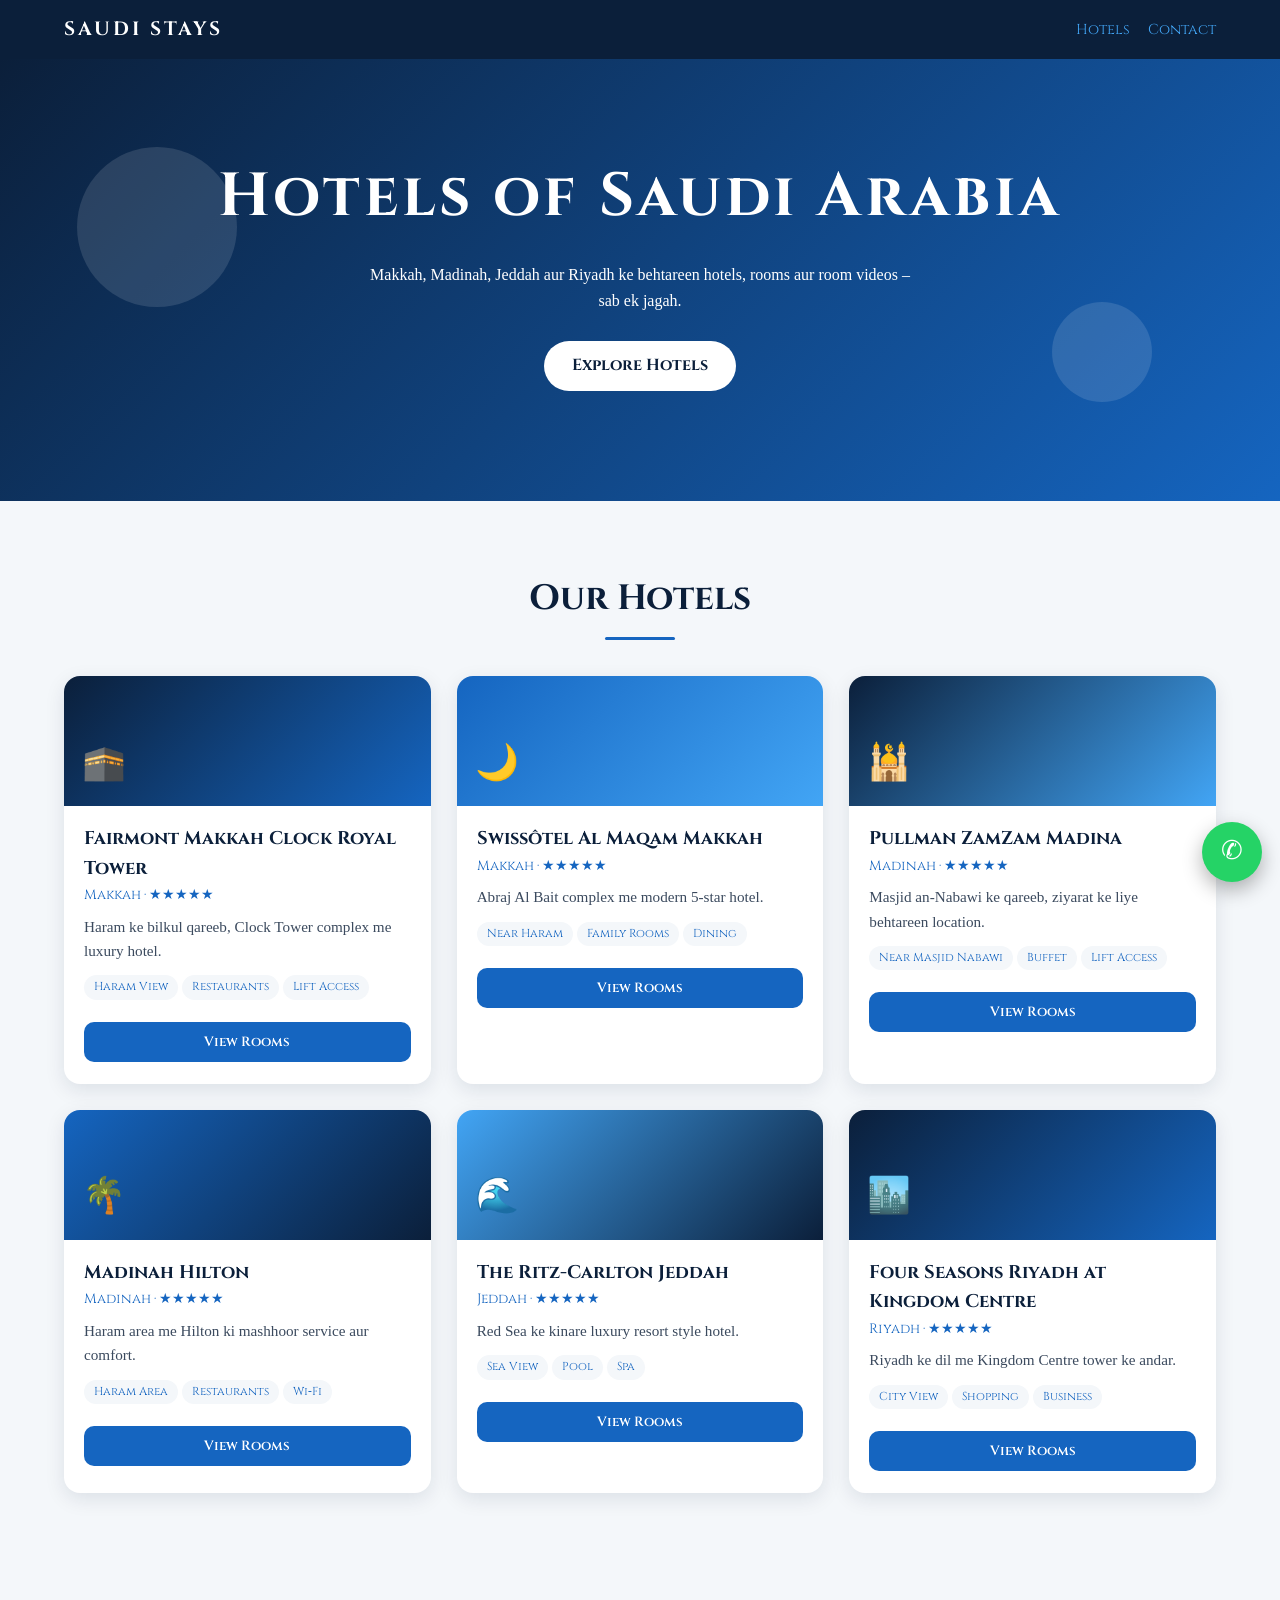
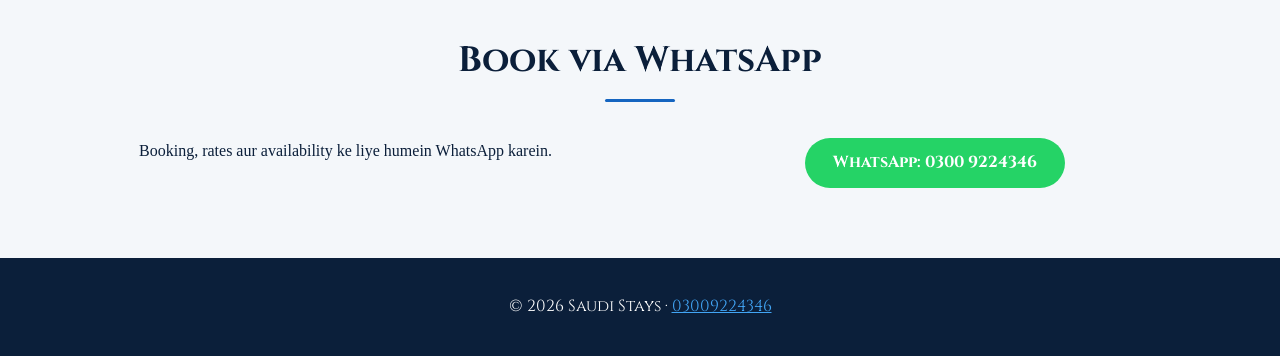
==== index.html @ c97dbdf0 "Add files via upload" ====
<!DOCTYPE html>
<html lang="en">
<head>
<meta charset="UTF-8">
<meta name="viewport" content="width=device-width, initial-scale=1, viewport-fit=cover">
<link rel="stylesheet" href="hotel-style.css">
<link href="https://fonts.googleapis.com/css2?family=Cinzel:wght@400;600;700&display=swap" rel="stylesheet">
<title>Saudi Stays – Hotels in Saudi Arabia</title>
<style>
    :root{--navy:#0B1F3A;--ocean:#1565C0;--sky:#42A5F5;--white:#FFFFFF;--gray:#F4F7FA;--text:#0B1F3A;--card:#FFFFFF;box-sizing:border-box;padding-top:env(safe-area-inset-top,0px);padding-bottom:env(safe-area-inset-bottom,0px)}
    *{box-sizing:border-box;margin:0}
   
    </style>
    </head>
    <body>
    <header><b>SAUDI STAYS</b><nav><a href="#hotels">Hotels</a><a href="#contact">Contact</a></nav></header>
    
    <div class="hero">
      <div class="orb o1"></div><div class="orb o2"></div>
      <h1>Hotels of Saudi Arabia</h1>
      <p>Makkah, Madinah, Jeddah aur Riyadh ke behtareen hotels, rooms aur room videos – sab ek jagah.</p>
      <a class="btn" href="#hotels">Explore Hotels</a>
    </div>
    
    <section id="hotels">
      <h2>Our Hotels</h2>
      <div class="grid row-3" id="hotelGrid"></div>
    </section>
    
    <section id="contact" style="background:var(--white) text-1">
      <h2 >Book via WhatsApp</h2>
      <div class="grid row-2">
        <div class="grid-item reveal" style="text-align:center"><p style="font-family:Georgia,serif">Booking, rates aur availability ke liye humein WhatsApp karein.</p></div>
        <div class="grid-item reveal" style="text-align:center"><a class="btn" style="animation:none;background:#25D366;color:#fff" href="https://wa.me/923009224346" target="_blank" rel="noopener">WhatsApp: 0300 9224346</a></div>
      </div>
    </section>
    
    <footer>© 2026 Saudi Stays · <a href="https://wa.me/923009224346" target="_blank" rel="noopener">03009224346</a></footer>
    <a class="fab" href="https://wa.me/923009224346?text=Assalam%20o%20Alaikum%2C%20hotel%20booking%20ke%20baray%20me%20maloomat%20chahiye." target="_blank" rel="noopener" aria-label="WhatsApp">&#9990;</a>
    
    <script>
    // ---- Edit this list: add hotels/rooms and paste your real YouTube links in "video" ----
    var HOTELS=[
    {name:"Fairmont Makkah Clock Royal Tower",city:"Makkah",stars:5,icon:"🕋",c:"#0B1F3A,#1565C0",desc:"Haram ke bilkul qareeb, Clock Tower complex me luxury hotel.",tags:["Haram View","Restaurants","Lift Access"],rooms:[
     {n:"Deluxe Room",d:"Comfortable room, city ya Kaaba view options.",video:"https://www.youtube.com/results?search_query=Fairmont+Makkah+Clock+Royal+Tower+deluxe+room"},
     {n:"Kaaba View Suite",d:"Spacious suite, living area ke sath.",video:"https://www.youtube.com/results?search_query=Fairmont+Makkah+Clock+Royal+Tower+suite"}]},
    {name:"Swissôtel Al Maqam Makkah",city:"Makkah",stars:5,icon:"🌙",c:"#1565C0,#42A5F5",desc:"Abraj Al Bait complex me modern 5-star hotel.",tags:["Near Haram","Family Rooms","Dining"],rooms:[
     {n:"Superior Room",d:"Aaramdeh room, family ke liye munasib.",video:"https://www.youtube.com/results?search_query=Swissotel+Al+Maqam+Makkah+room"},
     {n:"Executive Suite",d:"Bara suite, extra seating space.",video:"https://www.youtube.com/results?search_query=Swissotel+Al+Maqam+Makkah+suite"}]},
    {name:"Pullman ZamZam Madina",city:"Madinah",stars:5,icon:"🕌",c:"#0B1F3A,#42A5F5",desc:"Masjid an-Nabawi ke qareeb, ziyarat ke liye behtareen location.",tags:["Near Masjid Nabawi","Buffet","Lift Access"],rooms:[
     {n:"Classic Room",d:"Saaf suthra aur sukoon wala room.",video:"https://www.youtube.com/results?search_query=Pullman+ZamZam+Madina+room"},
     {n:"Family Suite",d:"Bare groups ke liye connecting rooms.",video:"https://www.youtube.com/results?search_query=Pullman+ZamZam+Madina+suite"}]},
    {name:"Madinah Hilton",city:"Madinah",stars:5,icon:"🌴",c:"#1565C0,#0B1F3A",desc:"Haram area me Hilton ki mashhoor service aur comfort.",tags:["Haram Area","Restaurants","Wi‑Fi"],rooms:[
     {n:"King Room",d:"Bara bed, modern facilities.",video:"https://www.youtube.com/results?search_query=Madinah+Hilton+room"},
     {n:"Twin Room",d:"Do beds, dosto ya family ke liye.",video:"https://www.youtube.com/results?search_query=Madinah+Hilton+twin+room"}]},
    {name:"The Ritz-Carlton Jeddah",city:"Jeddah",stars:5,icon:"🌊",c:"#42A5F5,#0B1F3A",desc:"Red Sea ke kinare luxury resort style hotel.",tags:["Sea View","Pool","Spa"],rooms:[
     {n:"Deluxe Sea View",d:"Samandar ka khoobsurat nazara.",video:"https://www.youtube.com/results?search_query=Ritz+Carlton+Jeddah+room"},
     {n:"Premier Suite",d:"Luxury suite, private lounge.",video:"https://www.youtube.com/results?search_query=Ritz+Carlton+Jeddah+suite"}]},
    {name:"Four Seasons Riyadh at Kingdom Centre",city:"Riyadh",stars:5,icon:"🏙️",c:"#0B1F3A,#1565C0",desc:"Riyadh ke dil me Kingdom Centre tower ke andar.",tags:["City View","Shopping","Business"],rooms:[
     {n:"Deluxe City Room",d:"Shehar ke views wala modern room.",video:"https://www.youtube.com/results?search_query=Four+Seasons+Riyadh+Kingdom+Centre+room"},
     {n:"Executive Suite",d:"Business travellers ke liye suite.",video:"https://www.youtube.com/results?search_query=Four+Seasons+Riyadh+suite"}]}
    ];
    var WA="923009224346",g=document.getElementById("hotelGrid");
    HOTELS.forEach(function(h,i){
     var rooms=h.rooms.map(function(r){
      var msg=encodeURIComponent("Assalam o Alaikum, "+h.name+" ("+r.n+") ki booking ke baray me maloomat chahiye.");
      return '<div class="room"><h4>'+r.n+'</h4><p>'+r.d+'</p><div class="acts"><a class="yt" href="'+r.video+'" target="_blank" rel="noopener">▶ Room Video</a><a class="wa" href="https://wa.me/'+WA+'?text='+msg+'" target="_blank" rel="noopener">WhatsApp</a></div></div>';
     }).join("");
     var el=document.createElement("div");
     el.className="card reveal";el.style.transitionDelay=(i%3)*120+"ms";
     el.innerHTML='<div class="banner" style="background:linear-gradient(135deg,'+h.c+')">'+h.icon+'</div><div class="body"><h3>'+h.name+'</h3><div class="meta">'+h.city+' · '+"★".repeat(h.stars)+'</div><p>'+h.desc+'</p><div class="tags">'+h.tags.map(function(t){return '<span>'+t+'</span>'}).join("")+'</div><button class="toggle">View Rooms</button><div class="rooms">'+rooms+'</div></div>';
     var btn=el.querySelector(".toggle"),box=el.querySelector(".rooms");
     btn.onclick=function(){var open=box.style.maxHeight&&box.style.maxHeight!=="0px";box.style.maxHeight=open?"0px":box.scrollHeight+"px";btn.textContent=open?"View Rooms":"Hide Rooms"};
     g.appendChild(el);
    });
    var io=new IntersectionObserver(function(es){es.forEach(function(e){if(e.isIntersecting){e.target.classList.add("show");io.unobserve(e.target)}})},{threshold:.15});
    document.querySelectorAll(".reveal").forEach(function(n){io.observe(n)});
    </script>
    </body>
    </html>
---- hotel-style.css ----
html{scroll-behavior:smooth}
body{font-family:'Cinzel',Georgia,serif;background:var(--gray);color:var(--text);line-height:1.6}
header{position:sticky;top:env(safe-area-inset-top,0px);z-index:20;background:var(--navy);display:flex;justify-content:space-between;align-items:center;padding:14px 5%}
header b{color:var(--white);letter-spacing:3px;font-size:1.2rem}
header a{color:var(--sky);text-decoration:none;margin-left:18px;font-size:.9rem;transition:color .3s}
header a:hover{color:var(--white)}
.hero{background:linear-gradient(135deg,var(--navy),var(--ocean),var(--sky),var(--ocean));background-size:300% 300%;animation:flow 12s ease infinite;color:var(--white);text-align:center;padding:90px 6% 110px;position:relative;overflow:hidden}
.hero h1{font-size:clamp(2rem,6vw,3.8rem);letter-spacing:4px;animation:rise 1s both}
.hero p{margin:16px auto 28px;max-width:560px;animation:rise 1s .3s both;font-family:Georgia,serif}
.btn{display:inline-block;background:var(--white);color:var(--navy);padding:12px 28px;border-radius:40px;text-decoration:none;font-weight:700;transition:transform .3s,box-shadow .3s;animation:rise 1s .6s both}
.btn:hover{transform:translateY(-4px);box-shadow:0 10px 24px rgba(0,0,0,.3)}
.orb{position:absolute;border-radius:50%;background:rgba(255,255,255,.12);animation:float 7s ease-in-out infinite}
.o1{width:160px;height:160px;left:6%;top:20%}.o2{width:100px;height:100px;right:10%;top:55%;animation-delay:2s}
section{padding:70px 5%}
h2{text-align:center;font-size:clamp(1.5rem,4vw,2.2rem);margin-bottom:36px;color:var(--navy)}
h2::after{content:"";display:block;width:70px;height:3px;background:var(--ocean);margin:10px auto 0;border-radius:3px}
.grid{display:grid;gap:26px;grid-template-columns:1fr}
.card{background:var(--card);border-radius:16px;overflow:hidden;box-shadow:0 6px 20px rgba(11,31,58,.1);transition:transform .35s,box-shadow .35s}
.card:hover{transform:translateY(-8px);box-shadow:0 16px 34px rgba(21,101,192,.25)}
.banner{height:130px;display:flex;align-items:flex-end;padding:14px 18px;color:var(--white);font-size:2.2rem}
.body{padding:18px 20px 22px}
.body h3{font-size:1.15rem;color:var(--navy)}
.meta{color:var(--ocean);font-size:.85rem;margin:2px 0 8px}
.body p{font-family:Georgia,serif;font-size:.95rem;color:#3b4a5e}
.tags{margin:10px 0}.tags span{display:inline-block;background:var(--gray);color:var(--ocean);font-size:.72rem;padding:3px 10px;border-radius:20px;margin:0 4px 4px 0}
.toggle{width:100%;margin-top:8px;border:0;background:var(--ocean);color:var(--white);padding:11px;border-radius:10px;font-family:inherit;font-weight:600;cursor:pointer;transition:background .3s}
.toggle:hover{background:var(--navy)}
.rooms{max-height:0;overflow:hidden;transition:max-height .6s ease}
.room{border-top:1px dashed #cfd8e3;margin-top:14px;padding-top:12px;animation:rise .5s both}
.room h4{font-size:.95rem}.room p{font-size:.85rem}
.acts{display:flex;gap:8px;margin-top:8px;flex-wrap:wrap}
.acts a{font-size:.78rem;padding:7px 14px;border-radius:20px;text-decoration:none;font-weight:700;transition:transform .25s}
.acts a:hover{transform:scale(1.07)}
.yt{background:#e62117;color:#fff}.wa{background:#25D366;color:#fff}
.grid-item img{max-width:100%;height:auto;display:block;margin:0 auto}
footer{background:var(--navy);color:var(--white);text-align:center;padding:36px 5%}
footer a{color:var(--sky)}
.fab{position:fixed;right:18px;bottom:calc(18px + env(safe-area-inset-bottom,0px));width:60px;height:60px;border-radius:50%;background:#25D366;color:#fff;display:flex;align-items:center;justify-content:center;font-size:1.6rem;text-decoration:none;z-index:30;box-shadow:0 8px 20px rgba(0,0,0,.3);animation:pulse 2s infinite}
.reveal{opacity:0;transform:translateY(40px);transition:opacity .8s,transform .8s}
.reveal.show{opacity:1;transform:none}
.text-1{
    font-family: 'Times New Roman', Times, serif;
    font-size: larger;
    color: #000000;

}
@keyframes flow{50%{background-position:100% 50%}}
@keyframes rise{from{opacity:0;transform:translateY(30px)}to{opacity:1;transform:none}}
@keyframes float{50%{transform:translateY(-30px)}}
@keyframes pulse{0%{box-shadow:0 0 0 0 rgba(37,211,102,.6)}70%{box-shadow:0 0 0 18px rgba(37,211,102,0)}100%{box-shadow:0 0 0 0 rgba(37,211,102,0)}}

@media screen and (min-width: 768px) {
    .row-1 { grid-template-columns: 1fr; }
    .row-2 { grid-template-columns: 1fr 1fr; }
    .row-3 { grid-template-columns: 1fr 1fr 1fr; }
    .row-4 { grid-template-columns: 1fr 1fr 1fr 1fr; }
    .row-5 { grid-template-columns: 1fr 2fr 1fr 1fr; }
    .row-6 { grid-template-columns: 1fr 3fr 1fr; }
    .row-7 { grid-template-columns: 1fr 2fr 2fr 1fr; }
    .row-8 { grid-template-columns: 2fr 2fr; }
    .row-9 { grid-template-columns: 3fr 1fr; }
}
@media (prefers-color-scheme:dark){:root:not([data-theme="light"]){--gray:#071426;--card:#0F2A4A;--text:#E8F1FB}.body h3,h2,.room h4{color:var(--white)}.body p{color:#b6c6d9}.tags span{background:#0B1F3A}}
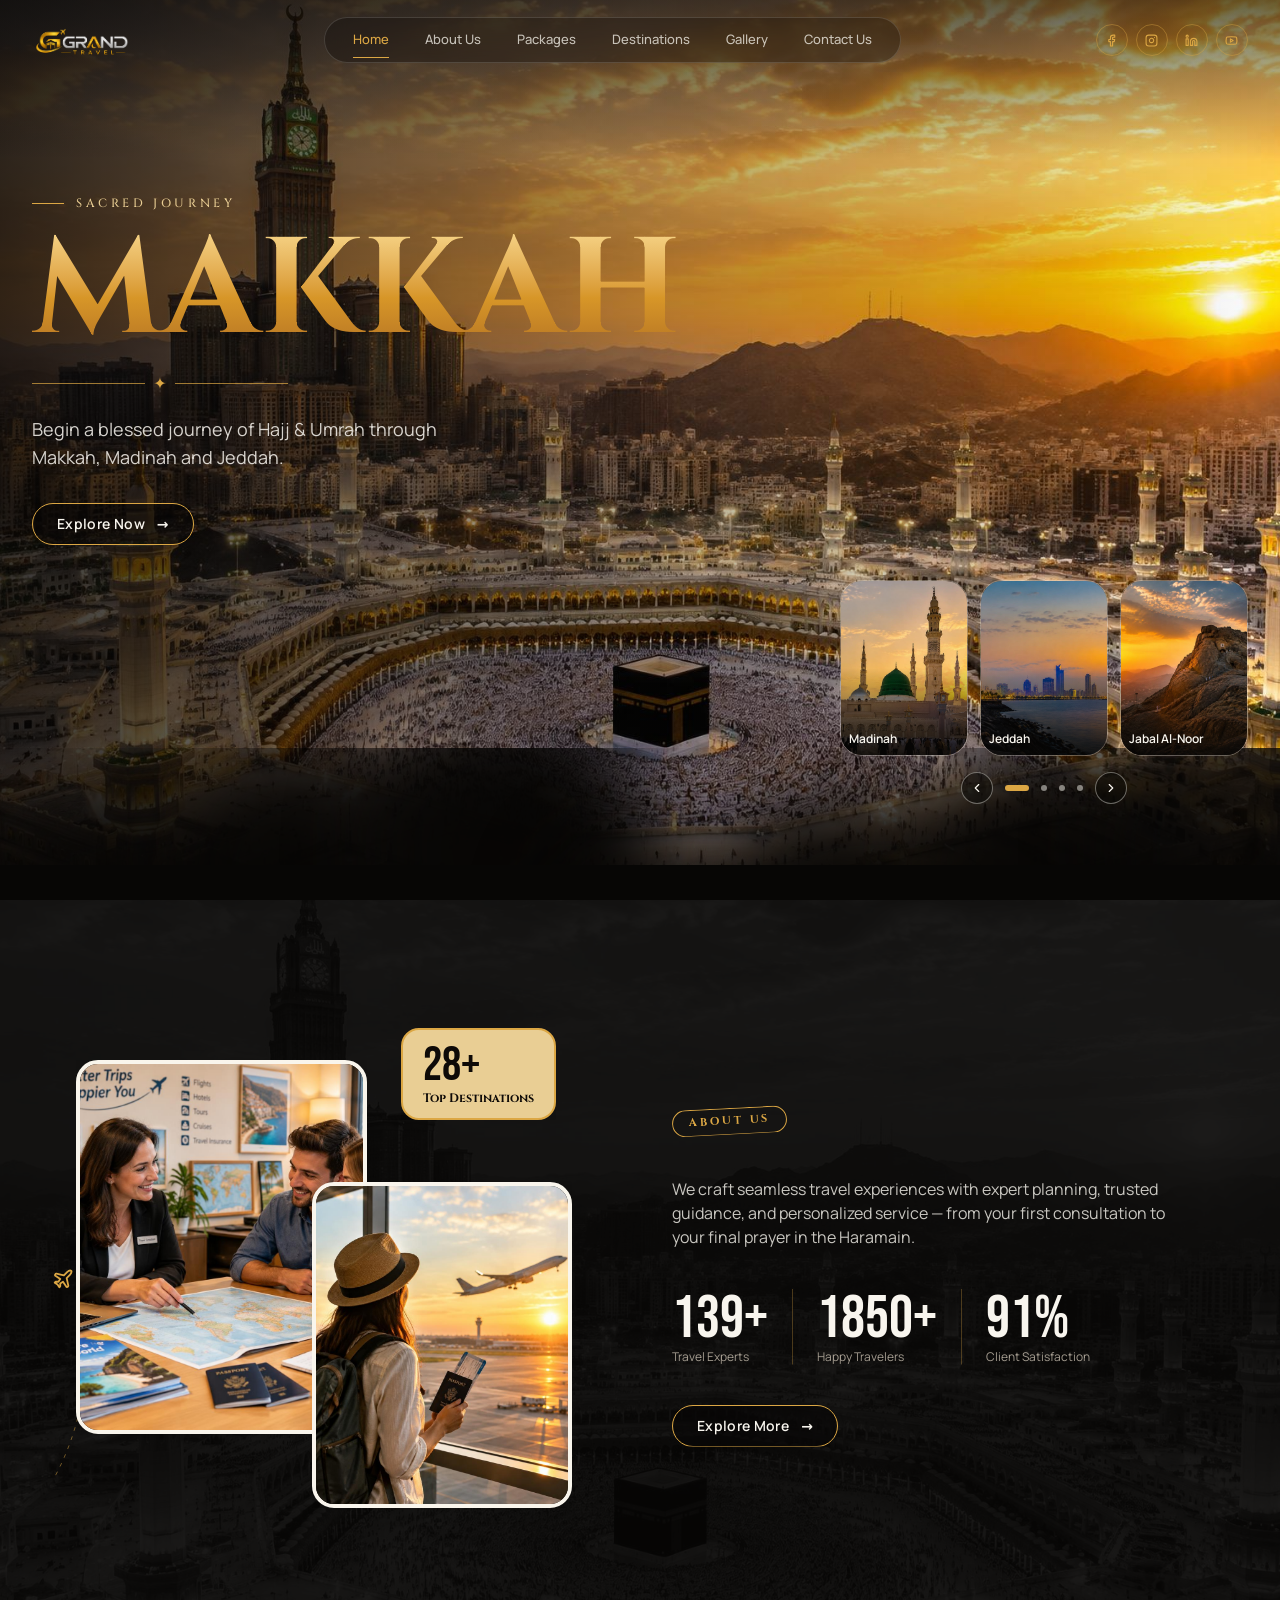
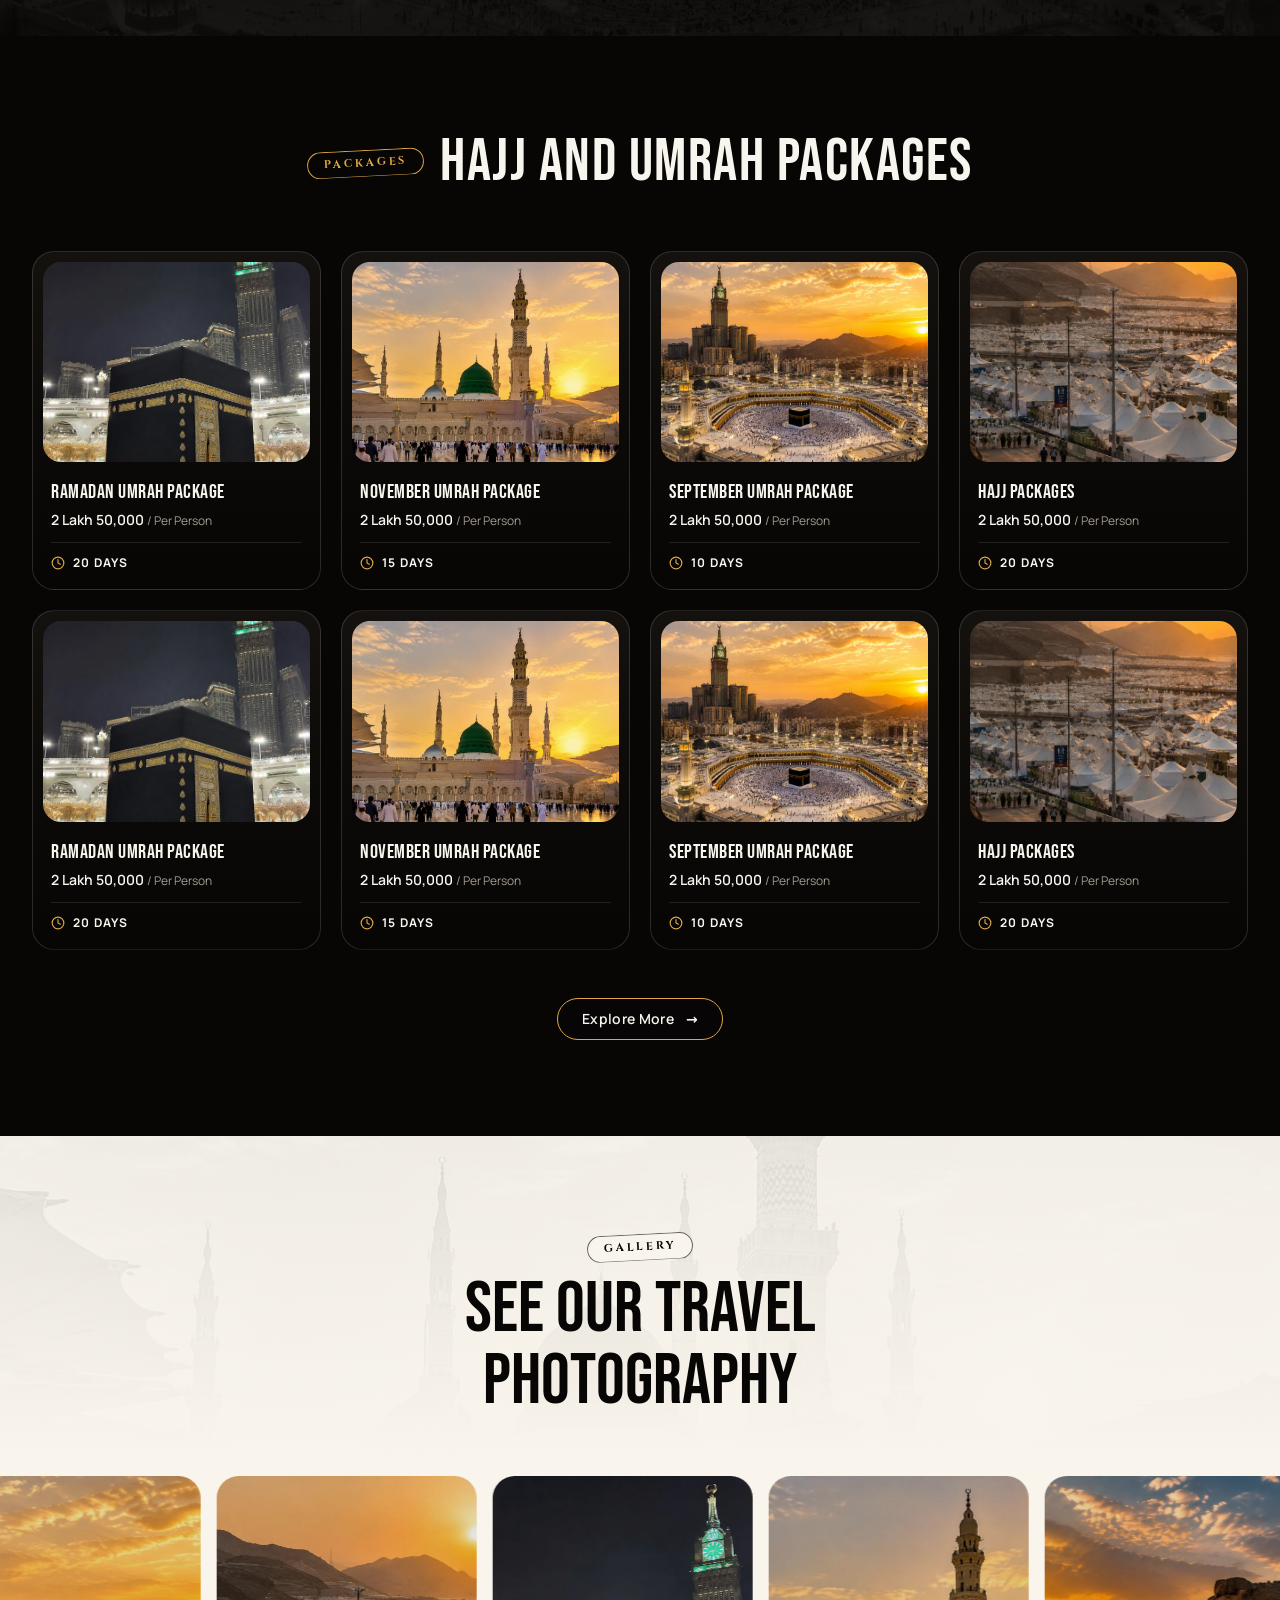
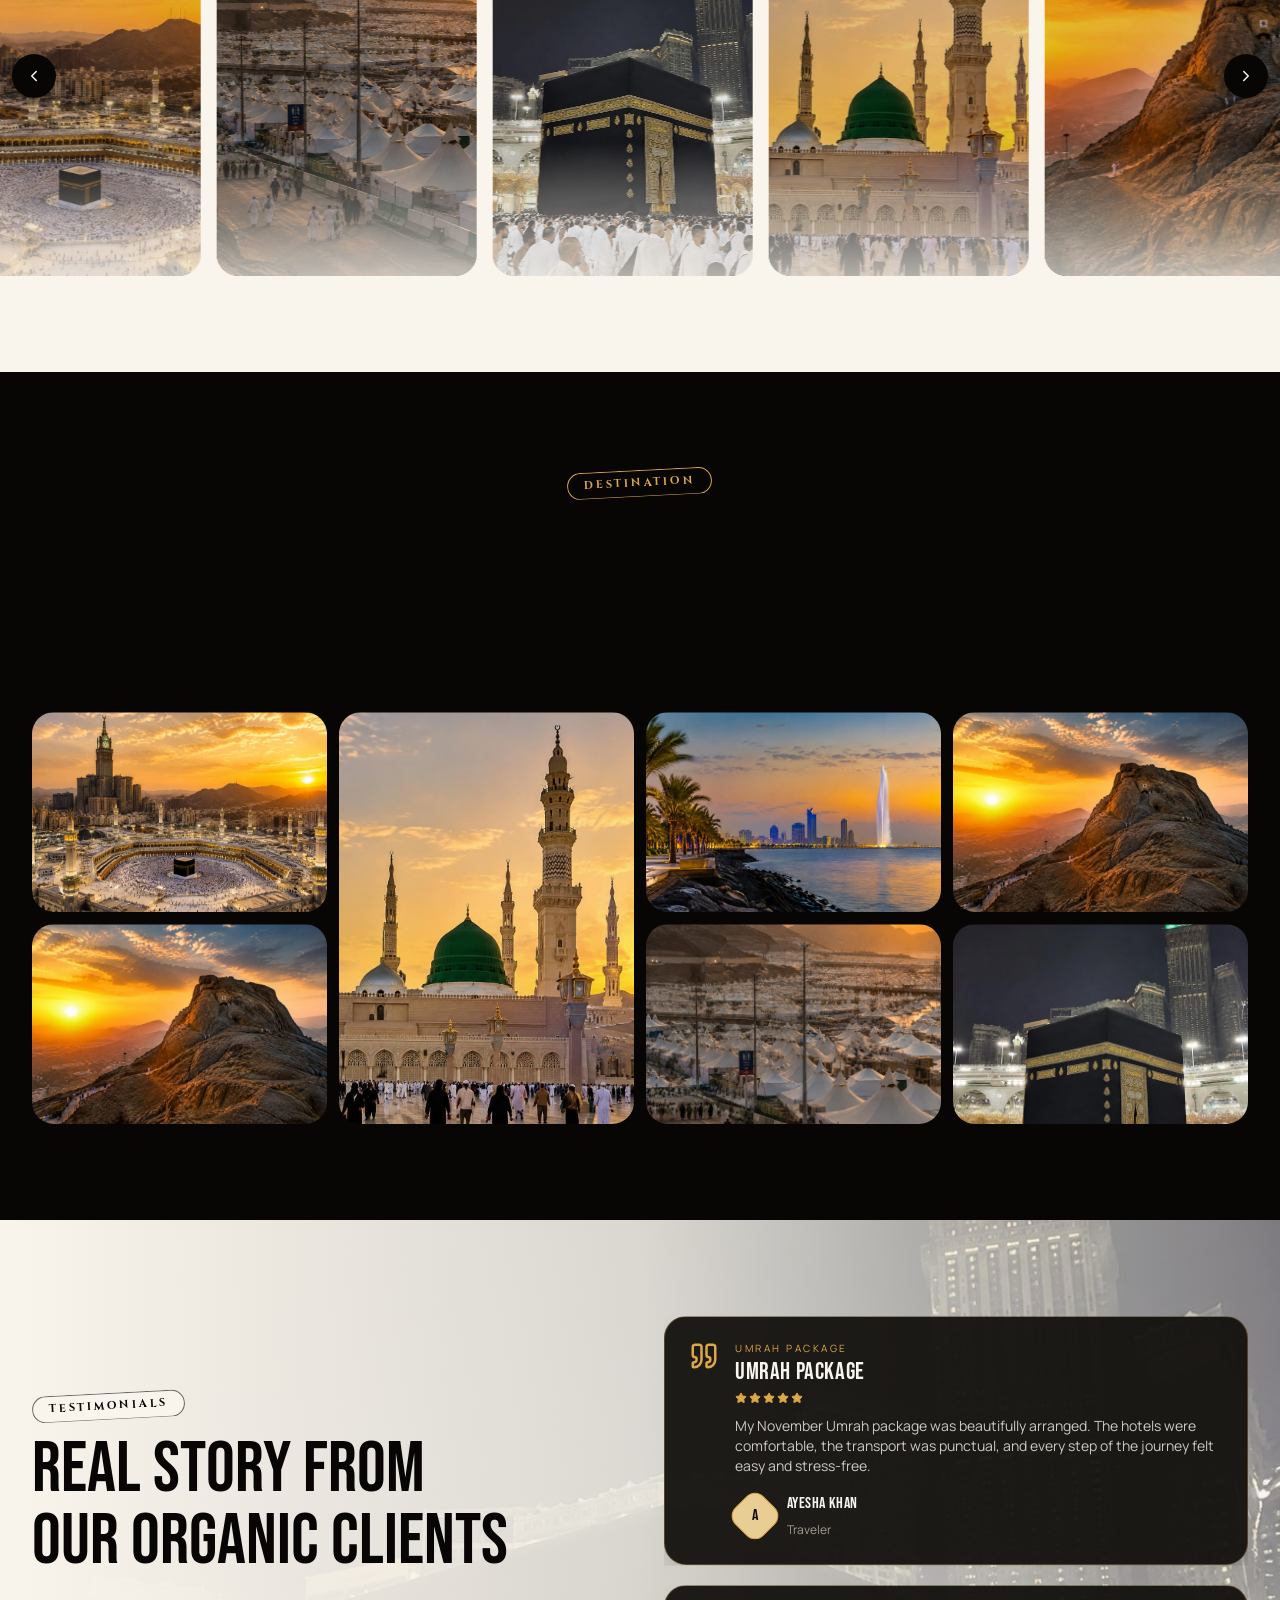
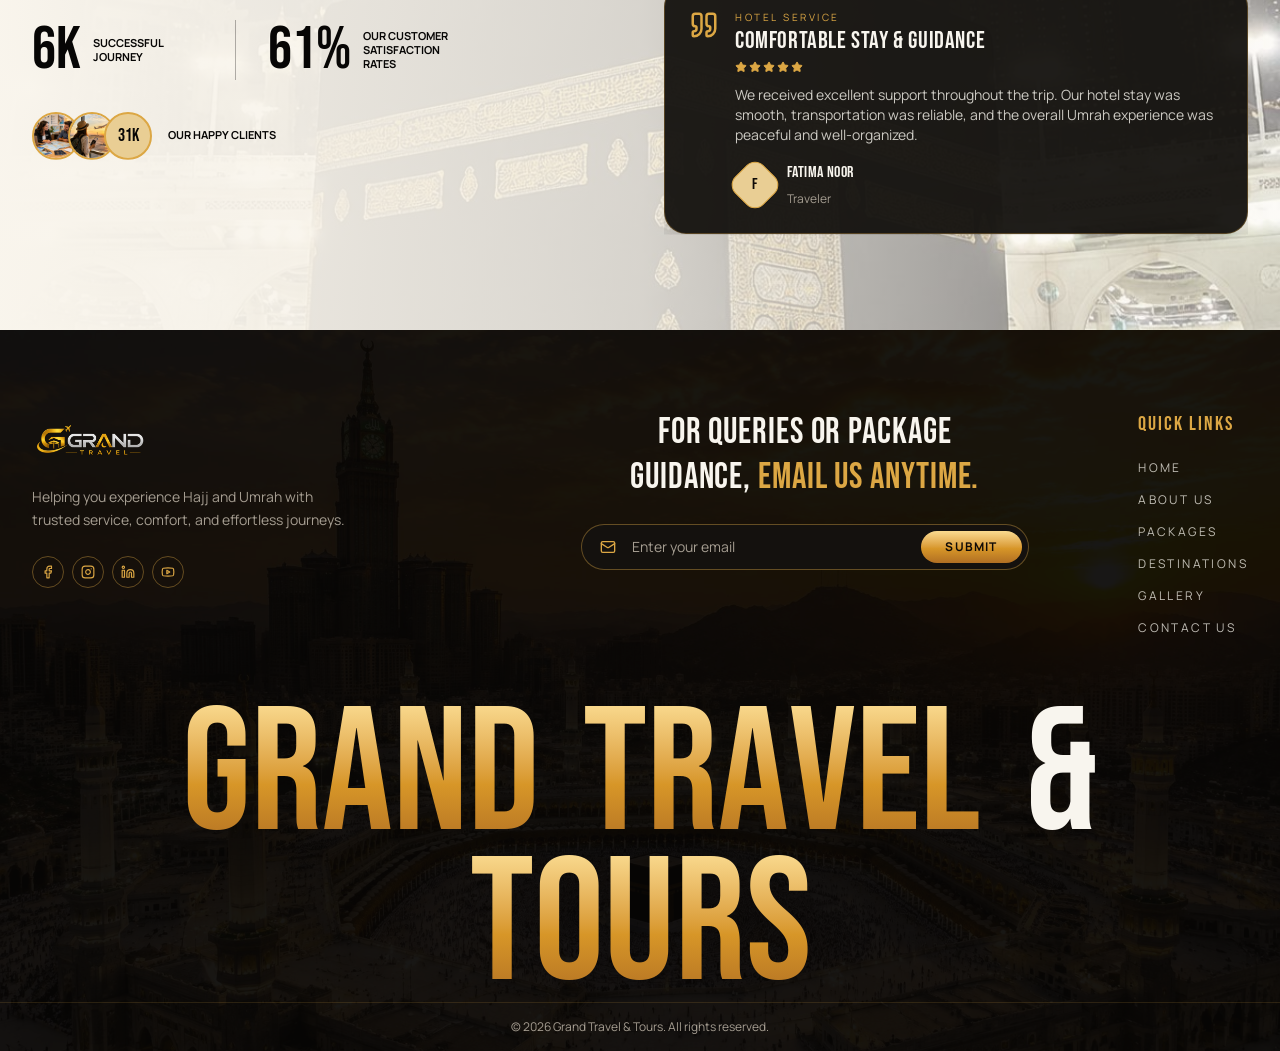
==== commit fb106848: "Update website" ====
--- a/index.html
+++ b/index.html
@@ -1,81 +1,2878 @@
-<!DOCTYPE html>
-<html lang="en">
-<head>
-<meta charset="UTF-8">
-<meta name="viewport" content="width=device-width, initial-scale=1, viewport-fit=cover">
-<link rel="stylesheet" href="hotel-style.css">
-<link href="https://fonts.googleapis.com/css2?family=Cinzel:wght@400;600;700&display=swap" rel="stylesheet">
-<title>Saudi Stays – Hotels in Saudi Arabia</title>
-<style>
-    :root{--navy:#0B1F3A;--ocean:#1565C0;--sky:#42A5F5;--white:#FFFFFF;--gray:#F4F7FA;--text:#0B1F3A;--card:#FFFFFF;box-sizing:border-box;padding-top:env(safe-area-inset-top,0px);padding-bottom:env(safe-area-inset-bottom,0px)}
-    *{box-sizing:border-box;margin:0}
-   
-    </style>
-    </head>
-    <body>
-    <header><b>SAUDI STAYS</b><nav><a href="#hotels">Hotels</a><a href="#contact">Contact</a></nav></header>
-    
-    <div class="hero">
-      <div class="orb o1"></div><div class="orb o2"></div>
-      <h1>Hotels of Saudi Arabia</h1>
-      <p>Makkah, Madinah, Jeddah aur Riyadh ke behtareen hotels, rooms aur room videos – sab ek jagah.</p>
-      <a class="btn" href="#hotels">Explore Hotels</a>
+<!doctype html>
+<html
+  lang="en"
+  class="bg-ink"
+>
+  <head>
+    <meta charset="utf-8" />
+    <meta
+      name="viewport"
+      content="width=device-width, initial-scale=1"
+    />
+    <title>Grand Travel &amp; Tours | Hajj, Umrah &amp; Premium Travel Services</title>
+    <meta
+      name="description"
+      content="Begin a blessed journey of Hajj &amp; Umrah through Makkah, Madinah and Jeddah with Grand Travel &amp; Tours."
+    />
+    <meta
+      property="og:title"
+      content="Grand Travel &amp; Tours | Hajj, Umrah &amp; Premium Travel"
+    />
+    <meta
+      property="og:description"
+      content="Premium Hajj and Umrah packages with trusted guidance and comfort."
+    />
+    <meta
+      property="og:type"
+      content="website"
+    />
+    <meta
+      name="twitter:card"
+      content="summary_large_image"
+    />
+    <meta
+      property="og:site_name"
+      content="Grand Travel & Tours"
+    />
+    <link
+      rel="icon"
+      href="./favicon.png"
+      type="image/png"
+    />
+    <link
+      rel="stylesheet"
+      href="./assets/css/fonts.css"
+    />
+    <link
+      rel="stylesheet"
+      href="./assets/css/style.css"
+    />
+    <link
+      rel="stylesheet"
+      href="./assets/css/extra.css"
+    />
+    <script>
+      document.documentElement.classList.add("js");
+    </script>
+    <script type="application/ld+json">
+      {
+        "@context": "https://schema.org",
+        "@type": "TravelAgency",
+        "name": "Grand Travel & Tours",
+        "description": "Hajj, Umrah and premium travel services."
+      }
+    </script>
+  </head>
+  <body>
+    <!-- Plain HTML + CSS + JavaScript version. Behaviour is in assets/js/main.js -->
+    <div id="root">
+      <link
+        rel="preload"
+        as="image"
+        href="./assets/images/logo.png"
+      />
+      <link
+        rel="preload"
+        as="image"
+        href="./assets/images/makkah.jpg"
+        fetchpriority="high"
+      />
+      <link
+        rel="preload"
+        as="image"
+        href="./assets/images/madinah.jpg"
+      />
+      <link
+        rel="preload"
+        as="image"
+        href="./assets/images/jeddah.jpg"
+      />
+      <link
+        rel="preload"
+        as="image"
+        href="./assets/images/jabal-noor.jpg"
+      />
+      <link
+        rel="preload"
+        as="image"
+        href="./assets/images/consult.jpg"
+      />
+      <link
+        rel="preload"
+        as="image"
+        href="./assets/images/traveler.jpg"
+      />
+      <div
+        aria-hidden="true"
+        class="fixed inset-x-0 top-0 z-[60] h-[2px] origin-left bg-gold-gradient"
+        data-progress
+      ></div>
+      <!-- HEADER AND NAVIGATION -->
+      <header
+        class="fixed inset-x-0 top-0 z-50 transition-all duration-500 py-4"
+      >
+        <div class="mx-auto flex max-w-7xl items-center justify-between gap-6 px-5 lg:px-8">
+          <a
+            aria-label="Grand Travel home"
+            class="shrink-0"
+            href="index.html"
+            data-status="active"
+            aria-current="page"
+          >
+            <img
+              src="./assets/images/logo.png"
+              alt="Grand Travel"
+              class="h-10 w-auto lg:h-12"
+            />
+          </a>
+          <nav
+            aria-label="Main"
+            class="hidden items-center gap-1 rounded-full border border-foreground/15 bg-ink/30 px-3 py-1.5 backdrop-blur-md lg:flex"
+          >
+            <div
+              class="inline-block"
+            >
+              <a
+                data-cursor="link"
+                class="group relative block px-4 py-1.5 text-[13px] font-medium text-foreground/75 transition-colors hover:text-foreground data-[status=active]:text-gold"
+                href="index.html"
+                data-status="active"
+                aria-current="page"
+              >
+                Home
+                <span
+                  class="absolute inset-x-4 -bottom-0.5 h-px origin-left scale-x-0 bg-gold transition-transform duration-500 group-hover:scale-x-100 group-data-[status=active]:scale-x-100"
+                ></span>
+              </a>
+            </div>
+            <div
+              class="inline-block"
+            >
+              <a
+                data-cursor="link"
+                class="group relative block px-4 py-1.5 text-[13px] font-medium text-foreground/75 transition-colors hover:text-foreground data-[status=active]:text-gold"
+                href="about.html"
+              >
+                About Us
+                <span
+                  class="absolute inset-x-4 -bottom-0.5 h-px origin-left scale-x-0 bg-gold transition-transform duration-500 group-hover:scale-x-100 group-data-[status=active]:scale-x-100"
+                ></span>
+              </a>
+            </div>
+            <div
+              class="inline-block"
+            >
+              <a
+                data-cursor="link"
+                class="group relative block px-4 py-1.5 text-[13px] font-medium text-foreground/75 transition-colors hover:text-foreground data-[status=active]:text-gold"
+                href="packages.html"
+              >
+                Packages
+                <span
+                  class="absolute inset-x-4 -bottom-0.5 h-px origin-left scale-x-0 bg-gold transition-transform duration-500 group-hover:scale-x-100 group-data-[status=active]:scale-x-100"
+                ></span>
+              </a>
+            </div>
+            <div
+              class="inline-block"
+            >
+              <a
+                data-cursor="link"
+                class="group relative block px-4 py-1.5 text-[13px] font-medium text-foreground/75 transition-colors hover:text-foreground data-[status=active]:text-gold"
+                href="destinations.html"
+              >
+                Destinations
+                <span
+                  class="absolute inset-x-4 -bottom-0.5 h-px origin-left scale-x-0 bg-gold transition-transform duration-500 group-hover:scale-x-100 group-data-[status=active]:scale-x-100"
+                ></span>
+              </a>
+            </div>
+            <div
+              class="inline-block"
+            >
+              <a
+                data-cursor="link"
+                class="group relative block px-4 py-1.5 text-[13px] font-medium text-foreground/75 transition-colors hover:text-foreground data-[status=active]:text-gold"
+                href="gallery.html"
+              >
+                Gallery
+                <span
+                  class="absolute inset-x-4 -bottom-0.5 h-px origin-left scale-x-0 bg-gold transition-transform duration-500 group-hover:scale-x-100 group-data-[status=active]:scale-x-100"
+                ></span>
+              </a>
+            </div>
+            <div
+              class="inline-block"
+            >
+              <a
+                data-cursor="link"
+                class="group relative block px-4 py-1.5 text-[13px] font-medium text-foreground/75 transition-colors hover:text-foreground data-[status=active]:text-gold"
+                href="contact.html"
+              >
+                Contact Us
+                <span
+                  class="absolute inset-x-4 -bottom-0.5 h-px origin-left scale-x-0 bg-gold transition-transform duration-500 group-hover:scale-x-100 group-data-[status=active]:scale-x-100"
+                ></span>
+              </a>
+            </div>
+          </nav>
+          <div class="items-center gap-2 hidden xl:flex">
+            <a
+              href="https://facebook.com"
+              target="_blank"
+              rel="noreferrer"
+              aria-label="Facebook"
+              data-cursor="link"
+              class="grid h-8 w-8 place-items-center rounded-full border border-gold/40 text-gold transition-colors hover:bg-gold hover:text-primary-foreground"
+            >
+              <svg
+                xmlns="http://www.w3.org/2000/svg"
+                width="13"
+                height="13"
+                viewBox="0 0 24 24"
+                fill="none"
+                stroke="currentColor"
+                stroke-width="2"
+                stroke-linecap="round"
+                stroke-linejoin="round"
+                class="lucide lucide-facebook"
+                aria-hidden="true"
+              >
+                <path d="M18 2h-3a5 5 0 0 0-5 5v3H7v4h3v8h4v-8h3l1-4h-4V7a1 1 0 0 1 1-1h3z"></path>
+              </svg>
+            </a>
+            <a
+              href="https://instagram.com"
+              target="_blank"
+              rel="noreferrer"
+              aria-label="Instagram"
+              data-cursor="link"
+              class="grid h-8 w-8 place-items-center rounded-full border border-gold/40 text-gold transition-colors hover:bg-gold hover:text-primary-foreground"
+            >
+              <svg
+                xmlns="http://www.w3.org/2000/svg"
+                width="13"
+                height="13"
+                viewBox="0 0 24 24"
+                fill="none"
+                stroke="currentColor"
+                stroke-width="2"
+                stroke-linecap="round"
+                stroke-linejoin="round"
+                class="lucide lucide-instagram"
+                aria-hidden="true"
+              >
+                <rect
+                  width="20"
+                  height="20"
+                  x="2"
+                  y="2"
+                  rx="5"
+                  ry="5"
+                ></rect>
+                <path d="M16 11.37A4 4 0 1 1 12.63 8 4 4 0 0 1 16 11.37z"></path>
+                <line
+                  x1="17.5"
+                  x2="17.51"
+                  y1="6.5"
+                  y2="6.5"
+                ></line>
+              </svg>
+            </a>
+            <a
+              href="https://linkedin.com"
+              target="_blank"
+              rel="noreferrer"
+              aria-label="LinkedIn"
+              data-cursor="link"
+              class="grid h-8 w-8 place-items-center rounded-full border border-gold/40 text-gold transition-colors hover:bg-gold hover:text-primary-foreground"
+            >
+              <svg
+                xmlns="http://www.w3.org/2000/svg"
+                width="13"
+                height="13"
+                viewBox="0 0 24 24"
+                fill="none"
+                stroke="currentColor"
+                stroke-width="2"
+                stroke-linecap="round"
+                stroke-linejoin="round"
+                class="lucide lucide-linkedin"
+                aria-hidden="true"
+              >
+                <path
+                  d="M16 8a6 6 0 0 1 6 6v7h-4v-7a2 2 0 0 0-2-2 2 2 0 0 0-2 2v7h-4v-7a6 6 0 0 1 6-6z"
+                ></path>
+                <rect
+                  width="4"
+                  height="12"
+                  x="2"
+                  y="9"
+                ></rect>
+                <circle
+                  cx="4"
+                  cy="4"
+                  r="2"
+                ></circle>
+              </svg>
+            </a>
+            <a
+              href="https://youtube.com"
+              target="_blank"
+              rel="noreferrer"
+              aria-label="YouTube"
+              data-cursor="link"
+              class="grid h-8 w-8 place-items-center rounded-full border border-gold/40 text-gold transition-colors hover:bg-gold hover:text-primary-foreground"
+            >
+              <svg
+                xmlns="http://www.w3.org/2000/svg"
+                width="13"
+                height="13"
+                viewBox="0 0 24 24"
+                fill="none"
+                stroke="currentColor"
+                stroke-width="2"
+                stroke-linecap="round"
+                stroke-linejoin="round"
+                class="lucide lucide-youtube"
+                aria-hidden="true"
+              >
+                <path
+                  d="M2.5 17a24.12 24.12 0 0 1 0-10 2 2 0 0 1 1.4-1.4 49.56 49.56 0 0 1 16.2 0A2 2 0 0 1 21.5 7a24.12 24.12 0 0 1 0 10 2 2 0 0 1-1.4 1.4 49.55 49.55 0 0 1-16.2 0A2 2 0 0 1 2.5 17"
+                ></path>
+                <path d="m10 15 5-3-5-3z"></path>
+              </svg>
+            </a>
+          </div>
+          <button
+            aria-label="Open menu"
+            class="grid h-11 w-11 place-items-center rounded-full border border-gold/50 text-gold lg:hidden"
+          >
+            <svg
+              xmlns="http://www.w3.org/2000/svg"
+              width="20"
+              height="20"
+              viewBox="0 0 24 24"
+              fill="none"
+              stroke="currentColor"
+              stroke-width="2"
+              stroke-linecap="round"
+              stroke-linejoin="round"
+              class="lucide lucide-menu"
+              aria-hidden="true"
+            >
+              <path d="M4 5h16"></path>
+              <path d="M4 12h16"></path>
+              <path d="M4 19h16"></path>
+            </svg>
+          </button>
+        </div>
+      </header>
+      <!-- MAIN PAGE CONTENT -->
+      <main>
+        <!-- HERO SLIDER -->
+        <section
+          class="relative h-[100svh] min-h-[640px] overflow-hidden"
+          aria-roledescription="carousel"
+          aria-label="Destinations"
+        >
+          <div
+            class="absolute inset-0"
+          >
+            <img
+              src="./assets/images/makkah.jpg"
+              alt="Makkah skyline"
+              fetchpriority="high"
+              class="absolute inset-0 h-full w-full object-cover"
+              style="opacity: 1; transform: scale(1.02)"
+            />
+          </div>
+          <div
+            class="absolute inset-0 bg-gradient-to-r from-ink/80 via-ink/30 to-transparent"
+          ></div>
+          <div
+            class="absolute inset-x-0 top-0 h-40 bg-gradient-to-b from-ink/60 to-transparent"
+          ></div>
+          <div
+            class="relative mx-auto flex h-full max-w-7xl flex-col justify-center px-5 pb-40 lg:px-8"
+          >
+            <div class="max-w-xl">
+              <p
+                class="flex items-center gap-3 font-serif text-xs uppercase text-gold-soft" data-reveal="fade"
+              >
+                <span class="h-px w-8 bg-gold"></span>
+                Sacred Journey
+              </p>
+              <h1
+                class="mt-3 overflow-hidden font-serif text-6xl font-bold leading-none sm:text-8xl lg:text-[8.5rem]"
+              >
+                <span
+                  class="block text-gold-gradient"
+                >
+                  MAKKAH
+                </span>
+              </h1>
+              <div
+                class="mt-3 flex w-64 origin-left items-center gap-2 text-gold" data-reveal="line"
+              >
+                <span class="h-px flex-1 bg-gold/70"></span>
+                ✦
+                <span class="h-px flex-1 bg-gold/70"></span>
+              </div>
+              <p
+                class="mt-5 max-w-md text-base text-foreground/85 sm:text-lg" data-reveal="up"
+              >
+                Begin a blessed journey of Hajj &amp; Umrah through Makkah, Madinah and Jeddah.
+              </p>
+              <div
+                class="mt-8" data-reveal="up"
+              >
+                <div
+                  class="inline-block"
+                >
+                  <a href="destinations.html">
+                    <span
+                      data-cursor="button"
+                      class="group relative inline-flex items-center gap-3 overflow-hidden rounded-full border border-gold px-6 py-2.5 text-sm font-semibold tracking-wide transition-colors duration-500 bg-ink/60 text-foreground hover:text-primary-foreground"
+                    >
+                      <span
+                        class="absolute inset-0 -translate-x-full bg-gold-gradient transition-transform duration-500 ease-out group-hover:translate-x-0"
+                      ></span>
+                      <span class="relative">Explore Now</span>
+                      <span
+                        class="relative transition-transform duration-300 group-hover:translate-x-1"
+                      >
+                        →
+                      </span>
+                    </span>
+                  </a>
+                </div>
+              </div>
+            </div>
+          </div>
+          <div
+            class="absolute bottom-24 right-4 z-10 sm:right-8 lg:right-[max(2rem,calc((100vw-80rem)/2+2rem))]"
+          >
+            <div class="flex gap-3">
+              <button
+                data-cursor="view"
+                aria-label="Show Madinah"
+                class="group relative h-36 w-24 overflow-hidden rounded-2xl border border-foreground/30 shadow-xl sm:h-44 sm:w-32" data-reveal="up"
+              >
+                <img
+                  src="./assets/images/madinah.jpg"
+                  alt=""
+                  class="absolute inset-0 h-full w-full object-cover transition-transform duration-700 group-hover:scale-110"
+                />
+                <span class="absolute inset-0 bg-gradient-to-t from-ink/90 via-transparent"></span>
+                <span class="absolute inset-x-2 bottom-2 text-left text-xs font-semibold">
+                  Madinah
+                </span>
+              </button>
+              <button
+                data-cursor="view"
+                aria-label="Show Jeddah"
+                class="group relative h-36 w-24 overflow-hidden rounded-2xl border border-foreground/30 shadow-xl sm:h-44 sm:w-32" data-reveal="up"
+              >
+                <img
+                  src="./assets/images/jeddah.jpg"
+                  alt=""
+                  class="absolute inset-0 h-full w-full object-cover transition-transform duration-700 group-hover:scale-110"
+                />
+                <span class="absolute inset-0 bg-gradient-to-t from-ink/90 via-transparent"></span>
+                <span class="absolute inset-x-2 bottom-2 text-left text-xs font-semibold">
+                  Jeddah
+                </span>
+              </button>
+              <button
+                data-cursor="view"
+                aria-label="Show Jabal Al-Noor"
+                class="group relative h-36 w-24 overflow-hidden rounded-2xl border border-foreground/30 shadow-xl sm:h-44 sm:w-32" data-reveal="up"
+              >
+                <img
+                  src="./assets/images/jabal-noor.jpg"
+                  alt=""
+                  class="absolute inset-0 h-full w-full object-cover transition-transform duration-700 group-hover:scale-110"
+                />
+                <span class="absolute inset-0 bg-gradient-to-t from-ink/90 via-transparent"></span>
+                <span class="absolute inset-x-2 bottom-2 text-left text-xs font-semibold">
+                  Jabal Al-Noor
+                </span>
+              </button>
+            </div>
+            <div class="mt-4 flex items-center justify-center gap-3">
+              <button
+                data-cursor="prev"
+                aria-label="Previous slide"
+                class="grid h-8 w-8 place-items-center rounded-full border border-foreground/40 bg-ink/50 hover:border-gold hover:text-gold"
+              >
+                <svg
+                  xmlns="http://www.w3.org/2000/svg"
+                  width="14"
+                  height="14"
+                  viewBox="0 0 24 24"
+                  fill="none"
+                  stroke="currentColor"
+                  stroke-width="2"
+                  stroke-linecap="round"
+                  stroke-linejoin="round"
+                  class="lucide lucide-chevron-left"
+                  aria-hidden="true"
+                >
+                  <path d="m15 18-6-6 6-6"></path>
+                </svg>
+              </button>
+              <button
+                aria-label="Go to Makkah"
+                class="h-1.5 rounded-full transition-all duration-500 w-6 bg-gold"
+              ></button>
+              <button
+                aria-label="Go to Madinah"
+                class="h-1.5 rounded-full transition-all duration-500 w-1.5 bg-foreground/50"
+              ></button>
+              <button
+                aria-label="Go to Jeddah"
+                class="h-1.5 rounded-full transition-all duration-500 w-1.5 bg-foreground/50"
+              ></button>
+              <button
+                aria-label="Go to Jabal Al-Noor"
+                class="h-1.5 rounded-full transition-all duration-500 w-1.5 bg-foreground/50"
+              ></button>
+              <button
+                data-cursor="next"
+                aria-label="Next slide"
+                class="grid h-8 w-8 place-items-center rounded-full border border-foreground/40 bg-ink/50 hover:border-gold hover:text-gold"
+              >
+                <svg
+                  xmlns="http://www.w3.org/2000/svg"
+                  width="14"
+                  height="14"
+                  viewBox="0 0 24 24"
+                  fill="none"
+                  stroke="currentColor"
+                  stroke-width="2"
+                  stroke-linecap="round"
+                  stroke-linejoin="round"
+                  class="lucide lucide-chevron-right"
+                  aria-hidden="true"
+                >
+                  <path d="m9 18 6-6-6-6"></path>
+                </svg>
+              </button>
+            </div>
+          </div>
+          <div
+            class="absolute inset-x-0 -bottom-6"
+          >
+            <div
+              aria-hidden="true"
+              class="pointer-events-none inset-x-0 overflow-hidden relative h-44"
+            >
+              <div class="cloud-drift absolute -inset-x-[10%] bottom-0 h-full">
+                <span
+                  class="absolute bottom-[-40%] rounded-full blur-2xl bg-ink"
+                  style="left: -4%; width: 18%; height: 90%; opacity: 0.9"
+                ></span>
+                <span
+                  class="absolute bottom-[-40%] rounded-full blur-2xl bg-ink"
+                  style="left: 8%; width: 24%; height: 115%; opacity: 0.9"
+                ></span>
+                <span
+                  class="absolute bottom-[-40%] rounded-full blur-2xl bg-ink"
+                  style="left: 20%; width: 30%; height: 140%; opacity: 0.9"
+                ></span>
+                <span
+                  class="absolute bottom-[-40%] rounded-full blur-2xl bg-ink"
+                  style="left: 32%; width: 18%; height: 165%; opacity: 0.9"
+                ></span>
+                <span
+                  class="absolute bottom-[-40%] rounded-full blur-2xl bg-ink"
+                  style="left: 44%; width: 24%; height: 90%; opacity: 0.9"
+                ></span>
+                <span
+                  class="absolute bottom-[-40%] rounded-full blur-2xl bg-ink"
+                  style="left: 56%; width: 30%; height: 115%; opacity: 0.9"
+                ></span>
+                <span
+                  class="absolute bottom-[-40%] rounded-full blur-2xl bg-ink"
+                  style="left: 68%; width: 18%; height: 140%; opacity: 0.9"
+                ></span>
+                <span
+                  class="absolute bottom-[-40%] rounded-full blur-2xl bg-ink"
+                  style="left: 80%; width: 24%; height: 165%; opacity: 0.9"
+                ></span>
+                <span
+                  class="absolute bottom-[-40%] rounded-full blur-2xl bg-ink"
+                  style="left: 92%; width: 30%; height: 90%; opacity: 0.9"
+                ></span>
+              </div>
+              <div class="absolute inset-x-0 bottom-0 h-1/3 bg-ink"></div>
+            </div>
+          </div>
+        </section>
+        <!-- END: HERO SLIDER -->
+        <!-- ABOUT PREVIEW -->
+        <section class="relative overflow-hidden bg-ink py-24 lg:py-32">
+          <img
+            src="./assets/images/makkah.jpg"
+            alt=""
+            aria-hidden="true"
+            loading="lazy"
+            class="absolute inset-0 h-[120%] w-full object-cover opacity-[0.08] grayscale"
+            style="transform: translateY(-8%)"
+          />
+          <div
+            class="relative mx-auto grid max-w-7xl items-center gap-16 px-5 lg:grid-cols-2 lg:px-8"
+          >
+            <div class="relative mx-auto h-[420px] w-full max-w-[520px] sm:h-[480px]">
+              <svg
+                xmlns="http://www.w3.org/2000/svg"
+                width="22"
+                height="22"
+                viewBox="0 0 24 24"
+                fill="none"
+                stroke="currentColor"
+                stroke-width="2"
+                stroke-linecap="round"
+                stroke-linejoin="round"
+                class="lucide lucide-plane absolute -left-2 top-1/2 text-gold"
+                aria-hidden="true"
+              >
+                <path
+                  d="M17.8 19.2 16 11l3.5-3.5C21 6 21.5 4 21 3c-1-.5-3 0-4.5 1.5L13 8 4.8 6.2c-.5-.1-.9.1-1.1.5l-.3.5c-.2.5-.1 1 .3 1.3L9 12l-2 3H4l-1 1 3 2 2 3 1-1v-3l3-2 3.5 5.3c.3.4.8.5 1.3.3l.5-.2c.4-.3.6-.7.5-1.2z"
+                ></path></svg
+              ><svg
+                aria-hidden="true"
+                class="absolute -left-6 top-10 h-[90%] w-24 text-gold/50"
+                viewBox="0 0 100 400"
+                fill="none"
+              >
+                <path
+                  d="M90 0 C 0 100, 100 250, 20 400"
+                  stroke="currentColor"
+                  stroke-dasharray="4 6"
+                ></path>
+              </svg>
+              <div
+                class="absolute left-4 top-8 h-[78%] w-[56%] overflow-hidden rounded-2xl border-4 border-ivory shadow-2xl" data-reveal="up"
+              >
+                <img
+                  src="./assets/images/consult.jpg"
+                  alt="Travel consultant planning a trip with a couple"
+                  loading="lazy"
+                  class="h-full w-full object-cover transition-transform duration-1000 hover:scale-105"
+                />
+              </div>
+              <div
+                class="absolute bottom-0 right-2 h-[68%] w-[50%] overflow-hidden rounded-2xl border-4 border-ivory shadow-2xl" data-reveal="up"
+              >
+                <img
+                  src="./assets/images/traveler.jpg"
+                  alt="Traveler with passport at the airport"
+                  loading="lazy"
+                  class="h-full w-full object-cover transition-transform duration-1000 hover:scale-105"
+                />
+              </div>
+              <div
+                class="absolute right-6 top-0 rounded-xl border-2 border-gold bg-gold-soft px-5 py-3 text-primary-foreground shadow-xl" data-reveal="up"
+              >
+                <span class="font-display text-5xl leading-none" data-count="30" data-suffix="+">30+</span>
+                <p class="font-serif text-xs font-semibold">Top Destinations</p>
+              </div>
+            </div>
+            <div>
+              <div class="flex flex-wrap items-center gap-5">
+                <span
+                  class="inline-block -rotate-3 rounded-full border px-4 py-1 font-serif text-[11px] font-semibold uppercase tracking-[0.25em] border-gold text-gold" data-reveal="label"
+                >
+                  About Us
+                </span>
+                <h2 class="font-display text-5xl text-gold-gradient lg:text-6xl">
+                  <span class="block overflow-hidden pb-[0.05em]">
+                    <span
+                      class="block" data-reveal="mask"
+                    >
+                      Grand Travel &amp; Tours
+                    </span>
+                  </span>
+                </h2>
+              </div>
+              <div data-reveal="up">
+                <p class="mt-6 max-w-lg text-foreground/80">
+                  We craft seamless travel experiences with expert planning, trusted guidance, and
+                  personalized service — from your first consultation to your final prayer in the
+                  Haramain.
+                </p>
+              </div>
+              <div data-reveal="up">
+                <div class="flex flex-wrap gap-y-4 mt-10">
+                  <div class="pr-6">
+                    <span class="font-display text-5xl text-foreground lg:text-6xl" data-count="150" data-suffix="+">150+</span>
+                    <p class="text-xs text-muted-foreground">Travel Experts</p>
+                  </div>
+                  <div class="pr-6 border-l border-gold/30 pl-6">
+                    <span class="font-display text-5xl text-foreground lg:text-6xl" data-count="2000" data-suffix="+">2000+</span>
+                    <p class="text-xs text-muted-foreground">Happy Travelers</p>
+                  </div>
+                  <div class="pr-6 border-l border-gold/30 pl-6">
+                    <span class="font-display text-5xl text-foreground lg:text-6xl" data-count="98" data-suffix="%">98%</span>
+                    <p class="text-xs text-muted-foreground">Client Satisfaction</p>
+                  </div>
+                </div>
+              </div>
+              <div
+                class="mt-10" data-reveal="up"
+              >
+                <div
+                  class="inline-block"
+                >
+                  <a href="about.html">
+                    <span
+                      data-cursor="button"
+                      class="group relative inline-flex items-center gap-3 overflow-hidden rounded-full border border-gold px-6 py-2.5 text-sm font-semibold tracking-wide transition-colors duration-500 bg-ink/60 text-foreground hover:text-primary-foreground"
+                    >
+                      <span
+                        class="absolute inset-0 -translate-x-full bg-gold-gradient transition-transform duration-500 ease-out group-hover:translate-x-0"
+                      ></span>
+                      <span class="relative">Explore More</span>
+                      <span
+                        class="relative transition-transform duration-300 group-hover:translate-x-1"
+                      >
+                        →
+                      </span>
+                    </span>
+                  </a>
+                </div>
+              </div>
+            </div>
+          </div>
+        </section>
+        <!-- END: ABOUT PREVIEW -->
+        <!-- HAJJ AND UMRAH PACKAGES -->
+        <section class="bg-ink py-24">
+          <div class="mx-auto max-w-7xl px-5 lg:px-8">
+            <div class="flex flex-col items-center justify-center gap-4 text-center md:flex-row">
+              <span
+                class="inline-block -rotate-3 rounded-full border px-4 py-1 font-serif text-[11px] font-semibold uppercase tracking-[0.25em] border-gold text-gold" data-reveal="label"
+              >
+                Packages
+              </span>
+              <h2 class="font-display text-5xl tracking-wide md:text-6xl">
+                <span class="block overflow-hidden pb-[0.05em]">
+                  <span
+                    class="block" data-reveal="mask"
+                  >
+                    Hajj and Umrah Packages
+                  </span>
+                </span>
+              </h2>
+            </div>
+            <div class="mt-14 grid gap-5 sm:grid-cols-2 lg:grid-cols-4">
+              <article
+                class="group relative overflow-hidden rounded-2xl border border-foreground/15 bg-gradient-to-b from-ink-2 to-ink p-2.5 transition-all duration-500 hover:-translate-y-1.5 hover:border-gold/70 hover:shadow-[0_20px_50px_-20px_var(--gold)]" data-reveal="up"
+              >
+                <a
+                  data-cursor="view"
+                  class="block"
+                  href="packages.html"
+                >
+                  <div class="relative aspect-[4/3] overflow-hidden rounded-xl">
+                    <img
+                      src="./assets/images/kaaba-night.jpg"
+                      alt="Ramadan Umrah Package"
+                      loading="lazy"
+                      class="h-full w-full object-cover transition-transform duration-[1200ms] group-hover:scale-110"
+                    />
+                    <span
+                      class="absolute right-3 top-3 grid h-9 w-9 translate-y-2 place-items-center rounded-full bg-gold text-primary-foreground opacity-0 transition-all duration-500 group-hover:translate-y-0 group-hover:opacity-100"
+                    >
+                      <svg
+                        xmlns="http://www.w3.org/2000/svg"
+                        width="16"
+                        height="16"
+                        viewBox="0 0 24 24"
+                        fill="none"
+                        stroke="currentColor"
+                        stroke-width="2"
+                        stroke-linecap="round"
+                        stroke-linejoin="round"
+                        class="lucide lucide-arrow-up-right"
+                        aria-hidden="true"
+                      >
+                        <path d="M7 7h10v10"></path>
+                        <path d="M7 17 17 7"></path>
+                      </svg>
+                    </span>
+                  </div>
+                  <div class="px-2 pb-2 pt-4">
+                    <h3 class="font-display text-xl tracking-wide">Ramadan Umrah Package</h3>
+                    <p class="mt-1 text-sm font-semibold">
+                      2 Lakh 50,000
+                      <!-- -->
+                      <span class="text-xs font-normal text-muted-foreground">/ Per Person</span>
+                    </p>
+                    <div
+                      class="mt-3 flex items-center gap-2 border-t border-foreground/10 pt-3 text-xs font-bold tracking-widest"
+                    >
+                      <svg
+                        xmlns="http://www.w3.org/2000/svg"
+                        width="14"
+                        height="14"
+                        viewBox="0 0 24 24"
+                        fill="none"
+                        stroke="currentColor"
+                        stroke-width="2"
+                        stroke-linecap="round"
+                        stroke-linejoin="round"
+                        class="lucide lucide-clock text-gold"
+                        aria-hidden="true"
+                      >
+                        <circle
+                          cx="12"
+                          cy="12"
+                          r="10"
+                        ></circle>
+                        <path d="M12 6v6l4 2"></path>
+                      </svg>
+                      20
+                      <!-- -->
+                      DAYS
+                    </div>
+                  </div>
+                </a>
+              </article>
+              <article
+                class="group relative overflow-hidden rounded-2xl border border-foreground/15 bg-gradient-to-b from-ink-2 to-ink p-2.5 transition-all duration-500 hover:-translate-y-1.5 hover:border-gold/70 hover:shadow-[0_20px_50px_-20px_var(--gold)]" data-reveal="up"
+              >
+                <a
+                  data-cursor="view"
+                  class="block"
+                  href="packages.html"
+                >
+                  <div class="relative aspect-[4/3] overflow-hidden rounded-xl">
+                    <img
+                      src="./assets/images/madinah.jpg"
+                      alt="November Umrah Package"
+                      loading="lazy"
+                      class="h-full w-full object-cover transition-transform duration-[1200ms] group-hover:scale-110"
+                    />
+                    <span
+                      class="absolute right-3 top-3 grid h-9 w-9 translate-y-2 place-items-center rounded-full bg-gold text-primary-foreground opacity-0 transition-all duration-500 group-hover:translate-y-0 group-hover:opacity-100"
+                    >
+                      <svg
+                        xmlns="http://www.w3.org/2000/svg"
+                        width="16"
+                        height="16"
+                        viewBox="0 0 24 24"
+                        fill="none"
+                        stroke="currentColor"
+                        stroke-width="2"
+                        stroke-linecap="round"
+                        stroke-linejoin="round"
+                        class="lucide lucide-arrow-up-right"
+                        aria-hidden="true"
+                      >
+                        <path d="M7 7h10v10"></path>
+                        <path d="M7 17 17 7"></path>
+                      </svg>
+                    </span>
+                  </div>
+                  <div class="px-2 pb-2 pt-4">
+                    <h3 class="font-display text-xl tracking-wide">November Umrah Package</h3>
+                    <p class="mt-1 text-sm font-semibold">
+                      2 Lakh 50,000
+                      <!-- -->
+                      <span class="text-xs font-normal text-muted-foreground">/ Per Person</span>
+                    </p>
+                    <div
+                      class="mt-3 flex items-center gap-2 border-t border-foreground/10 pt-3 text-xs font-bold tracking-widest"
+                    >
+                      <svg
+                        xmlns="http://www.w3.org/2000/svg"
+                        width="14"
+                        height="14"
+                        viewBox="0 0 24 24"
+                        fill="none"
+                        stroke="currentColor"
+                        stroke-width="2"
+                        stroke-linecap="round"
+                        stroke-linejoin="round"
+                        class="lucide lucide-clock text-gold"
+                        aria-hidden="true"
+                      >
+                        <circle
+                          cx="12"
+                          cy="12"
+                          r="10"
+                        ></circle>
+                        <path d="M12 6v6l4 2"></path>
+                      </svg>
+                      15
+                      <!-- -->
+                      DAYS
+                    </div>
+                  </div>
+                </a>
+              </article>
+              <article
+                class="group relative overflow-hidden rounded-2xl border border-foreground/15 bg-gradient-to-b from-ink-2 to-ink p-2.5 transition-all duration-500 hover:-translate-y-1.5 hover:border-gold/70 hover:shadow-[0_20px_50px_-20px_var(--gold)]" data-reveal="up"
+              >
+                <a
+                  data-cursor="view"
+                  class="block"
+                  href="packages.html"
+                >
+                  <div class="relative aspect-[4/3] overflow-hidden rounded-xl">
+                    <img
+                      src="./assets/images/makkah.jpg"
+                      alt="September Umrah Package"
+                      loading="lazy"
+                      class="h-full w-full object-cover transition-transform duration-[1200ms] group-hover:scale-110"
+                    />
+                    <span
+                      class="absolute right-3 top-3 grid h-9 w-9 translate-y-2 place-items-center rounded-full bg-gold text-primary-foreground opacity-0 transition-all duration-500 group-hover:translate-y-0 group-hover:opacity-100"
+                    >
+                      <svg
+                        xmlns="http://www.w3.org/2000/svg"
+                        width="16"
+                        height="16"
+                        viewBox="0 0 24 24"
+                        fill="none"
+                        stroke="currentColor"
+                        stroke-width="2"
+                        stroke-linecap="round"
+                        stroke-linejoin="round"
+                        class="lucide lucide-arrow-up-right"
+                        aria-hidden="true"
+                      >
+                        <path d="M7 7h10v10"></path>
+                        <path d="M7 17 17 7"></path>
+                      </svg>
+                    </span>
+                  </div>
+                  <div class="px-2 pb-2 pt-4">
+                    <h3 class="font-display text-xl tracking-wide">September Umrah Package</h3>
+                    <p class="mt-1 text-sm font-semibold">
+                      2 Lakh 50,000
+                      <!-- -->
+                      <span class="text-xs font-normal text-muted-foreground">/ Per Person</span>
+                    </p>
+                    <div
+                      class="mt-3 flex items-center gap-2 border-t border-foreground/10 pt-3 text-xs font-bold tracking-widest"
+                    >
+                      <svg
+                        xmlns="http://www.w3.org/2000/svg"
+                        width="14"
+                        height="14"
+                        viewBox="0 0 24 24"
+                        fill="none"
+                        stroke="currentColor"
+                        stroke-width="2"
+                        stroke-linecap="round"
+                        stroke-linejoin="round"
+                        class="lucide lucide-clock text-gold"
+                        aria-hidden="true"
+                      >
+                        <circle
+                          cx="12"
+                          cy="12"
+                          r="10"
+                        ></circle>
+                        <path d="M12 6v6l4 2"></path>
+                      </svg>
+                      10
+                      <!-- -->
+                      DAYS
+                    </div>
+                  </div>
+                </a>
+              </article>
+              <article
+                class="group relative overflow-hidden rounded-2xl border border-foreground/15 bg-gradient-to-b from-ink-2 to-ink p-2.5 transition-all duration-500 hover:-translate-y-1.5 hover:border-gold/70 hover:shadow-[0_20px_50px_-20px_var(--gold)]" data-reveal="up"
+              >
+                <a
+                  data-cursor="view"
+                  class="block"
+                  href="packages.html"
+                >
+                  <div class="relative aspect-[4/3] overflow-hidden rounded-xl">
+                    <img
+                      src="./assets/images/mina.jpg"
+                      alt="Hajj Packages"
+                      loading="lazy"
+                      class="h-full w-full object-cover transition-transform duration-[1200ms] group-hover:scale-110"
+                    />
+                    <span
+                      class="absolute right-3 top-3 grid h-9 w-9 translate-y-2 place-items-center rounded-full bg-gold text-primary-foreground opacity-0 transition-all duration-500 group-hover:translate-y-0 group-hover:opacity-100"
+                    >
+                      <svg
+                        xmlns="http://www.w3.org/2000/svg"
+                        width="16"
+                        height="16"
+                        viewBox="0 0 24 24"
+                        fill="none"
+                        stroke="currentColor"
+                        stroke-width="2"
+                        stroke-linecap="round"
+                        stroke-linejoin="round"
+                        class="lucide lucide-arrow-up-right"
+                        aria-hidden="true"
+                      >
+                        <path d="M7 7h10v10"></path>
+                        <path d="M7 17 17 7"></path>
+                      </svg>
+                    </span>
+                  </div>
+                  <div class="px-2 pb-2 pt-4">
+                    <h3 class="font-display text-xl tracking-wide">Hajj Packages</h3>
+                    <p class="mt-1 text-sm font-semibold">
+                      2 Lakh 50,000
+                      <!-- -->
+                      <span class="text-xs font-normal text-muted-foreground">/ Per Person</span>
+                    </p>
+                    <div
+                      class="mt-3 flex items-center gap-2 border-t border-foreground/10 pt-3 text-xs font-bold tracking-widest"
+                    >
+                      <svg
+                        xmlns="http://www.w3.org/2000/svg"
+                        width="14"
+                        height="14"
+                        viewBox="0 0 24 24"
+                        fill="none"
+                        stroke="currentColor"
+                        stroke-width="2"
+                        stroke-linecap="round"
+                        stroke-linejoin="round"
+                        class="lucide lucide-clock text-gold"
+                        aria-hidden="true"
+                      >
+                        <circle
+                          cx="12"
+                          cy="12"
+                          r="10"
+                        ></circle>
+                        <path d="M12 6v6l4 2"></path>
+                      </svg>
+                      20
+                      <!-- -->
+                      DAYS
+                    </div>
+                  </div>
+                </a>
+              </article>
+              <article
+                class="group relative overflow-hidden rounded-2xl border border-foreground/15 bg-gradient-to-b from-ink-2 to-ink p-2.5 transition-all duration-500 hover:-translate-y-1.5 hover:border-gold/70 hover:shadow-[0_20px_50px_-20px_var(--gold)]" data-reveal="up"
+              >
+                <a
+                  data-cursor="view"
+                  class="block"
+                  href="packages.html"
+                >
+                  <div class="relative aspect-[4/3] overflow-hidden rounded-xl">
+                    <img
+                      src="./assets/images/kaaba-night.jpg"
+                      alt="Ramadan Umrah Package"
+                      loading="lazy"
+                      class="h-full w-full object-cover transition-transform duration-[1200ms] group-hover:scale-110"
+                    />
+                    <span
+                      class="absolute right-3 top-3 grid h-9 w-9 translate-y-2 place-items-center rounded-full bg-gold text-primary-foreground opacity-0 transition-all duration-500 group-hover:translate-y-0 group-hover:opacity-100"
+                    >
+                      <svg
+                        xmlns="http://www.w3.org/2000/svg"
+                        width="16"
+                        height="16"
+                        viewBox="0 0 24 24"
+                        fill="none"
+                        stroke="currentColor"
+                        stroke-width="2"
+                        stroke-linecap="round"
+                        stroke-linejoin="round"
+                        class="lucide lucide-arrow-up-right"
+                        aria-hidden="true"
+                      >
+                        <path d="M7 7h10v10"></path>
+                        <path d="M7 17 17 7"></path>
+                      </svg>
+                    </span>
+                  </div>
+                  <div class="px-2 pb-2 pt-4">
+                    <h3 class="font-display text-xl tracking-wide">Ramadan Umrah Package</h3>
+                    <p class="mt-1 text-sm font-semibold">
+                      2 Lakh 50,000
+                      <!-- -->
+                      <span class="text-xs font-normal text-muted-foreground">/ Per Person</span>
+                    </p>
+                    <div
+                      class="mt-3 flex items-center gap-2 border-t border-foreground/10 pt-3 text-xs font-bold tracking-widest"
+                    >
+                      <svg
+                        xmlns="http://www.w3.org/2000/svg"
+                        width="14"
+                        height="14"
+                        viewBox="0 0 24 24"
+                        fill="none"
+                        stroke="currentColor"
+                        stroke-width="2"
+                        stroke-linecap="round"
+                        stroke-linejoin="round"
+                        class="lucide lucide-clock text-gold"
+                        aria-hidden="true"
+                      >
+                        <circle
+                          cx="12"
+                          cy="12"
+                          r="10"
+                        ></circle>
+                        <path d="M12 6v6l4 2"></path>
+                      </svg>
+                      20
+                      <!-- -->
+                      DAYS
+                    </div>
+                  </div>
+                </a>
+              </article>
+              <article
+                class="group relative overflow-hidden rounded-2xl border border-foreground/15 bg-gradient-to-b from-ink-2 to-ink p-2.5 transition-all duration-500 hover:-translate-y-1.5 hover:border-gold/70 hover:shadow-[0_20px_50px_-20px_var(--gold)]" data-reveal="up"
+              >
+                <a
+                  data-cursor="view"
+                  class="block"
+                  href="packages.html"
+                >
+                  <div class="relative aspect-[4/3] overflow-hidden rounded-xl">
+                    <img
+                      src="./assets/images/madinah.jpg"
+                      alt="November Umrah Package"
+                      loading="lazy"
+                      class="h-full w-full object-cover transition-transform duration-[1200ms] group-hover:scale-110"
+                    />
+                    <span
+                      class="absolute right-3 top-3 grid h-9 w-9 translate-y-2 place-items-center rounded-full bg-gold text-primary-foreground opacity-0 transition-all duration-500 group-hover:translate-y-0 group-hover:opacity-100"
+                    >
+                      <svg
+                        xmlns="http://www.w3.org/2000/svg"
+                        width="16"
+                        height="16"
+                        viewBox="0 0 24 24"
+                        fill="none"
+                        stroke="currentColor"
+                        stroke-width="2"
+                        stroke-linecap="round"
+                        stroke-linejoin="round"
+                        class="lucide lucide-arrow-up-right"
+                        aria-hidden="true"
+                      >
+                        <path d="M7 7h10v10"></path>
+                        <path d="M7 17 17 7"></path>
+                      </svg>
+                    </span>
+                  </div>
+                  <div class="px-2 pb-2 pt-4">
+                    <h3 class="font-display text-xl tracking-wide">November Umrah Package</h3>
+                    <p class="mt-1 text-sm font-semibold">
+                      2 Lakh 50,000
+                      <!-- -->
+                      <span class="text-xs font-normal text-muted-foreground">/ Per Person</span>
+                    </p>
+                    <div
+                      class="mt-3 flex items-center gap-2 border-t border-foreground/10 pt-3 text-xs font-bold tracking-widest"
+                    >
+                      <svg
+                        xmlns="http://www.w3.org/2000/svg"
+                        width="14"
+                        height="14"
+                        viewBox="0 0 24 24"
+                        fill="none"
+                        stroke="currentColor"
+                        stroke-width="2"
+                        stroke-linecap="round"
+                        stroke-linejoin="round"
+                        class="lucide lucide-clock text-gold"
+                        aria-hidden="true"
+                      >
+                        <circle
+                          cx="12"
+                          cy="12"
+                          r="10"
+                        ></circle>
+                        <path d="M12 6v6l4 2"></path>
+                      </svg>
+                      15
+                      <!-- -->
+                      DAYS
+                    </div>
+                  </div>
+                </a>
+              </article>
+              <article
+                class="group relative overflow-hidden rounded-2xl border border-foreground/15 bg-gradient-to-b from-ink-2 to-ink p-2.5 transition-all duration-500 hover:-translate-y-1.5 hover:border-gold/70 hover:shadow-[0_20px_50px_-20px_var(--gold)]" data-reveal="up"
+              >
+                <a
+                  data-cursor="view"
+                  class="block"
+                  href="packages.html"
+                >
+                  <div class="relative aspect-[4/3] overflow-hidden rounded-xl">
+                    <img
+                      src="./assets/images/makkah.jpg"
+                      alt="September Umrah Package"
+                      loading="lazy"
+                      class="h-full w-full object-cover transition-transform duration-[1200ms] group-hover:scale-110"
+                    />
+                    <span
+                      class="absolute right-3 top-3 grid h-9 w-9 translate-y-2 place-items-center rounded-full bg-gold text-primary-foreground opacity-0 transition-all duration-500 group-hover:translate-y-0 group-hover:opacity-100"
+                    >
+                      <svg
+                        xmlns="http://www.w3.org/2000/svg"
+                        width="16"
+                        height="16"
+                        viewBox="0 0 24 24"
+                        fill="none"
+                        stroke="currentColor"
+                        stroke-width="2"
+                        stroke-linecap="round"
+                        stroke-linejoin="round"
+                        class="lucide lucide-arrow-up-right"
+                        aria-hidden="true"
+                      >
+                        <path d="M7 7h10v10"></path>
+                        <path d="M7 17 17 7"></path>
+                      </svg>
+                    </span>
+                  </div>
+                  <div class="px-2 pb-2 pt-4">
+                    <h3 class="font-display text-xl tracking-wide">September Umrah Package</h3>
+                    <p class="mt-1 text-sm font-semibold">
+                      2 Lakh 50,000
+                      <!-- -->
+                      <span class="text-xs font-normal text-muted-foreground">/ Per Person</span>
+                    </p>
+                    <div
+                      class="mt-3 flex items-center gap-2 border-t border-foreground/10 pt-3 text-xs font-bold tracking-widest"
+                    >
+                      <svg
+                        xmlns="http://www.w3.org/2000/svg"
+                        width="14"
+                        height="14"
+                        viewBox="0 0 24 24"
+                        fill="none"
+                        stroke="currentColor"
+                        stroke-width="2"
+                        stroke-linecap="round"
+                        stroke-linejoin="round"
+                        class="lucide lucide-clock text-gold"
+                        aria-hidden="true"
+                      >
+                        <circle
+                          cx="12"
+                          cy="12"
+                          r="10"
+                        ></circle>
+                        <path d="M12 6v6l4 2"></path>
+                      </svg>
+                      10
+                      <!-- -->
+                      DAYS
+                    </div>
+                  </div>
+                </a>
+              </article>
+              <article
+                class="group relative overflow-hidden rounded-2xl border border-foreground/15 bg-gradient-to-b from-ink-2 to-ink p-2.5 transition-all duration-500 hover:-translate-y-1.5 hover:border-gold/70 hover:shadow-[0_20px_50px_-20px_var(--gold)]" data-reveal="up"
+              >
+                <a
+                  data-cursor="view"
+                  class="block"
+                  href="packages.html"
+                >
+                  <div class="relative aspect-[4/3] overflow-hidden rounded-xl">
+                    <img
+                      src="./assets/images/mina.jpg"
+                      alt="Hajj Packages"
+                      loading="lazy"
+                      class="h-full w-full object-cover transition-transform duration-[1200ms] group-hover:scale-110"
+                    />
+                    <span
+                      class="absolute right-3 top-3 grid h-9 w-9 translate-y-2 place-items-center rounded-full bg-gold text-primary-foreground opacity-0 transition-all duration-500 group-hover:translate-y-0 group-hover:opacity-100"
+                    >
+                      <svg
+                        xmlns="http://www.w3.org/2000/svg"
+                        width="16"
+                        height="16"
+                        viewBox="0 0 24 24"
+                        fill="none"
+                        stroke="currentColor"
+                        stroke-width="2"
+                        stroke-linecap="round"
+                        stroke-linejoin="round"
+                        class="lucide lucide-arrow-up-right"
+                        aria-hidden="true"
+                      >
+                        <path d="M7 7h10v10"></path>
+                        <path d="M7 17 17 7"></path>
+                      </svg>
+                    </span>
+                  </div>
+                  <div class="px-2 pb-2 pt-4">
+                    <h3 class="font-display text-xl tracking-wide">Hajj Packages</h3>
+                    <p class="mt-1 text-sm font-semibold">
+                      2 Lakh 50,000
+                      <!-- -->
+                      <span class="text-xs font-normal text-muted-foreground">/ Per Person</span>
+                    </p>
+                    <div
+                      class="mt-3 flex items-center gap-2 border-t border-foreground/10 pt-3 text-xs font-bold tracking-widest"
+                    >
+                      <svg
+                        xmlns="http://www.w3.org/2000/svg"
+                        width="14"
+                        height="14"
+                        viewBox="0 0 24 24"
+                        fill="none"
+                        stroke="currentColor"
+                        stroke-width="2"
+                        stroke-linecap="round"
+                        stroke-linejoin="round"
+                        class="lucide lucide-clock text-gold"
+                        aria-hidden="true"
+                      >
+                        <circle
+                          cx="12"
+                          cy="12"
+                          r="10"
+                        ></circle>
+                        <path d="M12 6v6l4 2"></path>
+                      </svg>
+                      20
+                      <!-- -->
+                      DAYS
+                    </div>
+                  </div>
+                </a>
+              </article>
+            </div>
+            <div class="mt-12 text-center">
+              <div
+                class="inline-block"
+              >
+                <a href="packages.html">
+                  <span
+                    data-cursor="button"
+                    class="group relative inline-flex items-center gap-3 overflow-hidden rounded-full border border-gold px-6 py-2.5 text-sm font-semibold tracking-wide transition-colors duration-500 bg-ink/60 text-foreground hover:text-primary-foreground"
+                  >
+                    <span
+                      class="absolute inset-0 -translate-x-full bg-gold-gradient transition-transform duration-500 ease-out group-hover:translate-x-0"
+                    ></span>
+                    <span class="relative">Explore More</span>
+                    <span
+                      class="relative transition-transform duration-300 group-hover:translate-x-1"
+                    >
+                      →
+                    </span>
+                  </span>
+                </a>
+              </div>
+            </div>
+          </div>
+        </section>
+        <!-- END: HAJJ AND UMRAH PACKAGES -->
+        <!-- TRAVEL PHOTOGRAPHY -->
+        <section class="relative overflow-hidden bg-ivory py-24 text-ink">
+          <img
+            src="./assets/images/madinah.jpg"
+            alt=""
+            aria-hidden="true"
+            loading="lazy"
+            class="pointer-events-none absolute inset-x-0 top-0 h-80 w-full object-cover opacity-[0.12] grayscale"
+          />
+          <div
+            class="absolute inset-x-0 top-0 h-80 bg-gradient-to-b from-transparent to-ivory"
+          ></div>
+          <div class="relative text-center">
+            <span
+              class="inline-block -rotate-3 rounded-full border px-4 py-1 font-serif text-[11px] font-semibold uppercase tracking-[0.25em] border-ink/60 bg-ivory text-ink" data-reveal="label"
+            >
+              Gallery
+            </span>
+            <h2 class="mt-4 font-display text-5xl leading-[0.95] md:text-7xl">
+              <span class="block overflow-hidden pb-[0.05em]">
+                <span
+                  class="block" data-reveal="mask"
+                >
+                  See our travel
+                </span>
+              </span>
+              <span class="block overflow-hidden pb-[0.05em]">
+                <span
+                  class="block" data-reveal="mask"
+                >
+                  photography
+                </span>
+              </span>
+            </h2>
+          </div>
+          <div class="relative mt-14">
+            <div
+              class="flex w-max gap-4 px-4 active:cursor-grabbing"
+              aria-label="Photo gallery"
+              draggable="false"
+            >
+              <button
+                data-cursor="view"
+                aria-label="Open Masjid al-Haram at Sunset"
+                class="group relative h-[340px] w-[220px] shrink-0 overflow-hidden rounded-2xl sm:h-[400px] sm:w-[260px]"
+              >
+                <img
+                  src="./assets/images/makkah.jpg"
+                  alt="Masjid al-Haram at Sunset"
+                  loading="lazy"
+                  draggable="false"
+                  class="h-full w-full object-cover brightness-90 transition-all duration-700 group-hover:scale-105 group-hover:brightness-110"
+                />
+                <span
+                  class="absolute inset-x-0 bottom-0 h-1/3 bg-gradient-to-t from-ivory/90 to-transparent opacity-80"
+                ></span>
+                <span
+                  class="absolute bottom-3 left-3 translate-y-4 font-display text-lg tracking-wide opacity-0 transition-all duration-500 group-hover:translate-y-0 group-hover:opacity-100"
+                >
+                  Masjid al-Haram at Sunset
+                </span>
+              </button>
+              <button
+                data-cursor="view"
+                aria-label="Open Mina Tent City"
+                class="group relative h-[340px] w-[220px] shrink-0 overflow-hidden rounded-2xl sm:h-[400px] sm:w-[260px]"
+              >
+                <img
+                  src="./assets/images/mina.jpg"
+                  alt="Mina Tent City"
+                  loading="lazy"
+                  draggable="false"
+                  class="h-full w-full object-cover brightness-90 transition-all duration-700 group-hover:scale-105 group-hover:brightness-110"
+                />
+                <span
+                  class="absolute inset-x-0 bottom-0 h-1/3 bg-gradient-to-t from-ivory/90 to-transparent opacity-80"
+                ></span>
+                <span
+                  class="absolute bottom-3 left-3 translate-y-4 font-display text-lg tracking-wide opacity-0 transition-all duration-500 group-hover:translate-y-0 group-hover:opacity-100"
+                >
+                  Mina Tent City
+                </span>
+              </button>
+              <button
+                data-cursor="view"
+                aria-label="Open Tawaf at Night"
+                class="group relative h-[340px] w-[220px] shrink-0 overflow-hidden rounded-2xl sm:h-[400px] sm:w-[260px]"
+              >
+                <img
+                  src="./assets/images/kaaba-night.jpg"
+                  alt="Tawaf at Night"
+                  loading="lazy"
+                  draggable="false"
+                  class="h-full w-full object-cover brightness-90 transition-all duration-700 group-hover:scale-105 group-hover:brightness-110"
+                />
+                <span
+                  class="absolute inset-x-0 bottom-0 h-1/3 bg-gradient-to-t from-ivory/90 to-transparent opacity-80"
+                ></span>
+                <span
+                  class="absolute bottom-3 left-3 translate-y-4 font-display text-lg tracking-wide opacity-0 transition-all duration-500 group-hover:translate-y-0 group-hover:opacity-100"
+                >
+                  Tawaf at Night
+                </span>
+              </button>
+              <button
+                data-cursor="view"
+                aria-label="Open Masjid an-Nabawi"
+                class="group relative h-[340px] w-[220px] shrink-0 overflow-hidden rounded-2xl sm:h-[400px] sm:w-[260px]"
+              >
+                <img
+                  src="./assets/images/madinah.jpg"
+                  alt="Masjid an-Nabawi"
+                  loading="lazy"
+                  draggable="false"
+                  class="h-full w-full object-cover brightness-90 transition-all duration-700 group-hover:scale-105 group-hover:brightness-110"
+                />
+                <span
+                  class="absolute inset-x-0 bottom-0 h-1/3 bg-gradient-to-t from-ivory/90 to-transparent opacity-80"
+                ></span>
+                <span
+                  class="absolute bottom-3 left-3 translate-y-4 font-display text-lg tracking-wide opacity-0 transition-all duration-500 group-hover:translate-y-0 group-hover:opacity-100"
+                >
+                  Masjid an-Nabawi
+                </span>
+              </button>
+              <button
+                data-cursor="view"
+                aria-label="Open Jabal Al-Noor"
+                class="group relative h-[340px] w-[220px] shrink-0 overflow-hidden rounded-2xl sm:h-[400px] sm:w-[260px]"
+              >
+                <img
+                  src="./assets/images/jabal-noor.jpg"
+                  alt="Jabal Al-Noor"
+                  loading="lazy"
+                  draggable="false"
+                  class="h-full w-full object-cover brightness-90 transition-all duration-700 group-hover:scale-105 group-hover:brightness-110"
+                />
+                <span
+                  class="absolute inset-x-0 bottom-0 h-1/3 bg-gradient-to-t from-ivory/90 to-transparent opacity-80"
+                ></span>
+                <span
+                  class="absolute bottom-3 left-3 translate-y-4 font-display text-lg tracking-wide opacity-0 transition-all duration-500 group-hover:translate-y-0 group-hover:opacity-100"
+                >
+                  Jabal Al-Noor
+                </span>
+              </button>
+              <button
+                data-cursor="view"
+                aria-label="Open Jeddah Corniche"
+                class="group relative h-[340px] w-[220px] shrink-0 overflow-hidden rounded-2xl sm:h-[400px] sm:w-[260px]"
+              >
+                <img
+                  src="./assets/images/jeddah.jpg"
+                  alt="Jeddah Corniche"
+                  loading="lazy"
+                  draggable="false"
+                  class="h-full w-full object-cover brightness-90 transition-all duration-700 group-hover:scale-105 group-hover:brightness-110"
+                />
+                <span
+                  class="absolute inset-x-0 bottom-0 h-1/3 bg-gradient-to-t from-ivory/90 to-transparent opacity-80"
+                ></span>
+                <span
+                  class="absolute bottom-3 left-3 translate-y-4 font-display text-lg tracking-wide opacity-0 transition-all duration-500 group-hover:translate-y-0 group-hover:opacity-100"
+                >
+                  Jeddah Corniche
+                </span>
+              </button>
+              <button
+                data-cursor="view"
+                aria-label="Open Makkah Skyline"
+                class="group relative h-[340px] w-[220px] shrink-0 overflow-hidden rounded-2xl sm:h-[400px] sm:w-[260px]"
+              >
+                <img
+                  src="./assets/images/makkah.jpg"
+                  alt="Makkah Skyline"
+                  loading="lazy"
+                  draggable="false"
+                  class="h-full w-full object-cover brightness-90 transition-all duration-700 group-hover:scale-105 group-hover:brightness-110"
+                />
+                <span
+                  class="absolute inset-x-0 bottom-0 h-1/3 bg-gradient-to-t from-ivory/90 to-transparent opacity-80"
+                ></span>
+                <span
+                  class="absolute bottom-3 left-3 translate-y-4 font-display text-lg tracking-wide opacity-0 transition-all duration-500 group-hover:translate-y-0 group-hover:opacity-100"
+                >
+                  Makkah Skyline
+                </span>
+              </button>
+              <button
+                data-cursor="view"
+                aria-label="Open The Holy Kaaba"
+                class="group relative h-[340px] w-[220px] shrink-0 overflow-hidden rounded-2xl sm:h-[400px] sm:w-[260px]"
+              >
+                <img
+                  src="./assets/images/kaaba-night.jpg"
+                  alt="The Holy Kaaba"
+                  loading="lazy"
+                  draggable="false"
+                  class="h-full w-full object-cover brightness-90 transition-all duration-700 group-hover:scale-105 group-hover:brightness-110"
+                />
+                <span
+                  class="absolute inset-x-0 bottom-0 h-1/3 bg-gradient-to-t from-ivory/90 to-transparent opacity-80"
+                ></span>
+                <span
+                  class="absolute bottom-3 left-3 translate-y-4 font-display text-lg tracking-wide opacity-0 transition-all duration-500 group-hover:translate-y-0 group-hover:opacity-100"
+                >
+                  The Holy Kaaba
+                </span>
+              </button>
+              <button
+                data-cursor="view"
+                aria-label="Open Masjid al-Haram at Sunset"
+                class="group relative h-[340px] w-[220px] shrink-0 overflow-hidden rounded-2xl sm:h-[400px] sm:w-[260px]"
+              >
+                <img
+                  src="./assets/images/makkah.jpg"
+                  alt="Masjid al-Haram at Sunset"
+                  loading="lazy"
+                  draggable="false"
+                  class="h-full w-full object-cover brightness-90 transition-all duration-700 group-hover:scale-105 group-hover:brightness-110"
+                />
+                <span
+                  class="absolute inset-x-0 bottom-0 h-1/3 bg-gradient-to-t from-ivory/90 to-transparent opacity-80"
+                ></span>
+                <span
+                  class="absolute bottom-3 left-3 translate-y-4 font-display text-lg tracking-wide opacity-0 transition-all duration-500 group-hover:translate-y-0 group-hover:opacity-100"
+                >
+                  Masjid al-Haram at Sunset
+                </span>
+              </button>
+              <button
+                data-cursor="view"
+                aria-label="Open Mina Tent City"
+                class="group relative h-[340px] w-[220px] shrink-0 overflow-hidden rounded-2xl sm:h-[400px] sm:w-[260px]"
+              >
+                <img
+                  src="./assets/images/mina.jpg"
+                  alt="Mina Tent City"
+                  loading="lazy"
+                  draggable="false"
+                  class="h-full w-full object-cover brightness-90 transition-all duration-700 group-hover:scale-105 group-hover:brightness-110"
+                />
+                <span
+                  class="absolute inset-x-0 bottom-0 h-1/3 bg-gradient-to-t from-ivory/90 to-transparent opacity-80"
+                ></span>
+                <span
+                  class="absolute bottom-3 left-3 translate-y-4 font-display text-lg tracking-wide opacity-0 transition-all duration-500 group-hover:translate-y-0 group-hover:opacity-100"
+                >
+                  Mina Tent City
+                </span>
+              </button>
+              <button
+                data-cursor="view"
+                aria-label="Open Tawaf at Night"
+                class="group relative h-[340px] w-[220px] shrink-0 overflow-hidden rounded-2xl sm:h-[400px] sm:w-[260px]"
+              >
+                <img
+                  src="./assets/images/kaaba-night.jpg"
+                  alt="Tawaf at Night"
+                  loading="lazy"
+                  draggable="false"
+                  class="h-full w-full object-cover brightness-90 transition-all duration-700 group-hover:scale-105 group-hover:brightness-110"
+                />
+                <span
+                  class="absolute inset-x-0 bottom-0 h-1/3 bg-gradient-to-t from-ivory/90 to-transparent opacity-80"
+                ></span>
+                <span
+                  class="absolute bottom-3 left-3 translate-y-4 font-display text-lg tracking-wide opacity-0 transition-all duration-500 group-hover:translate-y-0 group-hover:opacity-100"
+                >
+                  Tawaf at Night
+                </span>
+              </button>
+              <button
+                data-cursor="view"
+                aria-label="Open Masjid an-Nabawi"
+                class="group relative h-[340px] w-[220px] shrink-0 overflow-hidden rounded-2xl sm:h-[400px] sm:w-[260px]"
+              >
+                <img
+                  src="./assets/images/madinah.jpg"
+                  alt="Masjid an-Nabawi"
+                  loading="lazy"
+                  draggable="false"
+                  class="h-full w-full object-cover brightness-90 transition-all duration-700 group-hover:scale-105 group-hover:brightness-110"
+                />
+                <span
+                  class="absolute inset-x-0 bottom-0 h-1/3 bg-gradient-to-t from-ivory/90 to-transparent opacity-80"
+                ></span>
+                <span
+                  class="absolute bottom-3 left-3 translate-y-4 font-display text-lg tracking-wide opacity-0 transition-all duration-500 group-hover:translate-y-0 group-hover:opacity-100"
+                >
+                  Masjid an-Nabawi
+                </span>
+              </button>
+              <button
+                data-cursor="view"
+                aria-label="Open Jabal Al-Noor"
+                class="group relative h-[340px] w-[220px] shrink-0 overflow-hidden rounded-2xl sm:h-[400px] sm:w-[260px]"
+              >
+                <img
+                  src="./assets/images/jabal-noor.jpg"
+                  alt="Jabal Al-Noor"
+                  loading="lazy"
+                  draggable="false"
+                  class="h-full w-full object-cover brightness-90 transition-all duration-700 group-hover:scale-105 group-hover:brightness-110"
+                />
+                <span
+                  class="absolute inset-x-0 bottom-0 h-1/3 bg-gradient-to-t from-ivory/90 to-transparent opacity-80"
+                ></span>
+                <span
+                  class="absolute bottom-3 left-3 translate-y-4 font-display text-lg tracking-wide opacity-0 transition-all duration-500 group-hover:translate-y-0 group-hover:opacity-100"
+                >
+                  Jabal Al-Noor
+                </span>
+              </button>
+              <button
+                data-cursor="view"
+                aria-label="Open Jeddah Corniche"
+                class="group relative h-[340px] w-[220px] shrink-0 overflow-hidden rounded-2xl sm:h-[400px] sm:w-[260px]"
+              >
+                <img
+                  src="./assets/images/jeddah.jpg"
+                  alt="Jeddah Corniche"
+                  loading="lazy"
+                  draggable="false"
+                  class="h-full w-full object-cover brightness-90 transition-all duration-700 group-hover:scale-105 group-hover:brightness-110"
+                />
+                <span
+                  class="absolute inset-x-0 bottom-0 h-1/3 bg-gradient-to-t from-ivory/90 to-transparent opacity-80"
+                ></span>
+                <span
+                  class="absolute bottom-3 left-3 translate-y-4 font-display text-lg tracking-wide opacity-0 transition-all duration-500 group-hover:translate-y-0 group-hover:opacity-100"
+                >
+                  Jeddah Corniche
+                </span>
+              </button>
+              <button
+                data-cursor="view"
+                aria-label="Open Makkah Skyline"
+                class="group relative h-[340px] w-[220px] shrink-0 overflow-hidden rounded-2xl sm:h-[400px] sm:w-[260px]"
+              >
+                <img
+                  src="./assets/images/makkah.jpg"
+                  alt="Makkah Skyline"
+                  loading="lazy"
+                  draggable="false"
+                  class="h-full w-full object-cover brightness-90 transition-all duration-700 group-hover:scale-105 group-hover:brightness-110"
+                />
+                <span
+                  class="absolute inset-x-0 bottom-0 h-1/3 bg-gradient-to-t from-ivory/90 to-transparent opacity-80"
+                ></span>
+                <span
+                  class="absolute bottom-3 left-3 translate-y-4 font-display text-lg tracking-wide opacity-0 transition-all duration-500 group-hover:translate-y-0 group-hover:opacity-100"
+                >
+                  Makkah Skyline
+                </span>
+              </button>
+              <button
+                data-cursor="view"
+                aria-label="Open The Holy Kaaba"
+                class="group relative h-[340px] w-[220px] shrink-0 overflow-hidden rounded-2xl sm:h-[400px] sm:w-[260px]"
+              >
+                <img
+                  src="./assets/images/kaaba-night.jpg"
+                  alt="The Holy Kaaba"
+                  loading="lazy"
+                  draggable="false"
+                  class="h-full w-full object-cover brightness-90 transition-all duration-700 group-hover:scale-105 group-hover:brightness-110"
+                />
+                <span
+                  class="absolute inset-x-0 bottom-0 h-1/3 bg-gradient-to-t from-ivory/90 to-transparent opacity-80"
+                ></span>
+                <span
+                  class="absolute bottom-3 left-3 translate-y-4 font-display text-lg tracking-wide opacity-0 transition-all duration-500 group-hover:translate-y-0 group-hover:opacity-100"
+                >
+                  The Holy Kaaba
+                </span>
+              </button>
+            </div>
+            <button
+              aria-label="Previous photos"
+              data-cursor="prev"
+              class="absolute left-3 top-1/2 grid h-11 w-11 -translate-y-1/2 place-items-center rounded-full bg-ink text-ivory shadow-lg"
+            >
+              <svg
+                xmlns="http://www.w3.org/2000/svg"
+                width="18"
+                height="18"
+                viewBox="0 0 24 24"
+                fill="none"
+                stroke="currentColor"
+                stroke-width="2"
+                stroke-linecap="round"
+                stroke-linejoin="round"
+                class="lucide lucide-chevron-left"
+                aria-hidden="true"
+              >
+                <path d="m15 18-6-6 6-6"></path>
+              </svg>
+            </button>
+            <button
+              aria-label="Next photos"
+              data-cursor="next"
+              class="absolute right-3 top-1/2 grid h-11 w-11 -translate-y-1/2 place-items-center rounded-full bg-ink text-ivory shadow-lg"
+            >
+              <svg
+                xmlns="http://www.w3.org/2000/svg"
+                width="18"
+                height="18"
+                viewBox="0 0 24 24"
+                fill="none"
+                stroke="currentColor"
+                stroke-width="2"
+                stroke-linecap="round"
+                stroke-linejoin="round"
+                class="lucide lucide-chevron-right"
+                aria-hidden="true"
+              >
+                <path d="m9 18 6-6-6-6"></path>
+              </svg>
+            </button>
+          </div>
+        </section>
+        <!-- END: TRAVEL PHOTOGRAPHY -->
+        <!-- SACRED DESTINATIONS -->
+        <section class="bg-ink py-24">
+          <div class="mx-auto max-w-7xl px-5 lg:px-8">
+            <div class="text-center">
+              <span
+                class="inline-block -rotate-3 rounded-full border px-4 py-1 font-serif text-[11px] font-semibold uppercase tracking-[0.25em] border-gold text-gold" data-reveal="label"
+              >
+                Destination
+              </span>
+              <h2 class="mt-4 font-display text-5xl leading-[0.95] text-gold-gradient md:text-7xl">
+                <span class="block overflow-hidden pb-[0.05em]">
+                  <span
+                    class="block" data-reveal="mask"
+                  >
+                    Discover our sacred
+                  </span>
+                </span>
+                <span class="block overflow-hidden pb-[0.05em]">
+                  <span
+                    class="block" data-reveal="mask"
+                  >
+                    destinations
+                  </span>
+                </span>
+              </h2>
+            </div>
+            <div
+              class="mt-14 grid auto-rows-[180px] grid-cols-2 gap-3 md:grid-cols-4 md:auto-rows-[200px]"
+            >
+              <div
+                class="[perspective:900px]" data-reveal="up"
+              >
+                <a
+                  data-cursor="view"
+                  class="group relative block h-full overflow-hidden rounded-2xl transition-transform duration-300 ease-out"
+                  href="destinations.html#makkah"
+                >
+                  <img
+                    src="./assets/images/makkah.jpg"
+                    alt="Makkah"
+                    loading="lazy"
+                    class="h-full w-full object-cover transition-transform duration-[1200ms] group-hover:scale-105"
+                  />
+                  <span
+                    class="absolute inset-0 bg-gradient-to-t from-ink/90 via-ink/20 to-transparent opacity-0 transition-opacity duration-500 group-hover:opacity-100"
+                  ></span>
+                  <span
+                    class="absolute bottom-4 left-4 flex translate-y-4 items-center gap-2 font-display text-2xl tracking-wide opacity-0 transition-all duration-500 group-hover:translate-y-0 group-hover:opacity-100"
+                  >
+                    Makkah
+                    <svg
+                      xmlns="http://www.w3.org/2000/svg"
+                      width="20"
+                      height="20"
+                      viewBox="0 0 24 24"
+                      fill="none"
+                      stroke="currentColor"
+                      stroke-width="2"
+                      stroke-linecap="round"
+                      stroke-linejoin="round"
+                      class="lucide lucide-arrow-up-right text-gold"
+                      aria-hidden="true"
+                    >
+                      <path d="M7 7h10v10"></path>
+                      <path d="M7 17 17 7"></path>
+                    </svg>
+                  </span>
+                </a>
+              </div>
+              <div
+                class="[perspective:900px] row-span-2" data-reveal="up"
+              >
+                <a
+                  data-cursor="view"
+                  class="group relative block h-full overflow-hidden rounded-2xl transition-transform duration-300 ease-out"
+                  href="destinations.html#madinah"
+                >
+                  <img
+                    src="./assets/images/madinah.jpg"
+                    alt="Madinah"
+                    loading="lazy"
+                    class="h-full w-full object-cover transition-transform duration-[1200ms] group-hover:scale-105"
+                  />
+                  <span
+                    class="absolute inset-0 bg-gradient-to-t from-ink/90 via-ink/20 to-transparent opacity-0 transition-opacity duration-500 group-hover:opacity-100"
+                  ></span>
+                  <span
+                    class="absolute bottom-4 left-4 flex translate-y-4 items-center gap-2 font-display text-2xl tracking-wide opacity-0 transition-all duration-500 group-hover:translate-y-0 group-hover:opacity-100"
+                  >
+                    Madinah
+                    <svg
+                      xmlns="http://www.w3.org/2000/svg"
+                      width="20"
+                      height="20"
+                      viewBox="0 0 24 24"
+                      fill="none"
+                      stroke="currentColor"
+                      stroke-width="2"
+                      stroke-linecap="round"
+                      stroke-linejoin="round"
+                      class="lucide lucide-arrow-up-right text-gold"
+                      aria-hidden="true"
+                    >
+                      <path d="M7 7h10v10"></path>
+                      <path d="M7 17 17 7"></path>
+                    </svg>
+                  </span>
+                </a>
+              </div>
+              <div
+                class="[perspective:900px]" data-reveal="up"
+              >
+                <a
+                  data-cursor="view"
+                  class="group relative block h-full overflow-hidden rounded-2xl transition-transform duration-300 ease-out"
+                  href="destinations.html#jeddah"
+                >
+                  <img
+                    src="./assets/images/jeddah.jpg"
+                    alt="Jeddah"
+                    loading="lazy"
+                    class="h-full w-full object-cover transition-transform duration-[1200ms] group-hover:scale-105"
+                  />
+                  <span
+                    class="absolute inset-0 bg-gradient-to-t from-ink/90 via-ink/20 to-transparent opacity-0 transition-opacity duration-500 group-hover:opacity-100"
+                  ></span>
+                  <span
+                    class="absolute bottom-4 left-4 flex translate-y-4 items-center gap-2 font-display text-2xl tracking-wide opacity-0 transition-all duration-500 group-hover:translate-y-0 group-hover:opacity-100"
+                  >
+                    Jeddah
+                    <svg
+                      xmlns="http://www.w3.org/2000/svg"
+                      width="20"
+                      height="20"
+                      viewBox="0 0 24 24"
+                      fill="none"
+                      stroke="currentColor"
+                      stroke-width="2"
+                      stroke-linecap="round"
+                      stroke-linejoin="round"
+                      class="lucide lucide-arrow-up-right text-gold"
+                      aria-hidden="true"
+                    >
+                      <path d="M7 7h10v10"></path>
+                      <path d="M7 17 17 7"></path>
+                    </svg>
+                  </span>
+                </a>
+              </div>
+              <div
+                class="[perspective:900px]" data-reveal="up"
+              >
+                <a
+                  data-cursor="view"
+                  class="group relative block h-full overflow-hidden rounded-2xl transition-transform duration-300 ease-out"
+                  href="destinations.html#jabal-noor"
+                >
+                  <img
+                    src="./assets/images/jabal-noor.jpg"
+                    alt="Jabal Al-Noor"
+                    loading="lazy"
+                    class="h-full w-full object-cover transition-transform duration-[1200ms] group-hover:scale-105"
+                  />
+                  <span
+                    class="absolute inset-0 bg-gradient-to-t from-ink/90 via-ink/20 to-transparent opacity-0 transition-opacity duration-500 group-hover:opacity-100"
+                  ></span>
+                  <span
+                    class="absolute bottom-4 left-4 flex translate-y-4 items-center gap-2 font-display text-2xl tracking-wide opacity-0 transition-all duration-500 group-hover:translate-y-0 group-hover:opacity-100"
+                  >
+                    Jabal Al-Noor
+                    <svg
+                      xmlns="http://www.w3.org/2000/svg"
+                      width="20"
+                      height="20"
+                      viewBox="0 0 24 24"
+                      fill="none"
+                      stroke="currentColor"
+                      stroke-width="2"
+                      stroke-linecap="round"
+                      stroke-linejoin="round"
+                      class="lucide lucide-arrow-up-right text-gold"
+                      aria-hidden="true"
+                    >
+                      <path d="M7 7h10v10"></path>
+                      <path d="M7 17 17 7"></path>
+                    </svg>
+                  </span>
+                </a>
+              </div>
+              <div
+                class="[perspective:900px]" data-reveal="up"
+              >
+                <a
+                  data-cursor="view"
+                  class="group relative block h-full overflow-hidden rounded-2xl transition-transform duration-300 ease-out"
+                  href="destinations.html#arafat"
+                >
+                  <img
+                    src="./assets/images/jabal-noor.jpg"
+                    alt="Mount Arafat"
+                    loading="lazy"
+                    class="h-full w-full object-cover transition-transform duration-[1200ms] group-hover:scale-105"
+                  />
+                  <span
+                    class="absolute inset-0 bg-gradient-to-t from-ink/90 via-ink/20 to-transparent opacity-0 transition-opacity duration-500 group-hover:opacity-100"
+                  ></span>
+                  <span
+                    class="absolute bottom-4 left-4 flex translate-y-4 items-center gap-2 font-display text-2xl tracking-wide opacity-0 transition-all duration-500 group-hover:translate-y-0 group-hover:opacity-100"
+                  >
+                    Mount Arafat
+                    <svg
+                      xmlns="http://www.w3.org/2000/svg"
+                      width="20"
+                      height="20"
+                      viewBox="0 0 24 24"
+                      fill="none"
+                      stroke="currentColor"
+                      stroke-width="2"
+                      stroke-linecap="round"
+                      stroke-linejoin="round"
+                      class="lucide lucide-arrow-up-right text-gold"
+                      aria-hidden="true"
+                    >
+                      <path d="M7 7h10v10"></path>
+                      <path d="M7 17 17 7"></path>
+                    </svg>
+                  </span>
+                </a>
+              </div>
+              <div
+                class="[perspective:900px]" data-reveal="up"
+              >
+                <a
+                  data-cursor="view"
+                  class="group relative block h-full overflow-hidden rounded-2xl transition-transform duration-300 ease-out"
+                  href="destinations.html#mina"
+                >
+                  <img
+                    src="./assets/images/mina.jpg"
+                    alt="Mina"
+                    loading="lazy"
+                    class="h-full w-full object-cover transition-transform duration-[1200ms] group-hover:scale-105"
+                  />
+                  <span
+                    class="absolute inset-0 bg-gradient-to-t from-ink/90 via-ink/20 to-transparent opacity-0 transition-opacity duration-500 group-hover:opacity-100"
+                  ></span>
+                  <span
+                    class="absolute bottom-4 left-4 flex translate-y-4 items-center gap-2 font-display text-2xl tracking-wide opacity-0 transition-all duration-500 group-hover:translate-y-0 group-hover:opacity-100"
+                  >
+                    Mina
+                    <svg
+                      xmlns="http://www.w3.org/2000/svg"
+                      width="20"
+                      height="20"
+                      viewBox="0 0 24 24"
+                      fill="none"
+                      stroke="currentColor"
+                      stroke-width="2"
+                      stroke-linecap="round"
+                      stroke-linejoin="round"
+                      class="lucide lucide-arrow-up-right text-gold"
+                      aria-hidden="true"
+                    >
+                      <path d="M7 7h10v10"></path>
+                      <path d="M7 17 17 7"></path>
+                    </svg>
+                  </span>
+                </a>
+              </div>
+              <div
+                class="[perspective:900px] col-span-2 md:col-span-1" data-reveal="up"
+              >
+                <a
+                  data-cursor="view"
+                  class="group relative block h-full overflow-hidden rounded-2xl transition-transform duration-300 ease-out"
+                  href="destinations.html#makkah"
+                >
+                  <img
+                    src="./assets/images/kaaba-night.jpg"
+                    alt="Masjid al-Haram"
+                    loading="lazy"
+                    class="h-full w-full object-cover transition-transform duration-[1200ms] group-hover:scale-105"
+                  />
+                  <span
+                    class="absolute inset-0 bg-gradient-to-t from-ink/90 via-ink/20 to-transparent opacity-0 transition-opacity duration-500 group-hover:opacity-100"
+                  ></span>
+                  <span
+                    class="absolute bottom-4 left-4 flex translate-y-4 items-center gap-2 font-display text-2xl tracking-wide opacity-0 transition-all duration-500 group-hover:translate-y-0 group-hover:opacity-100"
+                  >
+                    Masjid al-Haram
+                    <svg
+                      xmlns="http://www.w3.org/2000/svg"
+                      width="20"
+                      height="20"
+                      viewBox="0 0 24 24"
+                      fill="none"
+                      stroke="currentColor"
+                      stroke-width="2"
+                      stroke-linecap="round"
+                      stroke-linejoin="round"
+                      class="lucide lucide-arrow-up-right text-gold"
+                      aria-hidden="true"
+                    >
+                      <path d="M7 7h10v10"></path>
+                      <path d="M7 17 17 7"></path>
+                    </svg>
+                  </span>
+                </a>
+              </div>
+            </div>
+          </div>
+        </section>
+        <!-- END: SACRED DESTINATIONS -->
+        <!-- TESTIMONIALS -->
+        <section class="relative overflow-hidden py-24 text-ink">
+          <img
+            src="./assets/images/kaaba-night.jpg"
+            alt=""
+            aria-hidden="true"
+            loading="lazy"
+            class="absolute inset-0 h-[115%] w-full object-cover"
+            style="transform: translateY(-6%)"
+          />
+          <div class="absolute inset-0 bg-gradient-to-r from-ivory via-ivory/85 to-ivory/40"></div>
+          <div
+            class="relative mx-auto grid max-w-7xl items-center gap-12 px-5 lg:grid-cols-2 lg:px-8"
+          >
+            <div>
+              <span
+                class="inline-block -rotate-3 rounded-full border px-4 py-1 font-serif text-[11px] font-semibold uppercase tracking-[0.25em] border-ink/60 bg-ivory text-ink" data-reveal="label"
+              >
+                Testimonials
+              </span>
+              <h2 class="mt-4 font-display text-5xl leading-[0.95] md:text-7xl">
+                <span class="block overflow-hidden pb-[0.05em]">
+                  <span
+                    class="block" data-reveal="mask"
+                  >
+                    Real story from
+                  </span>
+                </span>
+                <span class="block overflow-hidden pb-[0.05em]">
+                  <span
+                    class="block" data-reveal="mask"
+                  >
+                    our organic clients
+                  </span>
+                </span>
+              </h2>
+              <div data-reveal="up">
+                <div class="mt-10 flex flex-wrap gap-8">
+                  <div class="flex items-center gap-3">
+                    <span class="font-display text-6xl" data-count="10" data-suffix="K">10K</span>
+                    <p class="max-w-[110px] text-[11px] font-bold uppercase leading-tight">
+                      Successful Journey
+                    </p>
+                  </div>
+                  <div class="flex items-center gap-3 border-l border-ink/30 pl-8">
+                    <span class="font-display text-6xl" data-count="99" data-suffix="%">99%</span>
+                    <p class="max-w-[110px] text-[11px] font-bold uppercase leading-tight">
+                      Our Customer Satisfaction Rates
+                    </p>
+                  </div>
+                </div>
+                <div class="mt-8 flex items-center gap-4">
+                  <div class="flex -space-x-3">
+                    <img
+                      src="./assets/images/consult.jpg"
+                      alt=""
+                      class="h-12 w-12 rounded-full border-2 border-gold object-cover"
+                    />
+                    <img
+                      src="./assets/images/traveler.jpg"
+                      alt=""
+                      class="h-12 w-12 rounded-full border-2 border-gold object-cover"
+                    />
+                    <span
+                      class="grid h-12 w-12 place-items-center rounded-full border-2 border-gold bg-gold-soft font-display text-lg"
+                    >
+                      <span data-count="50" data-suffix="K">50K</span>
+                    </span>
+                  </div>
+                  <p class="text-[11px] font-bold uppercase">Our Happy Clients</p>
+                </div>
+              </div>
+            </div>
+            <div class="relative space-y-5">
+              <figure
+                class="rounded-2xl border border-gold/30 bg-ink-2/95 p-6 text-foreground shadow-2xl" data-reveal="up"
+              >
+                <div class="flex gap-4">
+                  <svg
+                    xmlns="http://www.w3.org/2000/svg"
+                    width="30"
+                    height="30"
+                    viewBox="0 0 24 24"
+                    fill="none"
+                    stroke="currentColor"
+                    stroke-width="2"
+                    stroke-linecap="round"
+                    stroke-linejoin="round"
+                    class="lucide lucide-quote shrink-0 text-gold"
+                    aria-hidden="true"
+                  >
+                    <path
+                      d="M16 3a2 2 0 0 0-2 2v6a2 2 0 0 0 2 2 1 1 0 0 1 1 1v1a2 2 0 0 1-2 2 1 1 0 0 0-1 1v2a1 1 0 0 0 1 1 6 6 0 0 0 6-6V5a2 2 0 0 0-2-2z"
+                    ></path>
+                    <path
+                      d="M5 3a2 2 0 0 0-2 2v6a2 2 0 0 0 2 2 1 1 0 0 1 1 1v1a2 2 0 0 1-2 2 1 1 0 0 0-1 1v2a1 1 0 0 0 1 1 6 6 0 0 0 6-6V5a2 2 0 0 0-2-2z"
+                    ></path>
+                  </svg>
+                  <div>
+                    <p class="text-[10px] uppercase tracking-[0.25em] text-gold">Umrah Package</p>
+                    <h3 class="font-display text-2xl tracking-wide">Umrah Package</h3>
+                    <div class="mt-1 flex gap-0.5 text-gold">
+                      <svg
+                        xmlns="http://www.w3.org/2000/svg"
+                        width="12"
+                        height="12"
+                        viewBox="0 0 24 24"
+                        fill="currentColor"
+                        stroke="currentColor"
+                        stroke-width="2"
+                        stroke-linecap="round"
+                        stroke-linejoin="round"
+                        class="lucide lucide-star"
+                        aria-hidden="true"
+                      >
+                        <path
+                          d="M11.525 2.295a.53.53 0 0 1 .95 0l2.31 4.679a2.123 2.123 0 0 0 1.595 1.16l5.166.756a.53.53 0 0 1 .294.904l-3.736 3.638a2.123 2.123 0 0 0-.611 1.878l.882 5.14a.53.53 0 0 1-.771.56l-4.618-2.428a2.122 2.122 0 0 0-1.973 0L6.396 21.01a.53.53 0 0 1-.77-.56l.881-5.139a2.122 2.122 0 0 0-.611-1.879L2.16 9.795a.53.53 0 0 1 .294-.906l5.165-.755a2.122 2.122 0 0 0 1.597-1.16z"
+                        ></path></svg
+                      ><svg
+                        xmlns="http://www.w3.org/2000/svg"
+                        width="12"
+                        height="12"
+                        viewBox="0 0 24 24"
+                        fill="currentColor"
+                        stroke="currentColor"
+                        stroke-width="2"
+                        stroke-linecap="round"
+                        stroke-linejoin="round"
+                        class="lucide lucide-star"
+                        aria-hidden="true"
+                      >
+                        <path
+                          d="M11.525 2.295a.53.53 0 0 1 .95 0l2.31 4.679a2.123 2.123 0 0 0 1.595 1.16l5.166.756a.53.53 0 0 1 .294.904l-3.736 3.638a2.123 2.123 0 0 0-.611 1.878l.882 5.14a.53.53 0 0 1-.771.56l-4.618-2.428a2.122 2.122 0 0 0-1.973 0L6.396 21.01a.53.53 0 0 1-.77-.56l.881-5.139a2.122 2.122 0 0 0-.611-1.879L2.16 9.795a.53.53 0 0 1 .294-.906l5.165-.755a2.122 2.122 0 0 0 1.597-1.16z"
+                        ></path></svg
+                      ><svg
+                        xmlns="http://www.w3.org/2000/svg"
+                        width="12"
+                        height="12"
+                        viewBox="0 0 24 24"
+                        fill="currentColor"
+                        stroke="currentColor"
+                        stroke-width="2"
+                        stroke-linecap="round"
+                        stroke-linejoin="round"
+                        class="lucide lucide-star"
+                        aria-hidden="true"
+                      >
+                        <path
+                          d="M11.525 2.295a.53.53 0 0 1 .95 0l2.31 4.679a2.123 2.123 0 0 0 1.595 1.16l5.166.756a.53.53 0 0 1 .294.904l-3.736 3.638a2.123 2.123 0 0 0-.611 1.878l.882 5.14a.53.53 0 0 1-.771.56l-4.618-2.428a2.122 2.122 0 0 0-1.973 0L6.396 21.01a.53.53 0 0 1-.77-.56l.881-5.139a2.122 2.122 0 0 0-.611-1.879L2.16 9.795a.53.53 0 0 1 .294-.906l5.165-.755a2.122 2.122 0 0 0 1.597-1.16z"
+                        ></path></svg
+                      ><svg
+                        xmlns="http://www.w3.org/2000/svg"
+                        width="12"
+                        height="12"
+                        viewBox="0 0 24 24"
+                        fill="currentColor"
+                        stroke="currentColor"
+                        stroke-width="2"
+                        stroke-linecap="round"
+                        stroke-linejoin="round"
+                        class="lucide lucide-star"
+                        aria-hidden="true"
+                      >
+                        <path
+                          d="M11.525 2.295a.53.53 0 0 1 .95 0l2.31 4.679a2.123 2.123 0 0 0 1.595 1.16l5.166.756a.53.53 0 0 1 .294.904l-3.736 3.638a2.123 2.123 0 0 0-.611 1.878l.882 5.14a.53.53 0 0 1-.771.56l-4.618-2.428a2.122 2.122 0 0 0-1.973 0L6.396 21.01a.53.53 0 0 1-.77-.56l.881-5.139a2.122 2.122 0 0 0-.611-1.879L2.16 9.795a.53.53 0 0 1 .294-.906l5.165-.755a2.122 2.122 0 0 0 1.597-1.16z"
+                        ></path></svg
+                      ><svg
+                        xmlns="http://www.w3.org/2000/svg"
+                        width="12"
+                        height="12"
+                        viewBox="0 0 24 24"
+                        fill="currentColor"
+                        stroke="currentColor"
+                        stroke-width="2"
+                        stroke-linecap="round"
+                        stroke-linejoin="round"
+                        class="lucide lucide-star"
+                        aria-hidden="true"
+                      >
+                        <path
+                          d="M11.525 2.295a.53.53 0 0 1 .95 0l2.31 4.679a2.123 2.123 0 0 0 1.595 1.16l5.166.756a.53.53 0 0 1 .294.904l-3.736 3.638a2.123 2.123 0 0 0-.611 1.878l.882 5.14a.53.53 0 0 1-.771.56l-4.618-2.428a2.122 2.122 0 0 0-1.973 0L6.396 21.01a.53.53 0 0 1-.77-.56l.881-5.139a2.122 2.122 0 0 0-.611-1.879L2.16 9.795a.53.53 0 0 1 .294-.906l5.165-.755a2.122 2.122 0 0 0 1.597-1.16z"
+                        ></path>
+                      </svg>
+                    </div>
+                    <blockquote class="mt-3 text-sm text-foreground/80">
+                      My November Umrah package was beautifully arranged. The hotels were
+                      comfortable, the transport was punctual, and every step of the journey felt
+                      easy and stress-free.
+                    </blockquote>
+                    <figcaption class="mt-4 flex items-center gap-3">
+                      <span
+                        class="grid h-10 w-10 rotate-45 place-items-center rounded-md border border-gold bg-gold-soft"
+                      >
+                        <span class="-rotate-45 font-display text-primary-foreground">A</span>
+                      </span>
+                      <span>
+                        <span class="block font-display tracking-wide">Ayesha Khan</span>
+                        <span class="text-xs text-muted-foreground">Traveler</span>
+                      </span>
+                    </figcaption>
+                  </div>
+                </div>
+              </figure>
+              <figure
+                class="rounded-2xl border border-gold/30 bg-ink-2/95 p-6 text-foreground shadow-2xl" data-reveal="up"
+              >
+                <div class="flex gap-4">
+                  <svg
+                    xmlns="http://www.w3.org/2000/svg"
+                    width="30"
+                    height="30"
+                    viewBox="0 0 24 24"
+                    fill="none"
+                    stroke="currentColor"
+                    stroke-width="2"
+                    stroke-linecap="round"
+                    stroke-linejoin="round"
+                    class="lucide lucide-quote shrink-0 text-gold"
+                    aria-hidden="true"
+                  >
+                    <path
+                      d="M16 3a2 2 0 0 0-2 2v6a2 2 0 0 0 2 2 1 1 0 0 1 1 1v1a2 2 0 0 1-2 2 1 1 0 0 0-1 1v2a1 1 0 0 0 1 1 6 6 0 0 0 6-6V5a2 2 0 0 0-2-2z"
+                    ></path>
+                    <path
+                      d="M5 3a2 2 0 0 0-2 2v6a2 2 0 0 0 2 2 1 1 0 0 1 1 1v1a2 2 0 0 1-2 2 1 1 0 0 0-1 1v2a1 1 0 0 0 1 1 6 6 0 0 0 6-6V5a2 2 0 0 0-2-2z"
+                    ></path>
+                  </svg>
+                  <div>
+                    <p class="text-[10px] uppercase tracking-[0.25em] text-gold">Hotel Service</p>
+                    <h3 class="font-display text-2xl tracking-wide">
+                      Comfortable Stay &amp; Guidance
+                    </h3>
+                    <div class="mt-1 flex gap-0.5 text-gold">
+                      <svg
+                        xmlns="http://www.w3.org/2000/svg"
+                        width="12"
+                        height="12"
+                        viewBox="0 0 24 24"
+                        fill="currentColor"
+                        stroke="currentColor"
+                        stroke-width="2"
+                        stroke-linecap="round"
+                        stroke-linejoin="round"
+                        class="lucide lucide-star"
+                        aria-hidden="true"
+                      >
+                        <path
+                          d="M11.525 2.295a.53.53 0 0 1 .95 0l2.31 4.679a2.123 2.123 0 0 0 1.595 1.16l5.166.756a.53.53 0 0 1 .294.904l-3.736 3.638a2.123 2.123 0 0 0-.611 1.878l.882 5.14a.53.53 0 0 1-.771.56l-4.618-2.428a2.122 2.122 0 0 0-1.973 0L6.396 21.01a.53.53 0 0 1-.77-.56l.881-5.139a2.122 2.122 0 0 0-.611-1.879L2.16 9.795a.53.53 0 0 1 .294-.906l5.165-.755a2.122 2.122 0 0 0 1.597-1.16z"
+                        ></path></svg
+                      ><svg
+                        xmlns="http://www.w3.org/2000/svg"
+                        width="12"
+                        height="12"
+                        viewBox="0 0 24 24"
+                        fill="currentColor"
+                        stroke="currentColor"
+                        stroke-width="2"
+                        stroke-linecap="round"
+                        stroke-linejoin="round"
+                        class="lucide lucide-star"
+                        aria-hidden="true"
+                      >
+                        <path
+                          d="M11.525 2.295a.53.53 0 0 1 .95 0l2.31 4.679a2.123 2.123 0 0 0 1.595 1.16l5.166.756a.53.53 0 0 1 .294.904l-3.736 3.638a2.123 2.123 0 0 0-.611 1.878l.882 5.14a.53.53 0 0 1-.771.56l-4.618-2.428a2.122 2.122 0 0 0-1.973 0L6.396 21.01a.53.53 0 0 1-.77-.56l.881-5.139a2.122 2.122 0 0 0-.611-1.879L2.16 9.795a.53.53 0 0 1 .294-.906l5.165-.755a2.122 2.122 0 0 0 1.597-1.16z"
+                        ></path></svg
+                      ><svg
+                        xmlns="http://www.w3.org/2000/svg"
+                        width="12"
+                        height="12"
+                        viewBox="0 0 24 24"
+                        fill="currentColor"
+                        stroke="currentColor"
+                        stroke-width="2"
+                        stroke-linecap="round"
+                        stroke-linejoin="round"
+                        class="lucide lucide-star"
+                        aria-hidden="true"
+                      >
+                        <path
+                          d="M11.525 2.295a.53.53 0 0 1 .95 0l2.31 4.679a2.123 2.123 0 0 0 1.595 1.16l5.166.756a.53.53 0 0 1 .294.904l-3.736 3.638a2.123 2.123 0 0 0-.611 1.878l.882 5.14a.53.53 0 0 1-.771.56l-4.618-2.428a2.122 2.122 0 0 0-1.973 0L6.396 21.01a.53.53 0 0 1-.77-.56l.881-5.139a2.122 2.122 0 0 0-.611-1.879L2.16 9.795a.53.53 0 0 1 .294-.906l5.165-.755a2.122 2.122 0 0 0 1.597-1.16z"
+                        ></path></svg
+                      ><svg
+                        xmlns="http://www.w3.org/2000/svg"
+                        width="12"
+                        height="12"
+                        viewBox="0 0 24 24"
+                        fill="currentColor"
+                        stroke="currentColor"
+                        stroke-width="2"
+                        stroke-linecap="round"
+                        stroke-linejoin="round"
+                        class="lucide lucide-star"
+                        aria-hidden="true"
+                      >
+                        <path
+                          d="M11.525 2.295a.53.53 0 0 1 .95 0l2.31 4.679a2.123 2.123 0 0 0 1.595 1.16l5.166.756a.53.53 0 0 1 .294.904l-3.736 3.638a2.123 2.123 0 0 0-.611 1.878l.882 5.14a.53.53 0 0 1-.771.56l-4.618-2.428a2.122 2.122 0 0 0-1.973 0L6.396 21.01a.53.53 0 0 1-.77-.56l.881-5.139a2.122 2.122 0 0 0-.611-1.879L2.16 9.795a.53.53 0 0 1 .294-.906l5.165-.755a2.122 2.122 0 0 0 1.597-1.16z"
+                        ></path></svg
+                      ><svg
+                        xmlns="http://www.w3.org/2000/svg"
+                        width="12"
+                        height="12"
+                        viewBox="0 0 24 24"
+                        fill="currentColor"
+                        stroke="currentColor"
+                        stroke-width="2"
+                        stroke-linecap="round"
+                        stroke-linejoin="round"
+                        class="lucide lucide-star"
+                        aria-hidden="true"
+                      >
+                        <path
+                          d="M11.525 2.295a.53.53 0 0 1 .95 0l2.31 4.679a2.123 2.123 0 0 0 1.595 1.16l5.166.756a.53.53 0 0 1 .294.904l-3.736 3.638a2.123 2.123 0 0 0-.611 1.878l.882 5.14a.53.53 0 0 1-.771.56l-4.618-2.428a2.122 2.122 0 0 0-1.973 0L6.396 21.01a.53.53 0 0 1-.77-.56l.881-5.139a2.122 2.122 0 0 0-.611-1.879L2.16 9.795a.53.53 0 0 1 .294-.906l5.165-.755a2.122 2.122 0 0 0 1.597-1.16z"
+                        ></path>
+                      </svg>
+                    </div>
+                    <blockquote class="mt-3 text-sm text-foreground/80">
+                      We received excellent support throughout the trip. Our hotel stay was smooth,
+                      transportation was reliable, and the overall Umrah experience was peaceful and
+                      well-organized.
+                    </blockquote>
+                    <figcaption class="mt-4 flex items-center gap-3">
+                      <span
+                        class="grid h-10 w-10 rotate-45 place-items-center rounded-md border border-gold bg-gold-soft"
+                      >
+                        <span class="-rotate-45 font-display text-primary-foreground">F</span>
+                      </span>
+                      <span>
+                        <span class="block font-display tracking-wide">Fatima Noor</span>
+                        <span class="text-xs text-muted-foreground">Traveler</span>
+                      </span>
+                    </figcaption>
+                  </div>
+                </div>
+              </figure>
+            </div>
+          </div>
+        </section>
+        <!-- END: TESTIMONIALS -->
+      </main>
+      <!-- FOOTER -->
+      <footer class="relative overflow-hidden bg-ink pt-20">
+        <img
+          src="./assets/images/makkah.jpg"
+          alt=""
+          aria-hidden="true"
+          loading="lazy"
+          class="absolute inset-0 h-full w-full object-cover opacity-[0.07]"
+        />
+        <div
+          class="relative mx-auto grid max-w-7xl gap-12 px-5 lg:grid-cols-[1fr_1.3fr_auto] lg:px-8"
+        >
+          <div>
+            <img
+              src="./assets/images/logo.png"
+              alt="Grand Travel"
+              loading="lazy"
+              class="h-14 w-auto"
+            />
+            <p class="mt-5 max-w-xs text-sm leading-relaxed text-muted-foreground">
+              Helping you experience Hajj and Umrah with trusted service, comfort, and effortless
+              journeys.
+            </p>
+            <div class="flex items-center gap-2 mt-6">
+              <a
+                href="https://facebook.com"
+                target="_blank"
+                rel="noreferrer"
+                aria-label="Facebook"
+                data-cursor="link"
+                class="grid h-8 w-8 place-items-center rounded-full border border-gold/40 text-gold transition-colors hover:bg-gold hover:text-primary-foreground"
+              >
+                <svg
+                  xmlns="http://www.w3.org/2000/svg"
+                  width="14"
+                  height="14"
+                  viewBox="0 0 24 24"
+                  fill="none"
+                  stroke="currentColor"
+                  stroke-width="2"
+                  stroke-linecap="round"
+                  stroke-linejoin="round"
+                  class="lucide lucide-facebook"
+                  aria-hidden="true"
+                >
+                  <path
+                    d="M18 2h-3a5 5 0 0 0-5 5v3H7v4h3v8h4v-8h3l1-4h-4V7a1 1 0 0 1 1-1h3z"
+                  ></path>
+                </svg>
+              </a>
+              <a
+                href="https://instagram.com"
+                target="_blank"
+                rel="noreferrer"
+                aria-label="Instagram"
+                data-cursor="link"
+                class="grid h-8 w-8 place-items-center rounded-full border border-gold/40 text-gold transition-colors hover:bg-gold hover:text-primary-foreground"
+              >
+                <svg
+                  xmlns="http://www.w3.org/2000/svg"
+                  width="14"
+                  height="14"
+                  viewBox="0 0 24 24"
+                  fill="none"
+                  stroke="currentColor"
+                  stroke-width="2"
+                  stroke-linecap="round"
+                  stroke-linejoin="round"
+                  class="lucide lucide-instagram"
+                  aria-hidden="true"
+                >
+                  <rect
+                    width="20"
+                    height="20"
+                    x="2"
+                    y="2"
+                    rx="5"
+                    ry="5"
+                  ></rect>
+                  <path d="M16 11.37A4 4 0 1 1 12.63 8 4 4 0 0 1 16 11.37z"></path>
+                  <line
+                    x1="17.5"
+                    x2="17.51"
+                    y1="6.5"
+                    y2="6.5"
+                  ></line>
+                </svg>
+              </a>
+              <a
+                href="https://linkedin.com"
+                target="_blank"
+                rel="noreferrer"
+                aria-label="LinkedIn"
+                data-cursor="link"
+                class="grid h-8 w-8 place-items-center rounded-full border border-gold/40 text-gold transition-colors hover:bg-gold hover:text-primary-foreground"
+              >
+                <svg
+                  xmlns="http://www.w3.org/2000/svg"
+                  width="14"
+                  height="14"
+                  viewBox="0 0 24 24"
+                  fill="none"
+                  stroke="currentColor"
+                  stroke-width="2"
+                  stroke-linecap="round"
+                  stroke-linejoin="round"
+                  class="lucide lucide-linkedin"
+                  aria-hidden="true"
+                >
+                  <path
+                    d="M16 8a6 6 0 0 1 6 6v7h-4v-7a2 2 0 0 0-2-2 2 2 0 0 0-2 2v7h-4v-7a6 6 0 0 1 6-6z"
+                  ></path>
+                  <rect
+                    width="4"
+                    height="12"
+                    x="2"
+                    y="9"
+                  ></rect>
+                  <circle
+                    cx="4"
+                    cy="4"
+                    r="2"
+                  ></circle>
+                </svg>
+              </a>
+              <a
+                href="https://youtube.com"
+                target="_blank"
+                rel="noreferrer"
+                aria-label="YouTube"
+                data-cursor="link"
+                class="grid h-8 w-8 place-items-center rounded-full border border-gold/40 text-gold transition-colors hover:bg-gold hover:text-primary-foreground"
+              >
+                <svg
+                  xmlns="http://www.w3.org/2000/svg"
+                  width="14"
+                  height="14"
+                  viewBox="0 0 24 24"
+                  fill="none"
+                  stroke="currentColor"
+                  stroke-width="2"
+                  stroke-linecap="round"
+                  stroke-linejoin="round"
+                  class="lucide lucide-youtube"
+                  aria-hidden="true"
+                >
+                  <path
+                    d="M2.5 17a24.12 24.12 0 0 1 0-10 2 2 0 0 1 1.4-1.4 49.56 49.56 0 0 1 16.2 0A2 2 0 0 1 21.5 7a24.12 24.12 0 0 1 0 10 2 2 0 0 1-1.4 1.4 49.55 49.55 0 0 1-16.2 0A2 2 0 0 1 2.5 17"
+                  ></path>
+                  <path d="m10 15 5-3-5-3z"></path>
+                </svg>
+              </a>
+            </div>
+          </div>
+          <div class="text-center">
+            <h2 class="font-display text-3xl leading-tight tracking-wide md:text-4xl">
+              For queries or package
+              <br />
+              guidance,
+              <span class="text-gold">email us anytime.</span>
+            </h2>
+            <form
+              class="mx-auto mt-6 flex max-w-md items-center gap-2 rounded-full border border-gold/40 bg-ink-2 p-1.5"
+            >
+              <svg
+                xmlns="http://www.w3.org/2000/svg"
+                width="16"
+                height="16"
+                viewBox="0 0 24 24"
+                fill="none"
+                stroke="currentColor"
+                stroke-width="2"
+                stroke-linecap="round"
+                stroke-linejoin="round"
+                class="lucide lucide-mail ml-3 shrink-0 text-gold"
+                aria-hidden="true"
+              >
+                <path d="m22 7-8.991 5.727a2 2 0 0 1-2.009 0L2 7"></path>
+                <rect
+                  x="2"
+                  y="4"
+                  width="20"
+                  height="16"
+                  rx="2"
+                ></rect>
+              </svg>
+              <label
+                for="footer-email"
+                class="sr-only"
+              >
+                Email
+              </label>
+              <input
+                id="footer-email"
+                type="email"
+                required=""
+                placeholder="Enter your email"
+                class="min-w-0 flex-1 bg-transparent px-2 text-sm outline-none placeholder:text-muted-foreground"
+              />
+              <button
+                data-cursor="button"
+                class="rounded-full bg-gold-gradient px-6 py-2 text-xs font-bold uppercase tracking-widest text-primary-foreground"
+              >
+                Submit
+              </button>
+            </form>
+          </div>
+          <div>
+            <h3 class="font-display text-xl tracking-widest text-gold">Quick Links</h3>
+            <ul class="mt-4 space-y-2">
+              <li>
+                <a
+                  class="text-xs uppercase tracking-[0.2em] text-foreground/75 transition-colors hover:text-gold"
+                  href="index.html"
+                  data-status="active"
+                  aria-current="page"
+                >
+                  Home
+                </a>
+              </li>
+              <li>
+                <a
+                  class="text-xs uppercase tracking-[0.2em] text-foreground/75 transition-colors hover:text-gold"
+                  href="about.html"
+                >
+                  About Us
+                </a>
+              </li>
+              <li>
+                <a
+                  class="text-xs uppercase tracking-[0.2em] text-foreground/75 transition-colors hover:text-gold"
+                  href="packages.html"
+                >
+                  Packages
+                </a>
+              </li>
+              <li>
+                <a
+                  class="text-xs uppercase tracking-[0.2em] text-foreground/75 transition-colors hover:text-gold"
+                  href="destinations.html"
+                >
+                  Destinations
+                </a>
+              </li>
+              <li>
+                <a
+                  class="text-xs uppercase tracking-[0.2em] text-foreground/75 transition-colors hover:text-gold"
+                  href="gallery.html"
+                >
+                  Gallery
+                </a>
+              </li>
+              <li>
+                <a
+                  class="text-xs uppercase tracking-[0.2em] text-foreground/75 transition-colors hover:text-gold"
+                  href="contact.html"
+                >
+                  Contact Us
+                </a>
+              </li>
+            </ul>
+          </div>
+        </div>
+        <div class="relative mt-16 px-3">
+          <p
+            aria-label="Grand Travel &amp; Tours"
+            class="flex flex-wrap justify-center gap-x-[0.25em] font-display text-[17vw] leading-[0.85] md:text-[12.5vw] xl:text-[11rem]"
+          >
+            <span
+              aria-hidden="true"
+              class="inline-flex"
+            >
+              <span class="inline-block overflow-hidden">
+                <span
+                  class="inline-block text-gold-gradient" data-reveal="mask"
+                >
+                  G
+                </span>
+              </span>
+              <span class="inline-block overflow-hidden">
+                <span
+                  class="inline-block text-gold-gradient" data-reveal="mask"
+                >
+                  R
+                </span>
+              </span>
+              <span class="inline-block overflow-hidden">
+                <span
+                  class="inline-block text-gold-gradient" data-reveal="mask"
+                >
+                  A
+                </span>
+              </span>
+              <span class="inline-block overflow-hidden">
+                <span
+                  class="inline-block text-gold-gradient" data-reveal="mask"
+                >
+                  N
+                </span>
+              </span>
+              <span class="inline-block overflow-hidden">
+                <span
+                  class="inline-block text-gold-gradient" data-reveal="mask"
+                >
+                  D
+                </span>
+              </span>
+            </span>
+            <span
+              aria-hidden="true"
+              class="inline-flex"
+            >
+              <span class="inline-block overflow-hidden">
+                <span
+                  class="inline-block text-gold-gradient" data-reveal="mask"
+                >
+                  T
+                </span>
+              </span>
+              <span class="inline-block overflow-hidden">
+                <span
+                  class="inline-block text-gold-gradient" data-reveal="mask"
+                >
+                  R
+                </span>
+              </span>
+              <span class="inline-block overflow-hidden">
+                <span
+                  class="inline-block text-gold-gradient" data-reveal="mask"
+                >
+                  A
+                </span>
+              </span>
+              <span class="inline-block overflow-hidden">
+                <span
+                  class="inline-block text-gold-gradient" data-reveal="mask"
+                >
+                  V
+                </span>
+              </span>
+              <span class="inline-block overflow-hidden">
+                <span
+                  class="inline-block text-gold-gradient" data-reveal="mask"
+                >
+                  E
+                </span>
+              </span>
+              <span class="inline-block overflow-hidden">
+                <span
+                  class="inline-block text-gold-gradient" data-reveal="mask"
+                >
+                  L
+                </span>
+              </span>
+            </span>
+            <span
+              aria-hidden="true"
+              class="inline-flex"
+            >
+              <span class="inline-block overflow-hidden">
+                <span
+                  class="inline-block text-foreground" data-reveal="mask"
+                >
+                  &amp;
+                </span>
+              </span>
+            </span>
+            <span
+              aria-hidden="true"
+              class="inline-flex"
+            >
+              <span class="inline-block overflow-hidden">
+                <span
+                  class="inline-block text-gold-gradient" data-reveal="mask"
+                >
+                  T
+                </span>
+              </span>
+              <span class="inline-block overflow-hidden">
+                <span
+                  class="inline-block text-gold-gradient" data-reveal="mask"
+                >
+                  O
+                </span>
+              </span>
+              <span class="inline-block overflow-hidden">
+                <span
+                  class="inline-block text-gold-gradient" data-reveal="mask"
+                >
+                  U
+                </span>
+              </span>
+              <span class="inline-block overflow-hidden">
+                <span
+                  class="inline-block text-gold-gradient" data-reveal="mask"
+                >
+                  R
+                </span>
+              </span>
+              <span class="inline-block overflow-hidden">
+                <span
+                  class="inline-block text-gold-gradient" data-reveal="mask"
+                >
+                  S
+                </span>
+              </span>
+            </span>
+          </p>
+        </div>
+        <p class="relative border-t border-gold/15 py-4 text-center text-xs text-muted-foreground">
+          ©
+          <!-- -->
+          2026
+          <!-- -->
+          Grand Travel &amp; Tours. All rights reserved.
+        </p>
+      </footer>
     </div>
     
-    <section id="hotels">
-      <h2>Our Hotels</h2>
-      <div class="grid row-3" id="hotelGrid"></div>
-    </section>
-    
-    <section id="contact" style="background:var(--white) text-1">
-      <h2 >Book via WhatsApp</h2>
-      <div class="grid row-2">
-        <div class="grid-item reveal" style="text-align:center"><p style="font-family:Georgia,serif">Booking, rates aur availability ke liye humein WhatsApp karein.</p></div>
-        <div class="grid-item reveal" style="text-align:center"><a class="btn" style="animation:none;background:#25D366;color:#fff" href="https://wa.me/923009224346" target="_blank" rel="noopener">WhatsApp: 0300 9224346</a></div>
-      </div>
-    </section>
-    
-    <footer>© 2026 Saudi Stays · <a href="https://wa.me/923009224346" target="_blank" rel="noopener">03009224346</a></footer>
-    <a class="fab" href="https://wa.me/923009224346?text=Assalam%20o%20Alaikum%2C%20hotel%20booking%20ke%20baray%20me%20maloomat%20chahiye." target="_blank" rel="noopener" aria-label="WhatsApp">&#9990;</a>
-    
-    <script>
-    // ---- Edit this list: add hotels/rooms and paste your real YouTube links in "video" ----
-    var HOTELS=[
-    {name:"Fairmont Makkah Clock Royal Tower",city:"Makkah",stars:5,icon:"🕋",c:"#0B1F3A,#1565C0",desc:"Haram ke bilkul qareeb, Clock Tower complex me luxury hotel.",tags:["Haram View","Restaurants","Lift Access"],rooms:[
-     {n:"Deluxe Room",d:"Comfortable room, city ya Kaaba view options.",video:"https://www.youtube.com/results?search_query=Fairmont+Makkah+Clock+Royal+Tower+deluxe+room"},
-     {n:"Kaaba View Suite",d:"Spacious suite, living area ke sath.",video:"https://www.youtube.com/results?search_query=Fairmont+Makkah+Clock+Royal+Tower+suite"}]},
-    {name:"Swissôtel Al Maqam Makkah",city:"Makkah",stars:5,icon:"🌙",c:"#1565C0,#42A5F5",desc:"Abraj Al Bait complex me modern 5-star hotel.",tags:["Near Haram","Family Rooms","Dining"],rooms:[
-     {n:"Superior Room",d:"Aaramdeh room, family ke liye munasib.",video:"https://www.youtube.com/results?search_query=Swissotel+Al+Maqam+Makkah+room"},
-     {n:"Executive Suite",d:"Bara suite, extra seating space.",video:"https://www.youtube.com/results?search_query=Swissotel+Al+Maqam+Makkah+suite"}]},
-    {name:"Pullman ZamZam Madina",city:"Madinah",stars:5,icon:"🕌",c:"#0B1F3A,#42A5F5",desc:"Masjid an-Nabawi ke qareeb, ziyarat ke liye behtareen location.",tags:["Near Masjid Nabawi","Buffet","Lift Access"],rooms:[
-     {n:"Classic Room",d:"Saaf suthra aur sukoon wala room.",video:"https://www.youtube.com/results?search_query=Pullman+ZamZam+Madina+room"},
-     {n:"Family Suite",d:"Bare groups ke liye connecting rooms.",video:"https://www.youtube.com/results?search_query=Pullman+ZamZam+Madina+suite"}]},
-    {name:"Madinah Hilton",city:"Madinah",stars:5,icon:"🌴",c:"#1565C0,#0B1F3A",desc:"Haram area me Hilton ki mashhoor service aur comfort.",tags:["Haram Area","Restaurants","Wi‑Fi"],rooms:[
-     {n:"King Room",d:"Bara bed, modern facilities.",video:"https://www.youtube.com/results?search_query=Madinah+Hilton+room"},
-     {n:"Twin Room",d:"Do beds, dosto ya family ke liye.",video:"https://www.youtube.com/results?search_query=Madinah+Hilton+twin+room"}]},
-    {name:"The Ritz-Carlton Jeddah",city:"Jeddah",stars:5,icon:"🌊",c:"#42A5F5,#0B1F3A",desc:"Red Sea ke kinare luxury resort style hotel.",tags:["Sea View","Pool","Spa"],rooms:[
-     {n:"Deluxe Sea View",d:"Samandar ka khoobsurat nazara.",video:"https://www.youtube.com/results?search_query=Ritz+Carlton+Jeddah+room"},
-     {n:"Premier Suite",d:"Luxury suite, private lounge.",video:"https://www.youtube.com/results?search_query=Ritz+Carlton+Jeddah+suite"}]},
-    {name:"Four Seasons Riyadh at Kingdom Centre",city:"Riyadh",stars:5,icon:"🏙️",c:"#0B1F3A,#1565C0",desc:"Riyadh ke dil me Kingdom Centre tower ke andar.",tags:["City View","Shopping","Business"],rooms:[
-     {n:"Deluxe City Room",d:"Shehar ke views wala modern room.",video:"https://www.youtube.com/results?search_query=Four+Seasons+Riyadh+Kingdom+Centre+room"},
-     {n:"Executive Suite",d:"Business travellers ke liye suite.",video:"https://www.youtube.com/results?search_query=Four+Seasons+Riyadh+suite"}]}
-    ];
-    var WA="923009224346",g=document.getElementById("hotelGrid");
-    HOTELS.forEach(function(h,i){
-     var rooms=h.rooms.map(function(r){
-      var msg=encodeURIComponent("Assalam o Alaikum, "+h.name+" ("+r.n+") ki booking ke baray me maloomat chahiye.");
-      return '<div class="room"><h4>'+r.n+'</h4><p>'+r.d+'</p><div class="acts"><a class="yt" href="'+r.video+'" target="_blank" rel="noopener">▶ Room Video</a><a class="wa" href="https://wa.me/'+WA+'?text='+msg+'" target="_blank" rel="noopener">WhatsApp</a></div></div>';
-     }).join("");
-     var el=document.createElement("div");
-     el.className="card reveal";el.style.transitionDelay=(i%3)*120+"ms";
-     el.innerHTML='<div class="banner" style="background:linear-gradient(135deg,'+h.c+')">'+h.icon+'</div><div class="body"><h3>'+h.name+'</h3><div class="meta">'+h.city+' · '+"★".repeat(h.stars)+'</div><p>'+h.desc+'</p><div class="tags">'+h.tags.map(function(t){return '<span>'+t+'</span>'}).join("")+'</div><button class="toggle">View Rooms</button><div class="rooms">'+rooms+'</div></div>';
-     var btn=el.querySelector(".toggle"),box=el.querySelector(".rooms");
-     btn.onclick=function(){var open=box.style.maxHeight&&box.style.maxHeight!=="0px";box.style.maxHeight=open?"0px":box.scrollHeight+"px";btn.textContent=open?"View Rooms":"Hide Rooms"};
-     g.appendChild(el);
-    });
-    var io=new IntersectionObserver(function(es){es.forEach(function(e){if(e.isIntersecting){e.target.classList.add("show");io.unobserve(e.target)}})},{threshold:.15});
-    document.querySelectorAll(".reveal").forEach(function(n){io.observe(n)});
-    </script>
-    </body>
-    </html>
-    
+    <script src="./assets/js/content.js"></script>
+    <script src="./assets/js/main.js" defer></script>
+  </body>
+</html>
--- a/assets/css/fonts.css
+++ b/assets/css/fonts.css
@@ -0,0 +1,49 @@
+@font-face {
+  font-family: "Bebas Neue";
+  font-style: normal;
+  font-weight: 400;
+  font-display: swap;
+  src: url("../fonts/bebas-neue-latin-400-normal.woff2") format("woff2");
+}
+@font-face {
+  font-family: "Cinzel";
+  font-style: normal;
+  font-weight: 500;
+  font-display: swap;
+  src: url("../fonts/cinzel-latin-500-normal.woff2") format("woff2");
+}
+@font-face {
+  font-family: "Cinzel";
+  font-style: normal;
+  font-weight: 700;
+  font-display: swap;
+  src: url("../fonts/cinzel-latin-700-normal.woff2") format("woff2");
+}
+@font-face {
+  font-family: "Manrope";
+  font-style: normal;
+  font-weight: 400;
+  font-display: swap;
+  src: url("../fonts/manrope-latin-400-normal.woff2") format("woff2");
+}
+@font-face {
+  font-family: "Manrope";
+  font-style: normal;
+  font-weight: 500;
+  font-display: swap;
+  src: url("../fonts/manrope-latin-500-normal.woff2") format("woff2");
+}
+@font-face {
+  font-family: "Manrope";
+  font-style: normal;
+  font-weight: 600;
+  font-display: swap;
+  src: url("../fonts/manrope-latin-600-normal.woff2") format("woff2");
+}
+@font-face {
+  font-family: "Manrope";
+  font-style: normal;
+  font-weight: 700;
+  font-display: swap;
+  src: url("../fonts/manrope-latin-700-normal.woff2") format("woff2");
+}
--- a/assets/css/style.css
+++ b/assets/css/style.css
@@ -0,0 +1,3338 @@
+/* Grand Travel & Tours — complete website styles. One declaration per line. */
+/*! tailwindcss v4.2.1 | MIT License | https://tailwindcss.com */
+@layer properties {
+  @supports (((-webkit-hyphens: none)) and (not (margin-trim: inline))) or
+    ((-moz-orient: inline) and (not (color: rgb(from red r g b)))) {
+    *,
+    :before,
+    :after,
+    ::backdrop {
+      --tw-translate-x: 0;
+      --tw-translate-y: 0;
+      --tw-translate-z: 0;
+      --tw-scale-x: 1;
+      --tw-scale-y: 1;
+      --tw-scale-z: 1;
+      --tw-rotate-x: initial;
+      --tw-rotate-y: initial;
+      --tw-rotate-z: initial;
+      --tw-skew-x: initial;
+      --tw-skew-y: initial;
+      --tw-space-y-reverse: 0;
+      --tw-space-x-reverse: 0;
+      --tw-border-style: solid;
+      --tw-gradient-position: initial;
+      --tw-gradient-from: #0000;
+      --tw-gradient-via: #0000;
+      --tw-gradient-to: #0000;
+      --tw-gradient-stops: initial;
+      --tw-gradient-via-stops: initial;
+      --tw-gradient-from-position: 0%;
+      --tw-gradient-via-position: 50%;
+      --tw-gradient-to-position: 100%;
+      --tw-leading: initial;
+      --tw-font-weight: initial;
+      --tw-tracking: initial;
+      --tw-shadow: 0 0 #0000;
+      --tw-shadow-color: initial;
+      --tw-shadow-alpha: 100%;
+      --tw-inset-shadow: 0 0 #0000;
+      --tw-inset-shadow-color: initial;
+      --tw-inset-shadow-alpha: 100%;
+      --tw-ring-color: initial;
+      --tw-ring-shadow: 0 0 #0000;
+      --tw-inset-ring-color: initial;
+      --tw-inset-ring-shadow: 0 0 #0000;
+      --tw-ring-inset: initial;
+      --tw-ring-offset-width: 0px;
+      --tw-ring-offset-color: #fff;
+      --tw-ring-offset-shadow: 0 0 #0000;
+      --tw-blur: initial;
+      --tw-brightness: initial;
+      --tw-contrast: initial;
+      --tw-grayscale: initial;
+      --tw-hue-rotate: initial;
+      --tw-invert: initial;
+      --tw-opacity: initial;
+      --tw-saturate: initial;
+      --tw-sepia: initial;
+      --tw-drop-shadow: initial;
+      --tw-drop-shadow-color: initial;
+      --tw-drop-shadow-alpha: 100%;
+      --tw-drop-shadow-size: initial;
+      --tw-backdrop-blur: initial;
+      --tw-backdrop-brightness: initial;
+      --tw-backdrop-contrast: initial;
+      --tw-backdrop-grayscale: initial;
+      --tw-backdrop-hue-rotate: initial;
+      --tw-backdrop-invert: initial;
+      --tw-backdrop-opacity: initial;
+      --tw-backdrop-saturate: initial;
+      --tw-backdrop-sepia: initial;
+      --tw-duration: initial;
+      --tw-ease: initial;
+      --tw-animation-delay: 0s;
+      --tw-animation-direction: normal;
+      --tw-animation-duration: initial;
+      --tw-animation-fill-mode: none;
+      --tw-animation-iteration-count: 1;
+      --tw-enter-opacity: 1;
+      --tw-enter-rotate: 0;
+      --tw-enter-scale: 1;
+      --tw-enter-translate-x: 0;
+      --tw-enter-translate-y: 0;
+      --tw-exit-opacity: 1;
+      --tw-exit-rotate: 0;
+      --tw-exit-scale: 1;
+      --tw-exit-translate-x: 0;
+      --tw-exit-translate-y: 0;
+    }
+  }
+}
+
+@layer theme {
+  :root,
+  :host {
+    --font-sans: "Manrope", system-ui, sans-serif;
+    --font-mono:
+      ui-monospace, SFMono-Regular, Menlo, Monaco, Consolas, "Liberation Mono", "Courier New",
+      monospace;
+    --spacing: 0.25rem;
+    --container-xs: 20rem;
+    --container-sm: 24rem;
+    --container-md: 28rem;
+    --container-lg: 32rem;
+    --container-xl: 36rem;
+    --container-5xl: 64rem;
+    --container-7xl: 80rem;
+    --text-xs: 0.75rem;
+    --text-xs--line-height: calc(1 / 0.75);
+    --text-sm: 0.875rem;
+    --text-sm--line-height: calc(1.25 / 0.875);
+    --text-base: 1rem;
+    --text-base--line-height: calc(1.5 / 1);
+    --text-lg: 1.125rem;
+    --text-lg--line-height: calc(1.75 / 1.125);
+    --text-xl: 1.25rem;
+    --text-xl--line-height: calc(1.75 / 1.25);
+    --text-2xl: 1.5rem;
+    --text-2xl--line-height: calc(2 / 1.5);
+    --text-3xl: 1.875rem;
+    --text-3xl--line-height: calc(2.25 / 1.875);
+    --text-4xl: 2.25rem;
+    --text-4xl--line-height: calc(2.5 / 2.25);
+    --text-5xl: 3rem;
+    --text-5xl--line-height: 1;
+    --text-6xl: 3.75rem;
+    --text-6xl--line-height: 1;
+    --text-7xl: 4.5rem;
+    --text-7xl--line-height: 1;
+    --text-8xl: 6rem;
+    --text-8xl--line-height: 1;
+    --text-9xl: 8rem;
+    --text-9xl--line-height: 1;
+    --font-weight-normal: 400;
+    --font-weight-medium: 500;
+    --font-weight-semibold: 600;
+    --font-weight-bold: 700;
+    --tracking-wide: 0.025em;
+    --tracking-widest: 0.1em;
+    --leading-tight: 1.25;
+    --leading-relaxed: 1.625;
+    --ease-out: cubic-bezier(0, 0, 0.2, 1);
+    --blur-sm: 8px;
+    --blur-md: 12px;
+    --blur-2xl: 40px;
+    --default-transition-duration: 0.15s;
+    --default-transition-timing-function: cubic-bezier(0.4, 0, 0.2, 1);
+    --default-font-family: "Manrope", system-ui, sans-serif;
+    --default-mono-font-family: var(--font-mono);
+    --color-background: var(--background);
+    --color-foreground: var(--foreground);
+    --color-border: var(--border);
+  }
+}
+
+@layer base {
+  *,
+  :after,
+  :before,
+  ::backdrop {
+    box-sizing: border-box;
+    border: 0 solid;
+    margin: 0;
+    padding: 0;
+  }
+
+  ::file-selector-button {
+    box-sizing: border-box;
+    border: 0 solid;
+    margin: 0;
+    padding: 0;
+  }
+
+  html,
+  :host {
+    -webkit-text-size-adjust: 100%;
+    tab-size: 4;
+    line-height: 1.5;
+    font-family: var(
+      --default-font-family,
+      ui-sans-serif,
+      system-ui,
+      sans-serif,
+      "Apple Color Emoji",
+      "Segoe UI Emoji",
+      "Segoe UI Symbol",
+      "Noto Color Emoji"
+    );
+    font-feature-settings: var(--default-font-feature-settings, normal);
+    font-variation-settings: var(--default-font-variation-settings, normal);
+    -webkit-tap-highlight-color: transparent;
+  }
+
+  hr {
+    height: 0;
+    color: inherit;
+    border-top-width: 1px;
+  }
+
+  abbr:where([title]) {
+    -webkit-text-decoration: underline dotted;
+    text-decoration: underline dotted;
+  }
+
+  h1,
+  h2,
+  h3,
+  h4,
+  h5,
+  h6 {
+    font-size: inherit;
+    font-weight: inherit;
+  }
+
+  a {
+    color: inherit;
+    -webkit-text-decoration: inherit;
+    -webkit-text-decoration: inherit;
+    -webkit-text-decoration: inherit;
+    text-decoration: inherit;
+  }
+
+  b,
+  strong {
+    font-weight: bolder;
+  }
+
+  code,
+  kbd,
+  samp,
+  pre {
+    font-family: var(
+      --default-mono-font-family,
+      ui-monospace,
+      SFMono-Regular,
+      Menlo,
+      Monaco,
+      Consolas,
+      "Liberation Mono",
+      "Courier New",
+      monospace
+    );
+    font-feature-settings: var(--default-mono-font-feature-settings, normal);
+    font-variation-settings: var(--default-mono-font-variation-settings, normal);
+    font-size: 1em;
+  }
+
+  small {
+    font-size: 80%;
+  }
+
+  sub,
+  sup {
+    vertical-align: baseline;
+    font-size: 75%;
+    line-height: 0;
+    position: relative;
+  }
+
+  sub {
+    bottom: -0.25em;
+  }
+
+  sup {
+    top: -0.5em;
+  }
+
+  table {
+    text-indent: 0;
+    border-color: inherit;
+    border-collapse: collapse;
+  }
+
+  :-moz-focusring {
+    outline: auto;
+  }
+
+  progress {
+    vertical-align: baseline;
+  }
+
+  summary {
+    display: list-item;
+  }
+
+  ol,
+  ul,
+  menu {
+    list-style: none;
+  }
+
+  img,
+  svg,
+  video,
+  canvas,
+  audio,
+  iframe,
+  embed,
+  object {
+    vertical-align: middle;
+    display: block;
+  }
+
+  img,
+  video {
+    max-width: 100%;
+    height: auto;
+  }
+
+  button,
+  input,
+  select,
+  optgroup,
+  textarea {
+    font: inherit;
+    font-feature-settings: inherit;
+    font-variation-settings: inherit;
+    letter-spacing: inherit;
+    color: inherit;
+    opacity: 1;
+    background-color: #0000;
+    border-radius: 0;
+  }
+
+  ::file-selector-button {
+    font: inherit;
+    font-feature-settings: inherit;
+    font-variation-settings: inherit;
+    letter-spacing: inherit;
+    color: inherit;
+    opacity: 1;
+    background-color: #0000;
+    border-radius: 0;
+  }
+
+  :where(select:is([multiple], [size])) optgroup {
+    font-weight: bolder;
+  }
+
+  :where(select:is([multiple], [size])) optgroup option {
+    padding-inline-start: 20px;
+  }
+
+  ::file-selector-button {
+    margin-inline-end: 4px;
+  }
+
+  ::placeholder {
+    opacity: 1;
+  }
+
+  @supports (not ((-webkit-appearance: -apple-pay-button))) or (contain-intrinsic-size: 1px) {
+    ::placeholder {
+      color: currentColor;
+    }
+
+    @supports (color: color-mix(in lab, red, red)) {
+      ::placeholder {
+        color: color-mix(in oklab, currentcolor 50%, transparent);
+      }
+    }
+  }
+
+  textarea {
+    resize: vertical;
+  }
+
+  ::-webkit-search-decoration {
+    -webkit-appearance: none;
+  }
+
+  ::-webkit-date-and-time-value {
+    min-height: 1lh;
+    text-align: inherit;
+  }
+
+  ::-webkit-datetime-edit {
+    display: inline-flex;
+  }
+
+  ::-webkit-datetime-edit-fields-wrapper {
+    padding: 0;
+  }
+
+  ::-webkit-datetime-edit {
+    padding-block: 0;
+  }
+
+  ::-webkit-datetime-edit-year-field {
+    padding-block: 0;
+  }
+
+  ::-webkit-datetime-edit-month-field {
+    padding-block: 0;
+  }
+
+  ::-webkit-datetime-edit-day-field {
+    padding-block: 0;
+  }
+
+  ::-webkit-datetime-edit-hour-field {
+    padding-block: 0;
+  }
+
+  ::-webkit-datetime-edit-minute-field {
+    padding-block: 0;
+  }
+
+  ::-webkit-datetime-edit-second-field {
+    padding-block: 0;
+  }
+
+  ::-webkit-datetime-edit-millisecond-field {
+    padding-block: 0;
+  }
+
+  ::-webkit-datetime-edit-meridiem-field {
+    padding-block: 0;
+  }
+
+  ::-webkit-calendar-picker-indicator {
+    line-height: 1;
+  }
+
+  :-moz-ui-invalid {
+    box-shadow: none;
+  }
+
+  button,
+  input:where([type="button"], [type="reset"], [type="submit"]) {
+    appearance: button;
+  }
+
+  ::file-selector-button {
+    appearance: button;
+  }
+
+  ::-webkit-inner-spin-button {
+    height: auto;
+  }
+
+  ::-webkit-outer-spin-button {
+    height: auto;
+  }
+
+  [hidden]:where(:not([hidden="until-found"])) {
+    display: none !important;
+  }
+
+  * {
+    border-color: var(--color-border);
+  }
+
+  html {
+    scroll-behavior: smooth;
+  }
+
+  body {
+    background-color: var(--color-background);
+    color: var(--color-foreground);
+    font-family: var(--font-sans);
+    -webkit-font-smoothing: antialiased;
+  }
+
+  @media (pointer: fine) {
+    body.has-cursor,
+    body.has-cursor a,
+    body.has-cursor button {
+      cursor: none;
+    }
+  }
+
+  :focus-visible {
+    outline: 2px solid var(--gold);
+    outline-offset: 3px;
+  }
+}
+
+@layer components;
+
+@layer utilities {
+  .pointer-events-none {
+    pointer-events: none;
+  }
+
+  .sr-only {
+    clip-path: inset(50%);
+    white-space: nowrap;
+    border-width: 0;
+    width: 1px;
+    height: 1px;
+    margin: -1px;
+    padding: 0;
+    position: absolute;
+    overflow: hidden;
+  }
+
+  .absolute {
+    position: absolute;
+  }
+
+  .fixed {
+    position: fixed;
+  }
+
+  .relative {
+    position: relative;
+  }
+
+  .inset-0 {
+    inset: calc(var(--spacing) * 0);
+  }
+
+  .-inset-x-\[10\%\] {
+    inset-inline: -10%;
+  }
+
+  .inset-x-0 {
+    inset-inline: calc(var(--spacing) * 0);
+  }
+
+  .inset-x-2 {
+    inset-inline: calc(var(--spacing) * 2);
+  }
+
+  .inset-x-4 {
+    inset-inline: calc(var(--spacing) * 4);
+  }
+
+  .inset-y-0 {
+    inset-block: calc(var(--spacing) * 0);
+  }
+
+  .start {
+    inset-inline-start: var(--spacing);
+  }
+
+  .end {
+    inset-inline-end: var(--spacing);
+  }
+
+  .-top-8 {
+    top: calc(var(--spacing) * -8);
+  }
+
+  .top-0 {
+    top: calc(var(--spacing) * 0);
+  }
+
+  .top-1\/2 {
+    top: 50%;
+  }
+
+  .top-3 {
+    top: calc(var(--spacing) * 3);
+  }
+
+  .top-5 {
+    top: calc(var(--spacing) * 5);
+  }
+
+  .top-8 {
+    top: calc(var(--spacing) * 8);
+  }
+
+  .top-10 {
+    top: calc(var(--spacing) * 10);
+  }
+
+  .right-0 {
+    right: calc(var(--spacing) * 0);
+  }
+
+  .right-2 {
+    right: calc(var(--spacing) * 2);
+  }
+
+  .right-3 {
+    right: calc(var(--spacing) * 3);
+  }
+
+  .right-4 {
+    right: calc(var(--spacing) * 4);
+  }
+
+  .right-5 {
+    right: calc(var(--spacing) * 5);
+  }
+
+  .right-6 {
+    right: calc(var(--spacing) * 6);
+  }
+
+  .-bottom-0\.5 {
+    bottom: calc(var(--spacing) * -0.5);
+  }
+
+  .-bottom-6 {
+    bottom: calc(var(--spacing) * -6);
+  }
+
+  .bottom-0 {
+    bottom: calc(var(--spacing) * 0);
+  }
+
+  .bottom-2 {
+    bottom: calc(var(--spacing) * 2);
+  }
+
+  .bottom-3 {
+    bottom: calc(var(--spacing) * 3);
+  }
+
+  .bottom-4 {
+    bottom: calc(var(--spacing) * 4);
+  }
+
+  .bottom-24 {
+    bottom: calc(var(--spacing) * 24);
+  }
+
+  .bottom-\[-40\%\] {
+    bottom: -40%;
+  }
+
+  .-left-2 {
+    left: calc(var(--spacing) * -2);
+  }
+
+  .-left-6 {
+    left: calc(var(--spacing) * -6);
+  }
+
+  .left-0 {
+    left: calc(var(--spacing) * 0);
+  }
+
+  .left-3 {
+    left: calc(var(--spacing) * 3);
+  }
+
+  .left-4 {
+    left: calc(var(--spacing) * 4);
+  }
+
+  .z-10 {
+    z-index: 10;
+  }
+
+  .z-50 {
+    z-index: 50;
+  }
+
+  .z-\[60\] {
+    z-index: 60;
+  }
+
+  .z-\[70\] {
+    z-index: 70;
+  }
+
+  .z-\[80\] {
+    z-index: 80;
+  }
+
+  .z-\[90\] {
+    z-index: 90;
+  }
+
+  .z-\[100\] {
+    z-index: 100;
+  }
+
+  .z-\[199\] {
+    z-index: 199;
+  }
+
+  .z-\[200\] {
+    z-index: 200;
+  }
+
+  .col-span-2 {
+    grid-column: span 2 / span 2;
+  }
+
+  .row-span-2 {
+    grid-row: span 2 / span 2;
+  }
+
+  .mx-auto {
+    margin-inline: auto;
+  }
+
+  .mt-1 {
+    margin-top: calc(var(--spacing) * 1);
+  }
+
+  .mt-2 {
+    margin-top: calc(var(--spacing) * 2);
+  }
+
+  .mt-3 {
+    margin-top: calc(var(--spacing) * 3);
+  }
+
+  .mt-4 {
+    margin-top: calc(var(--spacing) * 4);
+  }
+
+  .mt-5 {
+    margin-top: calc(var(--spacing) * 5);
+  }
+
+  .mt-6 {
+    margin-top: calc(var(--spacing) * 6);
+  }
+
+  .mt-8 {
+    margin-top: calc(var(--spacing) * 8);
+  }
+
+  .mt-10 {
+    margin-top: calc(var(--spacing) * 10);
+  }
+
+  .mt-12 {
+    margin-top: calc(var(--spacing) * 12);
+  }
+
+  .mt-14 {
+    margin-top: calc(var(--spacing) * 14);
+  }
+
+  .mt-16 {
+    margin-top: calc(var(--spacing) * 16);
+  }
+
+  .mb-1 {
+    margin-bottom: calc(var(--spacing) * 1);
+  }
+
+  .mb-4 {
+    margin-bottom: calc(var(--spacing) * 4);
+  }
+
+  .ml-3 {
+    margin-left: calc(var(--spacing) * 3);
+  }
+
+  .block {
+    display: block;
+  }
+
+  .flex {
+    display: flex;
+  }
+
+  .grid {
+    display: grid;
+  }
+
+  .hidden {
+    display: none;
+  }
+
+  .inline-block {
+    display: inline-block;
+  }
+
+  .inline-flex {
+    display: inline-flex;
+  }
+
+  .aspect-\[3\/4\] {
+    aspect-ratio: 3 / 4;
+  }
+
+  .aspect-\[4\/3\] {
+    aspect-ratio: 4 / 3;
+  }
+
+  .aspect-square {
+    aspect-ratio: 1;
+  }
+
+  .h-1\.5 {
+    height: calc(var(--spacing) * 1.5);
+  }
+
+  .h-1\/3 {
+    height: 33.3333%;
+  }
+
+  .h-8 {
+    height: calc(var(--spacing) * 8);
+  }
+
+  .h-9 {
+    height: calc(var(--spacing) * 9);
+  }
+
+  .h-10 {
+    height: calc(var(--spacing) * 10);
+  }
+
+  .h-11 {
+    height: calc(var(--spacing) * 11);
+  }
+
+  .h-12 {
+    height: calc(var(--spacing) * 12);
+  }
+
+  .h-14 {
+    height: calc(var(--spacing) * 14);
+  }
+
+  .h-36 {
+    height: calc(var(--spacing) * 36);
+  }
+
+  .h-40 {
+    height: calc(var(--spacing) * 40);
+  }
+
+  .h-44 {
+    height: calc(var(--spacing) * 44);
+  }
+
+  .h-48 {
+    height: calc(var(--spacing) * 48);
+  }
+
+  .h-80 {
+    height: calc(var(--spacing) * 80);
+  }
+
+  .h-\[2px\] {
+    height: 2px;
+  }
+
+  .h-\[60\%\] {
+    height: 60%;
+  }
+
+  .h-\[68\%\] {
+    height: 68%;
+  }
+
+  .h-\[75\%\] {
+    height: 75%;
+  }
+
+  .h-\[78\%\] {
+    height: 78%;
+  }
+
+  .h-\[90\%\] {
+    height: 90%;
+  }
+
+  .h-\[100svh\] {
+    height: 100svh;
+  }
+
+  .h-\[115\%\] {
+    height: 115%;
+  }
+
+  .h-\[120\%\] {
+    height: 120%;
+  }
+
+  .h-\[340px\] {
+    height: 340px;
+  }
+
+  .h-\[420px\] {
+    height: 420px;
+  }
+
+  .h-\[460px\] {
+    height: 460px;
+  }
+
+  .h-full {
+    height: 100%;
+  }
+
+  .h-px {
+    height: 1px;
+  }
+
+  .max-h-\[78vh\] {
+    max-height: 78vh;
+  }
+
+  .min-h-\[78vh\] {
+    min-height: 78vh;
+  }
+
+  .min-h-\[420px\] {
+    min-height: 420px;
+  }
+
+  .min-h-\[640px\] {
+    min-height: 640px;
+  }
+
+  .min-h-screen {
+    min-height: 100vh;
+  }
+
+  .w-1\.5 {
+    width: calc(var(--spacing) * 1.5);
+  }
+
+  .w-1\/2 {
+    width: 50%;
+  }
+
+  .w-1\/3 {
+    width: 33.3333%;
+  }
+
+  .w-6 {
+    width: calc(var(--spacing) * 6);
+  }
+
+  .w-8 {
+    width: calc(var(--spacing) * 8);
+  }
+
+  .w-9 {
+    width: calc(var(--spacing) * 9);
+  }
+
+  .w-10 {
+    width: calc(var(--spacing) * 10);
+  }
+
+  .w-11 {
+    width: calc(var(--spacing) * 11);
+  }
+
+  .w-12 {
+    width: calc(var(--spacing) * 12);
+  }
+
+  .w-24 {
+    width: calc(var(--spacing) * 24);
+  }
+
+  .w-56 {
+    width: calc(var(--spacing) * 56);
+  }
+
+  .w-64 {
+    width: calc(var(--spacing) * 64);
+  }
+
+  .w-\[50\%\] {
+    width: 50%;
+  }
+
+  .w-\[55\%\] {
+    width: 55%;
+  }
+
+  .w-\[56\%\] {
+    width: 56%;
+  }
+
+  .w-\[62\%\] {
+    width: 62%;
+  }
+
+  .w-\[220px\] {
+    width: 220px;
+  }
+
+  .w-\[min\(70vw\,380px\)\] {
+    width: min(70vw, 380px);
+  }
+
+  .w-auto {
+    width: auto;
+  }
+
+  .w-full {
+    width: 100%;
+  }
+
+  .w-max {
+    width: max-content;
+  }
+
+  .max-w-5xl {
+    max-width: var(--container-5xl);
+  }
+
+  .max-w-7xl {
+    max-width: var(--container-7xl);
+  }
+
+  .max-w-\[110px\] {
+    max-width: 110px;
+  }
+
+  .max-w-\[520px\] {
+    max-width: 520px;
+  }
+
+  .max-w-lg {
+    max-width: var(--container-lg);
+  }
+
+  .max-w-md {
+    max-width: var(--container-md);
+  }
+
+  .max-w-sm {
+    max-width: var(--container-sm);
+  }
+
+  .max-w-xl {
+    max-width: var(--container-xl);
+  }
+
+  .max-w-xs {
+    max-width: var(--container-xs);
+  }
+
+  .min-w-0 {
+    min-width: calc(var(--spacing) * 0);
+  }
+
+  .flex-1 {
+    flex: 1;
+  }
+
+  .shrink-0 {
+    flex-shrink: 0;
+  }
+
+  .origin-left {
+    transform-origin: 0;
+  }
+
+  .-translate-x-1\/2 {
+    --tw-translate-x: calc(calc(1 / 2 * 100%) * -1);
+    translate: var(--tw-translate-x) var(--tw-translate-y);
+  }
+
+  .-translate-x-full {
+    --tw-translate-x: -100%;
+    translate: var(--tw-translate-x) var(--tw-translate-y);
+  }
+
+  .-translate-y-1\/2 {
+    --tw-translate-y: calc(calc(1 / 2 * 100%) * -1);
+    translate: var(--tw-translate-x) var(--tw-translate-y);
+  }
+
+  .translate-y-2 {
+    --tw-translate-y: calc(var(--spacing) * 2);
+    translate: var(--tw-translate-x) var(--tw-translate-y);
+  }
+
+  .translate-y-4 {
+    --tw-translate-y: calc(var(--spacing) * 4);
+    translate: var(--tw-translate-x) var(--tw-translate-y);
+  }
+
+  .scale-x-0 {
+    --tw-scale-x: 0%;
+    scale: var(--tw-scale-x) var(--tw-scale-y);
+  }
+
+  .-rotate-3 {
+    rotate: -3deg;
+  }
+
+  .-rotate-45 {
+    rotate: -45deg;
+  }
+
+  .rotate-45 {
+    rotate: 45deg;
+  }
+
+  .transform {
+    transform: var(--tw-rotate-x,) var(--tw-rotate-y,) var(--tw-rotate-z,) var(--tw-skew-x,)
+      var(--tw-skew-y,);
+  }
+
+  .cloud-drift {
+    animation: 18s ease-in-out infinite alternate drift;
+  }
+
+  .scroll-mt-28 {
+    scroll-margin-top: calc(var(--spacing) * 28);
+  }
+
+  .columns-1 {
+    columns: 1;
+  }
+
+  .break-inside-avoid {
+    break-inside: avoid;
+  }
+
+  .auto-rows-\[180px\] {
+    grid-auto-rows: 180px;
+  }
+
+  .grid-cols-2 {
+    grid-template-columns: repeat(2, minmax(0, 1fr));
+  }
+
+  .flex-col {
+    flex-direction: column;
+  }
+
+  .flex-wrap {
+    flex-wrap: wrap;
+  }
+
+  .place-items-center {
+    place-items: center;
+  }
+
+  .items-baseline {
+    align-items: baseline;
+  }
+
+  .items-center {
+    align-items: center;
+  }
+
+  .items-end {
+    align-items: flex-end;
+  }
+
+  .justify-between {
+    justify-content: space-between;
+  }
+
+  .justify-center {
+    justify-content: center;
+  }
+
+  .gap-0\.5 {
+    gap: calc(var(--spacing) * 0.5);
+  }
+
+  .gap-1 {
+    gap: calc(var(--spacing) * 1);
+  }
+
+  .gap-2 {
+    gap: calc(var(--spacing) * 2);
+  }
+
+  .gap-3 {
+    gap: calc(var(--spacing) * 3);
+  }
+
+  .gap-4 {
+    gap: calc(var(--spacing) * 4);
+  }
+
+  .gap-5 {
+    gap: calc(var(--spacing) * 5);
+  }
+
+  .gap-6 {
+    gap: calc(var(--spacing) * 6);
+  }
+
+  .gap-8 {
+    gap: calc(var(--spacing) * 8);
+  }
+
+  .gap-10 {
+    gap: calc(var(--spacing) * 10);
+  }
+
+  .gap-12 {
+    gap: calc(var(--spacing) * 12);
+  }
+
+  .gap-14 {
+    gap: calc(var(--spacing) * 14);
+  }
+
+  .gap-16 {
+    gap: calc(var(--spacing) * 16);
+  }
+
+  :where(.space-y-1 > :not(:last-child)) {
+    --tw-space-y-reverse: 0;
+    margin-block-start: calc(calc(var(--spacing) * 1) * var(--tw-space-y-reverse));
+    margin-block-end: calc(calc(var(--spacing) * 1) * calc(1 - var(--tw-space-y-reverse)));
+  }
+
+  :where(.space-y-2 > :not(:last-child)) {
+    --tw-space-y-reverse: 0;
+    margin-block-start: calc(calc(var(--spacing) * 2) * var(--tw-space-y-reverse));
+    margin-block-end: calc(calc(var(--spacing) * 2) * calc(1 - var(--tw-space-y-reverse)));
+  }
+
+  :where(.space-y-5 > :not(:last-child)) {
+    --tw-space-y-reverse: 0;
+    margin-block-start: calc(calc(var(--spacing) * 5) * var(--tw-space-y-reverse));
+    margin-block-end: calc(calc(var(--spacing) * 5) * calc(1 - var(--tw-space-y-reverse)));
+  }
+
+  :where(.space-y-28 > :not(:last-child)) {
+    --tw-space-y-reverse: 0;
+    margin-block-start: calc(calc(var(--spacing) * 28) * var(--tw-space-y-reverse));
+    margin-block-end: calc(calc(var(--spacing) * 28) * calc(1 - var(--tw-space-y-reverse)));
+  }
+
+  .gap-x-\[0\.25em\] {
+    column-gap: 0.25em;
+  }
+
+  :where(.-space-x-3 > :not(:last-child)) {
+    --tw-space-x-reverse: 0;
+    margin-inline-start: calc(calc(var(--spacing) * -3) * var(--tw-space-x-reverse));
+    margin-inline-end: calc(calc(var(--spacing) * -3) * calc(1 - var(--tw-space-x-reverse)));
+  }
+
+  .gap-y-4 {
+    row-gap: calc(var(--spacing) * 4);
+  }
+
+  .overflow-hidden {
+    overflow: hidden;
+  }
+
+  .rounded-2xl {
+    border-radius: calc(var(--radius) + 8px);
+  }
+
+  .rounded-full {
+    border-radius: 3.40282e38px;
+  }
+
+  .rounded-md {
+    border-radius: calc(var(--radius) - 2px);
+  }
+
+  .rounded-xl {
+    border-radius: calc(var(--radius) + 4px);
+  }
+
+  .border {
+    border-style: var(--tw-border-style);
+    border-width: 1px;
+  }
+
+  .border-2 {
+    border-style: var(--tw-border-style);
+    border-width: 2px;
+  }
+
+  .border-4 {
+    border-style: var(--tw-border-style);
+    border-width: 4px;
+  }
+
+  .border-t {
+    border-top-style: var(--tw-border-style);
+    border-top-width: 1px;
+  }
+
+  .border-b {
+    border-bottom-style: var(--tw-border-style);
+    border-bottom-width: 1px;
+  }
+
+  .border-l {
+    border-left-style: var(--tw-border-style);
+    border-left-width: 1px;
+  }
+
+  .border-dashed {
+    --tw-border-style: dashed;
+    border-style: dashed;
+  }
+
+  .border-foreground\/10 {
+    border-color: var(--foreground);
+  }
+
+  @supports (color: color-mix(in lab, red, red)) {
+    .border-foreground\/10 {
+      border-color: color-mix(in oklab, var(--foreground) 10%, transparent);
+    }
+  }
+
+  .border-foreground\/15 {
+    border-color: var(--foreground);
+  }
+
+  @supports (color: color-mix(in lab, red, red)) {
+    .border-foreground\/15 {
+      border-color: color-mix(in oklab, var(--foreground) 15%, transparent);
+    }
+  }
+
+  .border-foreground\/20 {
+    border-color: var(--foreground);
+  }
+
+  @supports (color: color-mix(in lab, red, red)) {
+    .border-foreground\/20 {
+      border-color: color-mix(in oklab, var(--foreground) 20%, transparent);
+    }
+  }
+
+  .border-foreground\/30 {
+    border-color: var(--foreground);
+  }
+
+  @supports (color: color-mix(in lab, red, red)) {
+    .border-foreground\/30 {
+      border-color: color-mix(in oklab, var(--foreground) 30%, transparent);
+    }
+  }
+
+  .border-foreground\/40 {
+    border-color: var(--foreground);
+  }
+
+  @supports (color: color-mix(in lab, red, red)) {
+    .border-foreground\/40 {
+      border-color: color-mix(in oklab, var(--foreground) 40%, transparent);
+    }
+  }
+
+  .border-gold,
+  .border-gold\/15 {
+    border-color: var(--gold);
+  }
+
+  @supports (color: color-mix(in lab, red, red)) {
+    .border-gold\/15 {
+      border-color: color-mix(in oklab, var(--gold) 15%, transparent);
+    }
+  }
+
+  .border-gold\/30 {
+    border-color: var(--gold);
+  }
+
+  @supports (color: color-mix(in lab, red, red)) {
+    .border-gold\/30 {
+      border-color: color-mix(in oklab, var(--gold) 30%, transparent);
+    }
+  }
+
+  .border-gold\/40 {
+    border-color: var(--gold);
+  }
+
+  @supports (color: color-mix(in lab, red, red)) {
+    .border-gold\/40 {
+      border-color: color-mix(in oklab, var(--gold) 40%, transparent);
+    }
+  }
+
+  .border-gold\/50 {
+    border-color: var(--gold);
+  }
+
+  @supports (color: color-mix(in lab, red, red)) {
+    .border-gold\/50 {
+      border-color: color-mix(in oklab, var(--gold) 50%, transparent);
+    }
+  }
+
+  .border-gold\/60 {
+    border-color: var(--gold);
+  }
+
+  @supports (color: color-mix(in lab, red, red)) {
+    .border-gold\/60 {
+      border-color: color-mix(in oklab, var(--gold) 60%, transparent);
+    }
+  }
+
+  .border-ink,
+  .border-ink\/15 {
+    border-color: var(--ink);
+  }
+
+  @supports (color: color-mix(in lab, red, red)) {
+    .border-ink\/15 {
+      border-color: color-mix(in oklab, var(--ink) 15%, transparent);
+    }
+  }
+
+  .border-ink\/25 {
+    border-color: var(--ink);
+  }
+
+  @supports (color: color-mix(in lab, red, red)) {
+    .border-ink\/25 {
+      border-color: color-mix(in oklab, var(--ink) 25%, transparent);
+    }
+  }
+
+  .border-ink\/30 {
+    border-color: var(--ink);
+  }
+
+  @supports (color: color-mix(in lab, red, red)) {
+    .border-ink\/30 {
+      border-color: color-mix(in oklab, var(--ink) 30%, transparent);
+    }
+  }
+
+  .border-ink\/60 {
+    border-color: var(--ink);
+  }
+
+  @supports (color: color-mix(in lab, red, red)) {
+    .border-ink\/60 {
+      border-color: color-mix(in oklab, var(--ink) 60%, transparent);
+    }
+  }
+
+  .border-ivory {
+    border-color: var(--ivory);
+  }
+
+  .bg-background\/0 {
+    background-color: var(--background);
+  }
+
+  @supports (color: color-mix(in lab, red, red)) {
+    .bg-background\/0 {
+      background-color: color-mix(in oklab, var(--background) 0%, transparent);
+    }
+  }
+
+  .bg-foreground\/50 {
+    background-color: var(--foreground);
+  }
+
+  @supports (color: color-mix(in lab, red, red)) {
+    .bg-foreground\/50 {
+      background-color: color-mix(in oklab, var(--foreground) 50%, transparent);
+    }
+  }
+
+  .bg-gold {
+    background-color: var(--gold);
+  }
+
+  .bg-gold-soft {
+    background-color: var(--gold-soft);
+  }
+
+  .bg-gold\/20 {
+    background-color: var(--gold);
+  }
+
+  @supports (color: color-mix(in lab, red, red)) {
+    .bg-gold\/20 {
+      background-color: color-mix(in oklab, var(--gold) 20%, transparent);
+    }
+  }
+
+  .bg-gold\/70 {
+    background-color: var(--gold);
+  }
+
+  @supports (color: color-mix(in lab, red, red)) {
+    .bg-gold\/70 {
+      background-color: color-mix(in oklab, var(--gold) 70%, transparent);
+    }
+  }
+
+  .bg-ink {
+    background-color: var(--ink);
+  }
+
+  .bg-ink-2,
+  .bg-ink-2\/95 {
+    background-color: var(--ink-2);
+  }
+
+  @supports (color: color-mix(in lab, red, red)) {
+    .bg-ink-2\/95 {
+      background-color: color-mix(in oklab, var(--ink-2) 95%, transparent);
+    }
+  }
+
+  .bg-ink\/30 {
+    background-color: var(--ink);
+  }
+
+  @supports (color: color-mix(in lab, red, red)) {
+    .bg-ink\/30 {
+      background-color: color-mix(in oklab, var(--ink) 30%, transparent);
+    }
+  }
+
+  .bg-ink\/50 {
+    background-color: var(--ink);
+  }
+
+  @supports (color: color-mix(in lab, red, red)) {
+    .bg-ink\/50 {
+      background-color: color-mix(in oklab, var(--ink) 50%, transparent);
+    }
+  }
+
+  .bg-ink\/60 {
+    background-color: var(--ink);
+  }
+
+  @supports (color: color-mix(in lab, red, red)) {
+    .bg-ink\/60 {
+      background-color: color-mix(in oklab, var(--ink) 60%, transparent);
+    }
+  }
+
+  .bg-ink\/70 {
+    background-color: var(--ink);
+  }
+
+  @supports (color: color-mix(in lab, red, red)) {
+    .bg-ink\/70 {
+      background-color: color-mix(in oklab, var(--ink) 70%, transparent);
+    }
+  }
+
+  .bg-ink\/85 {
+    background-color: var(--ink);
+  }
+
+  @supports (color: color-mix(in lab, red, red)) {
+    .bg-ink\/85 {
+      background-color: color-mix(in oklab, var(--ink) 85%, transparent);
+    }
+  }
+
+  .bg-ink\/95 {
+    background-color: var(--ink);
+  }
+
+  @supports (color: color-mix(in lab, red, red)) {
+    .bg-ink\/95 {
+      background-color: color-mix(in oklab, var(--ink) 95%, transparent);
+    }
+  }
+
+  .bg-ivory {
+    background-color: var(--ivory);
+  }
+
+  .bg-transparent {
+    background-color: #0000;
+  }
+
+  .bg-gradient-to-b {
+    --tw-gradient-position: to bottom in oklab;
+    background-image: linear-gradient(var(--tw-gradient-stops));
+  }
+
+  .bg-gradient-to-r {
+    --tw-gradient-position: to right in oklab;
+    background-image: linear-gradient(var(--tw-gradient-stops));
+  }
+
+  .bg-gradient-to-t {
+    --tw-gradient-position: to top in oklab;
+    background-image: linear-gradient(var(--tw-gradient-stops));
+  }
+
+  .from-ink {
+    --tw-gradient-from: var(--ink);
+    --tw-gradient-stops: var(
+      --tw-gradient-via-stops,
+      var(--tw-gradient-position),
+      var(--tw-gradient-from) var(--tw-gradient-from-position),
+      var(--tw-gradient-to) var(--tw-gradient-to-position)
+    );
+  }
+
+  .from-ink-2 {
+    --tw-gradient-from: var(--ink-2);
+    --tw-gradient-stops: var(
+      --tw-gradient-via-stops,
+      var(--tw-gradient-position),
+      var(--tw-gradient-from) var(--tw-gradient-from-position),
+      var(--tw-gradient-to) var(--tw-gradient-to-position)
+    );
+  }
+
+  .from-ink\/60 {
+    --tw-gradient-from: var(--ink);
+  }
+
+  @supports (color: color-mix(in lab, red, red)) {
+    .from-ink\/60 {
+      --tw-gradient-from: color-mix(in oklab, var(--ink) 60%, transparent);
+    }
+  }
+
+  .from-ink\/60 {
+    --tw-gradient-stops: var(
+      --tw-gradient-via-stops,
+      var(--tw-gradient-position),
+      var(--tw-gradient-from) var(--tw-gradient-from-position),
+      var(--tw-gradient-to) var(--tw-gradient-to-position)
+    );
+  }
+
+  .from-ink\/80 {
+    --tw-gradient-from: var(--ink);
+  }
+
+  @supports (color: color-mix(in lab, red, red)) {
+    .from-ink\/80 {
+      --tw-gradient-from: color-mix(in oklab, var(--ink) 80%, transparent);
+    }
+  }
+
+  .from-ink\/80 {
+    --tw-gradient-stops: var(
+      --tw-gradient-via-stops,
+      var(--tw-gradient-position),
+      var(--tw-gradient-from) var(--tw-gradient-from-position),
+      var(--tw-gradient-to) var(--tw-gradient-to-position)
+    );
+  }
+
+  .from-ink\/90 {
+    --tw-gradient-from: var(--ink);
+  }
+
+  @supports (color: color-mix(in lab, red, red)) {
+    .from-ink\/90 {
+      --tw-gradient-from: color-mix(in oklab, var(--ink) 90%, transparent);
+    }
+  }
+
+  .from-ink\/90 {
+    --tw-gradient-stops: var(
+      --tw-gradient-via-stops,
+      var(--tw-gradient-position),
+      var(--tw-gradient-from) var(--tw-gradient-from-position),
+      var(--tw-gradient-to) var(--tw-gradient-to-position)
+    );
+  }
+
+  .from-ivory {
+    --tw-gradient-from: var(--ivory);
+    --tw-gradient-stops: var(
+      --tw-gradient-via-stops,
+      var(--tw-gradient-position),
+      var(--tw-gradient-from) var(--tw-gradient-from-position),
+      var(--tw-gradient-to) var(--tw-gradient-to-position)
+    );
+  }
+
+  .from-ivory\/90 {
+    --tw-gradient-from: var(--ivory);
+  }
+
+  @supports (color: color-mix(in lab, red, red)) {
+    .from-ivory\/90 {
+      --tw-gradient-from: color-mix(in oklab, var(--ivory) 90%, transparent);
+    }
+  }
+
+  .from-ivory\/90 {
+    --tw-gradient-stops: var(
+      --tw-gradient-via-stops,
+      var(--tw-gradient-position),
+      var(--tw-gradient-from) var(--tw-gradient-from-position),
+      var(--tw-gradient-to) var(--tw-gradient-to-position)
+    );
+  }
+
+  .from-transparent {
+    --tw-gradient-from: transparent;
+    --tw-gradient-stops: var(
+      --tw-gradient-via-stops,
+      var(--tw-gradient-position),
+      var(--tw-gradient-from) var(--tw-gradient-from-position),
+      var(--tw-gradient-to) var(--tw-gradient-to-position)
+    );
+  }
+
+  .via-gold-soft\/50 {
+    --tw-gradient-via: var(--gold-soft);
+  }
+
+  @supports (color: color-mix(in lab, red, red)) {
+    .via-gold-soft\/50 {
+      --tw-gradient-via: color-mix(in oklab, var(--gold-soft) 50%, transparent);
+    }
+  }
+
+  .via-gold-soft\/50 {
+    --tw-gradient-via-stops:
+      var(--tw-gradient-position), var(--tw-gradient-from) var(--tw-gradient-from-position),
+      var(--tw-gradient-via) var(--tw-gradient-via-position),
+      var(--tw-gradient-to) var(--tw-gradient-to-position);
+    --tw-gradient-stops: var(--tw-gradient-via-stops);
+  }
+
+  .via-ink\/20 {
+    --tw-gradient-via: var(--ink);
+  }
+
+  @supports (color: color-mix(in lab, red, red)) {
+    .via-ink\/20 {
+      --tw-gradient-via: color-mix(in oklab, var(--ink) 20%, transparent);
+    }
+  }
+
+  .via-ink\/20 {
+    --tw-gradient-via-stops:
+      var(--tw-gradient-position), var(--tw-gradient-from) var(--tw-gradient-from-position),
+      var(--tw-gradient-via) var(--tw-gradient-via-position),
+      var(--tw-gradient-to) var(--tw-gradient-to-position);
+    --tw-gradient-stops: var(--tw-gradient-via-stops);
+  }
+
+  .via-ink\/30 {
+    --tw-gradient-via: var(--ink);
+  }
+
+  @supports (color: color-mix(in lab, red, red)) {
+    .via-ink\/30 {
+      --tw-gradient-via: color-mix(in oklab, var(--ink) 30%, transparent);
+    }
+  }
+
+  .via-ink\/30 {
+    --tw-gradient-via-stops:
+      var(--tw-gradient-position), var(--tw-gradient-from) var(--tw-gradient-from-position),
+      var(--tw-gradient-via) var(--tw-gradient-via-position),
+      var(--tw-gradient-to) var(--tw-gradient-to-position);
+    --tw-gradient-stops: var(--tw-gradient-via-stops);
+  }
+
+  .via-ink\/50 {
+    --tw-gradient-via: var(--ink);
+  }
+
+  @supports (color: color-mix(in lab, red, red)) {
+    .via-ink\/50 {
+      --tw-gradient-via: color-mix(in oklab, var(--ink) 50%, transparent);
+    }
+  }
+
+  .via-ink\/50 {
+    --tw-gradient-via-stops:
+      var(--tw-gradient-position), var(--tw-gradient-from) var(--tw-gradient-from-position),
+      var(--tw-gradient-via) var(--tw-gradient-via-position),
+      var(--tw-gradient-to) var(--tw-gradient-to-position);
+    --tw-gradient-stops: var(--tw-gradient-via-stops);
+  }
+
+  .via-ivory\/85 {
+    --tw-gradient-via: var(--ivory);
+  }
+
+  @supports (color: color-mix(in lab, red, red)) {
+    .via-ivory\/85 {
+      --tw-gradient-via: color-mix(in oklab, var(--ivory) 85%, transparent);
+    }
+  }
+
+  .via-ivory\/85 {
+    --tw-gradient-via-stops:
+      var(--tw-gradient-position), var(--tw-gradient-from) var(--tw-gradient-from-position),
+      var(--tw-gradient-via) var(--tw-gradient-via-position),
+      var(--tw-gradient-to) var(--tw-gradient-to-position);
+    --tw-gradient-stops: var(--tw-gradient-via-stops);
+  }
+
+  .via-transparent {
+    --tw-gradient-via: transparent;
+    --tw-gradient-via-stops:
+      var(--tw-gradient-position), var(--tw-gradient-from) var(--tw-gradient-from-position),
+      var(--tw-gradient-via) var(--tw-gradient-via-position),
+      var(--tw-gradient-to) var(--tw-gradient-to-position);
+    --tw-gradient-stops: var(--tw-gradient-via-stops);
+  }
+
+  .to-ink {
+    --tw-gradient-to: var(--ink);
+    --tw-gradient-stops: var(
+      --tw-gradient-via-stops,
+      var(--tw-gradient-position),
+      var(--tw-gradient-from) var(--tw-gradient-from-position),
+      var(--tw-gradient-to) var(--tw-gradient-to-position)
+    );
+  }
+
+  .to-ink\/30 {
+    --tw-gradient-to: var(--ink);
+  }
+
+  @supports (color: color-mix(in lab, red, red)) {
+    .to-ink\/30 {
+      --tw-gradient-to: color-mix(in oklab, var(--ink) 30%, transparent);
+    }
+  }
+
+  .to-ink\/30 {
+    --tw-gradient-stops: var(
+      --tw-gradient-via-stops,
+      var(--tw-gradient-position),
+      var(--tw-gradient-from) var(--tw-gradient-from-position),
+      var(--tw-gradient-to) var(--tw-gradient-to-position)
+    );
+  }
+
+  .to-ivory {
+    --tw-gradient-to: var(--ivory);
+    --tw-gradient-stops: var(
+      --tw-gradient-via-stops,
+      var(--tw-gradient-position),
+      var(--tw-gradient-from) var(--tw-gradient-from-position),
+      var(--tw-gradient-to) var(--tw-gradient-to-position)
+    );
+  }
+
+  .to-ivory\/40 {
+    --tw-gradient-to: var(--ivory);
+  }
+
+  @supports (color: color-mix(in lab, red, red)) {
+    .to-ivory\/40 {
+      --tw-gradient-to: color-mix(in oklab, var(--ivory) 40%, transparent);
+    }
+  }
+
+  .to-ivory\/40 {
+    --tw-gradient-stops: var(
+      --tw-gradient-via-stops,
+      var(--tw-gradient-position),
+      var(--tw-gradient-from) var(--tw-gradient-from-position),
+      var(--tw-gradient-to) var(--tw-gradient-to-position)
+    );
+  }
+
+  .to-transparent {
+    --tw-gradient-to: transparent;
+    --tw-gradient-stops: var(
+      --tw-gradient-via-stops,
+      var(--tw-gradient-position),
+      var(--tw-gradient-from) var(--tw-gradient-from-position),
+      var(--tw-gradient-to) var(--tw-gradient-to-position)
+    );
+  }
+
+  .text-gold-gradient {
+    background: var(--gradient-gold);
+    color: #0000;
+    -webkit-background-clip: text;
+    background-clip: text;
+  }
+
+  .object-cover {
+    object-fit: cover;
+  }
+
+  .p-1\.5 {
+    padding: calc(var(--spacing) * 1.5);
+  }
+
+  .p-2\.5 {
+    padding: calc(var(--spacing) * 2.5);
+  }
+
+  .p-4 {
+    padding: calc(var(--spacing) * 4);
+  }
+
+  .p-6 {
+    padding: calc(var(--spacing) * 6);
+  }
+
+  .p-7 {
+    padding: calc(var(--spacing) * 7);
+  }
+
+  .p-10 {
+    padding: calc(var(--spacing) * 10);
+  }
+
+  .px-2 {
+    padding-inline: calc(var(--spacing) * 2);
+  }
+
+  .px-3 {
+    padding-inline: calc(var(--spacing) * 3);
+  }
+
+  .px-4 {
+    padding-inline: calc(var(--spacing) * 4);
+  }
+
+  .px-5 {
+    padding-inline: calc(var(--spacing) * 5);
+  }
+
+  .px-6 {
+    padding-inline: calc(var(--spacing) * 6);
+  }
+
+  .py-1 {
+    padding-block: calc(var(--spacing) * 1);
+  }
+
+  .py-1\.5 {
+    padding-block: calc(var(--spacing) * 1.5);
+  }
+
+  .py-2 {
+    padding-block: calc(var(--spacing) * 2);
+  }
+
+  .py-2\.5 {
+    padding-block: calc(var(--spacing) * 2.5);
+  }
+
+  .py-3 {
+    padding-block: calc(var(--spacing) * 3);
+  }
+
+  .py-3\.5 {
+    padding-block: calc(var(--spacing) * 3.5);
+  }
+
+  .py-4 {
+    padding-block: calc(var(--spacing) * 4);
+  }
+
+  .py-5 {
+    padding-block: calc(var(--spacing) * 5);
+  }
+
+  .py-20 {
+    padding-block: calc(var(--spacing) * 20);
+  }
+
+  .py-24 {
+    padding-block: calc(var(--spacing) * 24);
+  }
+
+  .pt-3 {
+    padding-top: calc(var(--spacing) * 3);
+  }
+
+  .pt-4 {
+    padding-top: calc(var(--spacing) * 4);
+  }
+
+  .pt-20 {
+    padding-top: calc(var(--spacing) * 20);
+  }
+
+  .pt-40 {
+    padding-top: calc(var(--spacing) * 40);
+  }
+
+  .pr-6 {
+    padding-right: calc(var(--spacing) * 6);
+  }
+
+  .pb-2 {
+    padding-bottom: calc(var(--spacing) * 2);
+  }
+
+  .pb-24 {
+    padding-bottom: calc(var(--spacing) * 24);
+  }
+
+  .pb-40 {
+    padding-bottom: calc(var(--spacing) * 40);
+  }
+
+  .pb-\[0\.05em\] {
+    padding-bottom: 0.05em;
+  }
+
+  .pl-6 {
+    padding-left: calc(var(--spacing) * 6);
+  }
+
+  .pl-8 {
+    padding-left: calc(var(--spacing) * 8);
+  }
+
+  .text-center {
+    text-align: center;
+  }
+
+  .text-left {
+    text-align: left;
+  }
+
+  .font-display {
+    font-family:
+      Bebas Neue,
+      Oswald,
+      sans-serif;
+  }
+
+  .font-sans {
+    font-family: Manrope, system-ui, sans-serif;
+  }
+
+  .font-serif {
+    font-family:
+      Cinzel,
+      Playfair Display,
+      serif;
+  }
+
+  .text-2xl {
+    font-size: var(--text-2xl);
+    line-height: var(--tw-leading, var(--text-2xl--line-height));
+  }
+
+  .text-3xl {
+    font-size: var(--text-3xl);
+    line-height: var(--tw-leading, var(--text-3xl--line-height));
+  }
+
+  .text-4xl {
+    font-size: var(--text-4xl);
+    line-height: var(--tw-leading, var(--text-4xl--line-height));
+  }
+
+  .text-5xl {
+    font-size: var(--text-5xl);
+    line-height: var(--tw-leading, var(--text-5xl--line-height));
+  }
+
+  .text-6xl {
+    font-size: var(--text-6xl);
+    line-height: var(--tw-leading, var(--text-6xl--line-height));
+  }
+
+  .text-7xl {
+    font-size: var(--text-7xl);
+    line-height: var(--tw-leading, var(--text-7xl--line-height));
+  }
+
+  .text-8xl {
+    font-size: var(--text-8xl);
+    line-height: var(--tw-leading, var(--text-8xl--line-height));
+  }
+
+  .text-base {
+    font-size: var(--text-base);
+    line-height: var(--tw-leading, var(--text-base--line-height));
+  }
+
+  .text-lg {
+    font-size: var(--text-lg);
+    line-height: var(--tw-leading, var(--text-lg--line-height));
+  }
+
+  .text-sm {
+    font-size: var(--text-sm);
+    line-height: var(--tw-leading, var(--text-sm--line-height));
+  }
+
+  .text-xl {
+    font-size: var(--text-xl);
+    line-height: var(--tw-leading, var(--text-xl--line-height));
+  }
+
+  .text-xs {
+    font-size: var(--text-xs);
+    line-height: var(--tw-leading, var(--text-xs--line-height));
+  }
+
+  .text-\[10px\] {
+    font-size: 10px;
+  }
+
+  .text-\[11px\] {
+    font-size: 11px;
+  }
+
+  .text-\[13px\] {
+    font-size: 13px;
+  }
+
+  .text-\[17vw\] {
+    font-size: 17vw;
+  }
+
+  .leading-\[0\.9\] {
+    --tw-leading: 0.9;
+    line-height: 0.9;
+  }
+
+  .leading-\[0\.85\] {
+    --tw-leading: 0.85;
+    line-height: 0.85;
+  }
+
+  .leading-\[0\.95\] {
+    --tw-leading: 0.95;
+    line-height: 0.95;
+  }
+
+  .leading-none {
+    --tw-leading: 1;
+    line-height: 1;
+  }
+
+  .leading-relaxed {
+    --tw-leading: var(--leading-relaxed);
+    line-height: var(--leading-relaxed);
+  }
+
+  .leading-tight {
+    --tw-leading: var(--leading-tight);
+    line-height: var(--leading-tight);
+  }
+
+  .font-bold {
+    --tw-font-weight: var(--font-weight-bold);
+    font-weight: var(--font-weight-bold);
+  }
+
+  .font-medium {
+    --tw-font-weight: var(--font-weight-medium);
+    font-weight: var(--font-weight-medium);
+  }
+
+  .font-normal {
+    --tw-font-weight: var(--font-weight-normal);
+    font-weight: var(--font-weight-normal);
+  }
+
+  .font-semibold {
+    --tw-font-weight: var(--font-weight-semibold);
+    font-weight: var(--font-weight-semibold);
+  }
+
+  .tracking-\[0\.2em\] {
+    --tw-tracking: 0.2em;
+    letter-spacing: 0.2em;
+  }
+
+  .tracking-\[0\.3em\] {
+    --tw-tracking: 0.3em;
+    letter-spacing: 0.3em;
+  }
+
+  .tracking-\[0\.25em\] {
+    --tw-tracking: 0.25em;
+    letter-spacing: 0.25em;
+  }
+
+  .tracking-wide {
+    --tw-tracking: var(--tracking-wide);
+    letter-spacing: var(--tracking-wide);
+  }
+
+  .tracking-widest {
+    --tw-tracking: var(--tracking-widest);
+    letter-spacing: var(--tracking-widest);
+  }
+
+  .text-destructive {
+    color: var(--destructive);
+  }
+
+  .text-foreground,
+  .text-foreground\/75 {
+    color: var(--foreground);
+  }
+
+  @supports (color: color-mix(in lab, red, red)) {
+    .text-foreground\/75 {
+      color: color-mix(in oklab, var(--foreground) 75%, transparent);
+    }
+  }
+
+  .text-foreground\/80 {
+    color: var(--foreground);
+  }
+
+  @supports (color: color-mix(in lab, red, red)) {
+    .text-foreground\/80 {
+      color: color-mix(in oklab, var(--foreground) 80%, transparent);
+    }
+  }
+
+  .text-foreground\/85 {
+    color: var(--foreground);
+  }
+
+  @supports (color: color-mix(in lab, red, red)) {
+    .text-foreground\/85 {
+      color: color-mix(in oklab, var(--foreground) 85%, transparent);
+    }
+  }
+
+  .text-gold {
+    color: var(--gold);
+  }
+
+  .text-gold-soft {
+    color: var(--gold-soft);
+  }
+
+  .text-gold\/20 {
+    color: var(--gold);
+  }
+
+  @supports (color: color-mix(in lab, red, red)) {
+    .text-gold\/20 {
+      color: color-mix(in oklab, var(--gold) 20%, transparent);
+    }
+  }
+
+  .text-gold\/50 {
+    color: var(--gold);
+  }
+
+  @supports (color: color-mix(in lab, red, red)) {
+    .text-gold\/50 {
+      color: color-mix(in oklab, var(--gold) 50%, transparent);
+    }
+  }
+
+  .text-ink,
+  .text-ink\/75 {
+    color: var(--ink);
+  }
+
+  @supports (color: color-mix(in lab, red, red)) {
+    .text-ink\/75 {
+      color: color-mix(in oklab, var(--ink) 75%, transparent);
+    }
+  }
+
+  .text-ivory {
+    color: var(--ivory);
+  }
+
+  .text-muted-foreground {
+    color: var(--muted-foreground);
+  }
+
+  .text-primary-foreground {
+    color: var(--primary-foreground);
+  }
+
+  .uppercase {
+    text-transform: uppercase;
+  }
+
+  .underline {
+    text-decoration-line: underline;
+  }
+
+  .opacity-0 {
+    opacity: 0;
+  }
+
+  .opacity-15 {
+    opacity: 0.15;
+  }
+
+  .opacity-80 {
+    opacity: 0.8;
+  }
+
+  .opacity-\[0\.07\] {
+    opacity: 0.07;
+  }
+
+  .opacity-\[0\.08\] {
+    opacity: 0.08;
+  }
+
+  .opacity-\[0\.12\] {
+    opacity: 0.12;
+  }
+
+  .shadow-2xl {
+    --tw-shadow: 0 25px 50px -12px var(--tw-shadow-color, #00000040);
+    box-shadow:
+      var(--tw-inset-shadow), var(--tw-inset-ring-shadow), var(--tw-ring-offset-shadow),
+      var(--tw-ring-shadow), var(--tw-shadow);
+  }
+
+  .shadow-lg {
+    --tw-shadow:
+      0 10px 15px -3px var(--tw-shadow-color, #0000001a),
+      0 4px 6px -4px var(--tw-shadow-color, #0000001a);
+    box-shadow:
+      var(--tw-inset-shadow), var(--tw-inset-ring-shadow), var(--tw-ring-offset-shadow),
+      var(--tw-ring-shadow), var(--tw-shadow);
+  }
+
+  .shadow-xl {
+    --tw-shadow:
+      0 20px 25px -5px var(--tw-shadow-color, #0000001a),
+      0 8px 10px -6px var(--tw-shadow-color, #0000001a);
+    box-shadow:
+      var(--tw-inset-shadow), var(--tw-inset-ring-shadow), var(--tw-ring-offset-shadow),
+      var(--tw-ring-shadow), var(--tw-shadow);
+  }
+
+  .ring {
+    --tw-ring-shadow: var(--tw-ring-inset,) 0 0 0 calc(1px + var(--tw-ring-offset-width))
+      var(--tw-ring-color, currentcolor);
+    box-shadow:
+      var(--tw-inset-shadow), var(--tw-inset-ring-shadow), var(--tw-ring-offset-shadow),
+      var(--tw-ring-shadow), var(--tw-shadow);
+  }
+
+  .shadow-ink\/40 {
+    --tw-shadow-color: var(--ink);
+  }
+
+  @supports (color: color-mix(in lab, red, red)) {
+    .shadow-ink\/40 {
+      --tw-shadow-color: color-mix(
+        in oklab,
+        color-mix(in oklab, var(--ink) 40%, transparent) var(--tw-shadow-alpha),
+        transparent
+      );
+    }
+  }
+
+  .blur-2xl {
+    --tw-blur: blur(var(--blur-2xl));
+    filter: var(--tw-blur,) var(--tw-brightness,) var(--tw-contrast,) var(--tw-grayscale,)
+      var(--tw-hue-rotate,) var(--tw-invert,) var(--tw-saturate,) var(--tw-sepia,)
+      var(--tw-drop-shadow,);
+  }
+
+  .brightness-90 {
+    --tw-brightness: brightness(90%);
+    filter: var(--tw-blur,) var(--tw-brightness,) var(--tw-contrast,) var(--tw-grayscale,)
+      var(--tw-hue-rotate,) var(--tw-invert,) var(--tw-saturate,) var(--tw-sepia,)
+      var(--tw-drop-shadow,);
+  }
+
+  .grayscale {
+    --tw-grayscale: grayscale(100%);
+    filter: var(--tw-blur,) var(--tw-brightness,) var(--tw-contrast,) var(--tw-grayscale,)
+      var(--tw-hue-rotate,) var(--tw-invert,) var(--tw-saturate,) var(--tw-sepia,)
+      var(--tw-drop-shadow,);
+  }
+
+  .backdrop-blur {
+    --tw-backdrop-blur: blur(8px);
+    -webkit-backdrop-filter: var(--tw-backdrop-blur,) var(--tw-backdrop-brightness,)
+      var(--tw-backdrop-contrast,) var(--tw-backdrop-grayscale,) var(--tw-backdrop-hue-rotate,)
+      var(--tw-backdrop-invert,) var(--tw-backdrop-opacity,) var(--tw-backdrop-saturate,)
+      var(--tw-backdrop-sepia,);
+    backdrop-filter: var(--tw-backdrop-blur,) var(--tw-backdrop-brightness,)
+      var(--tw-backdrop-contrast,) var(--tw-backdrop-grayscale,) var(--tw-backdrop-hue-rotate,)
+      var(--tw-backdrop-invert,) var(--tw-backdrop-opacity,) var(--tw-backdrop-saturate,)
+      var(--tw-backdrop-sepia,);
+  }
+
+  .backdrop-blur-md {
+    --tw-backdrop-blur: blur(var(--blur-md));
+    -webkit-backdrop-filter: var(--tw-backdrop-blur,) var(--tw-backdrop-brightness,)
+      var(--tw-backdrop-contrast,) var(--tw-backdrop-grayscale,) var(--tw-backdrop-hue-rotate,)
+      var(--tw-backdrop-invert,) var(--tw-backdrop-opacity,) var(--tw-backdrop-saturate,)
+      var(--tw-backdrop-sepia,);
+    backdrop-filter: var(--tw-backdrop-blur,) var(--tw-backdrop-brightness,)
+      var(--tw-backdrop-contrast,) var(--tw-backdrop-grayscale,) var(--tw-backdrop-hue-rotate,)
+      var(--tw-backdrop-invert,) var(--tw-backdrop-opacity,) var(--tw-backdrop-saturate,)
+      var(--tw-backdrop-sepia,);
+  }
+
+  .backdrop-blur-sm {
+    --tw-backdrop-blur: blur(var(--blur-sm));
+    -webkit-backdrop-filter: var(--tw-backdrop-blur,) var(--tw-backdrop-brightness,)
+      var(--tw-backdrop-contrast,) var(--tw-backdrop-grayscale,) var(--tw-backdrop-hue-rotate,)
+      var(--tw-backdrop-invert,) var(--tw-backdrop-opacity,) var(--tw-backdrop-saturate,)
+      var(--tw-backdrop-sepia,);
+    backdrop-filter: var(--tw-backdrop-blur,) var(--tw-backdrop-brightness,)
+      var(--tw-backdrop-contrast,) var(--tw-backdrop-grayscale,) var(--tw-backdrop-hue-rotate,)
+      var(--tw-backdrop-invert,) var(--tw-backdrop-opacity,) var(--tw-backdrop-saturate,)
+      var(--tw-backdrop-sepia,);
+  }
+
+  .transition {
+    transition-property:
+      color,
+      background-color,
+      border-color,
+      outline-color,
+      text-decoration-color,
+      fill,
+      stroke,
+      --tw-gradient-from,
+      --tw-gradient-via,
+      --tw-gradient-to,
+      opacity,
+      box-shadow,
+      transform,
+      translate,
+      scale,
+      rotate,
+      filter,
+      -webkit-backdrop-filter,
+      backdrop-filter,
+      display,
+      content-visibility,
+      overlay,
+      pointer-events;
+    transition-timing-function: var(--tw-ease, var(--default-transition-timing-function));
+    transition-duration: var(--tw-duration, var(--default-transition-duration));
+  }
+
+  .transition-\[width\,height\,background-color\] {
+    transition-property: width, height, background-color;
+    transition-timing-function: var(--tw-ease, var(--default-transition-timing-function));
+    transition-duration: var(--tw-duration, var(--default-transition-duration));
+  }
+
+  .transition-\[width\] {
+    transition-property: width;
+    transition-timing-function: var(--tw-ease, var(--default-transition-timing-function));
+    transition-duration: var(--tw-duration, var(--default-transition-duration));
+  }
+
+  .transition-all {
+    transition-property: all;
+    transition-timing-function: var(--tw-ease, var(--default-transition-timing-function));
+    transition-duration: var(--tw-duration, var(--default-transition-duration));
+  }
+
+  .transition-colors {
+    transition-property:
+      color, background-color, border-color, outline-color, text-decoration-color, fill, stroke,
+      --tw-gradient-from, --tw-gradient-via, --tw-gradient-to;
+    transition-timing-function: var(--tw-ease, var(--default-transition-timing-function));
+    transition-duration: var(--tw-duration, var(--default-transition-duration));
+  }
+
+  .transition-opacity {
+    transition-property: opacity;
+    transition-timing-function: var(--tw-ease, var(--default-transition-timing-function));
+    transition-duration: var(--tw-duration, var(--default-transition-duration));
+  }
+
+  .transition-transform {
+    transition-property: transform, translate, scale, rotate;
+    transition-timing-function: var(--tw-ease, var(--default-transition-timing-function));
+    transition-duration: var(--tw-duration, var(--default-transition-duration));
+  }
+
+  .duration-100 {
+    --tw-duration: 0.1s;
+    transition-duration: 0.1s;
+  }
+
+  .duration-300 {
+    --tw-duration: 0.3s;
+    transition-duration: 0.3s;
+  }
+
+  .duration-500 {
+    --tw-duration: 0.5s;
+    transition-duration: 0.5s;
+  }
+
+  .duration-700 {
+    --tw-duration: 0.7s;
+    transition-duration: 0.7s;
+  }
+
+  .duration-1000 {
+    --tw-duration: 1s;
+    transition-duration: 1s;
+  }
+
+  .duration-\[1200ms\] {
+    --tw-duration: 1.2s;
+    transition-duration: 1.2s;
+  }
+
+  .ease-out {
+    --tw-ease: var(--ease-out);
+    transition-timing-function: var(--ease-out);
+  }
+
+  .outline-none {
+    --tw-outline-style: none;
+    outline-style: none;
+  }
+
+  .\[perspective\:900px\] {
+    perspective: 900px;
+  }
+
+  .bg-gold-gradient {
+    background: var(--gradient-gold);
+  }
+
+  @media (hover: hover) {
+    .group-hover\:translate-x-0:is(:where(.group):hover *) {
+      --tw-translate-x: calc(var(--spacing) * 0);
+      translate: var(--tw-translate-x) var(--tw-translate-y);
+    }
+
+    .group-hover\:translate-x-1:is(:where(.group):hover *) {
+      --tw-translate-x: calc(var(--spacing) * 1);
+      translate: var(--tw-translate-x) var(--tw-translate-y);
+    }
+
+    .group-hover\:translate-y-0:is(:where(.group):hover *) {
+      --tw-translate-y: calc(var(--spacing) * 0);
+      translate: var(--tw-translate-x) var(--tw-translate-y);
+    }
+
+    .group-hover\:scale-105:is(:where(.group):hover *) {
+      --tw-scale-x: 105%;
+      --tw-scale-y: 105%;
+      --tw-scale-z: 105%;
+      scale: var(--tw-scale-x) var(--tw-scale-y);
+    }
+
+    .group-hover\:scale-110:is(:where(.group):hover *) {
+      --tw-scale-x: 110%;
+      --tw-scale-y: 110%;
+      --tw-scale-z: 110%;
+      scale: var(--tw-scale-x) var(--tw-scale-y);
+    }
+
+    .group-hover\:scale-x-100:is(:where(.group):hover *) {
+      --tw-scale-x: 100%;
+      scale: var(--tw-scale-x) var(--tw-scale-y);
+    }
+
+    .group-hover\:scale-\[1\.03\]:is(:where(.group):hover *) {
+      scale: 1.03;
+    }
+
+    .group-hover\:opacity-100:is(:where(.group):hover *) {
+      opacity: 1;
+    }
+
+    .group-hover\:brightness-110:is(:where(.group):hover *) {
+      --tw-brightness: brightness(110%);
+      filter: var(--tw-blur,) var(--tw-brightness,) var(--tw-contrast,) var(--tw-grayscale,)
+        var(--tw-hue-rotate,) var(--tw-invert,) var(--tw-saturate,) var(--tw-sepia,)
+        var(--tw-drop-shadow,);
+    }
+  }
+
+  .group-data-\[status\=active\]\:scale-x-100:is(:where(.group)[data-status="active"] *) {
+    --tw-scale-x: 100%;
+    scale: var(--tw-scale-x) var(--tw-scale-y);
+  }
+
+  .placeholder\:text-muted-foreground::placeholder {
+    color: var(--muted-foreground);
+  }
+
+  @media (hover: hover) {
+    .hover\:-translate-y-1\.5:hover {
+      --tw-translate-y: calc(var(--spacing) * -1.5);
+      translate: var(--tw-translate-x) var(--tw-translate-y);
+    }
+
+    .hover\:scale-105:hover {
+      --tw-scale-x: 105%;
+      --tw-scale-y: 105%;
+      --tw-scale-z: 105%;
+      scale: var(--tw-scale-x) var(--tw-scale-y);
+    }
+
+    .hover\:border-gold:hover,
+    .hover\:border-gold\/60:hover {
+      border-color: var(--gold);
+    }
+
+    @supports (color: color-mix(in lab, red, red)) {
+      .hover\:border-gold\/60:hover {
+        border-color: color-mix(in oklab, var(--gold) 60%, transparent);
+      }
+    }
+
+    .hover\:border-gold\/70:hover {
+      border-color: var(--gold);
+    }
+
+    @supports (color: color-mix(in lab, red, red)) {
+      .hover\:border-gold\/70:hover {
+        border-color: color-mix(in oklab, var(--gold) 70%, transparent);
+      }
+    }
+
+    .hover\:border-ink:hover {
+      border-color: var(--ink);
+    }
+
+    .hover\:bg-gold:hover {
+      background-color: var(--gold);
+    }
+
+    .hover\:text-foreground:hover {
+      color: var(--foreground);
+    }
+
+    .hover\:text-gold:hover {
+      color: var(--gold);
+    }
+
+    .hover\:text-primary-foreground:hover {
+      color: var(--primary-foreground);
+    }
+
+    .hover\:shadow-\[0_20px_50px_-20px_var\(--gold\)\]:hover {
+      --tw-shadow: 0 20px 50px -20px var(--tw-shadow-color, var(--gold));
+      box-shadow:
+        var(--tw-inset-shadow), var(--tw-inset-ring-shadow), var(--tw-ring-offset-shadow),
+        var(--tw-ring-shadow), var(--tw-shadow);
+    }
+  }
+
+  .focus\:border-gold:focus {
+    border-color: var(--gold);
+  }
+
+  .focus\:ring-1:focus {
+    --tw-ring-shadow: var(--tw-ring-inset,) 0 0 0 calc(1px + var(--tw-ring-offset-width))
+      var(--tw-ring-color, currentcolor);
+    box-shadow:
+      var(--tw-inset-shadow), var(--tw-inset-ring-shadow), var(--tw-ring-offset-shadow),
+      var(--tw-ring-shadow), var(--tw-shadow);
+  }
+
+  .focus\:ring-gold:focus {
+    --tw-ring-color: var(--gold);
+  }
+
+  .active\:cursor-grabbing:active {
+    cursor: grabbing;
+  }
+
+  .disabled\:opacity-60:disabled {
+    opacity: 0.6;
+  }
+
+  .data-\[status\=active\]\:text-gold[data-status="active"] {
+    color: var(--gold);
+  }
+
+  @media (min-width: 40rem) {
+    .sm\:right-8 {
+      right: calc(var(--spacing) * 8);
+    }
+
+    .sm\:col-span-2 {
+      grid-column: span 2 / span 2;
+    }
+
+    .sm\:h-44 {
+      height: calc(var(--spacing) * 44);
+    }
+
+    .sm\:h-\[400px\] {
+      height: 400px;
+    }
+
+    .sm\:h-\[480px\] {
+      height: 480px;
+    }
+
+    .sm\:w-32 {
+      width: calc(var(--spacing) * 32);
+    }
+
+    .sm\:w-\[260px\] {
+      width: 260px;
+    }
+
+    .sm\:columns-2 {
+      columns: 2;
+    }
+
+    .sm\:grid-cols-2 {
+      grid-template-columns: repeat(2, minmax(0, 1fr));
+    }
+
+    .sm\:p-10 {
+      padding: calc(var(--spacing) * 10);
+    }
+
+    .sm\:text-8xl {
+      font-size: var(--text-8xl);
+      line-height: var(--tw-leading, var(--text-8xl--line-height));
+    }
+
+    .sm\:text-lg {
+      font-size: var(--text-lg);
+      line-height: var(--tw-leading, var(--text-lg--line-height));
+    }
+  }
+
+  @media (min-width: 48rem) {
+    .md\:col-span-1 {
+      grid-column: span 1 / span 1;
+    }
+
+    .md\:auto-rows-\[200px\] {
+      grid-auto-rows: 200px;
+    }
+
+    .md\:grid-cols-2 {
+      grid-template-columns: repeat(2, minmax(0, 1fr));
+    }
+
+    .md\:grid-cols-4 {
+      grid-template-columns: repeat(4, minmax(0, 1fr));
+    }
+
+    .md\:flex-row {
+      flex-direction: row;
+    }
+
+    .md\:text-4xl {
+      font-size: var(--text-4xl);
+      line-height: var(--tw-leading, var(--text-4xl--line-height));
+    }
+
+    .md\:text-5xl {
+      font-size: var(--text-5xl);
+      line-height: var(--tw-leading, var(--text-5xl--line-height));
+    }
+
+    .md\:text-6xl {
+      font-size: var(--text-6xl);
+      line-height: var(--tw-leading, var(--text-6xl--line-height));
+    }
+
+    .md\:text-7xl {
+      font-size: var(--text-7xl);
+      line-height: var(--tw-leading, var(--text-7xl--line-height));
+    }
+
+    .md\:text-8xl {
+      font-size: var(--text-8xl);
+      line-height: var(--tw-leading, var(--text-8xl--line-height));
+    }
+
+    .md\:text-\[12\.5vw\] {
+      font-size: 12.5vw;
+    }
+  }
+
+  @media (min-width: 64rem) {
+    .lg\:right-\[max\(2rem\,calc\(\(100vw-80rem\)\/2\+2rem\)\)\] {
+      right: max(2rem, 50vw - 38rem);
+    }
+
+    .lg\:flex {
+      display: flex;
+    }
+
+    .lg\:hidden {
+      display: none;
+    }
+
+    .lg\:h-12 {
+      height: calc(var(--spacing) * 12);
+    }
+
+    .lg\:columns-3 {
+      columns: 3;
+    }
+
+    .lg\:grid-cols-2 {
+      grid-template-columns: repeat(2, minmax(0, 1fr));
+    }
+
+    .lg\:grid-cols-4 {
+      grid-template-columns: repeat(4, minmax(0, 1fr));
+    }
+
+    .lg\:grid-cols-\[1fr_1\.2fr\] {
+      grid-template-columns: 1fr 1.2fr;
+    }
+
+    .lg\:grid-cols-\[1fr_1\.3fr_auto\] {
+      grid-template-columns: 1fr 1.3fr auto;
+    }
+
+    .lg\:px-8 {
+      padding-inline: calc(var(--spacing) * 8);
+    }
+
+    .lg\:py-32 {
+      padding-block: calc(var(--spacing) * 32);
+    }
+
+    .lg\:text-6xl {
+      font-size: var(--text-6xl);
+      line-height: var(--tw-leading, var(--text-6xl--line-height));
+    }
+
+    .lg\:text-9xl {
+      font-size: var(--text-9xl);
+      line-height: var(--tw-leading, var(--text-9xl--line-height));
+    }
+
+    .lg\:text-\[8\.5rem\] {
+      font-size: 8.5rem;
+    }
+  }
+
+  @media (min-width: 80rem) {
+    .xl\:flex {
+      display: flex;
+    }
+
+    .xl\:text-\[11rem\] {
+      font-size: 11rem;
+    }
+  }
+
+  @media (min-width: 64rem) {
+    .lg\:\[\&\>\*\:first-child\]\:order-2 > :first-child {
+      order: 2;
+    }
+  }
+}
+
+@property --tw-animation-delay {
+  syntax: "*";
+  inherits: false;
+  initial-value: 0s;
+}
+
+@property --tw-animation-direction {
+  syntax: "*";
+  inherits: false;
+  initial-value: normal;
+}
+
+@property --tw-animation-duration {
+  syntax: "*";
+  inherits: false;
+}
+
+@property --tw-animation-fill-mode {
+  syntax: "*";
+  inherits: false;
+  initial-value: none;
+}
+
+@property --tw-animation-iteration-count {
+  syntax: "*";
+  inherits: false;
+  initial-value: 1;
+}
+
+@property --tw-enter-opacity {
+  syntax: "*";
+  inherits: false;
+  initial-value: 1;
+}
+
+@property --tw-enter-rotate {
+  syntax: "*";
+  inherits: false;
+  initial-value: 0;
+}
+
+@property --tw-enter-scale {
+  syntax: "*";
+  inherits: false;
+  initial-value: 1;
+}
+
+@property --tw-enter-translate-x {
+  syntax: "*";
+  inherits: false;
+  initial-value: 0;
+}
+
+@property --tw-enter-translate-y {
+  syntax: "*";
+  inherits: false;
+  initial-value: 0;
+}
+
+@property --tw-exit-opacity {
+  syntax: "*";
+  inherits: false;
+  initial-value: 1;
+}
+
+@property --tw-exit-rotate {
+  syntax: "*";
+  inherits: false;
+  initial-value: 0;
+}
+
+@property --tw-exit-scale {
+  syntax: "*";
+  inherits: false;
+  initial-value: 1;
+}
+
+@property --tw-exit-translate-x {
+  syntax: "*";
+  inherits: false;
+  initial-value: 0;
+}
+
+@property --tw-exit-translate-y {
+  syntax: "*";
+  inherits: false;
+  initial-value: 0;
+}
+
+:root {
+  --radius: 0.875rem;
+  --background: oklch(14% 0.005 70);
+  --foreground: oklch(97% 0.01 85);
+  --card: oklch(19% 0.008 70);
+  --card-foreground: oklch(97% 0.01 85);
+  --popover: oklch(19% 0.008 70);
+  --popover-foreground: oklch(97% 0.01 85);
+  --primary: oklch(76% 0.13 80);
+  --primary-foreground: oklch(15% 0.01 70);
+  --secondary: oklch(22% 0.01 70);
+  --secondary-foreground: oklch(97% 0.01 85);
+  --muted: oklch(24% 0.01 70);
+  --muted-foreground: oklch(70% 0.02 80);
+  --accent: oklch(85% 0.08 85);
+  --accent-foreground: oklch(15% 0.01 70);
+  --destructive: oklch(60% 0.2 27);
+  --destructive-foreground: oklch(98% 0 0);
+  --border: oklch(76% 0.13 80 / 0.22);
+  --input: oklch(76% 0.13 80 / 0.3);
+  --ring: oklch(76% 0.13 80);
+  --gold: oklch(76% 0.13 80);
+  --gold-soft: oklch(86% 0.08 85);
+  --ivory: oklch(97% 0.012 85);
+  --ink: oklch(12% 0.004 70);
+  --ink-2: oklch(18% 0.008 70);
+  --gradient-gold: linear-gradient(
+    180deg,
+    oklch(90% 0.1 88),
+    oklch(72% 0.14 75) 55%,
+    oklch(60% 0.12 65)
+  );
+}
+
+@keyframes drift {
+  from {
+    transform: translateX(-4%);
+  }
+
+  to {
+    transform: translateX(4%);
+  }
+}
+
+@media (prefers-reduced-motion: reduce) {
+  *,
+  :before,
+  :after {
+    transition-duration: 0.01ms !important;
+    animation-duration: 0.01ms !important;
+  }
+}
+
+@property --tw-translate-x {
+  syntax: "*";
+  inherits: false;
+  initial-value: 0;
+}
+
+@property --tw-translate-y {
+  syntax: "*";
+  inherits: false;
+  initial-value: 0;
+}
+
+@property --tw-translate-z {
+  syntax: "*";
+  inherits: false;
+  initial-value: 0;
+}
+
+@property --tw-scale-x {
+  syntax: "*";
+  inherits: false;
+  initial-value: 1;
+}
+
+@property --tw-scale-y {
+  syntax: "*";
+  inherits: false;
+  initial-value: 1;
+}
+
+@property --tw-scale-z {
+  syntax: "*";
+  inherits: false;
+  initial-value: 1;
+}
+
+@property --tw-rotate-x {
+  syntax: "*";
+  inherits: false;
+}
+
+@property --tw-rotate-y {
+  syntax: "*";
+  inherits: false;
+}
+
+@property --tw-rotate-z {
+  syntax: "*";
+  inherits: false;
+}
+
+@property --tw-skew-x {
+  syntax: "*";
+  inherits: false;
+}
+
+@property --tw-skew-y {
+  syntax: "*";
+  inherits: false;
+}
+
+@property --tw-space-y-reverse {
+  syntax: "*";
+  inherits: false;
+  initial-value: 0;
+}
+
+@property --tw-space-x-reverse {
+  syntax: "*";
+  inherits: false;
+  initial-value: 0;
+}
+
+@property --tw-border-style {
+  syntax: "*";
+  inherits: false;
+  initial-value: solid;
+}
+
+@property --tw-gradient-position {
+  syntax: "*";
+  inherits: false;
+}
+
+@property --tw-gradient-from {
+  syntax: "<color>";
+  inherits: false;
+  initial-value: #0000;
+}
+
+@property --tw-gradient-via {
+  syntax: "<color>";
+  inherits: false;
+  initial-value: #0000;
+}
+
+@property --tw-gradient-to {
+  syntax: "<color>";
+  inherits: false;
+  initial-value: #0000;
+}
+
+@property --tw-gradient-stops {
+  syntax: "*";
+  inherits: false;
+}
+
+@property --tw-gradient-via-stops {
+  syntax: "*";
+  inherits: false;
+}
+
+@property --tw-gradient-from-position {
+  syntax: "<length-percentage>";
+  inherits: false;
+  initial-value: 0%;
+}
+
+@property --tw-gradient-via-position {
+  syntax: "<length-percentage>";
+  inherits: false;
+  initial-value: 50%;
+}
+
+@property --tw-gradient-to-position {
+  syntax: "<length-percentage>";
+  inherits: false;
+  initial-value: 100%;
+}
+
+@property --tw-leading {
+  syntax: "*";
+  inherits: false;
+}
+
+@property --tw-font-weight {
+  syntax: "*";
+  inherits: false;
+}
+
+@property --tw-tracking {
+  syntax: "*";
+  inherits: false;
+}
+
+@property --tw-shadow {
+  syntax: "*";
+  inherits: false;
+  initial-value: 0 0 #0000;
+}
+
+@property --tw-shadow-color {
+  syntax: "*";
+  inherits: false;
+}
+
+@property --tw-shadow-alpha {
+  syntax: "<percentage>";
+  inherits: false;
+  initial-value: 100%;
+}
+
+@property --tw-inset-shadow {
+  syntax: "*";
+  inherits: false;
+  initial-value: 0 0 #0000;
+}
+
+@property --tw-inset-shadow-color {
+  syntax: "*";
+  inherits: false;
+}
+
+@property --tw-inset-shadow-alpha {
+  syntax: "<percentage>";
+  inherits: false;
+  initial-value: 100%;
+}
+
+@property --tw-ring-color {
+  syntax: "*";
+  inherits: false;
+}
+
+@property --tw-ring-shadow {
+  syntax: "*";
+  inherits: false;
+  initial-value: 0 0 #0000;
+}
+
+@property --tw-inset-ring-color {
+  syntax: "*";
+  inherits: false;
+}
+
+@property --tw-inset-ring-shadow {
+  syntax: "*";
+  inherits: false;
+  initial-value: 0 0 #0000;
+}
+
+@property --tw-ring-inset {
+  syntax: "*";
+  inherits: false;
+}
+
+@property --tw-ring-offset-width {
+  syntax: "<length>";
+  inherits: false;
+  initial-value: 0;
+}
+
+@property --tw-ring-offset-color {
+  syntax: "*";
+  inherits: false;
+  initial-value: #fff;
+}
+
+@property --tw-ring-offset-shadow {
+  syntax: "*";
+  inherits: false;
+  initial-value: 0 0 #0000;
+}
+
+@property --tw-blur {
+  syntax: "*";
+  inherits: false;
+}
+
+@property --tw-brightness {
+  syntax: "*";
+  inherits: false;
+}
+
+@property --tw-contrast {
+  syntax: "*";
+  inherits: false;
+}
+
+@property --tw-grayscale {
+  syntax: "*";
+  inherits: false;
+}
+
+@property --tw-hue-rotate {
+  syntax: "*";
+  inherits: false;
+}
+
+@property --tw-invert {
+  syntax: "*";
+  inherits: false;
+}
+
+@property --tw-opacity {
+  syntax: "*";
+  inherits: false;
+}
+
+@property --tw-saturate {
+  syntax: "*";
+  inherits: false;
+}
+
+@property --tw-sepia {
+  syntax: "*";
+  inherits: false;
+}
+
+@property --tw-drop-shadow {
+  syntax: "*";
+  inherits: false;
+}
+
+@property --tw-drop-shadow-color {
+  syntax: "*";
+  inherits: false;
+}
+
+@property --tw-drop-shadow-alpha {
+  syntax: "<percentage>";
+  inherits: false;
+  initial-value: 100%;
+}
+
+@property --tw-drop-shadow-size {
+  syntax: "*";
+  inherits: false;
+}
+
+@property --tw-backdrop-blur {
+  syntax: "*";
+  inherits: false;
+}
+
+@property --tw-backdrop-brightness {
+  syntax: "*";
+  inherits: false;
+}
+
+@property --tw-backdrop-contrast {
+  syntax: "*";
+  inherits: false;
+}
+
+@property --tw-backdrop-grayscale {
+  syntax: "*";
+  inherits: false;
+}
+
+@property --tw-backdrop-hue-rotate {
+  syntax: "*";
+  inherits: false;
+}
+
+@property --tw-backdrop-invert {
+  syntax: "*";
+  inherits: false;
+}
+
+@property --tw-backdrop-opacity {
+  syntax: "*";
+  inherits: false;
+}
+
+@property --tw-backdrop-saturate {
+  syntax: "*";
+  inherits: false;
+}
+
+@property --tw-backdrop-sepia {
+  syntax: "*";
+  inherits: false;
+}
+
+@property --tw-duration {
+  syntax: "*";
+  inherits: false;
+}
+
+@property --tw-ease {
+  syntax: "*";
+  inherits: false;
+}
+/*$vite$:1*/
--- a/assets/css/extra.css
+++ b/assets/css/extra.css
@@ -0,0 +1,57 @@
+/* Extra styles for the plain HTML/CSS/JS version (replaces framer-motion). */
+:root { --ease: cubic-bezier(0.22, 1, 0.36, 1); }
+[hidden] { display: none !important; }
+.js [data-reveal] {
+  transition: opacity 0.9s var(--ease), transform 0.9s var(--ease), clip-path 1.1s var(--ease);
+}
+.js [data-reveal="up"] { opacity: 0; transform: translateY(32px); }
+.js [data-reveal="mask"] { transform: translateY(110%); }
+.js [data-reveal="label"] { opacity: 0; clip-path: inset(0 100% 0 0); }
+.js [data-reveal="clip"] { opacity: 0; clip-path: inset(100% 0 0 0); }
+.js [data-reveal="fade"] { opacity: 0; }
+.js [data-reveal="line"] { transform: scaleX(0); transform-origin: left; }
+.js [data-reveal].is-in { opacity: 1; transform: none; clip-path: inset(0); }
+@media (prefers-reduced-motion: reduce) {
+  .js [data-reveal] { transition: none; }
+}
+[data-progress] { transform: scaleX(0); }
+
+/* Mobile menu */
+.gt-menu {
+  position: fixed; inset: 0; z-index: 90; display: flex; align-items: center; justify-content: center;
+  background: rgba(8, 10, 16, 0.97); opacity: 0; visibility: hidden; transition: opacity 0.35s, visibility 0.35s;
+}
+.gt-menu.open { opacity: 1; visibility: visible; }
+.gt-menu nav { display: flex; flex-direction: column; gap: 1.4rem; text-align: center; }
+.gt-menu a { font-family: "Bebas Neue", "Cinzel", serif; font-size: 2.6rem; letter-spacing: 0.08em; color: #f3ece0; text-decoration: none; }
+.gt-menu a.active, .gt-menu a:hover { color: var(--gold, #d4af37); }
+.gt-menu-close {
+  position: absolute; top: 1.2rem; right: 1.4rem; width: 2.8rem; height: 2.8rem; border-radius: 50%;
+  border: 1px solid var(--gold, #d4af37); background: none; color: var(--gold, #d4af37); font-size: 1.8rem; line-height: 1; cursor: pointer;
+}
+
+/* Lightbox */
+.gt-lb {
+  position: fixed; inset: 0; z-index: 95; display: flex; align-items: center; justify-content: center;
+  background: rgba(5, 7, 12, 0.94); opacity: 0; visibility: hidden; transition: opacity 0.3s, visibility 0.3s;
+}
+.gt-lb.open { opacity: 1; visibility: visible; }
+.gt-lb figure { max-width: 90vw; margin: 0; text-align: center; }
+.gt-lb img { max-height: 80vh; max-width: 90vw; border-radius: 12px; }
+.gt-lb figcaption { margin-top: 0.8rem; color: #f3ece0; font-family: "Cinzel", serif; letter-spacing: 0.1em; }
+.gt-lb button {
+  position: absolute; width: 3rem; height: 3rem; border-radius: 50%; border: 1px solid var(--gold, #d4af37);
+  background: rgba(0, 0, 0, 0.4); color: var(--gold, #d4af37); font-size: 1.8rem; line-height: 1; cursor: pointer;
+}
+.gt-lb-x { top: 1.2rem; right: 1.4rem; }
+.gt-lb-p { left: 1rem; top: 50%; transform: translateY(-50%); }
+.gt-lb-n { right: 1rem; top: 50%; transform: translateY(-50%); }
+
+/* Forms */
+.gt-err { margin-top: 0.3rem; font-size: 0.75rem; color: #ff8a80; }
+.gt-ok { text-align: center; color: var(--gold, #d4af37); padding: 2rem 0; }
+.gt-ok p { margin-top: 0.6rem; color: inherit; }
+
+/* Eyebrow labels keep their wide tracking; long hero titles no longer get clipped */
+p[data-reveal="fade"] { letter-spacing: 0.3em; }
+section[aria-roledescription="carousel"] h1 { width: max-content; max-width: min(92vw, 760px); }
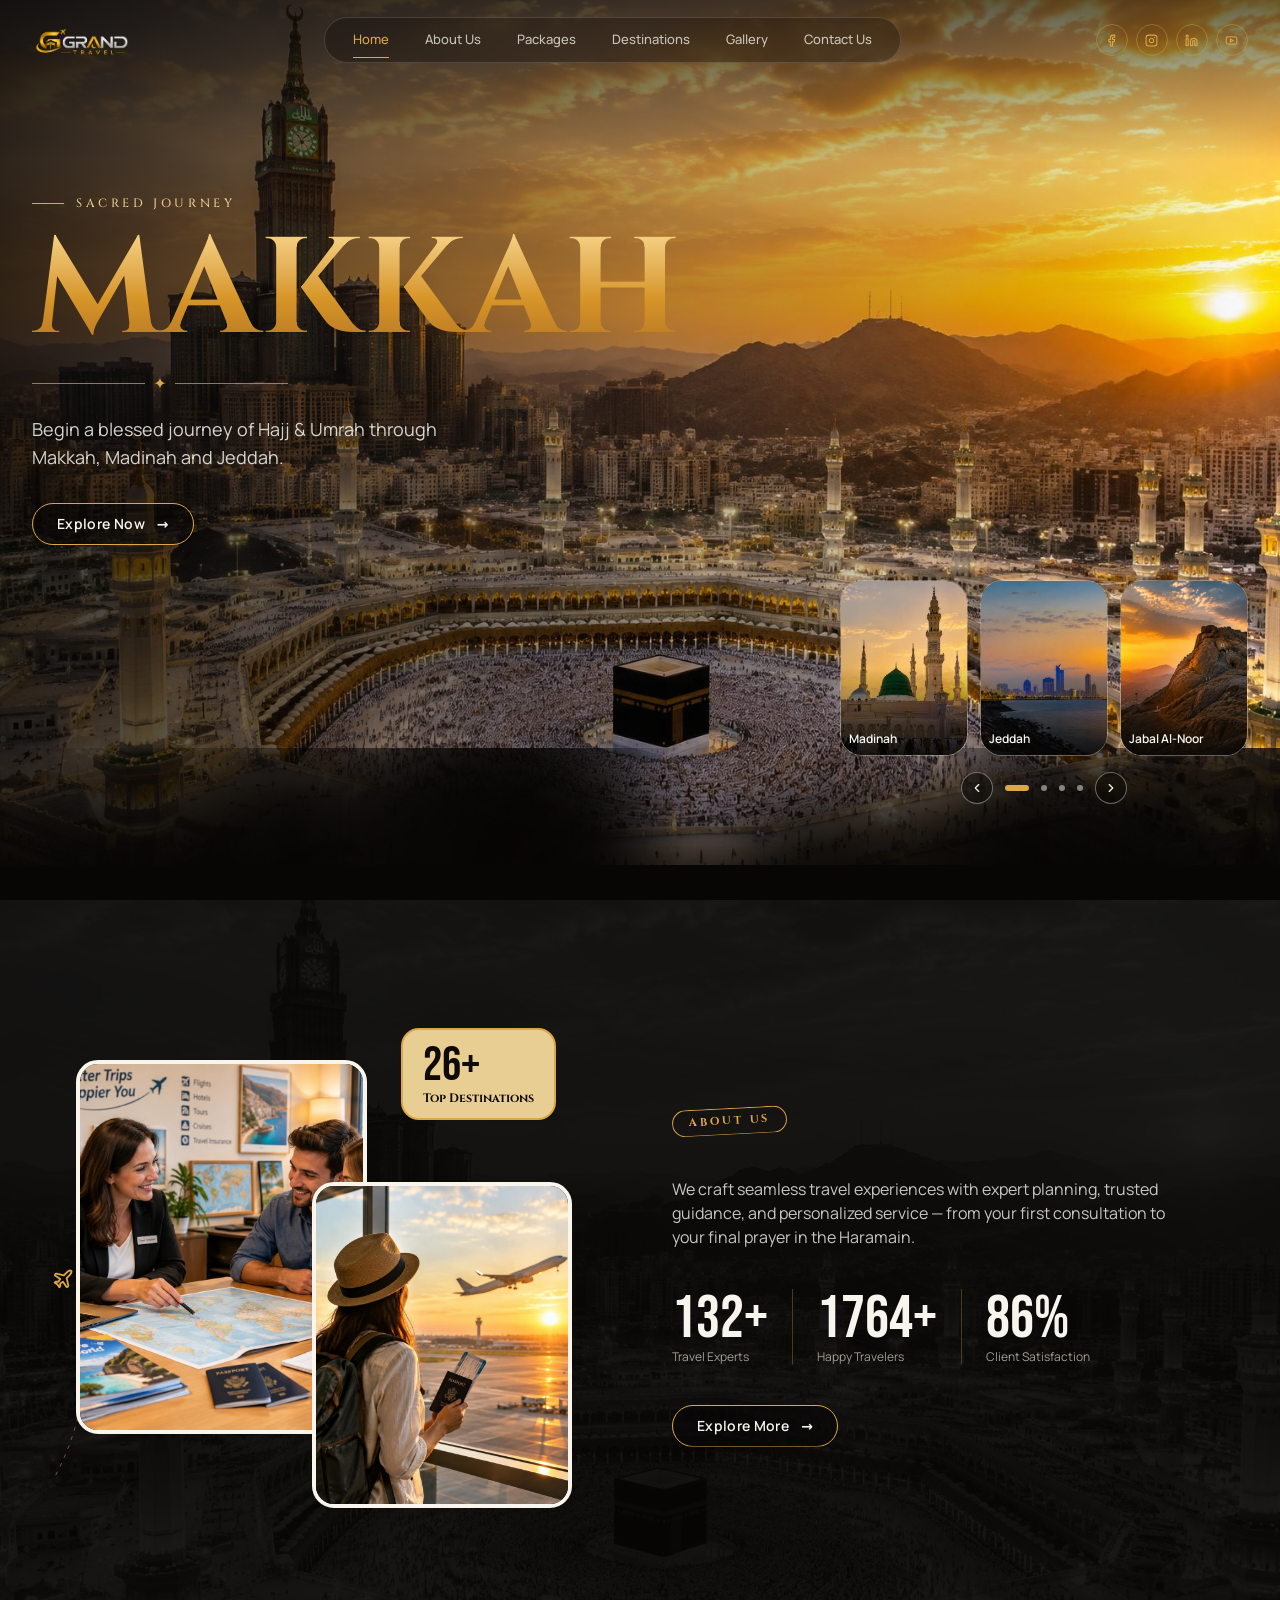
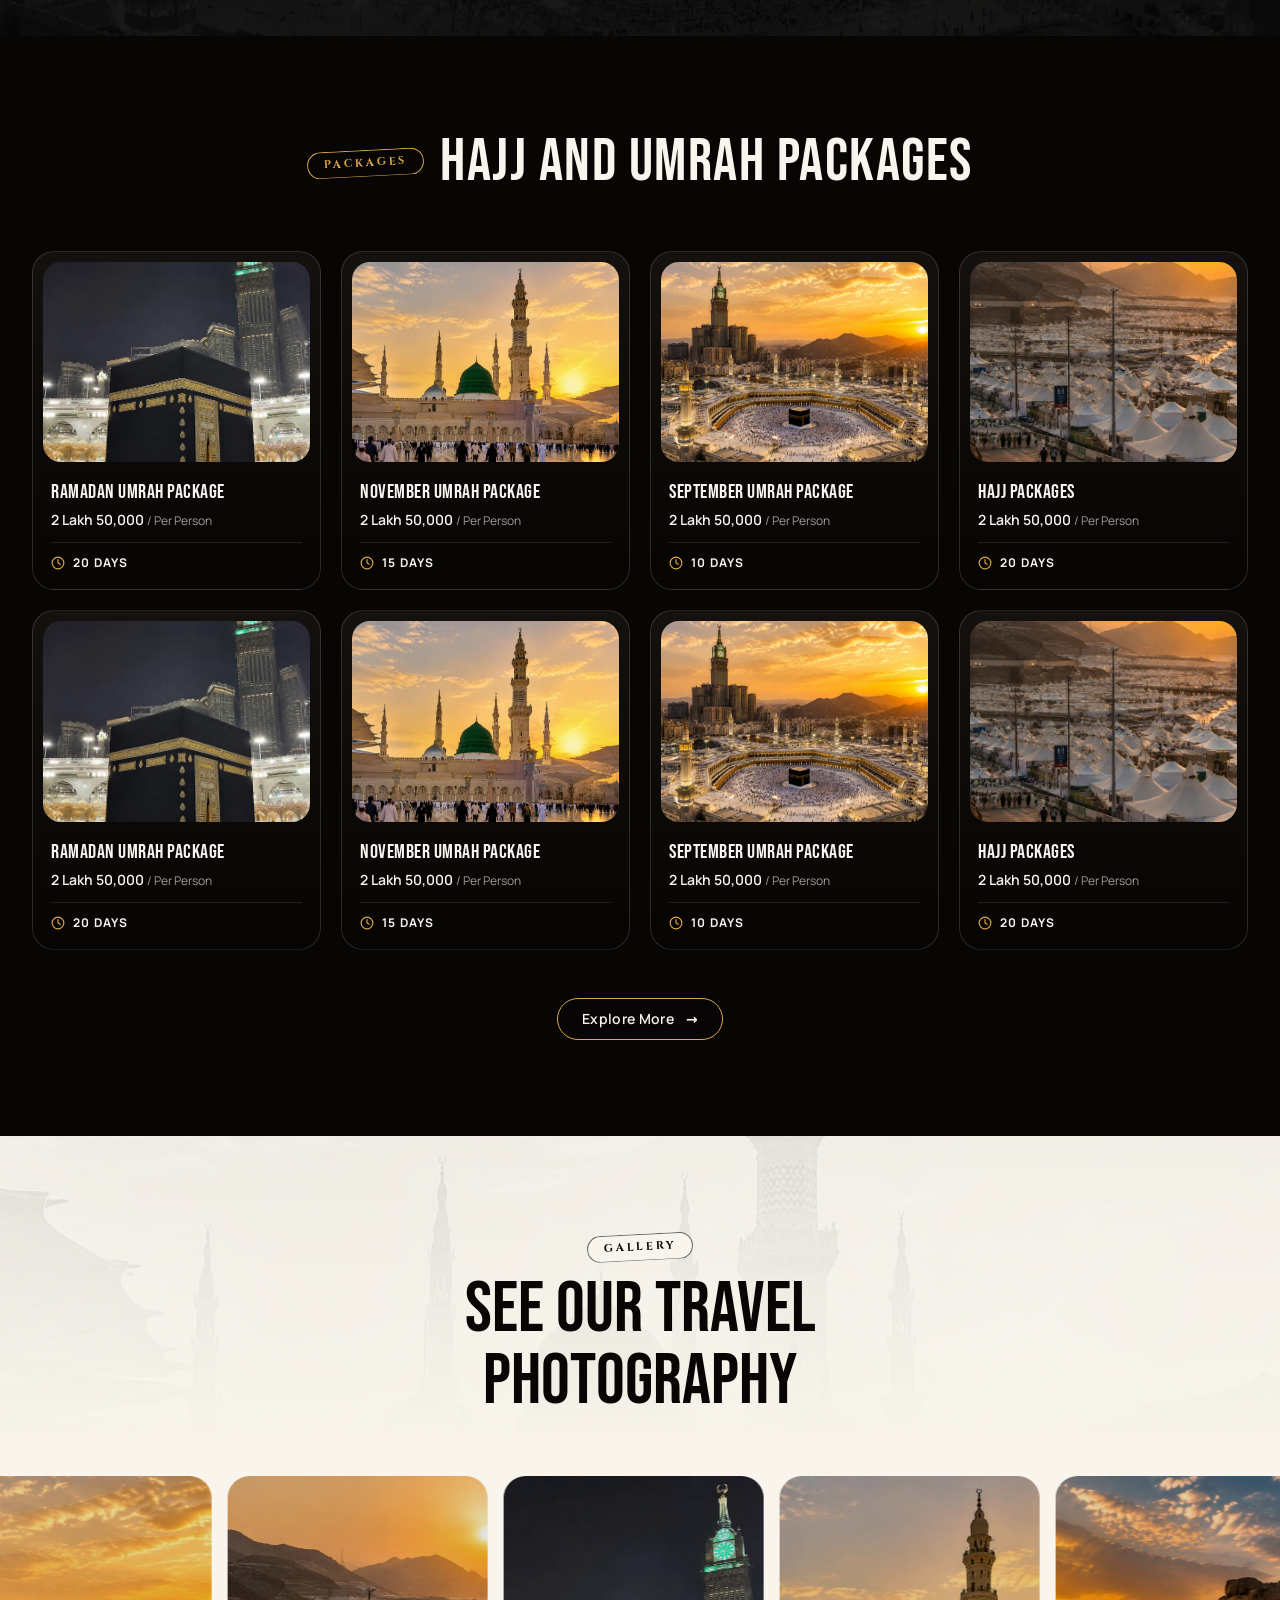
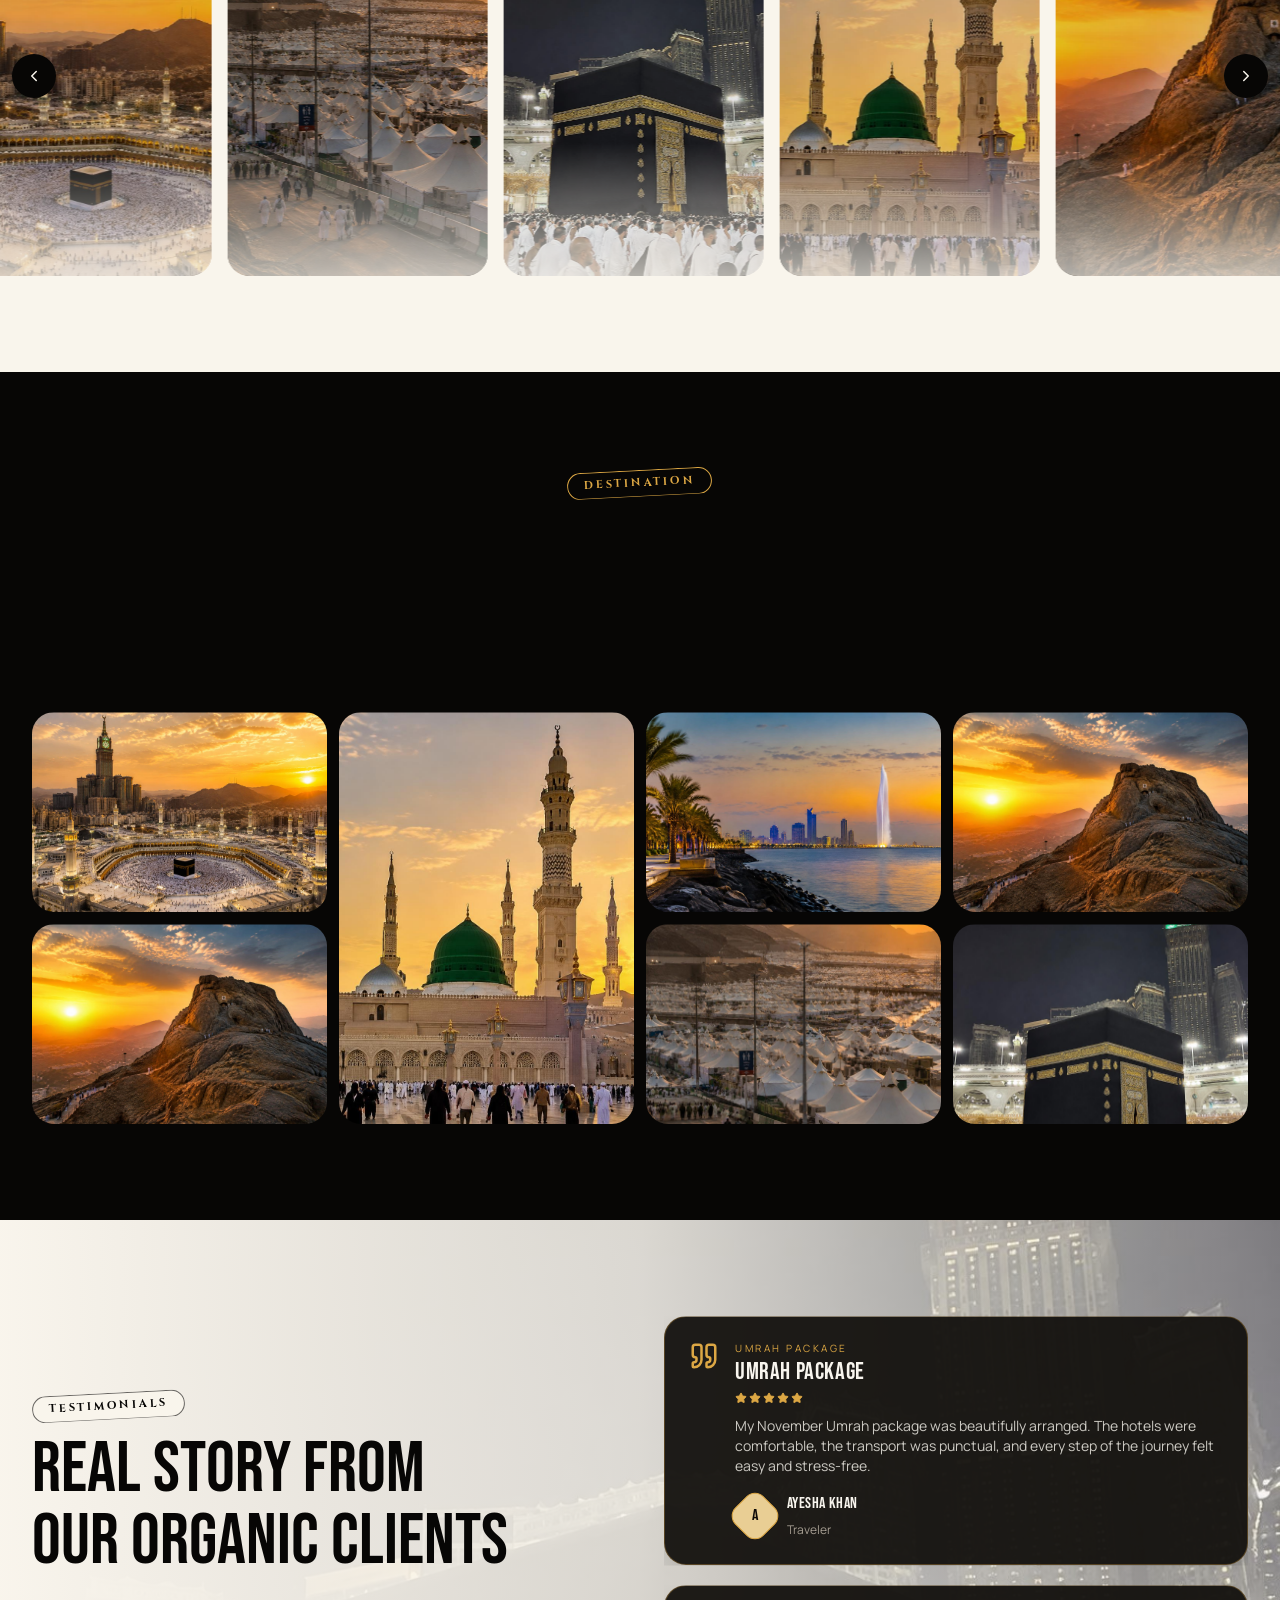
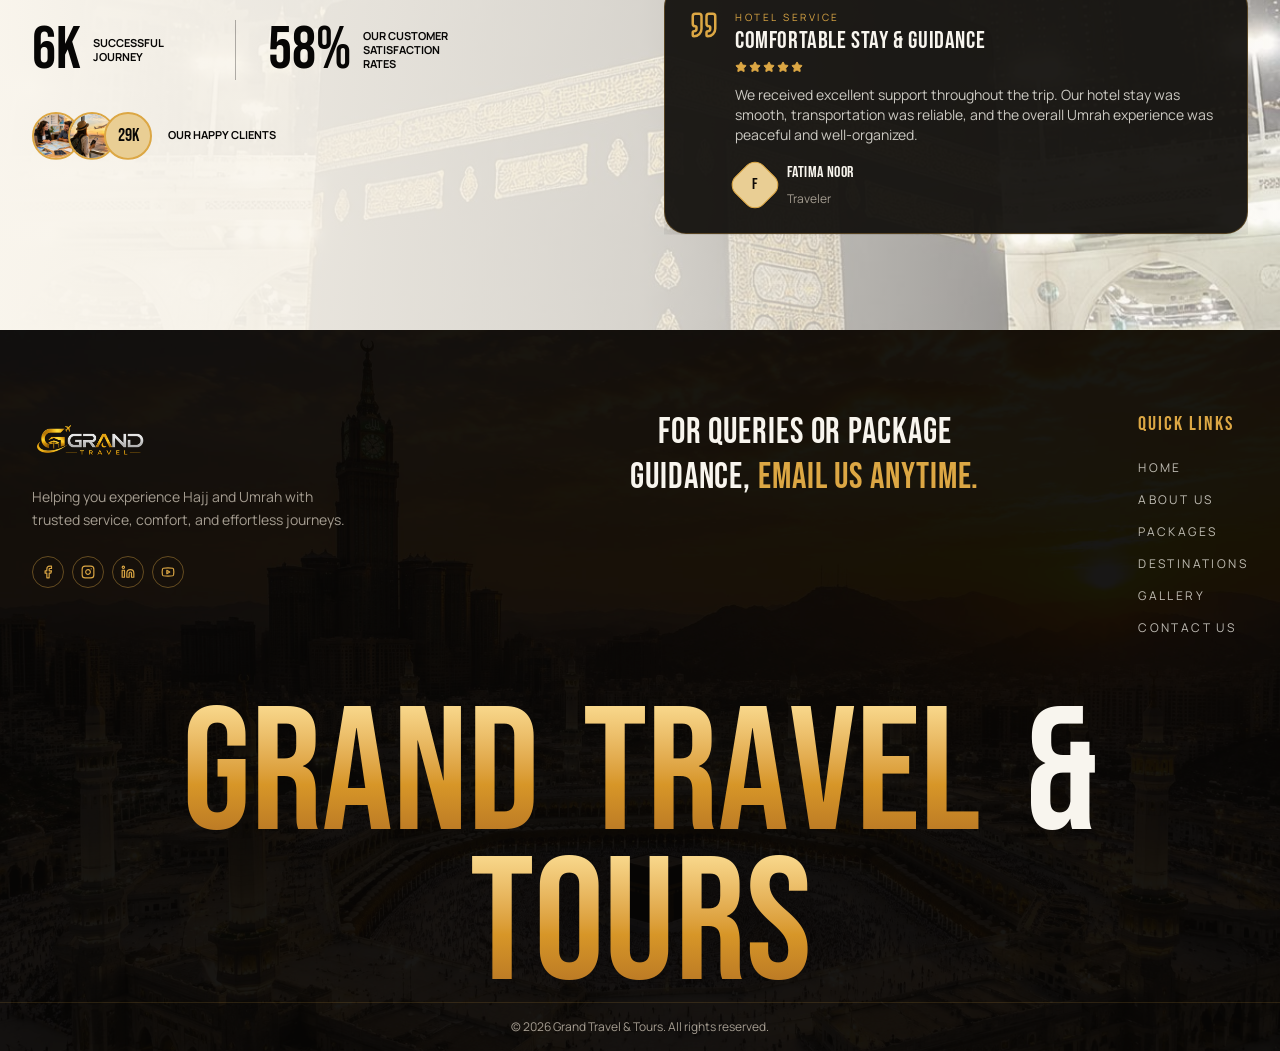
==== commit d1d1baa1: "Remove Form" ====
--- a/index.html
+++ b/index.html
@@ -621,8 +621,7 @@
             class="absolute inset-0 h-[120%] w-full object-cover opacity-[0.08] grayscale"
             style="transform: translateY(-8%)"
           />
-          <div
-            class="relative mx-auto grid max-w-7xl items-center gap-16 px-5 lg:grid-cols-2 lg:px-8"
+          <div class="relative mx-auto grid max-w-7xl items-center gap-16 px-5 lg:grid-cols-2 lg:px-8"
           >
             <div class="relative mx-auto h-[420px] w-full max-w-[520px] sm:h-[480px]">
               <svg
@@ -2614,51 +2613,7 @@
               guidance,
               <span class="text-gold">email us anytime.</span>
             </h2>
-            <form
-              class="mx-auto mt-6 flex max-w-md items-center gap-2 rounded-full border border-gold/40 bg-ink-2 p-1.5"
-            >
-              <svg
-                xmlns="http://www.w3.org/2000/svg"
-                width="16"
-                height="16"
-                viewBox="0 0 24 24"
-                fill="none"
-                stroke="currentColor"
-                stroke-width="2"
-                stroke-linecap="round"
-                stroke-linejoin="round"
-                class="lucide lucide-mail ml-3 shrink-0 text-gold"
-                aria-hidden="true"
-              >
-                <path d="m22 7-8.991 5.727a2 2 0 0 1-2.009 0L2 7"></path>
-                <rect
-                  x="2"
-                  y="4"
-                  width="20"
-                  height="16"
-                  rx="2"
-                ></rect>
-              </svg>
-              <label
-                for="footer-email"
-                class="sr-only"
-              >
-                Email
-              </label>
-              <input
-                id="footer-email"
-                type="email"
-                required=""
-                placeholder="Enter your email"
-                class="min-w-0 flex-1 bg-transparent px-2 text-sm outline-none placeholder:text-muted-foreground"
-              />
-              <button
-                data-cursor="button"
-                class="rounded-full bg-gold-gradient px-6 py-2 text-xs font-bold uppercase tracking-widest text-primary-foreground"
-              >
-                Submit
-              </button>
-            </form>
+            
           </div>
           <div>
             <h3 class="font-display text-xl tracking-widest text-gold">Quick Links</h3>
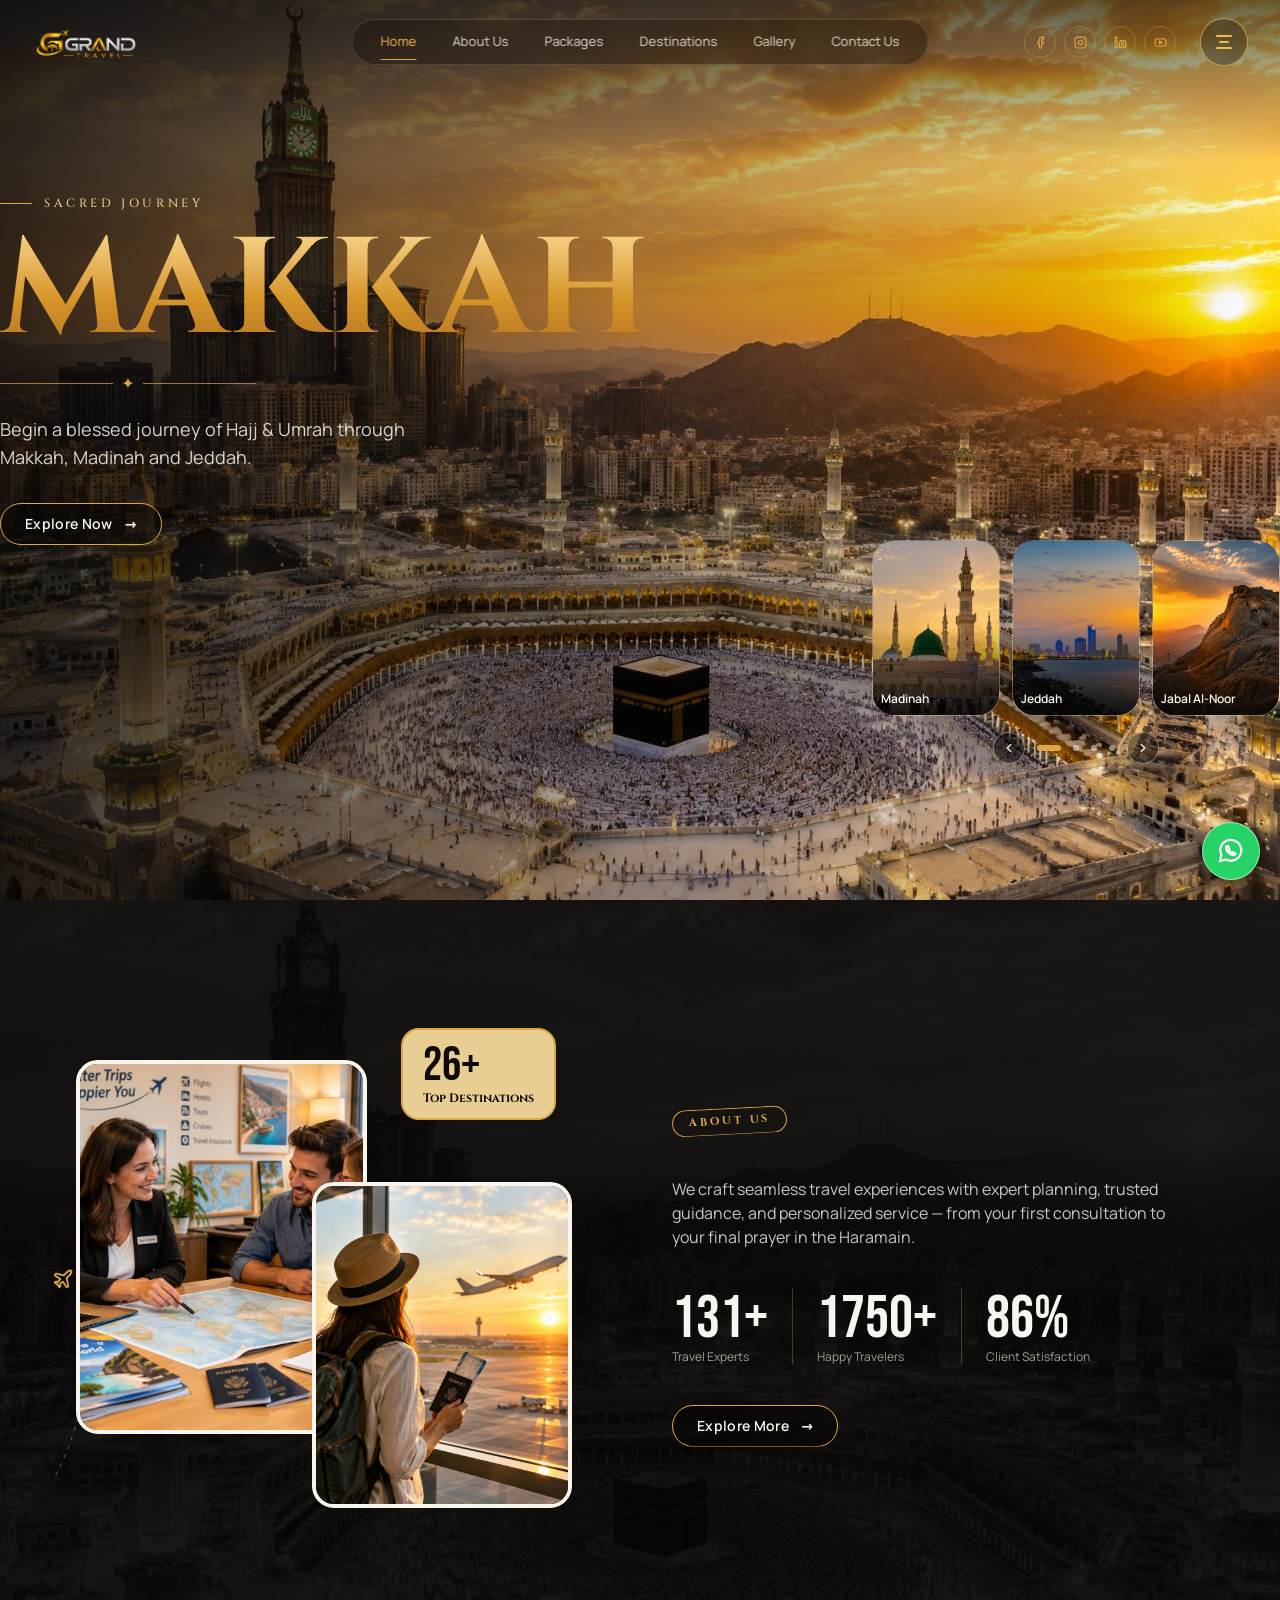
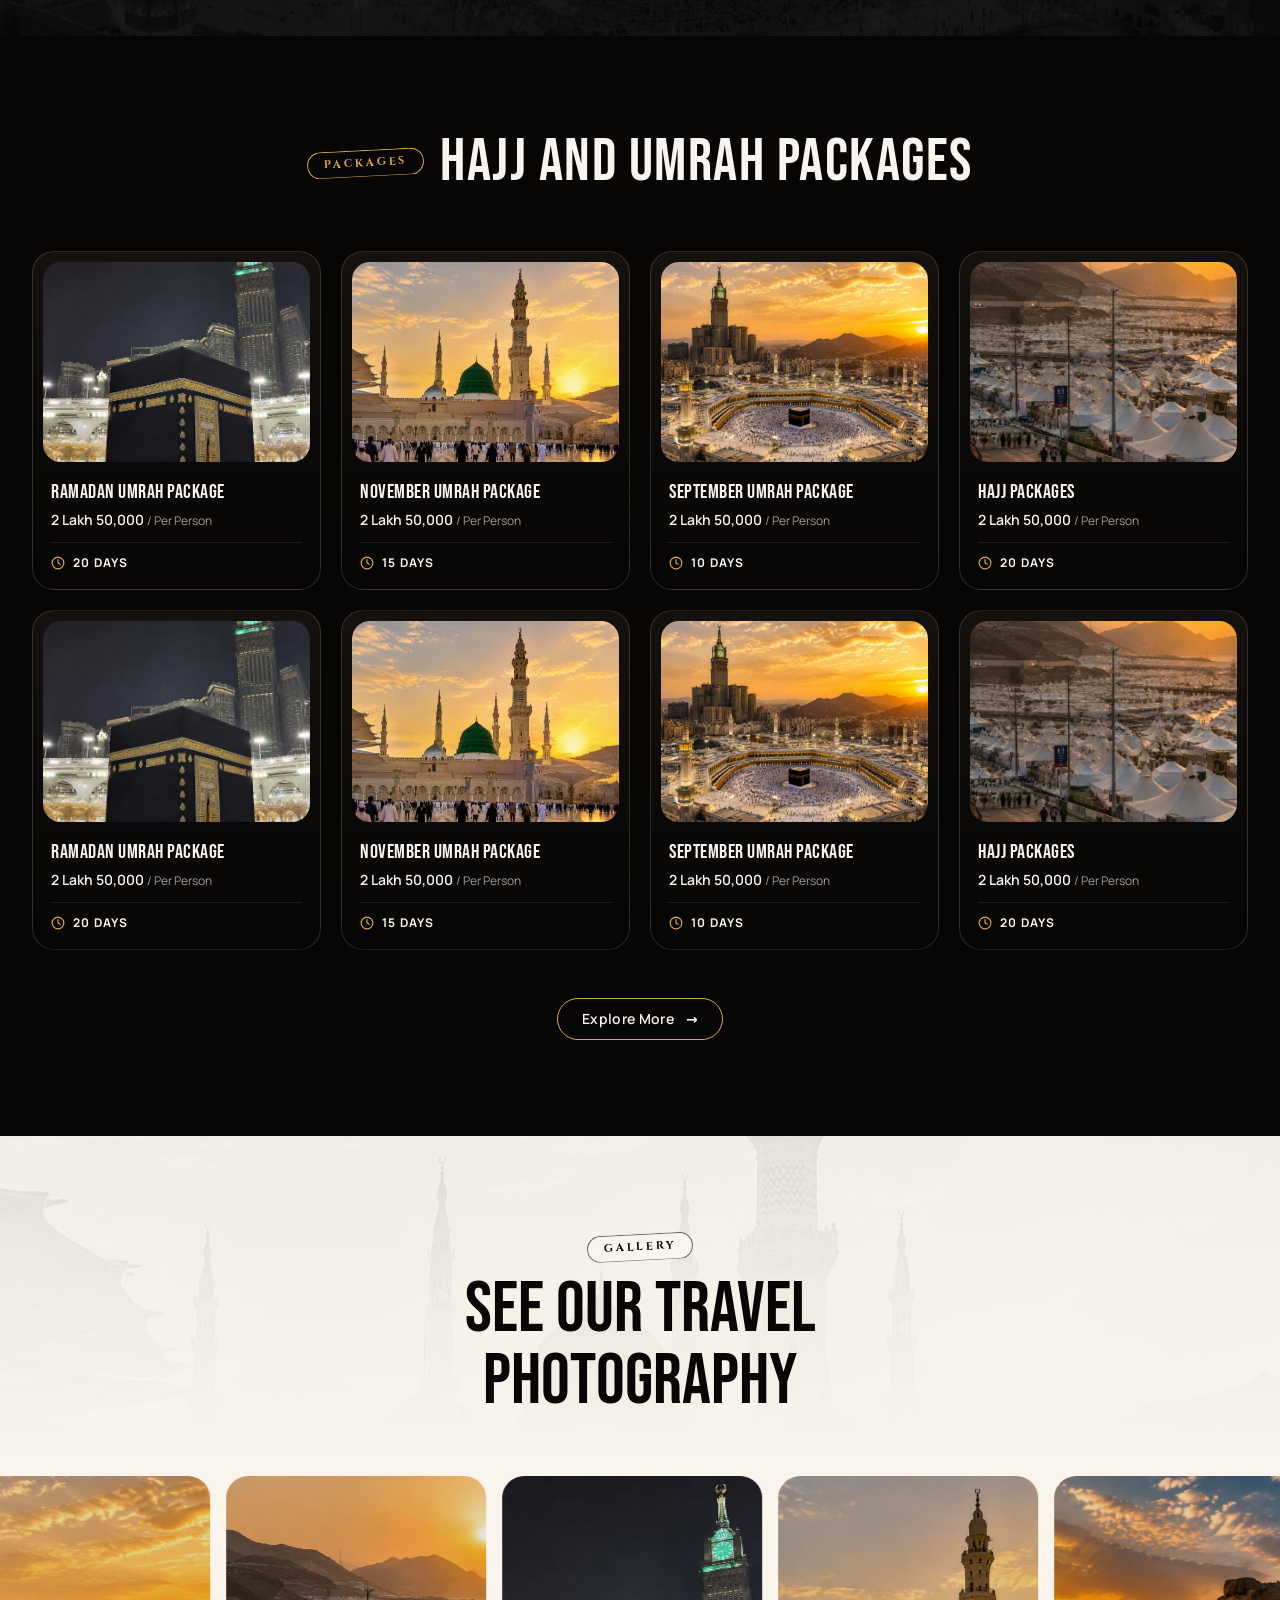
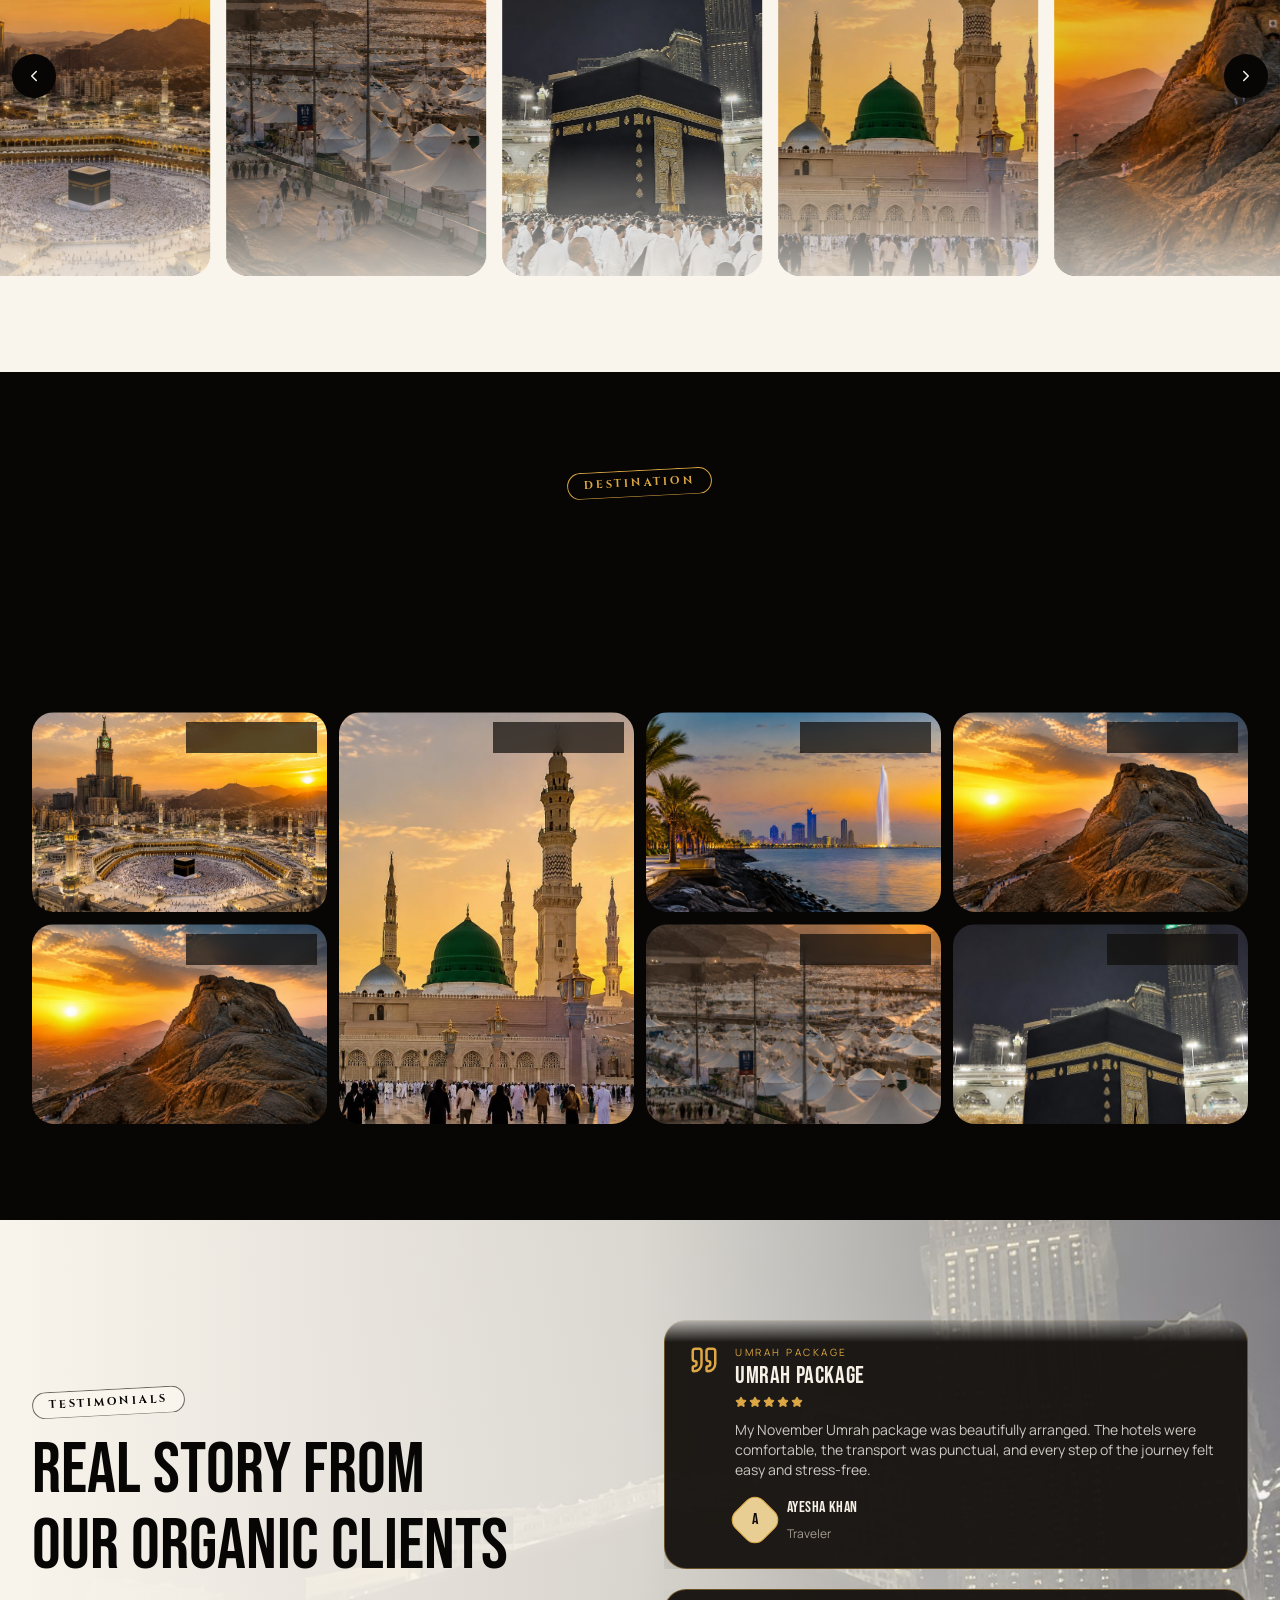
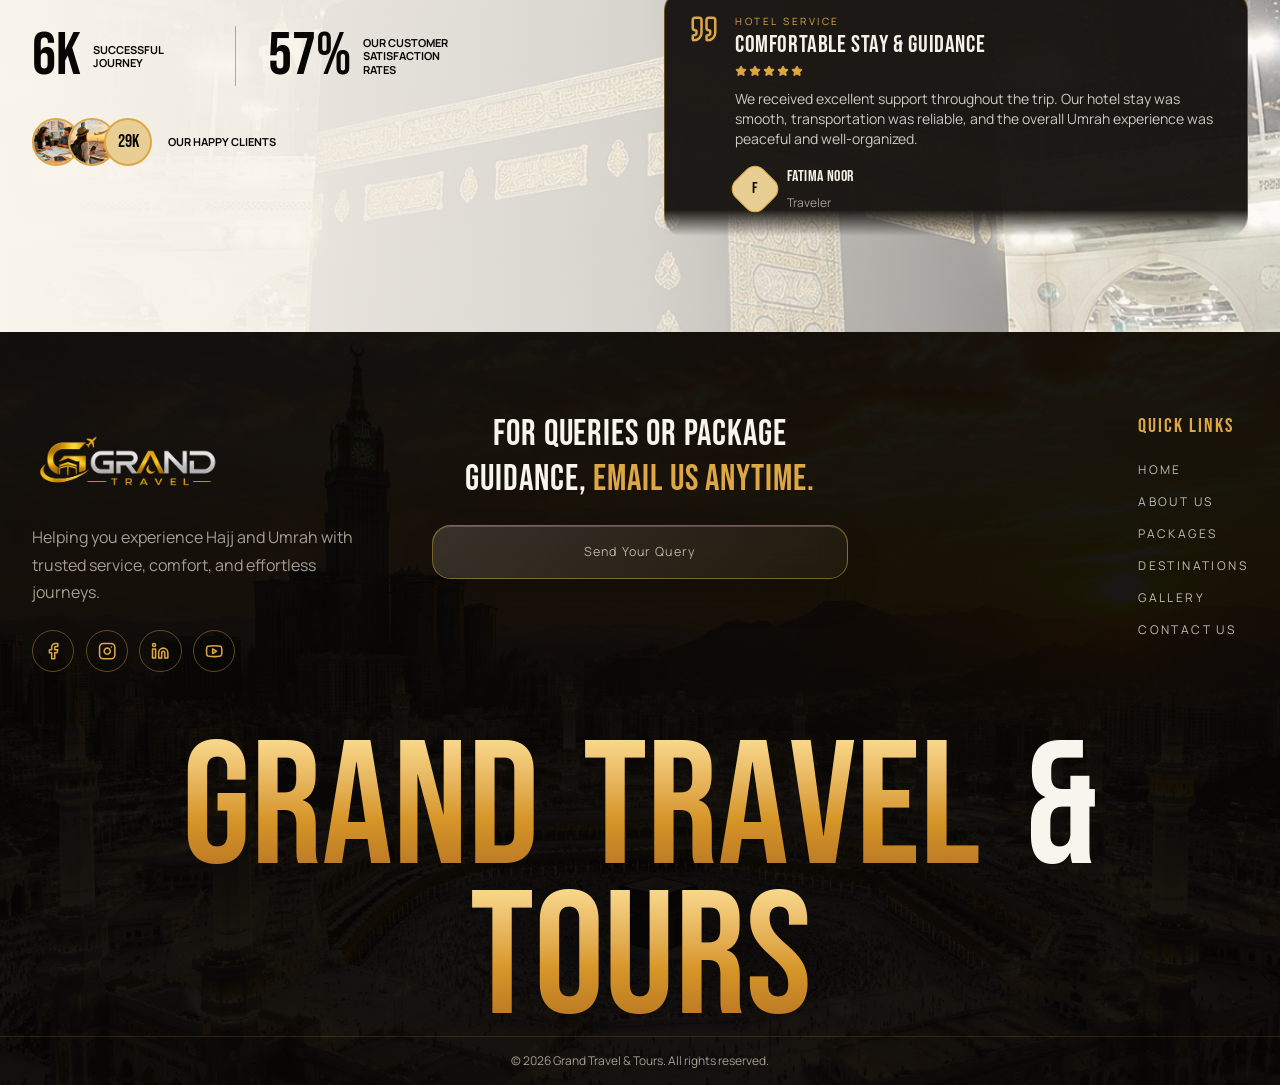
==== commit 8ba939f7: "Updated SiteOne" ====
--- a/index.html
+++ b/index.html
@@ -1,58 +1,30 @@
 <!doctype html>
-<html
-  lang="en"
-  class="bg-ink"
->
+<html lang="en" class="bg-ink">
   <head>
-    <meta charset="utf-8" />
-    <meta
-      name="viewport"
-      content="width=device-width, initial-scale=1"
-    />
+    <meta charset="utf-8"/>
+    <meta name="viewport" content="width=device-width, initial-scale=1"/>
     <title>Grand Travel &amp; Tours | Hajj, Umrah &amp; Premium Travel Services</title>
-    <meta
-      name="description"
-      content="Begin a blessed journey of Hajj &amp; Umrah through Makkah, Madinah and Jeddah with Grand Travel &amp; Tours."
-    />
-    <meta
-      property="og:title"
-      content="Grand Travel &amp; Tours | Hajj, Umrah &amp; Premium Travel"
-    />
-    <meta
-      property="og:description"
-      content="Premium Hajj and Umrah packages with trusted guidance and comfort."
-    />
-    <meta
-      property="og:type"
-      content="website"
-    />
-    <meta
-      name="twitter:card"
-      content="summary_large_image"
-    />
-    <meta
-      property="og:site_name"
-      content="Grand Travel & Tours"
-    />
-    <link
-      rel="icon"
-      href="./favicon.png"
-      type="image/png"
-    />
-    <link
-      rel="stylesheet"
-      href="./assets/css/fonts.css"
-    />
-    <link
-      rel="stylesheet"
-      href="./assets/css/style.css"
-    />
-    <link
-      rel="stylesheet"
-      href="./assets/css/extra.css"
-    />
+    <meta name="description" content="Begin a blessed journey of Hajj &amp; Umrah through Makkah, Madinah and Jeddah with Grand Travel &amp; Tours."/>
+    <meta property="og:title" content="Grand Travel &amp; Tours | Hajj, Umrah &amp; Premium Travel"/>
+    <meta property="og:description" content="Premium Hajj and Umrah packages with trusted guidance and comfort."/>
+    <meta property="og:type" content="website"/>
+    <meta name="twitter:card" content="summary_large_image"/>
+    <meta property="og:site_name" content="Grand Travel & Tours"/>
+    <link rel="icon" href="./favicon.png" type="image/png"/>
+    <link rel="stylesheet" href="./assets/css/fonts.css"/>
+    <link rel="stylesheet" href="./assets/css/style.css"/>
+    <link rel="stylesheet" href="./assets/css/extra.css"/>
     <script>
       document.documentElement.classList.add("js");
+      try {
+        if (!sessionStorage.getItem("grandtravel-intro-v1")) {
+          document.documentElement.classList.add("gt-intro-pending");
+          sessionStorage.setItem("grandtravel-intro-v1", "1");
+        }
+      } catch (_) {
+        document.documentElement.classList.add("gt-intro-pending");
+      }
+      setTimeout(function () { document.documentElement.classList.remove("gt-intro-pending"); }, 4000);
     </script>
     <script type="application/ld+json">
       {
@@ -64,643 +36,191 @@
     </script>
   </head>
   <body>
+    <div class="gt-intro" data-site-intro aria-hidden="true">
+      <div class="gt-intro-content">
+        <img src="./assets/images/logo.png" alt=""/>
+        <div class="gt-intro-loader"><span></span></div>
+        <p>Preparing your sacred journey</p>
+      </div>
+    </div>
     <!-- Plain HTML + CSS + JavaScript version. Behaviour is in assets/js/main.js -->
     <div id="root">
-      <link
-        rel="preload"
-        as="image"
-        href="./assets/images/logo.png"
-      />
-      <link
-        rel="preload"
-        as="image"
-        href="./assets/images/makkah.jpg"
-        fetchpriority="high"
-      />
-      <link
-        rel="preload"
-        as="image"
-        href="./assets/images/madinah.jpg"
-      />
-      <link
-        rel="preload"
-        as="image"
-        href="./assets/images/jeddah.jpg"
-      />
-      <link
-        rel="preload"
-        as="image"
-        href="./assets/images/jabal-noor.jpg"
-      />
-      <link
-        rel="preload"
-        as="image"
-        href="./assets/images/consult.jpg"
-      />
-      <link
-        rel="preload"
-        as="image"
-        href="./assets/images/traveler.jpg"
-      />
-      <div
-        aria-hidden="true"
-        class="fixed inset-x-0 top-0 z-[60] h-[2px] origin-left bg-gold-gradient"
-        data-progress
-      ></div>
+      <link rel="preload" as="image" href="./assets/images/logo.png"/>
+      <link rel="preload" as="image" href="./assets/images/makkah.jpg" fetchpriority="high"/>
+      <link rel="preload" as="image" href="./assets/images/madinah.jpg"/>
+      <link rel="preload" as="image" href="./assets/images/jeddah.jpg"/>
+      <link rel="preload" as="image" href="./assets/images/jabal-noor.jpg"/>
+      <link rel="preload" as="image" href="./assets/images/consult.jpg"/>
+      <link rel="preload" as="image" href="./assets/images/traveler.jpg"/>
+      <div aria-hidden="true" class="fixed inset-x-0 top-0 z-[60] h-[2px] origin-left bg-gold-gradient" data-progress></div>
       <!-- HEADER AND NAVIGATION -->
-      <header
-        class="fixed inset-x-0 top-0 z-50 transition-all duration-500 py-4"
-      >
+      <header class="fixed inset-x-0 top-0 z-50 transition-all duration-500 py-4">
         <div class="mx-auto flex max-w-7xl items-center justify-between gap-6 px-5 lg:px-8">
-          <a
-            aria-label="Grand Travel home"
-            class="shrink-0"
-            href="index.html"
-            data-status="active"
-            aria-current="page"
-          >
-            <img
-              src="./assets/images/logo.png"
-              alt="Grand Travel"
-              class="h-10 w-auto lg:h-12"
-            />
-          </a>
-          <nav
-            aria-label="Main"
-            class="hidden items-center gap-1 rounded-full border border-foreground/15 bg-ink/30 px-3 py-1.5 backdrop-blur-md lg:flex"
-          >
-            <div
-              class="inline-block"
-            >
-              <a
-                data-cursor="link"
-                class="group relative block px-4 py-1.5 text-[13px] font-medium text-foreground/75 transition-colors hover:text-foreground data-[status=active]:text-gold"
-                href="index.html"
-                data-status="active"
-                aria-current="page"
-              >
-                Home
-                <span
-                  class="absolute inset-x-4 -bottom-0.5 h-px origin-left scale-x-0 bg-gold transition-transform duration-500 group-hover:scale-x-100 group-data-[status=active]:scale-x-100"
-                ></span>
-              </a>
-            </div>
-            <div
-              class="inline-block"
-            >
-              <a
-                data-cursor="link"
-                class="group relative block px-4 py-1.5 text-[13px] font-medium text-foreground/75 transition-colors hover:text-foreground data-[status=active]:text-gold"
-                href="about.html"
-              >
-                About Us
-                <span
-                  class="absolute inset-x-4 -bottom-0.5 h-px origin-left scale-x-0 bg-gold transition-transform duration-500 group-hover:scale-x-100 group-data-[status=active]:scale-x-100"
-                ></span>
-              </a>
-            </div>
-            <div
-              class="inline-block"
-            >
-              <a
-                data-cursor="link"
-                class="group relative block px-4 py-1.5 text-[13px] font-medium text-foreground/75 transition-colors hover:text-foreground data-[status=active]:text-gold"
-                href="packages.html"
-              >
-                Packages
-                <span
-                  class="absolute inset-x-4 -bottom-0.5 h-px origin-left scale-x-0 bg-gold transition-transform duration-500 group-hover:scale-x-100 group-data-[status=active]:scale-x-100"
-                ></span>
-              </a>
-            </div>
-            <div
-              class="inline-block"
-            >
-              <a
-                data-cursor="link"
-                class="group relative block px-4 py-1.5 text-[13px] font-medium text-foreground/75 transition-colors hover:text-foreground data-[status=active]:text-gold"
-                href="destinations.html"
-              >
-                Destinations
-                <span
-                  class="absolute inset-x-4 -bottom-0.5 h-px origin-left scale-x-0 bg-gold transition-transform duration-500 group-hover:scale-x-100 group-data-[status=active]:scale-x-100"
-                ></span>
-              </a>
-            </div>
-            <div
-              class="inline-block"
-            >
-              <a
-                data-cursor="link"
-                class="group relative block px-4 py-1.5 text-[13px] font-medium text-foreground/75 transition-colors hover:text-foreground data-[status=active]:text-gold"
-                href="gallery.html"
-              >
-                Gallery
-                <span
-                  class="absolute inset-x-4 -bottom-0.5 h-px origin-left scale-x-0 bg-gold transition-transform duration-500 group-hover:scale-x-100 group-data-[status=active]:scale-x-100"
-                ></span>
-              </a>
-            </div>
-            <div
-              class="inline-block"
-            >
-              <a
-                data-cursor="link"
-                class="group relative block px-4 py-1.5 text-[13px] font-medium text-foreground/75 transition-colors hover:text-foreground data-[status=active]:text-gold"
-                href="contact.html"
-              >
-                Contact Us
-                <span
-                  class="absolute inset-x-4 -bottom-0.5 h-px origin-left scale-x-0 bg-gold transition-transform duration-500 group-hover:scale-x-100 group-data-[status=active]:scale-x-100"
-                ></span>
-              </a>
+          <a aria-label="Grand Travel home" class="shrink-0" href="index.html" data-status="active" aria-current="page">
+            <img src="./assets/images/logo.png" alt="Grand Travel" class="h-10 w-auto lg:h-12"/></a>
+          <nav aria-label="Main" class="hidden items-center gap-1 rounded-full border border-foreground/15 bg-ink/30 px-3 py-1.5 backdrop-blur-md lg:flex">
+            <div class="inline-block">
+              <a data-cursor="link" class="group relative block px-4 py-1.5 text-[13px] font-medium text-foreground/75 transition-colors hover:text-foreground data-[status=active]:text-gold" href="index.html" data-status="active" aria-current="page"> Home
+                <span class="absolute inset-x-4 -bottom-0.5 h-px origin-left scale-x-0 bg-gold transition-transform duration-500 group-hover:scale-x-100 group-data-[status=active]:scale-x-100"></span></a>
+            </div>
+            <div class="inline-block">
+              <a data-cursor="link" class="group relative block px-4 py-1.5 text-[13px] font-medium text-foreground/75 transition-colors hover:text-foreground data-[status=active]:text-gold" href="about.html"> About Us
+                <span class="absolute inset-x-4 -bottom-0.5 h-px origin-left scale-x-0 bg-gold transition-transform duration-500 group-hover:scale-x-100 group-data-[status=active]:scale-x-100"></span></a>
+            </div>
+            <div class="inline-block">
+              <a data-cursor="link" class="group relative block px-4 py-1.5 text-[13px] font-medium text-foreground/75 transition-colors hover:text-foreground data-[status=active]:text-gold" href="packages.html"> Packages
+                <span class="absolute inset-x-4 -bottom-0.5 h-px origin-left scale-x-0 bg-gold transition-transform duration-500 group-hover:scale-x-100 group-data-[status=active]:scale-x-100"></span></a>
+            </div>
+            <div class="inline-block">
+              <a data-cursor="link" class="group relative block px-4 py-1.5 text-[13px] font-medium text-foreground/75 transition-colors hover:text-foreground data-[status=active]:text-gold" href="destinations.html"> Destinations
+                <span class="absolute inset-x-4 -bottom-0.5 h-px origin-left scale-x-0 bg-gold transition-transform duration-500 group-hover:scale-x-100 group-data-[status=active]:scale-x-100"></span></a>
+            </div>
+            <div class="inline-block">
+              <a data-cursor="link" class="group relative block px-4 py-1.5 text-[13px] font-medium text-foreground/75 transition-colors hover:text-foreground data-[status=active]:text-gold" href="gallery.html"> Gallery
+                <span class="absolute inset-x-4 -bottom-0.5 h-px origin-left scale-x-0 bg-gold transition-transform duration-500 group-hover:scale-x-100 group-data-[status=active]:scale-x-100"></span></a>
+            </div>
+            <div class="inline-block">
+              <a data-cursor="link" class="group relative block px-4 py-1.5 text-[13px] font-medium text-foreground/75 transition-colors hover:text-foreground data-[status=active]:text-gold" href="contact.html"> Contact Us
+                <span class="absolute inset-x-4 -bottom-0.5 h-px origin-left scale-x-0 bg-gold transition-transform duration-500 group-hover:scale-x-100 group-data-[status=active]:scale-x-100"></span></a>
             </div>
           </nav>
           <div class="items-center gap-2 hidden xl:flex">
-            <a
-              href="https://facebook.com"
-              target="_blank"
-              rel="noreferrer"
-              aria-label="Facebook"
-              data-cursor="link"
-              class="grid h-8 w-8 place-items-center rounded-full border border-gold/40 text-gold transition-colors hover:bg-gold hover:text-primary-foreground"
-            >
-              <svg
-                xmlns="http://www.w3.org/2000/svg"
-                width="13"
-                height="13"
-                viewBox="0 0 24 24"
-                fill="none"
-                stroke="currentColor"
-                stroke-width="2"
-                stroke-linecap="round"
-                stroke-linejoin="round"
-                class="lucide lucide-facebook"
-                aria-hidden="true"
-              >
+            <a href="https://facebook.com" target="_blank" rel="noreferrer" aria-label="Facebook" data-cursor="link" class="grid h-8 w-8 place-items-center rounded-full border border-gold/40 text-gold transition-colors hover:bg-gold hover:text-primary-foreground">
+              <svg xmlns="http://www.w3.org/2000/svg" width="13" height="13" viewBox="0 0 24 24" fill="none" stroke="currentColor" stroke-width="2" stroke-linecap="round" stroke-linejoin="round" class="lucide lucide-facebook" aria-hidden="true">
                 <path d="M18 2h-3a5 5 0 0 0-5 5v3H7v4h3v8h4v-8h3l1-4h-4V7a1 1 0 0 1 1-1h3z"></path>
               </svg>
             </a>
-            <a
-              href="https://instagram.com"
-              target="_blank"
-              rel="noreferrer"
-              aria-label="Instagram"
-              data-cursor="link"
-              class="grid h-8 w-8 place-items-center rounded-full border border-gold/40 text-gold transition-colors hover:bg-gold hover:text-primary-foreground"
-            >
-              <svg
-                xmlns="http://www.w3.org/2000/svg"
-                width="13"
-                height="13"
-                viewBox="0 0 24 24"
-                fill="none"
-                stroke="currentColor"
-                stroke-width="2"
-                stroke-linecap="round"
-                stroke-linejoin="round"
-                class="lucide lucide-instagram"
-                aria-hidden="true"
-              >
-                <rect
-                  width="20"
-                  height="20"
-                  x="2"
-                  y="2"
-                  rx="5"
-                  ry="5"
-                ></rect>
+            <a href="https://instagram.com" target="_blank" rel="noreferrer" aria-label="Instagram" data-cursor="link" class="grid h-8 w-8 place-items-center rounded-full border border-gold/40 text-gold transition-colors hover:bg-gold hover:text-primary-foreground">
+              <svg xmlns="http://www.w3.org/2000/svg" width="13" height="13" viewBox="0 0 24 24" fill="none" stroke="currentColor" stroke-width="2" stroke-linecap="round" stroke-linejoin="round" class="lucide lucide-instagram" aria-hidden="true">
+                <rect width="20" height="20" x="2" y="2" rx="5" ry="5"></rect>
                 <path d="M16 11.37A4 4 0 1 1 12.63 8 4 4 0 0 1 16 11.37z"></path>
-                <line
-                  x1="17.5"
-                  x2="17.51"
-                  y1="6.5"
-                  y2="6.5"
-                ></line>
+                <line x1="17.5" x2="17.51" y1="6.5" y2="6.5"></line>
               </svg>
             </a>
-            <a
-              href="https://linkedin.com"
-              target="_blank"
-              rel="noreferrer"
-              aria-label="LinkedIn"
-              data-cursor="link"
-              class="grid h-8 w-8 place-items-center rounded-full border border-gold/40 text-gold transition-colors hover:bg-gold hover:text-primary-foreground"
-            >
-              <svg
-                xmlns="http://www.w3.org/2000/svg"
-                width="13"
-                height="13"
-                viewBox="0 0 24 24"
-                fill="none"
-                stroke="currentColor"
-                stroke-width="2"
-                stroke-linecap="round"
-                stroke-linejoin="round"
-                class="lucide lucide-linkedin"
-                aria-hidden="true"
-              >
-                <path
-                  d="M16 8a6 6 0 0 1 6 6v7h-4v-7a2 2 0 0 0-2-2 2 2 0 0 0-2 2v7h-4v-7a6 6 0 0 1 6-6z"
-                ></path>
-                <rect
-                  width="4"
-                  height="12"
-                  x="2"
-                  y="9"
-                ></rect>
-                <circle
-                  cx="4"
-                  cy="4"
-                  r="2"
-                ></circle>
+            <a href="https://linkedin.com" target="_blank" rel="noreferrer" aria-label="LinkedIn" data-cursor="link" class="grid h-8 w-8 place-items-center rounded-full border border-gold/40 text-gold transition-colors hover:bg-gold hover:text-primary-foreground">
+              <svg xmlns="http://www.w3.org/2000/svg" width="13" height="13" viewBox="0 0 24 24" fill="none" stroke="currentColor" stroke-width="2" stroke-linecap="round" stroke-linejoin="round" class="lucide lucide-linkedin" aria-hidden="true">
+                <path d="M16 8a6 6 0 0 1 6 6v7h-4v-7a2 2 0 0 0-2-2 2 2 0 0 0-2 2v7h-4v-7a6 6 0 0 1 6-6z"></path>
+                <rect width="4" height="12" x="2" y="9"></rect>
+                <circle cx="4" cy="4" r="2"></circle>
               </svg>
             </a>
-            <a
-              href="https://youtube.com"
-              target="_blank"
-              rel="noreferrer"
-              aria-label="YouTube"
-              data-cursor="link"
-              class="grid h-8 w-8 place-items-center rounded-full border border-gold/40 text-gold transition-colors hover:bg-gold hover:text-primary-foreground"
-            >
-              <svg
-                xmlns="http://www.w3.org/2000/svg"
-                width="13"
-                height="13"
-                viewBox="0 0 24 24"
-                fill="none"
-                stroke="currentColor"
-                stroke-width="2"
-                stroke-linecap="round"
-                stroke-linejoin="round"
-                class="lucide lucide-youtube"
-                aria-hidden="true"
-              >
-                <path
-                  d="M2.5 17a24.12 24.12 0 0 1 0-10 2 2 0 0 1 1.4-1.4 49.56 49.56 0 0 1 16.2 0A2 2 0 0 1 21.5 7a24.12 24.12 0 0 1 0 10 2 2 0 0 1-1.4 1.4 49.55 49.55 0 0 1-16.2 0A2 2 0 0 1 2.5 17"
-                ></path>
+            <a href="https://youtube.com" target="_blank" rel="noreferrer" aria-label="YouTube" data-cursor="link" class="grid h-8 w-8 place-items-center rounded-full border border-gold/40 text-gold transition-colors hover:bg-gold hover:text-primary-foreground">
+              <svg xmlns="http://www.w3.org/2000/svg" width="13" height="13" viewBox="0 0 24 24" fill="none" stroke="currentColor" stroke-width="2" stroke-linecap="round" stroke-linejoin="round" class="lucide lucide-youtube" aria-hidden="true">
+                <path d="M2.5 17a24.12 24.12 0 0 1 0-10 2 2 0 0 1 1.4-1.4 49.56 49.56 0 0 1 16.2 0A2 2 0 0 1 21.5 7a24.12 24.12 0 0 1 0 10 2 2 0 0 1-1.4 1.4 49.55 49.55 0 0 1-16.2 0A2 2 0 0 1 2.5 17"></path>
                 <path d="m10 15 5-3-5-3z"></path>
               </svg>
             </a>
           </div>
-          <button
-            aria-label="Open menu"
-            class="grid h-11 w-11 place-items-center rounded-full border border-gold/50 text-gold lg:hidden"
-          >
-            <svg
-              xmlns="http://www.w3.org/2000/svg"
-              width="20"
-              height="20"
-              viewBox="0 0 24 24"
-              fill="none"
-              stroke="currentColor"
-              stroke-width="2"
-              stroke-linecap="round"
-              stroke-linejoin="round"
-              class="lucide lucide-menu"
-              aria-hidden="true"
-            >
-              <path d="M4 5h16"></path>
-              <path d="M4 12h16"></path>
-              <path d="M4 19h16"></path>
-            </svg>
+                    <button type="button" aria-label="Open menu" aria-expanded="false" aria-controls="gt-menu" class="gt-menu-trigger lg:hidden" data-cursor="link">
+            <span></span><span></span><span></span>
           </button>
         </div>
       </header>
       <!-- MAIN PAGE CONTENT -->
       <main>
         <!-- HERO SLIDER -->
-        <section
-          class="relative h-[100svh] min-h-[640px] overflow-hidden"
-          aria-roledescription="carousel"
-          aria-label="Destinations"
-        >
-          <div
-            class="absolute inset-0"
-          >
-            <img
-              src="./assets/images/makkah.jpg"
-              alt="Makkah skyline"
-              fetchpriority="high"
-              class="absolute inset-0 h-full w-full object-cover"
-              style="opacity: 1; transform: scale(1.02)"
-            />
-          </div>
-          <div
-            class="absolute inset-0 bg-gradient-to-r from-ink/80 via-ink/30 to-transparent"
-          ></div>
-          <div
-            class="absolute inset-x-0 top-0 h-40 bg-gradient-to-b from-ink/60 to-transparent"
-          ></div>
-          <div
-            class="relative mx-auto flex h-full max-w-7xl flex-col justify-center px-5 pb-40 lg:px-8"
-          >
+        <section class="relative h-[100svh] min-h-[640px] overflow-hidden" aria-roledescription="carousel" aria-label="Destinations">
+          <div class="absolute inset-0">
+            <img src="./assets/images/makkah.jpg" alt="Makkah skyline" fetchpriority="high" class="absolute inset-0 h-full w-full object-cover" style="opacity: 1; transform: scale(1.02)"/>
+          </div>
+          <div class="absolute inset-0 bg-gradient-to-r from-ink/80 via-ink/30 to-transparent"></div>
+          <div class="absolute inset-x-0 top-0 h-40 bg-gradient-to-b from-ink/60 to-transparent"></div>
+          <div class="relative mx-auto flex h-full max-w-7xl flex-col justify-center px-5 pb-40 lg:px-8">
             <div class="max-w-xl">
-              <p
-                class="flex items-center gap-3 font-serif text-xs uppercase text-gold-soft" data-reveal="fade"
-              >
+              <p class="flex items-center gap-3 font-serif text-xs uppercase text-gold-soft" data-reveal="fade">
                 <span class="h-px w-8 bg-gold"></span>
-                Sacred Journey
-              </p>
-              <h1
-                class="mt-3 overflow-hidden font-serif text-6xl font-bold leading-none sm:text-8xl lg:text-[8.5rem]"
-              >
-                <span
-                  class="block text-gold-gradient"
-                >
-                  MAKKAH
-                </span>
+                Sacred Journey</p>
+              <h1 class="mt-3 overflow-hidden font-serif text-6xl font-bold leading-none sm:text-8xl lg:text-[8.5rem]">
+                <span class="block text-gold-gradient"> MAKKAH </span>
               </h1>
-              <div
-                class="mt-3 flex w-64 origin-left items-center gap-2 text-gold" data-reveal="line"
-              >
+              <div class="mt-3 flex w-64 origin-left items-center gap-2 text-gold" data-reveal="line">
                 <span class="h-px flex-1 bg-gold/70"></span>
                 ✦
                 <span class="h-px flex-1 bg-gold/70"></span>
               </div>
-              <p
-                class="mt-5 max-w-md text-base text-foreground/85 sm:text-lg" data-reveal="up"
-              >
+              <p class="mt-5 max-w-md text-base text-foreground/85 sm:text-lg" data-reveal="up">
                 Begin a blessed journey of Hajj &amp; Umrah through Makkah, Madinah and Jeddah.
               </p>
-              <div
-                class="mt-8" data-reveal="up"
-              >
-                <div
-                  class="inline-block"
-                >
+              <div class="mt-8" data-reveal="up">
+                <div class="inline-block">
                   <a href="destinations.html">
-                    <span
-                      data-cursor="button"
-                      class="group relative inline-flex items-center gap-3 overflow-hidden rounded-full border border-gold px-6 py-2.5 text-sm font-semibold tracking-wide transition-colors duration-500 bg-ink/60 text-foreground hover:text-primary-foreground"
-                    >
-                      <span
-                        class="absolute inset-0 -translate-x-full bg-gold-gradient transition-transform duration-500 ease-out group-hover:translate-x-0"
-                      ></span>
+                    <span data-cursor="button" class="group relative inline-flex items-center gap-3 overflow-hidden rounded-full border border-gold px-6 py-2.5 text-sm font-semibold tracking-wide transition-colors duration-500 bg-ink/60 text-foreground hover:text-primary-foreground">
+                      <span class="absolute inset-0 -translate-x-full bg-gold-gradient transition-transform duration-500 ease-out group-hover:translate-x-0"></span>
                       <span class="relative">Explore Now</span>
-                      <span
-                        class="relative transition-transform duration-300 group-hover:translate-x-1"
-                      >
-                        →
-                      </span>
-                    </span>
-                  </a>
+                      <span class="relative transition-transform duration-300 group-hover:translate-x-1"> → </span></span></a>
                 </div>
               </div>
             </div>
           </div>
-          <div
-            class="absolute bottom-24 right-4 z-10 sm:right-8 lg:right-[max(2rem,calc((100vw-80rem)/2+2rem))]"
-          >
+          <div class="absolute bottom-24 right-4 z-10 sm:right-8 lg:right-[max(2rem,calc((100vw-80rem)/2+2rem))]">
             <div class="flex gap-3">
-              <button
-                data-cursor="view"
-                aria-label="Show Madinah"
-                class="group relative h-36 w-24 overflow-hidden rounded-2xl border border-foreground/30 shadow-xl sm:h-44 sm:w-32" data-reveal="up"
-              >
-                <img
-                  src="./assets/images/madinah.jpg"
-                  alt=""
-                  class="absolute inset-0 h-full w-full object-cover transition-transform duration-700 group-hover:scale-110"
-                />
+              <button data-cursor="view" aria-label="Show Madinah" class="group relative h-36 w-24 overflow-hidden rounded-2xl border border-foreground/30 shadow-xl sm:h-44 sm:w-32" data-reveal="up">
+                <img src="./assets/images/madinah.jpg" alt="" class="absolute inset-0 h-full w-full object-cover transition-transform duration-700 group-hover:scale-110"/>
                 <span class="absolute inset-0 bg-gradient-to-t from-ink/90 via-transparent"></span>
-                <span class="absolute inset-x-2 bottom-2 text-left text-xs font-semibold">
-                  Madinah
-                </span>
-              </button>
-              <button
-                data-cursor="view"
-                aria-label="Show Jeddah"
-                class="group relative h-36 w-24 overflow-hidden rounded-2xl border border-foreground/30 shadow-xl sm:h-44 sm:w-32" data-reveal="up"
-              >
-                <img
-                  src="./assets/images/jeddah.jpg"
-                  alt=""
-                  class="absolute inset-0 h-full w-full object-cover transition-transform duration-700 group-hover:scale-110"
-                />
+                <span class="absolute inset-x-2 bottom-2 text-left text-xs font-semibold"> Madinah </span></button>
+              <button data-cursor="view" aria-label="Show Jeddah" class="group relative h-36 w-24 overflow-hidden rounded-2xl border border-foreground/30 shadow-xl sm:h-44 sm:w-32" data-reveal="up">
+                <img src="./assets/images/jeddah.jpg" alt="" class="absolute inset-0 h-full w-full object-cover transition-transform duration-700 group-hover:scale-110"/>
                 <span class="absolute inset-0 bg-gradient-to-t from-ink/90 via-transparent"></span>
-                <span class="absolute inset-x-2 bottom-2 text-left text-xs font-semibold">
-                  Jeddah
-                </span>
-              </button>
-              <button
-                data-cursor="view"
-                aria-label="Show Jabal Al-Noor"
-                class="group relative h-36 w-24 overflow-hidden rounded-2xl border border-foreground/30 shadow-xl sm:h-44 sm:w-32" data-reveal="up"
-              >
-                <img
-                  src="./assets/images/jabal-noor.jpg"
-                  alt=""
-                  class="absolute inset-0 h-full w-full object-cover transition-transform duration-700 group-hover:scale-110"
-                />
+                <span class="absolute inset-x-2 bottom-2 text-left text-xs font-semibold"> Jeddah </span></button>
+              <button data-cursor="view" aria-label="Show Jabal Al-Noor" class="group relative h-36 w-24 overflow-hidden rounded-2xl border border-foreground/30 shadow-xl sm:h-44 sm:w-32" data-reveal="up">
+                <img src="./assets/images/jabal-noor.jpg" alt="" class="absolute inset-0 h-full w-full object-cover transition-transform duration-700 group-hover:scale-110"/>
                 <span class="absolute inset-0 bg-gradient-to-t from-ink/90 via-transparent"></span>
-                <span class="absolute inset-x-2 bottom-2 text-left text-xs font-semibold">
-                  Jabal Al-Noor
-                </span>
-              </button>
+                <span class="absolute inset-x-2 bottom-2 text-left text-xs font-semibold"> Jabal Al-Noor </span></button>
             </div>
             <div class="mt-4 flex items-center justify-center gap-3">
-              <button
-                data-cursor="prev"
-                aria-label="Previous slide"
-                class="grid h-8 w-8 place-items-center rounded-full border border-foreground/40 bg-ink/50 hover:border-gold hover:text-gold"
-              >
-                <svg
-                  xmlns="http://www.w3.org/2000/svg"
-                  width="14"
-                  height="14"
-                  viewBox="0 0 24 24"
-                  fill="none"
-                  stroke="currentColor"
-                  stroke-width="2"
-                  stroke-linecap="round"
-                  stroke-linejoin="round"
-                  class="lucide lucide-chevron-left"
-                  aria-hidden="true"
-                >
+              <button data-cursor="prev" aria-label="Previous slide" class="grid h-8 w-8 place-items-center rounded-full border border-foreground/40 bg-ink/50 hover:border-gold hover:text-gold">
+                <svg xmlns="http://www.w3.org/2000/svg" width="14" height="14" viewBox="0 0 24 24" fill="none" stroke="currentColor" stroke-width="2" stroke-linecap="round" stroke-linejoin="round" class="lucide lucide-chevron-left" aria-hidden="true">
                   <path d="m15 18-6-6 6-6"></path>
                 </svg>
               </button>
-              <button
-                aria-label="Go to Makkah"
-                class="h-1.5 rounded-full transition-all duration-500 w-6 bg-gold"
-              ></button>
-              <button
-                aria-label="Go to Madinah"
-                class="h-1.5 rounded-full transition-all duration-500 w-1.5 bg-foreground/50"
-              ></button>
-              <button
-                aria-label="Go to Jeddah"
-                class="h-1.5 rounded-full transition-all duration-500 w-1.5 bg-foreground/50"
-              ></button>
-              <button
-                aria-label="Go to Jabal Al-Noor"
-                class="h-1.5 rounded-full transition-all duration-500 w-1.5 bg-foreground/50"
-              ></button>
-              <button
-                data-cursor="next"
-                aria-label="Next slide"
-                class="grid h-8 w-8 place-items-center rounded-full border border-foreground/40 bg-ink/50 hover:border-gold hover:text-gold"
-              >
-                <svg
-                  xmlns="http://www.w3.org/2000/svg"
-                  width="14"
-                  height="14"
-                  viewBox="0 0 24 24"
-                  fill="none"
-                  stroke="currentColor"
-                  stroke-width="2"
-                  stroke-linecap="round"
-                  stroke-linejoin="round"
-                  class="lucide lucide-chevron-right"
-                  aria-hidden="true"
-                >
+              <button aria-label="Go to Makkah" class="h-1.5 rounded-full transition-all duration-500 w-6 bg-gold"></button>
+              <button aria-label="Go to Madinah" class="h-1.5 rounded-full transition-all duration-500 w-1.5 bg-foreground/50"></button>
+              <button aria-label="Go to Jeddah" class="h-1.5 rounded-full transition-all duration-500 w-1.5 bg-foreground/50"></button>
+              <button aria-label="Go to Jabal Al-Noor" class="h-1.5 rounded-full transition-all duration-500 w-1.5 bg-foreground/50"></button>
+              <button data-cursor="next" aria-label="Next slide" class="grid h-8 w-8 place-items-center rounded-full border border-foreground/40 bg-ink/50 hover:border-gold hover:text-gold">
+                <svg xmlns="http://www.w3.org/2000/svg" width="14" height="14" viewBox="0 0 24 24" fill="none" stroke="currentColor" stroke-width="2" stroke-linecap="round" stroke-linejoin="round" class="lucide lucide-chevron-right" aria-hidden="true">
                   <path d="m9 18 6-6-6-6"></path>
                 </svg>
               </button>
-            </div>
-          </div>
-          <div
-            class="absolute inset-x-0 -bottom-6"
-          >
-            <div
-              aria-hidden="true"
-              class="pointer-events-none inset-x-0 overflow-hidden relative h-44"
-            >
-              <div class="cloud-drift absolute -inset-x-[10%] bottom-0 h-full">
-                <span
-                  class="absolute bottom-[-40%] rounded-full blur-2xl bg-ink"
-                  style="left: -4%; width: 18%; height: 90%; opacity: 0.9"
-                ></span>
-                <span
-                  class="absolute bottom-[-40%] rounded-full blur-2xl bg-ink"
-                  style="left: 8%; width: 24%; height: 115%; opacity: 0.9"
-                ></span>
-                <span
-                  class="absolute bottom-[-40%] rounded-full blur-2xl bg-ink"
-                  style="left: 20%; width: 30%; height: 140%; opacity: 0.9"
-                ></span>
-                <span
-                  class="absolute bottom-[-40%] rounded-full blur-2xl bg-ink"
-                  style="left: 32%; width: 18%; height: 165%; opacity: 0.9"
-                ></span>
-                <span
-                  class="absolute bottom-[-40%] rounded-full blur-2xl bg-ink"
-                  style="left: 44%; width: 24%; height: 90%; opacity: 0.9"
-                ></span>
-                <span
-                  class="absolute bottom-[-40%] rounded-full blur-2xl bg-ink"
-                  style="left: 56%; width: 30%; height: 115%; opacity: 0.9"
-                ></span>
-                <span
-                  class="absolute bottom-[-40%] rounded-full blur-2xl bg-ink"
-                  style="left: 68%; width: 18%; height: 140%; opacity: 0.9"
-                ></span>
-                <span
-                  class="absolute bottom-[-40%] rounded-full blur-2xl bg-ink"
-                  style="left: 80%; width: 24%; height: 165%; opacity: 0.9"
-                ></span>
-                <span
-                  class="absolute bottom-[-40%] rounded-full blur-2xl bg-ink"
-                  style="left: 92%; width: 30%; height: 90%; opacity: 0.9"
-                ></span>
-              </div>
-              <div class="absolute inset-x-0 bottom-0 h-1/3 bg-ink"></div>
             </div>
           </div>
         </section>
         <!-- END: HERO SLIDER -->
         <!-- ABOUT PREVIEW -->
         <section class="relative overflow-hidden bg-ink py-24 lg:py-32">
-          <img
-            src="./assets/images/makkah.jpg"
-            alt=""
-            aria-hidden="true"
-            loading="lazy"
-            class="absolute inset-0 h-[120%] w-full object-cover opacity-[0.08] grayscale"
-            style="transform: translateY(-8%)"
-          />
-          <div class="relative mx-auto grid max-w-7xl items-center gap-16 px-5 lg:grid-cols-2 lg:px-8"
-          >
+          <img src="./assets/images/makkah.jpg" alt="" aria-hidden="true" loading="lazy" class="absolute inset-0 h-[120%] w-full object-cover opacity-[0.08] grayscale" style="transform: translateY(-8%)"/>
+          <div class="relative mx-auto grid max-w-7xl items-center gap-16 px-5 lg:grid-cols-2 lg:px-8">
             <div class="relative mx-auto h-[420px] w-full max-w-[520px] sm:h-[480px]">
-              <svg
-                xmlns="http://www.w3.org/2000/svg"
-                width="22"
-                height="22"
-                viewBox="0 0 24 24"
-                fill="none"
-                stroke="currentColor"
-                stroke-width="2"
-                stroke-linecap="round"
-                stroke-linejoin="round"
-                class="lucide lucide-plane absolute -left-2 top-1/2 text-gold"
-                aria-hidden="true"
-              >
-                <path
-                  d="M17.8 19.2 16 11l3.5-3.5C21 6 21.5 4 21 3c-1-.5-3 0-4.5 1.5L13 8 4.8 6.2c-.5-.1-.9.1-1.1.5l-.3.5c-.2.5-.1 1 .3 1.3L9 12l-2 3H4l-1 1 3 2 2 3 1-1v-3l3-2 3.5 5.3c.3.4.8.5 1.3.3l.5-.2c.4-.3.6-.7.5-1.2z"
-                ></path></svg
-              ><svg
-                aria-hidden="true"
-                class="absolute -left-6 top-10 h-[90%] w-24 text-gold/50"
-                viewBox="0 0 100 400"
-                fill="none"
-              >
-                <path
-                  d="M90 0 C 0 100, 100 250, 20 400"
-                  stroke="currentColor"
-                  stroke-dasharray="4 6"
-                ></path>
+              <svg xmlns="http://www.w3.org/2000/svg" width="22" height="22" viewBox="0 0 24 24" fill="none" stroke="currentColor" stroke-width="2" stroke-linecap="round" stroke-linejoin="round" class="lucide lucide-plane absolute -left-2 top-1/2 text-gold" aria-hidden="true">
+                <path d="M17.8 19.2 16 11l3.5-3.5C21 6 21.5 4 21 3c-1-.5-3 0-4.5 1.5L13 8 4.8 6.2c-.5-.1-.9.1-1.1.5l-.3.5c-.2.5-.1 1 .3 1.3L9 12l-2 3H4l-1 1 3 2 2 3 1-1v-3l3-2 3.5 5.3c.3.4.8.5 1.3.3l.5-.2c.4-.3.6-.7.5-1.2z"></path>
               </svg>
-              <div
-                class="absolute left-4 top-8 h-[78%] w-[56%] overflow-hidden rounded-2xl border-4 border-ivory shadow-2xl" data-reveal="up"
-              >
-                <img
-                  src="./assets/images/consult.jpg"
-                  alt="Travel consultant planning a trip with a couple"
-                  loading="lazy"
-                  class="h-full w-full object-cover transition-transform duration-1000 hover:scale-105"
-                />
-              </div>
-              <div
-                class="absolute bottom-0 right-2 h-[68%] w-[50%] overflow-hidden rounded-2xl border-4 border-ivory shadow-2xl" data-reveal="up"
-              >
-                <img
-                  src="./assets/images/traveler.jpg"
-                  alt="Traveler with passport at the airport"
-                  loading="lazy"
-                  class="h-full w-full object-cover transition-transform duration-1000 hover:scale-105"
-                />
-              </div>
-              <div
-                class="absolute right-6 top-0 rounded-xl border-2 border-gold bg-gold-soft px-5 py-3 text-primary-foreground shadow-xl" data-reveal="up"
-              >
+              <svg aria-hidden="true" class="absolute -left-6 top-10 h-[90%] w-24 text-gold/50" viewBox="0 0 100 400" fill="none">
+                <path d="M90 0 C 0 100, 100 250, 20 400" stroke="currentColor" stroke-dasharray="4 6"></path>
+              </svg>
+              <div class="absolute left-4 top-8 h-[78%] w-[56%] overflow-hidden rounded-2xl border-4 border-ivory shadow-2xl" data-reveal="up">
+                <img src="./assets/images/consult.jpg" alt="Travel consultant planning a trip with a couple" loading="lazy" class="h-full w-full object-cover transition-transform duration-1000 hover:scale-105"/>
+              </div>
+              <div class="absolute bottom-0 right-2 h-[68%] w-[50%] overflow-hidden rounded-2xl border-4 border-ivory shadow-2xl" data-reveal="up">
+                <img src="./assets/images/traveler.jpg" alt="Traveler with passport at the airport" loading="lazy" class="h-full w-full object-cover transition-transform duration-1000 hover:scale-105"/>
+              </div>
+              <div class="absolute right-6 top-0 rounded-xl border-2 border-gold bg-gold-soft px-5 py-3 text-primary-foreground shadow-xl" data-reveal="up">
                 <span class="font-display text-5xl leading-none" data-count="30" data-suffix="+">30+</span>
                 <p class="font-serif text-xs font-semibold">Top Destinations</p>
               </div>
             </div>
             <div>
               <div class="flex flex-wrap items-center gap-5">
-                <span
-                  class="inline-block -rotate-3 rounded-full border px-4 py-1 font-serif text-[11px] font-semibold uppercase tracking-[0.25em] border-gold text-gold" data-reveal="label"
-                >
+                <span class="inline-block -rotate-3 rounded-full border px-4 py-1 font-serif text-[11px] font-semibold uppercase tracking-[0.25em] border-gold text-gold" data-reveal="label">
                   About Us
                 </span>
                 <h2 class="font-display text-5xl text-gold-gradient lg:text-6xl">
                   <span class="block overflow-hidden pb-[0.05em]">
-                    <span
-                      class="block" data-reveal="mask"
-                    >
-                      Grand Travel &amp; Tours
-                    </span>
-                  </span>
+                    <span class="block" data-reveal="mask"> Grand Travel &amp; Tours </span></span>
                 </h2>
               </div>
               <div data-reveal="up">
                 <p class="mt-6 max-w-lg text-foreground/80">
-                  We craft seamless travel experiences with expert planning, trusted guidance, and
-                  personalized service — from your first consultation to your final prayer in the
-                  Haramain.
+                  We craft seamless travel experiences with expert planning, trusted guidance, and personalized service — from your first consultation to your final prayer in the Haramain.
                 </p>
               </div>
               <div data-reveal="up">
@@ -719,28 +239,13 @@
                   </div>
                 </div>
               </div>
-              <div
-                class="mt-10" data-reveal="up"
-              >
-                <div
-                  class="inline-block"
-                >
+              <div class="mt-10" data-reveal="up">
+                <div class="inline-block">
                   <a href="about.html">
-                    <span
-                      data-cursor="button"
-                      class="group relative inline-flex items-center gap-3 overflow-hidden rounded-full border border-gold px-6 py-2.5 text-sm font-semibold tracking-wide transition-colors duration-500 bg-ink/60 text-foreground hover:text-primary-foreground"
-                    >
-                      <span
-                        class="absolute inset-0 -translate-x-full bg-gold-gradient transition-transform duration-500 ease-out group-hover:translate-x-0"
-                      ></span>
+                    <span data-cursor="button" class="group relative inline-flex items-center gap-3 overflow-hidden rounded-full border border-gold px-6 py-2.5 text-sm font-semibold tracking-wide transition-colors duration-500 bg-ink/60 text-foreground hover:text-primary-foreground">
+                      <span class="absolute inset-0 -translate-x-full bg-gold-gradient transition-transform duration-500 ease-out group-hover:translate-x-0"></span>
                       <span class="relative">Explore More</span>
-                      <span
-                        class="relative transition-transform duration-300 group-hover:translate-x-1"
-                      >
-                        →
-                      </span>
-                    </span>
-                  </a>
+                      <span class="relative transition-transform duration-300 group-hover:translate-x-1"> → </span></span></a>
                 </div>
               </div>
             </div>
@@ -751,53 +256,21 @@
         <section class="bg-ink py-24">
           <div class="mx-auto max-w-7xl px-5 lg:px-8">
             <div class="flex flex-col items-center justify-center gap-4 text-center md:flex-row">
-              <span
-                class="inline-block -rotate-3 rounded-full border px-4 py-1 font-serif text-[11px] font-semibold uppercase tracking-[0.25em] border-gold text-gold" data-reveal="label"
-              >
+              <span class="inline-block -rotate-3 rounded-full border px-4 py-1 font-serif text-[11px] font-semibold uppercase tracking-[0.25em] border-gold text-gold" data-reveal="label">
                 Packages
               </span>
               <h2 class="font-display text-5xl tracking-wide md:text-6xl">
                 <span class="block overflow-hidden pb-[0.05em]">
-                  <span
-                    class="block" data-reveal="mask"
-                  >
-                    Hajj and Umrah Packages
-                  </span>
-                </span>
+                  <span class="block" data-reveal="mask"> Hajj and Umrah Packages </span></span>
               </h2>
             </div>
             <div class="mt-14 grid gap-5 sm:grid-cols-2 lg:grid-cols-4">
-              <article
-                class="group relative overflow-hidden rounded-2xl border border-foreground/15 bg-gradient-to-b from-ink-2 to-ink p-2.5 transition-all duration-500 hover:-translate-y-1.5 hover:border-gold/70 hover:shadow-[0_20px_50px_-20px_var(--gold)]" data-reveal="up"
-              >
-                <a
-                  data-cursor="view"
-                  class="block"
-                  href="packages.html"
-                >
+              <article class="group relative overflow-hidden rounded-2xl border border-foreground/15 bg-gradient-to-b from-ink-2 to-ink p-2.5 transition-all duration-500 hover:-translate-y-1.5 hover:border-gold/70 hover:shadow-[0_20px_50px_-20px_var(--gold)]" data-reveal="up">
+                <a data-cursor="view" class="block" href="packages.html">
                   <div class="relative aspect-[4/3] overflow-hidden rounded-xl">
-                    <img
-                      src="./assets/images/kaaba-night.jpg"
-                      alt="Ramadan Umrah Package"
-                      loading="lazy"
-                      class="h-full w-full object-cover transition-transform duration-[1200ms] group-hover:scale-110"
-                    />
-                    <span
-                      class="absolute right-3 top-3 grid h-9 w-9 translate-y-2 place-items-center rounded-full bg-gold text-primary-foreground opacity-0 transition-all duration-500 group-hover:translate-y-0 group-hover:opacity-100"
-                    >
-                      <svg
-                        xmlns="http://www.w3.org/2000/svg"
-                        width="16"
-                        height="16"
-                        viewBox="0 0 24 24"
-                        fill="none"
-                        stroke="currentColor"
-                        stroke-width="2"
-                        stroke-linecap="round"
-                        stroke-linejoin="round"
-                        class="lucide lucide-arrow-up-right"
-                        aria-hidden="true"
-                      >
+                    <img src="./assets/images/kaaba-night.jpg" alt="Ramadan Umrah Package" loading="lazy" class="h-full w-full object-cover transition-transform duration-[1200ms] group-hover:scale-110"/>
+                    <span class="absolute right-3 top-3 grid h-9 w-9 translate-y-2 place-items-center rounded-full bg-gold text-primary-foreground opacity-0 transition-all duration-500 group-hover:translate-y-0 group-hover:opacity-100">
+                      <svg xmlns="http://www.w3.org/2000/svg" width="16" height="16" viewBox="0 0 24 24" fill="none" stroke="currentColor" stroke-width="2" stroke-linecap="round" stroke-linejoin="round" class="lucide lucide-arrow-up-right" aria-hidden="true">
                         <path d="M7 7h10v10"></path>
                         <path d="M7 17 17 7"></path>
                       </svg>
@@ -805,72 +278,24 @@
                   </div>
                   <div class="px-2 pb-2 pt-4">
                     <h3 class="font-display text-xl tracking-wide">Ramadan Umrah Package</h3>
-                    <p class="mt-1 text-sm font-semibold">
-                      2 Lakh 50,000
-                      <!-- -->
-                      <span class="text-xs font-normal text-muted-foreground">/ Per Person</span>
-                    </p>
-                    <div
-                      class="mt-3 flex items-center gap-2 border-t border-foreground/10 pt-3 text-xs font-bold tracking-widest"
-                    >
-                      <svg
-                        xmlns="http://www.w3.org/2000/svg"
-                        width="14"
-                        height="14"
-                        viewBox="0 0 24 24"
-                        fill="none"
-                        stroke="currentColor"
-                        stroke-width="2"
-                        stroke-linecap="round"
-                        stroke-linejoin="round"
-                        class="lucide lucide-clock text-gold"
-                        aria-hidden="true"
-                      >
-                        <circle
-                          cx="12"
-                          cy="12"
-                          r="10"
-                        ></circle>
+                    <p class="mt-1 text-sm font-semibold"> 2 Lakh 50,000 <!-- -->
+                      <span class="text-xs font-normal text-muted-foreground">/ Per Person</span></p>
+                    <div class="mt-3 flex items-center gap-2 border-t border-foreground/10 pt-3 text-xs font-bold tracking-widest">
+                      <svg xmlns="http://www.w3.org/2000/svg" width="14" height="14" viewBox="0 0 24 24" fill="none" stroke="currentColor" stroke-width="2" stroke-linecap="round" stroke-linejoin="round" class="lucide lucide-clock text-gold" aria-hidden="true">
+                        <circle cx="12" cy="12" r="10"></circle>
                         <path d="M12 6v6l4 2"></path>
                       </svg>
-                      20
-                      <!-- -->
-                      DAYS
+                      20 <!-- --> DAYS
                     </div>
                   </div>
                 </a>
               </article>
-              <article
-                class="group relative overflow-hidden rounded-2xl border border-foreground/15 bg-gradient-to-b from-ink-2 to-ink p-2.5 transition-all duration-500 hover:-translate-y-1.5 hover:border-gold/70 hover:shadow-[0_20px_50px_-20px_var(--gold)]" data-reveal="up"
-              >
-                <a
-                  data-cursor="view"
-                  class="block"
-                  href="packages.html"
-                >
+              <article class="group relative overflow-hidden rounded-2xl border border-foreground/15 bg-gradient-to-b from-ink-2 to-ink p-2.5 transition-all duration-500 hover:-translate-y-1.5 hover:border-gold/70 hover:shadow-[0_20px_50px_-20px_var(--gold)]" data-reveal="up">
+                <a data-cursor="view" class="block" href="packages.html">
                   <div class="relative aspect-[4/3] overflow-hidden rounded-xl">
-                    <img
-                      src="./assets/images/madinah.jpg"
-                      alt="November Umrah Package"
-                      loading="lazy"
-                      class="h-full w-full object-cover transition-transform duration-[1200ms] group-hover:scale-110"
-                    />
-                    <span
-                      class="absolute right-3 top-3 grid h-9 w-9 translate-y-2 place-items-center rounded-full bg-gold text-primary-foreground opacity-0 transition-all duration-500 group-hover:translate-y-0 group-hover:opacity-100"
-                    >
-                      <svg
-                        xmlns="http://www.w3.org/2000/svg"
-                        width="16"
-                        height="16"
-                        viewBox="0 0 24 24"
-                        fill="none"
-                        stroke="currentColor"
-                        stroke-width="2"
-                        stroke-linecap="round"
-                        stroke-linejoin="round"
-                        class="lucide lucide-arrow-up-right"
-                        aria-hidden="true"
-                      >
+                    <img src="./assets/images/madinah.jpg" alt="November Umrah Package" loading="lazy" class="h-full w-full object-cover transition-transform duration-[1200ms] group-hover:scale-110"/>
+                    <span class="absolute right-3 top-3 grid h-9 w-9 translate-y-2 place-items-center rounded-full bg-gold text-primary-foreground opacity-0 transition-all duration-500 group-hover:translate-y-0 group-hover:opacity-100">
+                      <svg xmlns="http://www.w3.org/2000/svg" width="16" height="16" viewBox="0 0 24 24" fill="none" stroke="currentColor" stroke-width="2" stroke-linecap="round" stroke-linejoin="round" class="lucide lucide-arrow-up-right" aria-hidden="true">
                         <path d="M7 7h10v10"></path>
                         <path d="M7 17 17 7"></path>
                       </svg>
@@ -878,72 +303,24 @@
                   </div>
                   <div class="px-2 pb-2 pt-4">
                     <h3 class="font-display text-xl tracking-wide">November Umrah Package</h3>
-                    <p class="mt-1 text-sm font-semibold">
-                      2 Lakh 50,000
-                      <!-- -->
-                      <span class="text-xs font-normal text-muted-foreground">/ Per Person</span>
-                    </p>
-                    <div
-                      class="mt-3 flex items-center gap-2 border-t border-foreground/10 pt-3 text-xs font-bold tracking-widest"
-                    >
-                      <svg
-                        xmlns="http://www.w3.org/2000/svg"
-                        width="14"
-                        height="14"
-                        viewBox="0 0 24 24"
-                        fill="none"
-                        stroke="currentColor"
-                        stroke-width="2"
-                        stroke-linecap="round"
-                        stroke-linejoin="round"
-                        class="lucide lucide-clock text-gold"
-                        aria-hidden="true"
-                      >
-                        <circle
-                          cx="12"
-                          cy="12"
-                          r="10"
-                        ></circle>
+                    <p class="mt-1 text-sm font-semibold"> 2 Lakh 50,000 <!-- -->
+                      <span class="text-xs font-normal text-muted-foreground">/ Per Person</span></p>
+                    <div class="mt-3 flex items-center gap-2 border-t border-foreground/10 pt-3 text-xs font-bold tracking-widest">
+                      <svg xmlns="http://www.w3.org/2000/svg" width="14" height="14" viewBox="0 0 24 24" fill="none" stroke="currentColor" stroke-width="2" stroke-linecap="round" stroke-linejoin="round" class="lucide lucide-clock text-gold" aria-hidden="true">
+                        <circle cx="12" cy="12" r="10"></circle>
                         <path d="M12 6v6l4 2"></path>
                       </svg>
-                      15
-                      <!-- -->
-                      DAYS
+                      15 <!-- --> DAYS
                     </div>
                   </div>
                 </a>
               </article>
-              <article
-                class="group relative overflow-hidden rounded-2xl border border-foreground/15 bg-gradient-to-b from-ink-2 to-ink p-2.5 transition-all duration-500 hover:-translate-y-1.5 hover:border-gold/70 hover:shadow-[0_20px_50px_-20px_var(--gold)]" data-reveal="up"
-              >
-                <a
-                  data-cursor="view"
-                  class="block"
-                  href="packages.html"
-                >
+              <article class="group relative overflow-hidden rounded-2xl border border-foreground/15 bg-gradient-to-b from-ink-2 to-ink p-2.5 transition-all duration-500 hover:-translate-y-1.5 hover:border-gold/70 hover:shadow-[0_20px_50px_-20px_var(--gold)]" data-reveal="up">
+                <a data-cursor="view" class="block" href="packages.html">
                   <div class="relative aspect-[4/3] overflow-hidden rounded-xl">
-                    <img
-                      src="./assets/images/makkah.jpg"
-                      alt="September Umrah Package"
-                      loading="lazy"
-                      class="h-full w-full object-cover transition-transform duration-[1200ms] group-hover:scale-110"
-                    />
-                    <span
-                      class="absolute right-3 top-3 grid h-9 w-9 translate-y-2 place-items-center rounded-full bg-gold text-primary-foreground opacity-0 transition-all duration-500 group-hover:translate-y-0 group-hover:opacity-100"
-                    >
-                      <svg
-                        xmlns="http://www.w3.org/2000/svg"
-                        width="16"
-                        height="16"
-                        viewBox="0 0 24 24"
-                        fill="none"
-                        stroke="currentColor"
-                        stroke-width="2"
-                        stroke-linecap="round"
-                        stroke-linejoin="round"
-                        class="lucide lucide-arrow-up-right"
-                        aria-hidden="true"
-                      >
+                    <img src="./assets/images/makkah.jpg" alt="September Umrah Package" loading="lazy" class="h-full w-full object-cover transition-transform duration-[1200ms] group-hover:scale-110"/>
+                    <span class="absolute right-3 top-3 grid h-9 w-9 translate-y-2 place-items-center rounded-full bg-gold text-primary-foreground opacity-0 transition-all duration-500 group-hover:translate-y-0 group-hover:opacity-100">
+                      <svg xmlns="http://www.w3.org/2000/svg" width="16" height="16" viewBox="0 0 24 24" fill="none" stroke="currentColor" stroke-width="2" stroke-linecap="round" stroke-linejoin="round" class="lucide lucide-arrow-up-right" aria-hidden="true">
                         <path d="M7 7h10v10"></path>
                         <path d="M7 17 17 7"></path>
                       </svg>
@@ -951,72 +328,24 @@
                   </div>
                   <div class="px-2 pb-2 pt-4">
                     <h3 class="font-display text-xl tracking-wide">September Umrah Package</h3>
-                    <p class="mt-1 text-sm font-semibold">
-                      2 Lakh 50,000
-                      <!-- -->
-                      <span class="text-xs font-normal text-muted-foreground">/ Per Person</span>
-                    </p>
-                    <div
-                      class="mt-3 flex items-center gap-2 border-t border-foreground/10 pt-3 text-xs font-bold tracking-widest"
-                    >
-                      <svg
-                        xmlns="http://www.w3.org/2000/svg"
-                        width="14"
-                        height="14"
-                        viewBox="0 0 24 24"
-                        fill="none"
-                        stroke="currentColor"
-                        stroke-width="2"
-                        stroke-linecap="round"
-                        stroke-linejoin="round"
-                        class="lucide lucide-clock text-gold"
-                        aria-hidden="true"
-                      >
-                        <circle
-                          cx="12"
-                          cy="12"
-                          r="10"
-                        ></circle>
+                    <p class="mt-1 text-sm font-semibold"> 2 Lakh 50,000 <!-- -->
+                      <span class="text-xs font-normal text-muted-foreground">/ Per Person</span></p>
+                    <div class="mt-3 flex items-center gap-2 border-t border-foreground/10 pt-3 text-xs font-bold tracking-widest">
+                      <svg xmlns="http://www.w3.org/2000/svg" width="14" height="14" viewBox="0 0 24 24" fill="none" stroke="currentColor" stroke-width="2" stroke-linecap="round" stroke-linejoin="round" class="lucide lucide-clock text-gold" aria-hidden="true">
+                        <circle cx="12" cy="12" r="10"></circle>
                         <path d="M12 6v6l4 2"></path>
                       </svg>
-                      10
-                      <!-- -->
-                      DAYS
+                      10 <!-- --> DAYS
                     </div>
                   </div>
                 </a>
               </article>
-              <article
-                class="group relative overflow-hidden rounded-2xl border border-foreground/15 bg-gradient-to-b from-ink-2 to-ink p-2.5 transition-all duration-500 hover:-translate-y-1.5 hover:border-gold/70 hover:shadow-[0_20px_50px_-20px_var(--gold)]" data-reveal="up"
-              >
-                <a
-                  data-cursor="view"
-                  class="block"
-                  href="packages.html"
-                >
+              <article class="group relative overflow-hidden rounded-2xl border border-foreground/15 bg-gradient-to-b from-ink-2 to-ink p-2.5 transition-all duration-500 hover:-translate-y-1.5 hover:border-gold/70 hover:shadow-[0_20px_50px_-20px_var(--gold)]" data-reveal="up">
+                <a data-cursor="view" class="block" href="packages.html">
                   <div class="relative aspect-[4/3] overflow-hidden rounded-xl">
-                    <img
-                      src="./assets/images/mina.jpg"
-                      alt="Hajj Packages"
-                      loading="lazy"
-                      class="h-full w-full object-cover transition-transform duration-[1200ms] group-hover:scale-110"
-                    />
-                    <span
-                      class="absolute right-3 top-3 grid h-9 w-9 translate-y-2 place-items-center rounded-full bg-gold text-primary-foreground opacity-0 transition-all duration-500 group-hover:translate-y-0 group-hover:opacity-100"
-                    >
-                      <svg
-                        xmlns="http://www.w3.org/2000/svg"
-                        width="16"
-                        height="16"
-                        viewBox="0 0 24 24"
-                        fill="none"
-                        stroke="currentColor"
-                        stroke-width="2"
-                        stroke-linecap="round"
-                        stroke-linejoin="round"
-                        class="lucide lucide-arrow-up-right"
-                        aria-hidden="true"
-                      >
+                    <img src="./assets/images/mina.jpg" alt="Hajj Packages" loading="lazy" class="h-full w-full object-cover transition-transform duration-[1200ms] group-hover:scale-110"/>
+                    <span class="absolute right-3 top-3 grid h-9 w-9 translate-y-2 place-items-center rounded-full bg-gold text-primary-foreground opacity-0 transition-all duration-500 group-hover:translate-y-0 group-hover:opacity-100">
+                      <svg xmlns="http://www.w3.org/2000/svg" width="16" height="16" viewBox="0 0 24 24" fill="none" stroke="currentColor" stroke-width="2" stroke-linecap="round" stroke-linejoin="round" class="lucide lucide-arrow-up-right" aria-hidden="true">
                         <path d="M7 7h10v10"></path>
                         <path d="M7 17 17 7"></path>
                       </svg>
@@ -1024,72 +353,24 @@
                   </div>
                   <div class="px-2 pb-2 pt-4">
                     <h3 class="font-display text-xl tracking-wide">Hajj Packages</h3>
-                    <p class="mt-1 text-sm font-semibold">
-                      2 Lakh 50,000
-                      <!-- -->
-                      <span class="text-xs font-normal text-muted-foreground">/ Per Person</span>
-                    </p>
-                    <div
-                      class="mt-3 flex items-center gap-2 border-t border-foreground/10 pt-3 text-xs font-bold tracking-widest"
-                    >
-                      <svg
-                        xmlns="http://www.w3.org/2000/svg"
-                        width="14"
-                        height="14"
-                        viewBox="0 0 24 24"
-                        fill="none"
-                        stroke="currentColor"
-                        stroke-width="2"
-                        stroke-linecap="round"
-                        stroke-linejoin="round"
-                        class="lucide lucide-clock text-gold"
-                        aria-hidden="true"
-                      >
-                        <circle
-                          cx="12"
-                          cy="12"
-                          r="10"
-                        ></circle>
+                    <p class="mt-1 text-sm font-semibold"> 2 Lakh 50,000 <!-- -->
+                      <span class="text-xs font-normal text-muted-foreground">/ Per Person</span></p>
+                    <div class="mt-3 flex items-center gap-2 border-t border-foreground/10 pt-3 text-xs font-bold tracking-widest">
+                      <svg xmlns="http://www.w3.org/2000/svg" width="14" height="14" viewBox="0 0 24 24" fill="none" stroke="currentColor" stroke-width="2" stroke-linecap="round" stroke-linejoin="round" class="lucide lucide-clock text-gold" aria-hidden="true">
+                        <circle cx="12" cy="12" r="10"></circle>
                         <path d="M12 6v6l4 2"></path>
                       </svg>
-                      20
-                      <!-- -->
-                      DAYS
+                      20 <!-- --> DAYS
                     </div>
                   </div>
                 </a>
               </article>
-              <article
-                class="group relative overflow-hidden rounded-2xl border border-foreground/15 bg-gradient-to-b from-ink-2 to-ink p-2.5 transition-all duration-500 hover:-translate-y-1.5 hover:border-gold/70 hover:shadow-[0_20px_50px_-20px_var(--gold)]" data-reveal="up"
-              >
-                <a
-                  data-cursor="view"
-                  class="block"
-                  href="packages.html"
-                >
+              <article class="group relative overflow-hidden rounded-2xl border border-foreground/15 bg-gradient-to-b from-ink-2 to-ink p-2.5 transition-all duration-500 hover:-translate-y-1.5 hover:border-gold/70 hover:shadow-[0_20px_50px_-20px_var(--gold)]" data-reveal="up">
+                <a data-cursor="view" class="block" href="packages.html">
                   <div class="relative aspect-[4/3] overflow-hidden rounded-xl">
-                    <img
-                      src="./assets/images/kaaba-night.jpg"
-                      alt="Ramadan Umrah Package"
-                      loading="lazy"
-                      class="h-full w-full object-cover transition-transform duration-[1200ms] group-hover:scale-110"
-                    />
-                    <span
-                      class="absolute right-3 top-3 grid h-9 w-9 translate-y-2 place-items-center rounded-full bg-gold text-primary-foreground opacity-0 transition-all duration-500 group-hover:translate-y-0 group-hover:opacity-100"
-                    >
-                      <svg
-                        xmlns="http://www.w3.org/2000/svg"
-                        width="16"
-                        height="16"
-                        viewBox="0 0 24 24"
-                        fill="none"
-                        stroke="currentColor"
-                        stroke-width="2"
-                        stroke-linecap="round"
-                        stroke-linejoin="round"
-                        class="lucide lucide-arrow-up-right"
-                        aria-hidden="true"
-                      >
+                    <img src="./assets/images/kaaba-night.jpg" alt="Ramadan Umrah Package" loading="lazy" class="h-full w-full object-cover transition-transform duration-[1200ms] group-hover:scale-110"/>
+                    <span class="absolute right-3 top-3 grid h-9 w-9 translate-y-2 place-items-center rounded-full bg-gold text-primary-foreground opacity-0 transition-all duration-500 group-hover:translate-y-0 group-hover:opacity-100">
+                      <svg xmlns="http://www.w3.org/2000/svg" width="16" height="16" viewBox="0 0 24 24" fill="none" stroke="currentColor" stroke-width="2" stroke-linecap="round" stroke-linejoin="round" class="lucide lucide-arrow-up-right" aria-hidden="true">
                         <path d="M7 7h10v10"></path>
                         <path d="M7 17 17 7"></path>
                       </svg>
@@ -1097,72 +378,24 @@
                   </div>
                   <div class="px-2 pb-2 pt-4">
                     <h3 class="font-display text-xl tracking-wide">Ramadan Umrah Package</h3>
-                    <p class="mt-1 text-sm font-semibold">
-                      2 Lakh 50,000
-                      <!-- -->
-                      <span class="text-xs font-normal text-muted-foreground">/ Per Person</span>
-                    </p>
-                    <div
-                      class="mt-3 flex items-center gap-2 border-t border-foreground/10 pt-3 text-xs font-bold tracking-widest"
-                    >
-                      <svg
-                        xmlns="http://www.w3.org/2000/svg"
-                        width="14"
-                        height="14"
-                        viewBox="0 0 24 24"
-                        fill="none"
-                        stroke="currentColor"
-                        stroke-width="2"
-                        stroke-linecap="round"
-                        stroke-linejoin="round"
-                        class="lucide lucide-clock text-gold"
-                        aria-hidden="true"
-                      >
-                        <circle
-                          cx="12"
-                          cy="12"
-                          r="10"
-                        ></circle>
+                    <p class="mt-1 text-sm font-semibold"> 2 Lakh 50,000 <!-- -->
+                      <span class="text-xs font-normal text-muted-foreground">/ Per Person</span></p>
+                    <div class="mt-3 flex items-center gap-2 border-t border-foreground/10 pt-3 text-xs font-bold tracking-widest">
+                      <svg xmlns="http://www.w3.org/2000/svg" width="14" height="14" viewBox="0 0 24 24" fill="none" stroke="currentColor" stroke-width="2" stroke-linecap="round" stroke-linejoin="round" class="lucide lucide-clock text-gold" aria-hidden="true">
+                        <circle cx="12" cy="12" r="10"></circle>
                         <path d="M12 6v6l4 2"></path>
                       </svg>
-                      20
-                      <!-- -->
-                      DAYS
+                      20 <!-- --> DAYS
                     </div>
                   </div>
                 </a>
               </article>
-              <article
-                class="group relative overflow-hidden rounded-2xl border border-foreground/15 bg-gradient-to-b from-ink-2 to-ink p-2.5 transition-all duration-500 hover:-translate-y-1.5 hover:border-gold/70 hover:shadow-[0_20px_50px_-20px_var(--gold)]" data-reveal="up"
-              >
-                <a
-                  data-cursor="view"
-                  class="block"
-                  href="packages.html"
-                >
+              <article class="group relative overflow-hidden rounded-2xl border border-foreground/15 bg-gradient-to-b from-ink-2 to-ink p-2.5 transition-all duration-500 hover:-translate-y-1.5 hover:border-gold/70 hover:shadow-[0_20px_50px_-20px_var(--gold)]" data-reveal="up">
+                <a data-cursor="view" class="block" href="packages.html">
                   <div class="relative aspect-[4/3] overflow-hidden rounded-xl">
-                    <img
-                      src="./assets/images/madinah.jpg"
-                      alt="November Umrah Package"
-                      loading="lazy"
-                      class="h-full w-full object-cover transition-transform duration-[1200ms] group-hover:scale-110"
-                    />
-                    <span
-                      class="absolute right-3 top-3 grid h-9 w-9 translate-y-2 place-items-center rounded-full bg-gold text-primary-foreground opacity-0 transition-all duration-500 group-hover:translate-y-0 group-hover:opacity-100"
-                    >
-                      <svg
-                        xmlns="http://www.w3.org/2000/svg"
-                        width="16"
-                        height="16"
-                        viewBox="0 0 24 24"
-                        fill="none"
-                        stroke="currentColor"
-                        stroke-width="2"
-                        stroke-linecap="round"
-                        stroke-linejoin="round"
-                        class="lucide lucide-arrow-up-right"
-                        aria-hidden="true"
-                      >
+                    <img src="./assets/images/madinah.jpg" alt="November Umrah Package" loading="lazy" class="h-full w-full object-cover transition-transform duration-[1200ms] group-hover:scale-110"/>
+                    <span class="absolute right-3 top-3 grid h-9 w-9 translate-y-2 place-items-center rounded-full bg-gold text-primary-foreground opacity-0 transition-all duration-500 group-hover:translate-y-0 group-hover:opacity-100">
+                      <svg xmlns="http://www.w3.org/2000/svg" width="16" height="16" viewBox="0 0 24 24" fill="none" stroke="currentColor" stroke-width="2" stroke-linecap="round" stroke-linejoin="round" class="lucide lucide-arrow-up-right" aria-hidden="true">
                         <path d="M7 7h10v10"></path>
                         <path d="M7 17 17 7"></path>
                       </svg>
@@ -1170,72 +403,24 @@
                   </div>
                   <div class="px-2 pb-2 pt-4">
                     <h3 class="font-display text-xl tracking-wide">November Umrah Package</h3>
-                    <p class="mt-1 text-sm font-semibold">
-                      2 Lakh 50,000
-                      <!-- -->
-                      <span class="text-xs font-normal text-muted-foreground">/ Per Person</span>
-                    </p>
-                    <div
-                      class="mt-3 flex items-center gap-2 border-t border-foreground/10 pt-3 text-xs font-bold tracking-widest"
-                    >
-                      <svg
-                        xmlns="http://www.w3.org/2000/svg"
-                        width="14"
-                        height="14"
-                        viewBox="0 0 24 24"
-                        fill="none"
-                        stroke="currentColor"
-                        stroke-width="2"
-                        stroke-linecap="round"
-                        stroke-linejoin="round"
-                        class="lucide lucide-clock text-gold"
-                        aria-hidden="true"
-                      >
-                        <circle
-                          cx="12"
-                          cy="12"
-                          r="10"
-                        ></circle>
+                    <p class="mt-1 text-sm font-semibold"> 2 Lakh 50,000 <!-- -->
+                      <span class="text-xs font-normal text-muted-foreground">/ Per Person</span></p>
+                    <div class="mt-3 flex items-center gap-2 border-t border-foreground/10 pt-3 text-xs font-bold tracking-widest">
+                      <svg xmlns="http://www.w3.org/2000/svg" width="14" height="14" viewBox="0 0 24 24" fill="none" stroke="currentColor" stroke-width="2" stroke-linecap="round" stroke-linejoin="round" class="lucide lucide-clock text-gold" aria-hidden="true">
+                        <circle cx="12" cy="12" r="10"></circle>
                         <path d="M12 6v6l4 2"></path>
                       </svg>
-                      15
-                      <!-- -->
-                      DAYS
+                      15 <!-- --> DAYS
                     </div>
                   </div>
                 </a>
               </article>
-              <article
-                class="group relative overflow-hidden rounded-2xl border border-foreground/15 bg-gradient-to-b from-ink-2 to-ink p-2.5 transition-all duration-500 hover:-translate-y-1.5 hover:border-gold/70 hover:shadow-[0_20px_50px_-20px_var(--gold)]" data-reveal="up"
-              >
-                <a
-                  data-cursor="view"
-                  class="block"
-                  href="packages.html"
-                >
+              <article class="group relative overflow-hidden rounded-2xl border border-foreground/15 bg-gradient-to-b from-ink-2 to-ink p-2.5 transition-all duration-500 hover:-translate-y-1.5 hover:border-gold/70 hover:shadow-[0_20px_50px_-20px_var(--gold)]" data-reveal="up">
+                <a data-cursor="view" class="block" href="packages.html">
                   <div class="relative aspect-[4/3] overflow-hidden rounded-xl">
-                    <img
-                      src="./assets/images/makkah.jpg"
-                      alt="September Umrah Package"
-                      loading="lazy"
-                      class="h-full w-full object-cover transition-transform duration-[1200ms] group-hover:scale-110"
-                    />
-                    <span
-                      class="absolute right-3 top-3 grid h-9 w-9 translate-y-2 place-items-center rounded-full bg-gold text-primary-foreground opacity-0 transition-all duration-500 group-hover:translate-y-0 group-hover:opacity-100"
-                    >
-                      <svg
-                        xmlns="http://www.w3.org/2000/svg"
-                        width="16"
-                        height="16"
-                        viewBox="0 0 24 24"
-                        fill="none"
-                        stroke="currentColor"
-                        stroke-width="2"
-                        stroke-linecap="round"
-                        stroke-linejoin="round"
-                        class="lucide lucide-arrow-up-right"
-                        aria-hidden="true"
-                      >
+                    <img src="./assets/images/makkah.jpg" alt="September Umrah Package" loading="lazy" class="h-full w-full object-cover transition-transform duration-[1200ms] group-hover:scale-110"/>
+                    <span class="absolute right-3 top-3 grid h-9 w-9 translate-y-2 place-items-center rounded-full bg-gold text-primary-foreground opacity-0 transition-all duration-500 group-hover:translate-y-0 group-hover:opacity-100">
+                      <svg xmlns="http://www.w3.org/2000/svg" width="16" height="16" viewBox="0 0 24 24" fill="none" stroke="currentColor" stroke-width="2" stroke-linecap="round" stroke-linejoin="round" class="lucide lucide-arrow-up-right" aria-hidden="true">
                         <path d="M7 7h10v10"></path>
                         <path d="M7 17 17 7"></path>
                       </svg>
@@ -1243,72 +428,24 @@
                   </div>
                   <div class="px-2 pb-2 pt-4">
                     <h3 class="font-display text-xl tracking-wide">September Umrah Package</h3>
-                    <p class="mt-1 text-sm font-semibold">
-                      2 Lakh 50,000
-                      <!-- -->
-                      <span class="text-xs font-normal text-muted-foreground">/ Per Person</span>
-                    </p>
-                    <div
-                      class="mt-3 flex items-center gap-2 border-t border-foreground/10 pt-3 text-xs font-bold tracking-widest"
-                    >
-                      <svg
-                        xmlns="http://www.w3.org/2000/svg"
-                        width="14"
-                        height="14"
-                        viewBox="0 0 24 24"
-                        fill="none"
-                        stroke="currentColor"
-                        stroke-width="2"
-                        stroke-linecap="round"
-                        stroke-linejoin="round"
-                        class="lucide lucide-clock text-gold"
-                        aria-hidden="true"
-                      >
-                        <circle
-                          cx="12"
-                          cy="12"
-                          r="10"
-                        ></circle>
+                    <p class="mt-1 text-sm font-semibold"> 2 Lakh 50,000 <!-- -->
+                      <span class="text-xs font-normal text-muted-foreground">/ Per Person</span></p>
+                    <div class="mt-3 flex items-center gap-2 border-t border-foreground/10 pt-3 text-xs font-bold tracking-widest">
+                      <svg xmlns="http://www.w3.org/2000/svg" width="14" height="14" viewBox="0 0 24 24" fill="none" stroke="currentColor" stroke-width="2" stroke-linecap="round" stroke-linejoin="round" class="lucide lucide-clock text-gold" aria-hidden="true">
+                        <circle cx="12" cy="12" r="10"></circle>
                         <path d="M12 6v6l4 2"></path>
                       </svg>
-                      10
-                      <!-- -->
-                      DAYS
+                      10 <!-- --> DAYS
                     </div>
                   </div>
                 </a>
               </article>
-              <article
-                class="group relative overflow-hidden rounded-2xl border border-foreground/15 bg-gradient-to-b from-ink-2 to-ink p-2.5 transition-all duration-500 hover:-translate-y-1.5 hover:border-gold/70 hover:shadow-[0_20px_50px_-20px_var(--gold)]" data-reveal="up"
-              >
-                <a
-                  data-cursor="view"
-                  class="block"
-                  href="packages.html"
-                >
+              <article class="group relative overflow-hidden rounded-2xl border border-foreground/15 bg-gradient-to-b from-ink-2 to-ink p-2.5 transition-all duration-500 hover:-translate-y-1.5 hover:border-gold/70 hover:shadow-[0_20px_50px_-20px_var(--gold)]" data-reveal="up">
+                <a data-cursor="view" class="block" href="packages.html">
                   <div class="relative aspect-[4/3] overflow-hidden rounded-xl">
-                    <img
-                      src="./assets/images/mina.jpg"
-                      alt="Hajj Packages"
-                      loading="lazy"
-                      class="h-full w-full object-cover transition-transform duration-[1200ms] group-hover:scale-110"
-                    />
-                    <span
-                      class="absolute right-3 top-3 grid h-9 w-9 translate-y-2 place-items-center rounded-full bg-gold text-primary-foreground opacity-0 transition-all duration-500 group-hover:translate-y-0 group-hover:opacity-100"
-                    >
-                      <svg
-                        xmlns="http://www.w3.org/2000/svg"
-                        width="16"
-                        height="16"
-                        viewBox="0 0 24 24"
-                        fill="none"
-                        stroke="currentColor"
-                        stroke-width="2"
-                        stroke-linecap="round"
-                        stroke-linejoin="round"
-                        class="lucide lucide-arrow-up-right"
-                        aria-hidden="true"
-                      >
+                    <img src="./assets/images/mina.jpg" alt="Hajj Packages" loading="lazy" class="h-full w-full object-cover transition-transform duration-[1200ms] group-hover:scale-110"/>
+                    <span class="absolute right-3 top-3 grid h-9 w-9 translate-y-2 place-items-center rounded-full bg-gold text-primary-foreground opacity-0 transition-all duration-500 group-hover:translate-y-0 group-hover:opacity-100">
+                      <svg xmlns="http://www.w3.org/2000/svg" width="16" height="16" viewBox="0 0 24 24" fill="none" stroke="currentColor" stroke-width="2" stroke-linecap="round" stroke-linejoin="round" class="lucide lucide-arrow-up-right" aria-hidden="true">
                         <path d="M7 7h10v10"></path>
                         <path d="M7 17 17 7"></path>
                       </svg>
@@ -1316,62 +453,26 @@
                   </div>
                   <div class="px-2 pb-2 pt-4">
                     <h3 class="font-display text-xl tracking-wide">Hajj Packages</h3>
-                    <p class="mt-1 text-sm font-semibold">
-                      2 Lakh 50,000
-                      <!-- -->
-                      <span class="text-xs font-normal text-muted-foreground">/ Per Person</span>
-                    </p>
-                    <div
-                      class="mt-3 flex items-center gap-2 border-t border-foreground/10 pt-3 text-xs font-bold tracking-widest"
-                    >
-                      <svg
-                        xmlns="http://www.w3.org/2000/svg"
-                        width="14"
-                        height="14"
-                        viewBox="0 0 24 24"
-                        fill="none"
-                        stroke="currentColor"
-                        stroke-width="2"
-                        stroke-linecap="round"
-                        stroke-linejoin="round"
-                        class="lucide lucide-clock text-gold"
-                        aria-hidden="true"
-                      >
-                        <circle
-                          cx="12"
-                          cy="12"
-                          r="10"
-                        ></circle>
+                    <p class="mt-1 text-sm font-semibold"> 2 Lakh 50,000 <!-- -->
+                      <span class="text-xs font-normal text-muted-foreground">/ Per Person</span></p>
+                    <div class="mt-3 flex items-center gap-2 border-t border-foreground/10 pt-3 text-xs font-bold tracking-widest">
+                      <svg xmlns="http://www.w3.org/2000/svg" width="14" height="14" viewBox="0 0 24 24" fill="none" stroke="currentColor" stroke-width="2" stroke-linecap="round" stroke-linejoin="round" class="lucide lucide-clock text-gold" aria-hidden="true">
+                        <circle cx="12" cy="12" r="10"></circle>
                         <path d="M12 6v6l4 2"></path>
                       </svg>
-                      20
-                      <!-- -->
-                      DAYS
+                      20 <!-- --> DAYS
                     </div>
                   </div>
                 </a>
               </article>
             </div>
             <div class="mt-12 text-center">
-              <div
-                class="inline-block"
-              >
+              <div class="inline-block">
                 <a href="packages.html">
-                  <span
-                    data-cursor="button"
-                    class="group relative inline-flex items-center gap-3 overflow-hidden rounded-full border border-gold px-6 py-2.5 text-sm font-semibold tracking-wide transition-colors duration-500 bg-ink/60 text-foreground hover:text-primary-foreground"
-                  >
-                    <span
-                      class="absolute inset-0 -translate-x-full bg-gold-gradient transition-transform duration-500 ease-out group-hover:translate-x-0"
-                    ></span>
+                  <span data-cursor="button" class="group relative inline-flex items-center gap-3 overflow-hidden rounded-full border border-gold px-6 py-2.5 text-sm font-semibold tracking-wide transition-colors duration-500 bg-ink/60 text-foreground hover:text-primary-foreground">
+                    <span class="absolute inset-0 -translate-x-full bg-gold-gradient transition-transform duration-500 ease-out group-hover:translate-x-0"></span>
                     <span class="relative">Explore More</span>
-                    <span
-                      class="relative transition-transform duration-300 group-hover:translate-x-1"
-                    >
-                      →
-                    </span>
-                  </span>
-                </a>
+                    <span class="relative transition-transform duration-300 group-hover:translate-x-1"> → </span></span></a>
               </div>
             </div>
           </div>
@@ -1379,421 +480,125 @@
         <!-- END: HAJJ AND UMRAH PACKAGES -->
         <!-- TRAVEL PHOTOGRAPHY -->
         <section class="relative overflow-hidden bg-ivory py-24 text-ink">
-          <img
-            src="./assets/images/madinah.jpg"
-            alt=""
-            aria-hidden="true"
-            loading="lazy"
-            class="pointer-events-none absolute inset-x-0 top-0 h-80 w-full object-cover opacity-[0.12] grayscale"
-          />
-          <div
-            class="absolute inset-x-0 top-0 h-80 bg-gradient-to-b from-transparent to-ivory"
-          ></div>
+          <img src="./assets/images/madinah.jpg" alt="" aria-hidden="true" loading="lazy" class="pointer-events-none absolute inset-x-0 top-0 h-80 w-full object-cover opacity-[0.12] grayscale"/>
+          <div class="absolute inset-x-0 top-0 h-80 bg-gradient-to-b from-transparent to-ivory"></div>
           <div class="relative text-center">
-            <span
-              class="inline-block -rotate-3 rounded-full border px-4 py-1 font-serif text-[11px] font-semibold uppercase tracking-[0.25em] border-ink/60 bg-ivory text-ink" data-reveal="label"
-            >
+            <span class="inline-block -rotate-3 rounded-full border px-4 py-1 font-serif text-[11px] font-semibold uppercase tracking-[0.25em] border-ink/60 bg-ivory text-ink" data-reveal="label">
               Gallery
             </span>
             <h2 class="mt-4 font-display text-5xl leading-[0.95] md:text-7xl">
               <span class="block overflow-hidden pb-[0.05em]">
-                <span
-                  class="block" data-reveal="mask"
-                >
-                  See our travel
-                </span>
-              </span>
+                <span class="block" data-reveal="mask"> See our travel </span></span>
               <span class="block overflow-hidden pb-[0.05em]">
-                <span
-                  class="block" data-reveal="mask"
-                >
-                  photography
-                </span>
-              </span>
+                <span class="block" data-reveal="mask"> photography </span></span>
             </h2>
           </div>
           <div class="relative mt-14">
-            <div
-              class="flex w-max gap-4 px-4 active:cursor-grabbing"
-              aria-label="Photo gallery"
-              draggable="false"
-            >
-              <button
-                data-cursor="view"
-                aria-label="Open Masjid al-Haram at Sunset"
-                class="group relative h-[340px] w-[220px] shrink-0 overflow-hidden rounded-2xl sm:h-[400px] sm:w-[260px]"
-              >
-                <img
-                  src="./assets/images/makkah.jpg"
-                  alt="Masjid al-Haram at Sunset"
-                  loading="lazy"
-                  draggable="false"
-                  class="h-full w-full object-cover brightness-90 transition-all duration-700 group-hover:scale-105 group-hover:brightness-110"
-                />
-                <span
-                  class="absolute inset-x-0 bottom-0 h-1/3 bg-gradient-to-t from-ivory/90 to-transparent opacity-80"
-                ></span>
-                <span
-                  class="absolute bottom-3 left-3 translate-y-4 font-display text-lg tracking-wide opacity-0 transition-all duration-500 group-hover:translate-y-0 group-hover:opacity-100"
-                >
+            <div class="flex w-max gap-4 px-4 active:cursor-grabbing" aria-label="Photo gallery" draggable="false">
+              <button data-cursor="view" aria-label="Open Masjid al-Haram at Sunset" class="group relative h-[340px] w-[220px] shrink-0 overflow-hidden rounded-2xl sm:h-[400px] sm:w-[260px]">
+                <img src="./assets/images/makkah.jpg" alt="Masjid al-Haram at Sunset" loading="lazy" draggable="false" class="h-full w-full object-cover brightness-90 transition-all duration-700 group-hover:scale-105 group-hover:brightness-110"/>
+                <span class="absolute inset-x-0 bottom-0 h-1/3 bg-gradient-to-t from-ivory/90 to-transparent opacity-80"></span>
+                <span class="absolute bottom-3 left-3 translate-y-4 font-display text-lg tracking-wide opacity-0 transition-all duration-500 group-hover:translate-y-0 group-hover:opacity-100">
                   Masjid al-Haram at Sunset
-                </span>
-              </button>
-              <button
-                data-cursor="view"
-                aria-label="Open Mina Tent City"
-                class="group relative h-[340px] w-[220px] shrink-0 overflow-hidden rounded-2xl sm:h-[400px] sm:w-[260px]"
-              >
-                <img
-                  src="./assets/images/mina.jpg"
-                  alt="Mina Tent City"
-                  loading="lazy"
-                  draggable="false"
-                  class="h-full w-full object-cover brightness-90 transition-all duration-700 group-hover:scale-105 group-hover:brightness-110"
-                />
-                <span
-                  class="absolute inset-x-0 bottom-0 h-1/3 bg-gradient-to-t from-ivory/90 to-transparent opacity-80"
-                ></span>
-                <span
-                  class="absolute bottom-3 left-3 translate-y-4 font-display text-lg tracking-wide opacity-0 transition-all duration-500 group-hover:translate-y-0 group-hover:opacity-100"
-                >
+                </span></button>
+              <button data-cursor="view" aria-label="Open Mina Tent City" class="group relative h-[340px] w-[220px] shrink-0 overflow-hidden rounded-2xl sm:h-[400px] sm:w-[260px]">
+                <img src="./assets/images/mina.jpg" alt="Mina Tent City" loading="lazy" draggable="false" class="h-full w-full object-cover brightness-90 transition-all duration-700 group-hover:scale-105 group-hover:brightness-110"/>
+                <span class="absolute inset-x-0 bottom-0 h-1/3 bg-gradient-to-t from-ivory/90 to-transparent opacity-80"></span>
+                <span class="absolute bottom-3 left-3 translate-y-4 font-display text-lg tracking-wide opacity-0 transition-all duration-500 group-hover:translate-y-0 group-hover:opacity-100">
                   Mina Tent City
-                </span>
-              </button>
-              <button
-                data-cursor="view"
-                aria-label="Open Tawaf at Night"
-                class="group relative h-[340px] w-[220px] shrink-0 overflow-hidden rounded-2xl sm:h-[400px] sm:w-[260px]"
-              >
-                <img
-                  src="./assets/images/kaaba-night.jpg"
-                  alt="Tawaf at Night"
-                  loading="lazy"
-                  draggable="false"
-                  class="h-full w-full object-cover brightness-90 transition-all duration-700 group-hover:scale-105 group-hover:brightness-110"
-                />
-                <span
-                  class="absolute inset-x-0 bottom-0 h-1/3 bg-gradient-to-t from-ivory/90 to-transparent opacity-80"
-                ></span>
-                <span
-                  class="absolute bottom-3 left-3 translate-y-4 font-display text-lg tracking-wide opacity-0 transition-all duration-500 group-hover:translate-y-0 group-hover:opacity-100"
-                >
+                </span></button>
+              <button data-cursor="view" aria-label="Open Tawaf at Night" class="group relative h-[340px] w-[220px] shrink-0 overflow-hidden rounded-2xl sm:h-[400px] sm:w-[260px]">
+                <img src="./assets/images/kaaba-night.jpg" alt="Tawaf at Night" loading="lazy" draggable="false" class="h-full w-full object-cover brightness-90 transition-all duration-700 group-hover:scale-105 group-hover:brightness-110"/>
+                <span class="absolute inset-x-0 bottom-0 h-1/3 bg-gradient-to-t from-ivory/90 to-transparent opacity-80"></span>
+                <span class="absolute bottom-3 left-3 translate-y-4 font-display text-lg tracking-wide opacity-0 transition-all duration-500 group-hover:translate-y-0 group-hover:opacity-100">
                   Tawaf at Night
-                </span>
-              </button>
-              <button
-                data-cursor="view"
-                aria-label="Open Masjid an-Nabawi"
-                class="group relative h-[340px] w-[220px] shrink-0 overflow-hidden rounded-2xl sm:h-[400px] sm:w-[260px]"
-              >
-                <img
-                  src="./assets/images/madinah.jpg"
-                  alt="Masjid an-Nabawi"
-                  loading="lazy"
-                  draggable="false"
-                  class="h-full w-full object-cover brightness-90 transition-all duration-700 group-hover:scale-105 group-hover:brightness-110"
-                />
-                <span
-                  class="absolute inset-x-0 bottom-0 h-1/3 bg-gradient-to-t from-ivory/90 to-transparent opacity-80"
-                ></span>
-                <span
-                  class="absolute bottom-3 left-3 translate-y-4 font-display text-lg tracking-wide opacity-0 transition-all duration-500 group-hover:translate-y-0 group-hover:opacity-100"
-                >
+                </span></button>
+              <button data-cursor="view" aria-label="Open Masjid an-Nabawi" class="group relative h-[340px] w-[220px] shrink-0 overflow-hidden rounded-2xl sm:h-[400px] sm:w-[260px]">
+                <img src="./assets/images/madinah.jpg" alt="Masjid an-Nabawi" loading="lazy" draggable="false" class="h-full w-full object-cover brightness-90 transition-all duration-700 group-hover:scale-105 group-hover:brightness-110"/>
+                <span class="absolute inset-x-0 bottom-0 h-1/3 bg-gradient-to-t from-ivory/90 to-transparent opacity-80"></span>
+                <span class="absolute bottom-3 left-3 translate-y-4 font-display text-lg tracking-wide opacity-0 transition-all duration-500 group-hover:translate-y-0 group-hover:opacity-100">
                   Masjid an-Nabawi
-                </span>
-              </button>
-              <button
-                data-cursor="view"
-                aria-label="Open Jabal Al-Noor"
-                class="group relative h-[340px] w-[220px] shrink-0 overflow-hidden rounded-2xl sm:h-[400px] sm:w-[260px]"
-              >
-                <img
-                  src="./assets/images/jabal-noor.jpg"
-                  alt="Jabal Al-Noor"
-                  loading="lazy"
-                  draggable="false"
-                  class="h-full w-full object-cover brightness-90 transition-all duration-700 group-hover:scale-105 group-hover:brightness-110"
-                />
-                <span
-                  class="absolute inset-x-0 bottom-0 h-1/3 bg-gradient-to-t from-ivory/90 to-transparent opacity-80"
-                ></span>
-                <span
-                  class="absolute bottom-3 left-3 translate-y-4 font-display text-lg tracking-wide opacity-0 transition-all duration-500 group-hover:translate-y-0 group-hover:opacity-100"
-                >
+                </span></button>
+              <button data-cursor="view" aria-label="Open Jabal Al-Noor" class="group relative h-[340px] w-[220px] shrink-0 overflow-hidden rounded-2xl sm:h-[400px] sm:w-[260px]">
+                <img src="./assets/images/jabal-noor.jpg" alt="Jabal Al-Noor" loading="lazy" draggable="false" class="h-full w-full object-cover brightness-90 transition-all duration-700 group-hover:scale-105 group-hover:brightness-110"/>
+                <span class="absolute inset-x-0 bottom-0 h-1/3 bg-gradient-to-t from-ivory/90 to-transparent opacity-80"></span>
+                <span class="absolute bottom-3 left-3 translate-y-4 font-display text-lg tracking-wide opacity-0 transition-all duration-500 group-hover:translate-y-0 group-hover:opacity-100">
                   Jabal Al-Noor
-                </span>
-              </button>
-              <button
-                data-cursor="view"
-                aria-label="Open Jeddah Corniche"
-                class="group relative h-[340px] w-[220px] shrink-0 overflow-hidden rounded-2xl sm:h-[400px] sm:w-[260px]"
-              >
-                <img
-                  src="./assets/images/jeddah.jpg"
-                  alt="Jeddah Corniche"
-                  loading="lazy"
-                  draggable="false"
-                  class="h-full w-full object-cover brightness-90 transition-all duration-700 group-hover:scale-105 group-hover:brightness-110"
-                />
-                <span
-                  class="absolute inset-x-0 bottom-0 h-1/3 bg-gradient-to-t from-ivory/90 to-transparent opacity-80"
-                ></span>
-                <span
-                  class="absolute bottom-3 left-3 translate-y-4 font-display text-lg tracking-wide opacity-0 transition-all duration-500 group-hover:translate-y-0 group-hover:opacity-100"
-                >
+                </span></button>
+              <button data-cursor="view" aria-label="Open Jeddah Corniche" class="group relative h-[340px] w-[220px] shrink-0 overflow-hidden rounded-2xl sm:h-[400px] sm:w-[260px]">
+                <img src="./assets/images/jeddah.jpg" alt="Jeddah Corniche" loading="lazy" draggable="false" class="h-full w-full object-cover brightness-90 transition-all duration-700 group-hover:scale-105 group-hover:brightness-110"/>
+                <span class="absolute inset-x-0 bottom-0 h-1/3 bg-gradient-to-t from-ivory/90 to-transparent opacity-80"></span>
+                <span class="absolute bottom-3 left-3 translate-y-4 font-display text-lg tracking-wide opacity-0 transition-all duration-500 group-hover:translate-y-0 group-hover:opacity-100">
                   Jeddah Corniche
-                </span>
-              </button>
-              <button
-                data-cursor="view"
-                aria-label="Open Makkah Skyline"
-                class="group relative h-[340px] w-[220px] shrink-0 overflow-hidden rounded-2xl sm:h-[400px] sm:w-[260px]"
-              >
-                <img
-                  src="./assets/images/makkah.jpg"
-                  alt="Makkah Skyline"
-                  loading="lazy"
-                  draggable="false"
-                  class="h-full w-full object-cover brightness-90 transition-all duration-700 group-hover:scale-105 group-hover:brightness-110"
-                />
-                <span
-                  class="absolute inset-x-0 bottom-0 h-1/3 bg-gradient-to-t from-ivory/90 to-transparent opacity-80"
-                ></span>
-                <span
-                  class="absolute bottom-3 left-3 translate-y-4 font-display text-lg tracking-wide opacity-0 transition-all duration-500 group-hover:translate-y-0 group-hover:opacity-100"
-                >
+                </span></button>
+              <button data-cursor="view" aria-label="Open Makkah Skyline" class="group relative h-[340px] w-[220px] shrink-0 overflow-hidden rounded-2xl sm:h-[400px] sm:w-[260px]">
+                <img src="./assets/images/makkah.jpg" alt="Makkah Skyline" loading="lazy" draggable="false" class="h-full w-full object-cover brightness-90 transition-all duration-700 group-hover:scale-105 group-hover:brightness-110"/>
+                <span class="absolute inset-x-0 bottom-0 h-1/3 bg-gradient-to-t from-ivory/90 to-transparent opacity-80"></span>
+                <span class="absolute bottom-3 left-3 translate-y-4 font-display text-lg tracking-wide opacity-0 transition-all duration-500 group-hover:translate-y-0 group-hover:opacity-100">
                   Makkah Skyline
-                </span>
-              </button>
-              <button
-                data-cursor="view"
-                aria-label="Open The Holy Kaaba"
-                class="group relative h-[340px] w-[220px] shrink-0 overflow-hidden rounded-2xl sm:h-[400px] sm:w-[260px]"
-              >
-                <img
-                  src="./assets/images/kaaba-night.jpg"
-                  alt="The Holy Kaaba"
-                  loading="lazy"
-                  draggable="false"
-                  class="h-full w-full object-cover brightness-90 transition-all duration-700 group-hover:scale-105 group-hover:brightness-110"
-                />
-                <span
-                  class="absolute inset-x-0 bottom-0 h-1/3 bg-gradient-to-t from-ivory/90 to-transparent opacity-80"
-                ></span>
-                <span
-                  class="absolute bottom-3 left-3 translate-y-4 font-display text-lg tracking-wide opacity-0 transition-all duration-500 group-hover:translate-y-0 group-hover:opacity-100"
-                >
+                </span></button>
+              <button data-cursor="view" aria-label="Open The Holy Kaaba" class="group relative h-[340px] w-[220px] shrink-0 overflow-hidden rounded-2xl sm:h-[400px] sm:w-[260px]">
+                <img src="./assets/images/kaaba-night.jpg" alt="The Holy Kaaba" loading="lazy" draggable="false" class="h-full w-full object-cover brightness-90 transition-all duration-700 group-hover:scale-105 group-hover:brightness-110"/>
+                <span class="absolute inset-x-0 bottom-0 h-1/3 bg-gradient-to-t from-ivory/90 to-transparent opacity-80"></span>
+                <span class="absolute bottom-3 left-3 translate-y-4 font-display text-lg tracking-wide opacity-0 transition-all duration-500 group-hover:translate-y-0 group-hover:opacity-100">
                   The Holy Kaaba
-                </span>
-              </button>
-              <button
-                data-cursor="view"
-                aria-label="Open Masjid al-Haram at Sunset"
-                class="group relative h-[340px] w-[220px] shrink-0 overflow-hidden rounded-2xl sm:h-[400px] sm:w-[260px]"
-              >
-                <img
-                  src="./assets/images/makkah.jpg"
-                  alt="Masjid al-Haram at Sunset"
-                  loading="lazy"
-                  draggable="false"
-                  class="h-full w-full object-cover brightness-90 transition-all duration-700 group-hover:scale-105 group-hover:brightness-110"
-                />
-                <span
-                  class="absolute inset-x-0 bottom-0 h-1/3 bg-gradient-to-t from-ivory/90 to-transparent opacity-80"
-                ></span>
-                <span
-                  class="absolute bottom-3 left-3 translate-y-4 font-display text-lg tracking-wide opacity-0 transition-all duration-500 group-hover:translate-y-0 group-hover:opacity-100"
-                >
+                </span></button>
+              <button data-cursor="view" aria-label="Open Masjid al-Haram at Sunset" class="group relative h-[340px] w-[220px] shrink-0 overflow-hidden rounded-2xl sm:h-[400px] sm:w-[260px]">
+                <img src="./assets/images/makkah.jpg" alt="Masjid al-Haram at Sunset" loading="lazy" draggable="false" class="h-full w-full object-cover brightness-90 transition-all duration-700 group-hover:scale-105 group-hover:brightness-110"/>
+                <span class="absolute inset-x-0 bottom-0 h-1/3 bg-gradient-to-t from-ivory/90 to-transparent opacity-80"></span>
+                <span class="absolute bottom-3 left-3 translate-y-4 font-display text-lg tracking-wide opacity-0 transition-all duration-500 group-hover:translate-y-0 group-hover:opacity-100">
                   Masjid al-Haram at Sunset
-                </span>
-              </button>
-              <button
-                data-cursor="view"
-                aria-label="Open Mina Tent City"
-                class="group relative h-[340px] w-[220px] shrink-0 overflow-hidden rounded-2xl sm:h-[400px] sm:w-[260px]"
-              >
-                <img
-                  src="./assets/images/mina.jpg"
-                  alt="Mina Tent City"
-                  loading="lazy"
-                  draggable="false"
-                  class="h-full w-full object-cover brightness-90 transition-all duration-700 group-hover:scale-105 group-hover:brightness-110"
-                />
-                <span
-                  class="absolute inset-x-0 bottom-0 h-1/3 bg-gradient-to-t from-ivory/90 to-transparent opacity-80"
-                ></span>
-                <span
-                  class="absolute bottom-3 left-3 translate-y-4 font-display text-lg tracking-wide opacity-0 transition-all duration-500 group-hover:translate-y-0 group-hover:opacity-100"
-                >
+                </span></button>
+              <button data-cursor="view" aria-label="Open Mina Tent City" class="group relative h-[340px] w-[220px] shrink-0 overflow-hidden rounded-2xl sm:h-[400px] sm:w-[260px]">
+                <img src="./assets/images/mina.jpg" alt="Mina Tent City" loading="lazy" draggable="false" class="h-full w-full object-cover brightness-90 transition-all duration-700 group-hover:scale-105 group-hover:brightness-110"/>
+                <span class="absolute inset-x-0 bottom-0 h-1/3 bg-gradient-to-t from-ivory/90 to-transparent opacity-80"></span>
+                <span class="absolute bottom-3 left-3 translate-y-4 font-display text-lg tracking-wide opacity-0 transition-all duration-500 group-hover:translate-y-0 group-hover:opacity-100">
                   Mina Tent City
-                </span>
-              </button>
-              <button
-                data-cursor="view"
-                aria-label="Open Tawaf at Night"
-                class="group relative h-[340px] w-[220px] shrink-0 overflow-hidden rounded-2xl sm:h-[400px] sm:w-[260px]"
-              >
-                <img
-                  src="./assets/images/kaaba-night.jpg"
-                  alt="Tawaf at Night"
-                  loading="lazy"
-                  draggable="false"
-                  class="h-full w-full object-cover brightness-90 transition-all duration-700 group-hover:scale-105 group-hover:brightness-110"
-                />
-                <span
-                  class="absolute inset-x-0 bottom-0 h-1/3 bg-gradient-to-t from-ivory/90 to-transparent opacity-80"
-                ></span>
-                <span
-                  class="absolute bottom-3 left-3 translate-y-4 font-display text-lg tracking-wide opacity-0 transition-all duration-500 group-hover:translate-y-0 group-hover:opacity-100"
-                >
+                </span></button>
+              <button data-cursor="view" aria-label="Open Tawaf at Night" class="group relative h-[340px] w-[220px] shrink-0 overflow-hidden rounded-2xl sm:h-[400px] sm:w-[260px]">
+                <img src="./assets/images/kaaba-night.jpg" alt="Tawaf at Night" loading="lazy" draggable="false" class="h-full w-full object-cover brightness-90 transition-all duration-700 group-hover:scale-105 group-hover:brightness-110"/>
+                <span class="absolute inset-x-0 bottom-0 h-1/3 bg-gradient-to-t from-ivory/90 to-transparent opacity-80"></span>
+                <span class="absolute bottom-3 left-3 translate-y-4 font-display text-lg tracking-wide opacity-0 transition-all duration-500 group-hover:translate-y-0 group-hover:opacity-100">
                   Tawaf at Night
-                </span>
-              </button>
-              <button
-                data-cursor="view"
-                aria-label="Open Masjid an-Nabawi"
-                class="group relative h-[340px] w-[220px] shrink-0 overflow-hidden rounded-2xl sm:h-[400px] sm:w-[260px]"
-              >
-                <img
-                  src="./assets/images/madinah.jpg"
-                  alt="Masjid an-Nabawi"
-                  loading="lazy"
-                  draggable="false"
-                  class="h-full w-full object-cover brightness-90 transition-all duration-700 group-hover:scale-105 group-hover:brightness-110"
-                />
-                <span
-                  class="absolute inset-x-0 bottom-0 h-1/3 bg-gradient-to-t from-ivory/90 to-transparent opacity-80"
-                ></span>
-                <span
-                  class="absolute bottom-3 left-3 translate-y-4 font-display text-lg tracking-wide opacity-0 transition-all duration-500 group-hover:translate-y-0 group-hover:opacity-100"
-                >
+                </span></button>
+              <button data-cursor="view" aria-label="Open Masjid an-Nabawi" class="group relative h-[340px] w-[220px] shrink-0 overflow-hidden rounded-2xl sm:h-[400px] sm:w-[260px]">
+                <img src="./assets/images/madinah.jpg" alt="Masjid an-Nabawi" loading="lazy" draggable="false" class="h-full w-full object-cover brightness-90 transition-all duration-700 group-hover:scale-105 group-hover:brightness-110"/>
+                <span class="absolute inset-x-0 bottom-0 h-1/3 bg-gradient-to-t from-ivory/90 to-transparent opacity-80"></span>
+                <span class="absolute bottom-3 left-3 translate-y-4 font-display text-lg tracking-wide opacity-0 transition-all duration-500 group-hover:translate-y-0 group-hover:opacity-100">
                   Masjid an-Nabawi
-                </span>
-              </button>
-              <button
-                data-cursor="view"
-                aria-label="Open Jabal Al-Noor"
-                class="group relative h-[340px] w-[220px] shrink-0 overflow-hidden rounded-2xl sm:h-[400px] sm:w-[260px]"
-              >
-                <img
-                  src="./assets/images/jabal-noor.jpg"
-                  alt="Jabal Al-Noor"
-                  loading="lazy"
-                  draggable="false"
-                  class="h-full w-full object-cover brightness-90 transition-all duration-700 group-hover:scale-105 group-hover:brightness-110"
-                />
-                <span
-                  class="absolute inset-x-0 bottom-0 h-1/3 bg-gradient-to-t from-ivory/90 to-transparent opacity-80"
-                ></span>
-                <span
-                  class="absolute bottom-3 left-3 translate-y-4 font-display text-lg tracking-wide opacity-0 transition-all duration-500 group-hover:translate-y-0 group-hover:opacity-100"
-                >
+                </span></button>
+              <button data-cursor="view" aria-label="Open Jabal Al-Noor" class="group relative h-[340px] w-[220px] shrink-0 overflow-hidden rounded-2xl sm:h-[400px] sm:w-[260px]">
+                <img src="./assets/images/jabal-noor.jpg" alt="Jabal Al-Noor" loading="lazy" draggable="false" class="h-full w-full object-cover brightness-90 transition-all duration-700 group-hover:scale-105 group-hover:brightness-110"/>
+                <span class="absolute inset-x-0 bottom-0 h-1/3 bg-gradient-to-t from-ivory/90 to-transparent opacity-80"></span>
+                <span class="absolute bottom-3 left-3 translate-y-4 font-display text-lg tracking-wide opacity-0 transition-all duration-500 group-hover:translate-y-0 group-hover:opacity-100">
                   Jabal Al-Noor
-                </span>
-              </button>
-              <button
-                data-cursor="view"
-                aria-label="Open Jeddah Corniche"
-                class="group relative h-[340px] w-[220px] shrink-0 overflow-hidden rounded-2xl sm:h-[400px] sm:w-[260px]"
-              >
-                <img
-                  src="./assets/images/jeddah.jpg"
-                  alt="Jeddah Corniche"
-                  loading="lazy"
-                  draggable="false"
-                  class="h-full w-full object-cover brightness-90 transition-all duration-700 group-hover:scale-105 group-hover:brightness-110"
-                />
-                <span
-                  class="absolute inset-x-0 bottom-0 h-1/3 bg-gradient-to-t from-ivory/90 to-transparent opacity-80"
-                ></span>
-                <span
-                  class="absolute bottom-3 left-3 translate-y-4 font-display text-lg tracking-wide opacity-0 transition-all duration-500 group-hover:translate-y-0 group-hover:opacity-100"
-                >
+                </span></button>
+              <button data-cursor="view" aria-label="Open Jeddah Corniche" class="group relative h-[340px] w-[220px] shrink-0 overflow-hidden rounded-2xl sm:h-[400px] sm:w-[260px]">
+                <img src="./assets/images/jeddah.jpg" alt="Jeddah Corniche" loading="lazy" draggable="false" class="h-full w-full object-cover brightness-90 transition-all duration-700 group-hover:scale-105 group-hover:brightness-110"/>
+                <span class="absolute inset-x-0 bottom-0 h-1/3 bg-gradient-to-t from-ivory/90 to-transparent opacity-80"></span>
+                <span class="absolute bottom-3 left-3 translate-y-4 font-display text-lg tracking-wide opacity-0 transition-all duration-500 group-hover:translate-y-0 group-hover:opacity-100">
                   Jeddah Corniche
-                </span>
-              </button>
-              <button
-                data-cursor="view"
-                aria-label="Open Makkah Skyline"
-                class="group relative h-[340px] w-[220px] shrink-0 overflow-hidden rounded-2xl sm:h-[400px] sm:w-[260px]"
-              >
-                <img
-                  src="./assets/images/makkah.jpg"
-                  alt="Makkah Skyline"
-                  loading="lazy"
-                  draggable="false"
-                  class="h-full w-full object-cover brightness-90 transition-all duration-700 group-hover:scale-105 group-hover:brightness-110"
-                />
-                <span
-                  class="absolute inset-x-0 bottom-0 h-1/3 bg-gradient-to-t from-ivory/90 to-transparent opacity-80"
-                ></span>
-                <span
-                  class="absolute bottom-3 left-3 translate-y-4 font-display text-lg tracking-wide opacity-0 transition-all duration-500 group-hover:translate-y-0 group-hover:opacity-100"
-                >
+                </span></button>
+              <button data-cursor="view" aria-label="Open Makkah Skyline" class="group relative h-[340px] w-[220px] shrink-0 overflow-hidden rounded-2xl sm:h-[400px] sm:w-[260px]">
+                <img src="./assets/images/makkah.jpg" alt="Makkah Skyline" loading="lazy" draggable="false" class="h-full w-full object-cover brightness-90 transition-all duration-700 group-hover:scale-105 group-hover:brightness-110"/>
+                <span class="absolute inset-x-0 bottom-0 h-1/3 bg-gradient-to-t from-ivory/90 to-transparent opacity-80"></span>
+                <span class="absolute bottom-3 left-3 translate-y-4 font-display text-lg tracking-wide opacity-0 transition-all duration-500 group-hover:translate-y-0 group-hover:opacity-100">
                   Makkah Skyline
-                </span>
-              </button>
-              <button
-                data-cursor="view"
-                aria-label="Open The Holy Kaaba"
-                class="group relative h-[340px] w-[220px] shrink-0 overflow-hidden rounded-2xl sm:h-[400px] sm:w-[260px]"
-              >
-                <img
-                  src="./assets/images/kaaba-night.jpg"
-                  alt="The Holy Kaaba"
-                  loading="lazy"
-                  draggable="false"
-                  class="h-full w-full object-cover brightness-90 transition-all duration-700 group-hover:scale-105 group-hover:brightness-110"
-                />
-                <span
-                  class="absolute inset-x-0 bottom-0 h-1/3 bg-gradient-to-t from-ivory/90 to-transparent opacity-80"
-                ></span>
-                <span
-                  class="absolute bottom-3 left-3 translate-y-4 font-display text-lg tracking-wide opacity-0 transition-all duration-500 group-hover:translate-y-0 group-hover:opacity-100"
-                >
+                </span></button>
+              <button data-cursor="view" aria-label="Open The Holy Kaaba" class="group relative h-[340px] w-[220px] shrink-0 overflow-hidden rounded-2xl sm:h-[400px] sm:w-[260px]">
+                <img src="./assets/images/kaaba-night.jpg" alt="The Holy Kaaba" loading="lazy" draggable="false" class="h-full w-full object-cover brightness-90 transition-all duration-700 group-hover:scale-105 group-hover:brightness-110"/>
+                <span class="absolute inset-x-0 bottom-0 h-1/3 bg-gradient-to-t from-ivory/90 to-transparent opacity-80"></span>
+                <span class="absolute bottom-3 left-3 translate-y-4 font-display text-lg tracking-wide opacity-0 transition-all duration-500 group-hover:translate-y-0 group-hover:opacity-100">
                   The Holy Kaaba
-                </span>
-              </button>
-            </div>
-            <button
-              aria-label="Previous photos"
-              data-cursor="prev"
-              class="absolute left-3 top-1/2 grid h-11 w-11 -translate-y-1/2 place-items-center rounded-full bg-ink text-ivory shadow-lg"
-            >
-              <svg
-                xmlns="http://www.w3.org/2000/svg"
-                width="18"
-                height="18"
-                viewBox="0 0 24 24"
-                fill="none"
-                stroke="currentColor"
-                stroke-width="2"
-                stroke-linecap="round"
-                stroke-linejoin="round"
-                class="lucide lucide-chevron-left"
-                aria-hidden="true"
-              >
+                </span></button>
+            </div>
+            <button aria-label="Previous photos" data-cursor="prev" class="absolute left-3 top-1/2 grid h-11 w-11 -translate-y-1/2 place-items-center rounded-full bg-ink text-ivory shadow-lg">
+              <svg xmlns="http://www.w3.org/2000/svg" width="18" height="18" viewBox="0 0 24 24" fill="none" stroke="currentColor" stroke-width="2" stroke-linecap="round" stroke-linejoin="round" class="lucide lucide-chevron-left" aria-hidden="true">
                 <path d="m15 18-6-6 6-6"></path>
               </svg>
             </button>
-            <button
-              aria-label="Next photos"
-              data-cursor="next"
-              class="absolute right-3 top-1/2 grid h-11 w-11 -translate-y-1/2 place-items-center rounded-full bg-ink text-ivory shadow-lg"
-            >
-              <svg
-                xmlns="http://www.w3.org/2000/svg"
-                width="18"
-                height="18"
-                viewBox="0 0 24 24"
-                fill="none"
-                stroke="currentColor"
-                stroke-width="2"
-                stroke-linecap="round"
-                stroke-linejoin="round"
-                class="lucide lucide-chevron-right"
-                aria-hidden="true"
-              >
+            <button aria-label="Next photos" data-cursor="next" class="absolute right-3 top-1/2 grid h-11 w-11 -translate-y-1/2 place-items-center rounded-full bg-ink text-ivory shadow-lg">
+              <svg xmlns="http://www.w3.org/2000/svg" width="18" height="18" viewBox="0 0 24 24" fill="none" stroke="currentColor" stroke-width="2" stroke-linecap="round" stroke-linejoin="round" class="lucide lucide-chevron-right" aria-hidden="true">
                 <path d="m9 18 6-6-6-6"></path>
               </svg>
             </button>
@@ -1804,310 +609,93 @@
         <section class="bg-ink py-24">
           <div class="mx-auto max-w-7xl px-5 lg:px-8">
             <div class="text-center">
-              <span
-                class="inline-block -rotate-3 rounded-full border px-4 py-1 font-serif text-[11px] font-semibold uppercase tracking-[0.25em] border-gold text-gold" data-reveal="label"
-              >
+              <span class="inline-block -rotate-3 rounded-full border px-4 py-1 font-serif text-[11px] font-semibold uppercase tracking-[0.25em] border-gold text-gold" data-reveal="label">
                 Destination
               </span>
               <h2 class="mt-4 font-display text-5xl leading-[0.95] text-gold-gradient md:text-7xl">
                 <span class="block overflow-hidden pb-[0.05em]">
-                  <span
-                    class="block" data-reveal="mask"
-                  >
-                    Discover our sacred
-                  </span>
-                </span>
+                  <span class="block" data-reveal="mask"> Discover our sacred </span></span>
                 <span class="block overflow-hidden pb-[0.05em]">
-                  <span
-                    class="block" data-reveal="mask"
-                  >
-                    destinations
-                  </span>
-                </span>
+                  <span class="block" data-reveal="mask"> destinations </span></span>
               </h2>
             </div>
-            <div
-              class="mt-14 grid auto-rows-[180px] grid-cols-2 gap-3 md:grid-cols-4 md:auto-rows-[200px]"
-            >
-              <div
-                class="[perspective:900px]" data-reveal="up"
-              >
-                <a
-                  data-cursor="view"
-                  class="group relative block h-full overflow-hidden rounded-2xl transition-transform duration-300 ease-out"
-                  href="destinations.html#makkah"
-                >
-                  <img
-                    src="./assets/images/makkah.jpg"
-                    alt="Makkah"
-                    loading="lazy"
-                    class="h-full w-full object-cover transition-transform duration-[1200ms] group-hover:scale-105"
-                  />
-                  <span
-                    class="absolute inset-0 bg-gradient-to-t from-ink/90 via-ink/20 to-transparent opacity-0 transition-opacity duration-500 group-hover:opacity-100"
-                  ></span>
-                  <span
-                    class="absolute bottom-4 left-4 flex translate-y-4 items-center gap-2 font-display text-2xl tracking-wide opacity-0 transition-all duration-500 group-hover:translate-y-0 group-hover:opacity-100"
-                  >
-                    Makkah
-                    <svg
-                      xmlns="http://www.w3.org/2000/svg"
-                      width="20"
-                      height="20"
-                      viewBox="0 0 24 24"
-                      fill="none"
-                      stroke="currentColor"
-                      stroke-width="2"
-                      stroke-linecap="round"
-                      stroke-linejoin="round"
-                      class="lucide lucide-arrow-up-right text-gold"
-                      aria-hidden="true"
-                    >
+            <div class="mt-14 grid auto-rows-[180px] grid-cols-2 gap-3 md:grid-cols-4 md:auto-rows-[200px]" data-destination-grid>
+              <div class="[perspective:900px]" data-reveal="up">
+                <a data-cursor="view" class="group relative block h-full overflow-hidden rounded-2xl transition-transform duration-300 ease-out" href="destinations.html#makkah">
+                  <img src="./assets/images/makkah.jpg" alt="Makkah" loading="lazy" class="h-full w-full object-cover transition-transform duration-[1200ms] group-hover:scale-105"/>
+                  <span class="absolute inset-0 bg-gradient-to-t from-ink/90 via-ink/20 to-transparent opacity-0 transition-opacity duration-500 group-hover:opacity-100"></span>
+                  <span class="absolute bottom-4 left-4 flex translate-y-4 items-center gap-2 font-display text-2xl tracking-wide opacity-0 transition-all duration-500 group-hover:translate-y-0 group-hover:opacity-100"> Makkah
+                    <svg xmlns="http://www.w3.org/2000/svg" width="20" height="20" viewBox="0 0 24 24" fill="none" stroke="currentColor" stroke-width="2" stroke-linecap="round" stroke-linejoin="round" class="lucide lucide-arrow-up-right text-gold" aria-hidden="true">
                       <path d="M7 7h10v10"></path>
                       <path d="M7 17 17 7"></path>
                     </svg>
-                  </span>
-                </a>
-              </div>
-              <div
-                class="[perspective:900px] row-span-2" data-reveal="up"
-              >
-                <a
-                  data-cursor="view"
-                  class="group relative block h-full overflow-hidden rounded-2xl transition-transform duration-300 ease-out"
-                  href="destinations.html#madinah"
-                >
-                  <img
-                    src="./assets/images/madinah.jpg"
-                    alt="Madinah"
-                    loading="lazy"
-                    class="h-full w-full object-cover transition-transform duration-[1200ms] group-hover:scale-105"
-                  />
-                  <span
-                    class="absolute inset-0 bg-gradient-to-t from-ink/90 via-ink/20 to-transparent opacity-0 transition-opacity duration-500 group-hover:opacity-100"
-                  ></span>
-                  <span
-                    class="absolute bottom-4 left-4 flex translate-y-4 items-center gap-2 font-display text-2xl tracking-wide opacity-0 transition-all duration-500 group-hover:translate-y-0 group-hover:opacity-100"
-                  >
-                    Madinah
-                    <svg
-                      xmlns="http://www.w3.org/2000/svg"
-                      width="20"
-                      height="20"
-                      viewBox="0 0 24 24"
-                      fill="none"
-                      stroke="currentColor"
-                      stroke-width="2"
-                      stroke-linecap="round"
-                      stroke-linejoin="round"
-                      class="lucide lucide-arrow-up-right text-gold"
-                      aria-hidden="true"
-                    >
+                  </span></a>
+              </div>
+              <div class="[perspective:900px] row-span-2" data-reveal="up">
+                <a data-cursor="view" class="group relative block h-full overflow-hidden rounded-2xl transition-transform duration-300 ease-out" href="destinations.html#madinah">
+                  <img src="./assets/images/madinah.jpg" alt="Madinah" loading="lazy" class="h-full w-full object-cover transition-transform duration-[1200ms] group-hover:scale-105"/>
+                  <span class="absolute inset-0 bg-gradient-to-t from-ink/90 via-ink/20 to-transparent opacity-0 transition-opacity duration-500 group-hover:opacity-100"></span>
+                  <span class="absolute bottom-4 left-4 flex translate-y-4 items-center gap-2 font-display text-2xl tracking-wide opacity-0 transition-all duration-500 group-hover:translate-y-0 group-hover:opacity-100"> Madinah
+                    <svg xmlns="http://www.w3.org/2000/svg" width="20" height="20" viewBox="0 0 24 24" fill="none" stroke="currentColor" stroke-width="2" stroke-linecap="round" stroke-linejoin="round" class="lucide lucide-arrow-up-right text-gold" aria-hidden="true">
                       <path d="M7 7h10v10"></path>
                       <path d="M7 17 17 7"></path>
                     </svg>
-                  </span>
-                </a>
-              </div>
-              <div
-                class="[perspective:900px]" data-reveal="up"
-              >
-                <a
-                  data-cursor="view"
-                  class="group relative block h-full overflow-hidden rounded-2xl transition-transform duration-300 ease-out"
-                  href="destinations.html#jeddah"
-                >
-                  <img
-                    src="./assets/images/jeddah.jpg"
-                    alt="Jeddah"
-                    loading="lazy"
-                    class="h-full w-full object-cover transition-transform duration-[1200ms] group-hover:scale-105"
-                  />
-                  <span
-                    class="absolute inset-0 bg-gradient-to-t from-ink/90 via-ink/20 to-transparent opacity-0 transition-opacity duration-500 group-hover:opacity-100"
-                  ></span>
-                  <span
-                    class="absolute bottom-4 left-4 flex translate-y-4 items-center gap-2 font-display text-2xl tracking-wide opacity-0 transition-all duration-500 group-hover:translate-y-0 group-hover:opacity-100"
-                  >
-                    Jeddah
-                    <svg
-                      xmlns="http://www.w3.org/2000/svg"
-                      width="20"
-                      height="20"
-                      viewBox="0 0 24 24"
-                      fill="none"
-                      stroke="currentColor"
-                      stroke-width="2"
-                      stroke-linecap="round"
-                      stroke-linejoin="round"
-                      class="lucide lucide-arrow-up-right text-gold"
-                      aria-hidden="true"
-                    >
+                  </span></a>
+              </div>
+              <div class="[perspective:900px]" data-reveal="up">
+                <a data-cursor="view" class="group relative block h-full overflow-hidden rounded-2xl transition-transform duration-300 ease-out" href="destinations.html#jeddah">
+                  <img src="./assets/images/jeddah.jpg" alt="Jeddah" loading="lazy" class="h-full w-full object-cover transition-transform duration-[1200ms] group-hover:scale-105"/>
+                  <span class="absolute inset-0 bg-gradient-to-t from-ink/90 via-ink/20 to-transparent opacity-0 transition-opacity duration-500 group-hover:opacity-100"></span>
+                  <span class="absolute bottom-4 left-4 flex translate-y-4 items-center gap-2 font-display text-2xl tracking-wide opacity-0 transition-all duration-500 group-hover:translate-y-0 group-hover:opacity-100"> Jeddah
+                    <svg xmlns="http://www.w3.org/2000/svg" width="20" height="20" viewBox="0 0 24 24" fill="none" stroke="currentColor" stroke-width="2" stroke-linecap="round" stroke-linejoin="round" class="lucide lucide-arrow-up-right text-gold" aria-hidden="true">
                       <path d="M7 7h10v10"></path>
                       <path d="M7 17 17 7"></path>
                     </svg>
-                  </span>
-                </a>
-              </div>
-              <div
-                class="[perspective:900px]" data-reveal="up"
-              >
-                <a
-                  data-cursor="view"
-                  class="group relative block h-full overflow-hidden rounded-2xl transition-transform duration-300 ease-out"
-                  href="destinations.html#jabal-noor"
-                >
-                  <img
-                    src="./assets/images/jabal-noor.jpg"
-                    alt="Jabal Al-Noor"
-                    loading="lazy"
-                    class="h-full w-full object-cover transition-transform duration-[1200ms] group-hover:scale-105"
-                  />
-                  <span
-                    class="absolute inset-0 bg-gradient-to-t from-ink/90 via-ink/20 to-transparent opacity-0 transition-opacity duration-500 group-hover:opacity-100"
-                  ></span>
-                  <span
-                    class="absolute bottom-4 left-4 flex translate-y-4 items-center gap-2 font-display text-2xl tracking-wide opacity-0 transition-all duration-500 group-hover:translate-y-0 group-hover:opacity-100"
-                  >
-                    Jabal Al-Noor
-                    <svg
-                      xmlns="http://www.w3.org/2000/svg"
-                      width="20"
-                      height="20"
-                      viewBox="0 0 24 24"
-                      fill="none"
-                      stroke="currentColor"
-                      stroke-width="2"
-                      stroke-linecap="round"
-                      stroke-linejoin="round"
-                      class="lucide lucide-arrow-up-right text-gold"
-                      aria-hidden="true"
-                    >
+                  </span></a>
+              </div>
+              <div class="[perspective:900px]" data-reveal="up">
+                <a data-cursor="view" class="group relative block h-full overflow-hidden rounded-2xl transition-transform duration-300 ease-out" href="destinations.html#jabal-noor">
+                  <img src="./assets/images/jabal-noor.jpg" alt="Jabal Al-Noor" loading="lazy" class="h-full w-full object-cover transition-transform duration-[1200ms] group-hover:scale-105"/>
+                  <span class="absolute inset-0 bg-gradient-to-t from-ink/90 via-ink/20 to-transparent opacity-0 transition-opacity duration-500 group-hover:opacity-100"></span>
+                  <span class="absolute bottom-4 left-4 flex translate-y-4 items-center gap-2 font-display text-2xl tracking-wide opacity-0 transition-all duration-500 group-hover:translate-y-0 group-hover:opacity-100"> Jabal Al-Noor
+                    <svg xmlns="http://www.w3.org/2000/svg" width="20" height="20" viewBox="0 0 24 24" fill="none" stroke="currentColor" stroke-width="2" stroke-linecap="round" stroke-linejoin="round" class="lucide lucide-arrow-up-right text-gold" aria-hidden="true">
                       <path d="M7 7h10v10"></path>
                       <path d="M7 17 17 7"></path>
                     </svg>
-                  </span>
-                </a>
-              </div>
-              <div
-                class="[perspective:900px]" data-reveal="up"
-              >
-                <a
-                  data-cursor="view"
-                  class="group relative block h-full overflow-hidden rounded-2xl transition-transform duration-300 ease-out"
-                  href="destinations.html#arafat"
-                >
-                  <img
-                    src="./assets/images/jabal-noor.jpg"
-                    alt="Mount Arafat"
-                    loading="lazy"
-                    class="h-full w-full object-cover transition-transform duration-[1200ms] group-hover:scale-105"
-                  />
-                  <span
-                    class="absolute inset-0 bg-gradient-to-t from-ink/90 via-ink/20 to-transparent opacity-0 transition-opacity duration-500 group-hover:opacity-100"
-                  ></span>
-                  <span
-                    class="absolute bottom-4 left-4 flex translate-y-4 items-center gap-2 font-display text-2xl tracking-wide opacity-0 transition-all duration-500 group-hover:translate-y-0 group-hover:opacity-100"
-                  >
-                    Mount Arafat
-                    <svg
-                      xmlns="http://www.w3.org/2000/svg"
-                      width="20"
-                      height="20"
-                      viewBox="0 0 24 24"
-                      fill="none"
-                      stroke="currentColor"
-                      stroke-width="2"
-                      stroke-linecap="round"
-                      stroke-linejoin="round"
-                      class="lucide lucide-arrow-up-right text-gold"
-                      aria-hidden="true"
-                    >
+                  </span></a>
+              </div>
+              <div class="[perspective:900px]" data-reveal="up">
+                <a data-cursor="view" class="group relative block h-full overflow-hidden rounded-2xl transition-transform duration-300 ease-out" href="destinations.html#arafat">
+                  <img src="./assets/images/jabal-noor.jpg" alt="Mount Arafat" loading="lazy" class="h-full w-full object-cover transition-transform duration-[1200ms] group-hover:scale-105"/>
+                  <span class="absolute inset-0 bg-gradient-to-t from-ink/90 via-ink/20 to-transparent opacity-0 transition-opacity duration-500 group-hover:opacity-100"></span>
+                  <span class="absolute bottom-4 left-4 flex translate-y-4 items-center gap-2 font-display text-2xl tracking-wide opacity-0 transition-all duration-500 group-hover:translate-y-0 group-hover:opacity-100"> Mount Arafat
+                    <svg xmlns="http://www.w3.org/2000/svg" width="20" height="20" viewBox="0 0 24 24" fill="none" stroke="currentColor" stroke-width="2" stroke-linecap="round" stroke-linejoin="round" class="lucide lucide-arrow-up-right text-gold" aria-hidden="true">
                       <path d="M7 7h10v10"></path>
                       <path d="M7 17 17 7"></path>
                     </svg>
-                  </span>
-                </a>
-              </div>
-              <div
-                class="[perspective:900px]" data-reveal="up"
-              >
-                <a
-                  data-cursor="view"
-                  class="group relative block h-full overflow-hidden rounded-2xl transition-transform duration-300 ease-out"
-                  href="destinations.html#mina"
-                >
-                  <img
-                    src="./assets/images/mina.jpg"
-                    alt="Mina"
-                    loading="lazy"
-                    class="h-full w-full object-cover transition-transform duration-[1200ms] group-hover:scale-105"
-                  />
-                  <span
-                    class="absolute inset-0 bg-gradient-to-t from-ink/90 via-ink/20 to-transparent opacity-0 transition-opacity duration-500 group-hover:opacity-100"
-                  ></span>
-                  <span
-                    class="absolute bottom-4 left-4 flex translate-y-4 items-center gap-2 font-display text-2xl tracking-wide opacity-0 transition-all duration-500 group-hover:translate-y-0 group-hover:opacity-100"
-                  >
-                    Mina
-                    <svg
-                      xmlns="http://www.w3.org/2000/svg"
-                      width="20"
-                      height="20"
-                      viewBox="0 0 24 24"
-                      fill="none"
-                      stroke="currentColor"
-                      stroke-width="2"
-                      stroke-linecap="round"
-                      stroke-linejoin="round"
-                      class="lucide lucide-arrow-up-right text-gold"
-                      aria-hidden="true"
-                    >
+                  </span></a>
+              </div>
+              <div class="[perspective:900px]" data-reveal="up">
+                <a data-cursor="view" class="group relative block h-full overflow-hidden rounded-2xl transition-transform duration-300 ease-out" href="destinations.html#mina">
+                  <img src="./assets/images/mina.jpg" alt="Mina" loading="lazy" class="h-full w-full object-cover transition-transform duration-[1200ms] group-hover:scale-105"/>
+                  <span class="absolute inset-0 bg-gradient-to-t from-ink/90 via-ink/20 to-transparent opacity-0 transition-opacity duration-500 group-hover:opacity-100"></span>
+                  <span class="absolute bottom-4 left-4 flex translate-y-4 items-center gap-2 font-display text-2xl tracking-wide opacity-0 transition-all duration-500 group-hover:translate-y-0 group-hover:opacity-100"> Mina
+                    <svg xmlns="http://www.w3.org/2000/svg" width="20" height="20" viewBox="0 0 24 24" fill="none" stroke="currentColor" stroke-width="2" stroke-linecap="round" stroke-linejoin="round" class="lucide lucide-arrow-up-right text-gold" aria-hidden="true">
                       <path d="M7 7h10v10"></path>
                       <path d="M7 17 17 7"></path>
                     </svg>
-                  </span>
-                </a>
-              </div>
-              <div
-                class="[perspective:900px] col-span-2 md:col-span-1" data-reveal="up"
-              >
-                <a
-                  data-cursor="view"
-                  class="group relative block h-full overflow-hidden rounded-2xl transition-transform duration-300 ease-out"
-                  href="destinations.html#makkah"
-                >
-                  <img
-                    src="./assets/images/kaaba-night.jpg"
-                    alt="Masjid al-Haram"
-                    loading="lazy"
-                    class="h-full w-full object-cover transition-transform duration-[1200ms] group-hover:scale-105"
-                  />
-                  <span
-                    class="absolute inset-0 bg-gradient-to-t from-ink/90 via-ink/20 to-transparent opacity-0 transition-opacity duration-500 group-hover:opacity-100"
-                  ></span>
-                  <span
-                    class="absolute bottom-4 left-4 flex translate-y-4 items-center gap-2 font-display text-2xl tracking-wide opacity-0 transition-all duration-500 group-hover:translate-y-0 group-hover:opacity-100"
-                  >
-                    Masjid al-Haram
-                    <svg
-                      xmlns="http://www.w3.org/2000/svg"
-                      width="20"
-                      height="20"
-                      viewBox="0 0 24 24"
-                      fill="none"
-                      stroke="currentColor"
-                      stroke-width="2"
-                      stroke-linecap="round"
-                      stroke-linejoin="round"
-                      class="lucide lucide-arrow-up-right text-gold"
-                      aria-hidden="true"
-                    >
+                  </span></a>
+              </div>
+              <div class="[perspective:900px] col-span-2 md:col-span-1" data-reveal="up">
+                <a data-cursor="view" class="group relative block h-full overflow-hidden rounded-2xl transition-transform duration-300 ease-out" href="destinations.html#makkah">
+                  <img src="./assets/images/kaaba-night.jpg" alt="Masjid al-Haram" loading="lazy" class="h-full w-full object-cover transition-transform duration-[1200ms] group-hover:scale-105"/>
+                  <span class="absolute inset-0 bg-gradient-to-t from-ink/90 via-ink/20 to-transparent opacity-0 transition-opacity duration-500 group-hover:opacity-100"></span>
+                  <span class="absolute bottom-4 left-4 flex translate-y-4 items-center gap-2 font-display text-2xl tracking-wide opacity-0 transition-all duration-500 group-hover:translate-y-0 group-hover:opacity-100"> Masjid al-Haram
+                    <svg xmlns="http://www.w3.org/2000/svg" width="20" height="20" viewBox="0 0 24 24" fill="none" stroke="currentColor" stroke-width="2" stroke-linecap="round" stroke-linejoin="round" class="lucide lucide-arrow-up-right text-gold" aria-hidden="true">
                       <path d="M7 7h10v10"></path>
                       <path d="M7 17 17 7"></path>
                     </svg>
-                  </span>
-                </a>
+                  </span></a>
               </div>
             </div>
           </div>
@@ -2115,718 +703,310 @@
         <!-- END: SACRED DESTINATIONS -->
         <!-- TESTIMONIALS -->
         <section class="relative overflow-hidden py-24 text-ink">
-          <img
-            src="./assets/images/kaaba-night.jpg"
-            alt=""
-            aria-hidden="true"
-            loading="lazy"
-            class="absolute inset-0 h-[115%] w-full object-cover"
-            style="transform: translateY(-6%)"
-          />
+          <img src="./assets/images/kaaba-night.jpg" alt="" aria-hidden="true" loading="lazy" class="absolute inset-0 h-[115%] w-full object-cover" style="transform: translateY(-6%)"/>
           <div class="absolute inset-0 bg-gradient-to-r from-ivory via-ivory/85 to-ivory/40"></div>
-          <div
-            class="relative mx-auto grid max-w-7xl items-center gap-12 px-5 lg:grid-cols-2 lg:px-8"
-          >
-            <div>
-              <span
-                class="inline-block -rotate-3 rounded-full border px-4 py-1 font-serif text-[11px] font-semibold uppercase tracking-[0.25em] border-ink/60 bg-ivory text-ink" data-reveal="label"
-              >
+          <div class="relative mx-auto grid max-w-7xl items-center gap-12 px-5 lg:grid-cols-2 lg:px-8">
+            <div class="lg:-ml-6">
+              <span class="inline-block -rotate-3 rounded-full border px-4 py-1 font-serif text-[11px] font-semibold uppercase tracking-[0.25em] border-ink/60 bg-ivory text-ink" data-reveal="label">
                 Testimonials
               </span>
-              <h2 class="mt-4 font-display text-5xl leading-[0.95] md:text-7xl">
+              <h2 class="mt-5 font-display text-6xl leading-[0.92] md:text-7xl">
                 <span class="block overflow-hidden pb-[0.05em]">
-                  <span
-                    class="block" data-reveal="mask"
-                  >
-                    Real story from
-                  </span>
-                </span>
+                  <span class="block" data-reveal="mask"> Real story from </span></span>
                 <span class="block overflow-hidden pb-[0.05em]">
-                  <span
-                    class="block" data-reveal="mask"
-                  >
-                    our organic clients
-                  </span>
-                </span>
+                  <span class="block" data-reveal="mask"> our organic clients </span></span>
               </h2>
               <div data-reveal="up">
                 <div class="mt-10 flex flex-wrap gap-8">
                   <div class="flex items-center gap-3">
                     <span class="font-display text-6xl" data-count="10" data-suffix="K">10K</span>
-                    <p class="max-w-[110px] text-[11px] font-bold uppercase leading-tight">
-                      Successful Journey
-                    </p>
+                    <p class="max-w-[110px] text-[11px] font-bold uppercase leading-tight"> Successful Journey </p>
                   </div>
                   <div class="flex items-center gap-3 border-l border-ink/30 pl-8">
                     <span class="font-display text-6xl" data-count="99" data-suffix="%">99%</span>
-                    <p class="max-w-[110px] text-[11px] font-bold uppercase leading-tight">
-                      Our Customer Satisfaction Rates
-                    </p>
+                    <p class="max-w-[110px] text-[11px] font-bold uppercase leading-tight"> Our Customer Satisfaction Rates </p>
                   </div>
                 </div>
                 <div class="mt-8 flex items-center gap-4">
                   <div class="flex -space-x-3">
-                    <img
-                      src="./assets/images/consult.jpg"
-                      alt=""
-                      class="h-12 w-12 rounded-full border-2 border-gold object-cover"
-                    />
-                    <img
-                      src="./assets/images/traveler.jpg"
-                      alt=""
-                      class="h-12 w-12 rounded-full border-2 border-gold object-cover"
-                    />
-                    <span
-                      class="grid h-12 w-12 place-items-center rounded-full border-2 border-gold bg-gold-soft font-display text-lg"
-                    >
-                      <span data-count="50" data-suffix="K">50K</span>
-                    </span>
+                    <img src="./assets/images/consult.jpg" alt="" class="h-12 w-12 rounded-full border-2 border-gold object-cover"/>
+                    <img src="./assets/images/traveler.jpg" alt="" class="h-12 w-12 rounded-full border-2 border-gold object-cover"/>
+                    <span class="grid h-12 w-12 place-items-center rounded-full border-2 border-gold bg-gold-soft font-display text-lg">
+                      <span data-count="50" data-suffix="K">50K</span></span>
                   </div>
                   <p class="text-[11px] font-bold uppercase">Our Happy Clients</p>
                 </div>
               </div>
             </div>
-            <div class="relative space-y-5">
-              <figure
-                class="rounded-2xl border border-gold/30 bg-ink-2/95 p-6 text-foreground shadow-2xl" data-reveal="up"
-              >
+            <div class="relative" data-testimonial-stage aria-label="Customer testimonials">
+              <div class="testimonial-scroll-viewport" data-testimonial-viewport>
+                <div class="testimonial-track" data-testimonial-track>
+                  <div class="testimonial-set" data-testimonial-set>
+              <figure class="testimonial-card rounded-2xl border border-gold/30 bg-ink-2/95 p-6 text-foreground shadow-2xl" data-reveal="up" data-testimonial-card data-testimonial-theme="dark" data-testimonial-index="0" aria-label="Customer testimonial">
                 <div class="flex gap-4">
-                  <svg
-                    xmlns="http://www.w3.org/2000/svg"
-                    width="30"
-                    height="30"
-                    viewBox="0 0 24 24"
-                    fill="none"
-                    stroke="currentColor"
-                    stroke-width="2"
-                    stroke-linecap="round"
-                    stroke-linejoin="round"
-                    class="lucide lucide-quote shrink-0 text-gold"
-                    aria-hidden="true"
-                  >
-                    <path
-                      d="M16 3a2 2 0 0 0-2 2v6a2 2 0 0 0 2 2 1 1 0 0 1 1 1v1a2 2 0 0 1-2 2 1 1 0 0 0-1 1v2a1 1 0 0 0 1 1 6 6 0 0 0 6-6V5a2 2 0 0 0-2-2z"
-                    ></path>
-                    <path
-                      d="M5 3a2 2 0 0 0-2 2v6a2 2 0 0 0 2 2 1 1 0 0 1 1 1v1a2 2 0 0 1-2 2 1 1 0 0 0-1 1v2a1 1 0 0 0 1 1 6 6 0 0 0 6-6V5a2 2 0 0 0-2-2z"
-                    ></path>
+                  <svg data-testimonial-part="quote" class="lucide lucide-quote shrink-0 text-gold" xmlns="http://www.w3.org/2000/svg" width="30" height="30" viewBox="0 0 24 24" fill="none" stroke="currentColor" stroke-width="2" stroke-linecap="round" stroke-linejoin="round" aria-hidden="true">
+                    <path d="M16 3a2 2 0 0 0-2 2v6a2 2 0 0 0 2 2 1 1 0 0 1 1 1v1a2 2 0 0 1-2 2 1 1 0 0 0-1 1v2a1 1 0 0 0 1 1 6 6 0 0 0 6-6V5a2 2 0 0 0-2-2z"></path>
+                    <path d="M5 3a2 2 0 0 0-2 2v6a2 2 0 0 0 2 2 1 1 0 0 1 1 1v1a2 2 0 0 1-2 2 1 1 0 0 0-1 1v2a1 1 0 0 0 1 1 6 6 0 0 0 6-6V5a2 2 0 0 0-2-2z"></path>
                   </svg>
                   <div>
-                    <p class="text-[10px] uppercase tracking-[0.25em] text-gold">Umrah Package</p>
-                    <h3 class="font-display text-2xl tracking-wide">Umrah Package</h3>
-                    <div class="mt-1 flex gap-0.5 text-gold">
-                      <svg
-                        xmlns="http://www.w3.org/2000/svg"
-                        width="12"
-                        height="12"
-                        viewBox="0 0 24 24"
-                        fill="currentColor"
-                        stroke="currentColor"
-                        stroke-width="2"
-                        stroke-linecap="round"
-                        stroke-linejoin="round"
-                        class="lucide lucide-star"
-                        aria-hidden="true"
-                      >
-                        <path
-                          d="M11.525 2.295a.53.53 0 0 1 .95 0l2.31 4.679a2.123 2.123 0 0 0 1.595 1.16l5.166.756a.53.53 0 0 1 .294.904l-3.736 3.638a2.123 2.123 0 0 0-.611 1.878l.882 5.14a.53.53 0 0 1-.771.56l-4.618-2.428a2.122 2.122 0 0 0-1.973 0L6.396 21.01a.53.53 0 0 1-.77-.56l.881-5.139a2.122 2.122 0 0 0-.611-1.879L2.16 9.795a.53.53 0 0 1 .294-.906l5.165-.755a2.122 2.122 0 0 0 1.597-1.16z"
-                        ></path></svg
-                      ><svg
-                        xmlns="http://www.w3.org/2000/svg"
-                        width="12"
-                        height="12"
-                        viewBox="0 0 24 24"
-                        fill="currentColor"
-                        stroke="currentColor"
-                        stroke-width="2"
-                        stroke-linecap="round"
-                        stroke-linejoin="round"
-                        class="lucide lucide-star"
-                        aria-hidden="true"
-                      >
-                        <path
-                          d="M11.525 2.295a.53.53 0 0 1 .95 0l2.31 4.679a2.123 2.123 0 0 0 1.595 1.16l5.166.756a.53.53 0 0 1 .294.904l-3.736 3.638a2.123 2.123 0 0 0-.611 1.878l.882 5.14a.53.53 0 0 1-.771.56l-4.618-2.428a2.122 2.122 0 0 0-1.973 0L6.396 21.01a.53.53 0 0 1-.77-.56l.881-5.139a2.122 2.122 0 0 0-.611-1.879L2.16 9.795a.53.53 0 0 1 .294-.906l5.165-.755a2.122 2.122 0 0 0 1.597-1.16z"
-                        ></path></svg
-                      ><svg
-                        xmlns="http://www.w3.org/2000/svg"
-                        width="12"
-                        height="12"
-                        viewBox="0 0 24 24"
-                        fill="currentColor"
-                        stroke="currentColor"
-                        stroke-width="2"
-                        stroke-linecap="round"
-                        stroke-linejoin="round"
-                        class="lucide lucide-star"
-                        aria-hidden="true"
-                      >
-                        <path
-                          d="M11.525 2.295a.53.53 0 0 1 .95 0l2.31 4.679a2.123 2.123 0 0 0 1.595 1.16l5.166.756a.53.53 0 0 1 .294.904l-3.736 3.638a2.123 2.123 0 0 0-.611 1.878l.882 5.14a.53.53 0 0 1-.771.56l-4.618-2.428a2.122 2.122 0 0 0-1.973 0L6.396 21.01a.53.53 0 0 1-.77-.56l.881-5.139a2.122 2.122 0 0 0-.611-1.879L2.16 9.795a.53.53 0 0 1 .294-.906l5.165-.755a2.122 2.122 0 0 0 1.597-1.16z"
-                        ></path></svg
-                      ><svg
-                        xmlns="http://www.w3.org/2000/svg"
-                        width="12"
-                        height="12"
-                        viewBox="0 0 24 24"
-                        fill="currentColor"
-                        stroke="currentColor"
-                        stroke-width="2"
-                        stroke-linecap="round"
-                        stroke-linejoin="round"
-                        class="lucide lucide-star"
-                        aria-hidden="true"
-                      >
-                        <path
-                          d="M11.525 2.295a.53.53 0 0 1 .95 0l2.31 4.679a2.123 2.123 0 0 0 1.595 1.16l5.166.756a.53.53 0 0 1 .294.904l-3.736 3.638a2.123 2.123 0 0 0-.611 1.878l.882 5.14a.53.53 0 0 1-.771.56l-4.618-2.428a2.122 2.122 0 0 0-1.973 0L6.396 21.01a.53.53 0 0 1-.77-.56l.881-5.139a2.122 2.122 0 0 0-.611-1.879L2.16 9.795a.53.53 0 0 1 .294-.906l5.165-.755a2.122 2.122 0 0 0 1.597-1.16z"
-                        ></path></svg
-                      ><svg
-                        xmlns="http://www.w3.org/2000/svg"
-                        width="12"
-                        height="12"
-                        viewBox="0 0 24 24"
-                        fill="currentColor"
-                        stroke="currentColor"
-                        stroke-width="2"
-                        stroke-linecap="round"
-                        stroke-linejoin="round"
-                        class="lucide lucide-star"
-                        aria-hidden="true"
-                      >
-                        <path
-                          d="M11.525 2.295a.53.53 0 0 1 .95 0l2.31 4.679a2.123 2.123 0 0 0 1.595 1.16l5.166.756a.53.53 0 0 1 .294.904l-3.736 3.638a2.123 2.123 0 0 0-.611 1.878l.882 5.14a.53.53 0 0 1-.771.56l-4.618-2.428a2.122 2.122 0 0 0-1.973 0L6.396 21.01a.53.53 0 0 1-.77-.56l.881-5.139a2.122 2.122 0 0 0-.611-1.879L2.16 9.795a.53.53 0 0 1 .294-.906l5.165-.755a2.122 2.122 0 0 0 1.597-1.16z"
-                        ></path>
+                    <p data-testimonial-part="eyebrow" class="text-[10px] uppercase tracking-[0.25em] text-gold">Umrah Package</p>
+                    <h3 data-testimonial-part="title" class="font-display text-2xl tracking-wide">Umrah Package</h3>
+                    <div data-testimonial-part="stars" class="mt-1 flex gap-0.5 text-gold">
+                      <svg xmlns="http://www.w3.org/2000/svg" width="12" height="12" viewBox="0 0 24 24" fill="currentColor" stroke="currentColor" stroke-width="2" stroke-linecap="round" stroke-linejoin="round" class="lucide lucide-star" aria-hidden="true">
+                        <path d="M11.525 2.295a.53.53 0 0 1 .95 0l2.31 4.679a2.123 2.123 0 0 0 1.595 1.16l5.166.756a.53.53 0 0 1 .294.904l-3.736 3.638a2.123 2.123 0 0 0-.611 1.878l.882 5.14a.53.53 0 0 1-.771.56l-4.618-2.428a2.122 2.122 0 0 0-1.973 0L6.396 21.01a.53.53 0 0 1-.77-.56l.881-5.139a2.122 2.122 0 0 0-.611-1.879L2.16 9.795a.53.53 0 0 1 .294-.906l5.165-.755a2.122 2.122 0 0 0 1.597-1.16z"></path>
+                      </svg>
+                      <svg xmlns="http://www.w3.org/2000/svg" width="12" height="12" viewBox="0 0 24 24" fill="currentColor" stroke="currentColor" stroke-width="2" stroke-linecap="round" stroke-linejoin="round" class="lucide lucide-star" aria-hidden="true">
+                        <path d="M11.525 2.295a.53.53 0 0 1 .95 0l2.31 4.679a2.123 2.123 0 0 0 1.595 1.16l5.166.756a.53.53 0 0 1 .294.904l-3.736 3.638a2.123 2.123 0 0 0-.611 1.878l.882 5.14a.53.53 0 0 1-.771.56l-4.618-2.428a2.122 2.122 0 0 0-1.973 0L6.396 21.01a.53.53 0 0 1-.77-.56l.881-5.139a2.122 2.122 0 0 0-.611-1.879L2.16 9.795a.53.53 0 0 1 .294-.906l5.165-.755a2.122 2.122 0 0 0 1.597-1.16z"></path>
+                      </svg>
+                      <svg xmlns="http://www.w3.org/2000/svg" width="12" height="12" viewBox="0 0 24 24" fill="currentColor" stroke="currentColor" stroke-width="2" stroke-linecap="round" stroke-linejoin="round" class="lucide lucide-star" aria-hidden="true">
+                        <path d="M11.525 2.295a.53.53 0 0 1 .95 0l2.31 4.679a2.123 2.123 0 0 0 1.595 1.16l5.166.756a.53.53 0 0 1 .294.904l-3.736 3.638a2.123 2.123 0 0 0-.611 1.878l.882 5.14a.53.53 0 0 1-.771.56l-4.618-2.428a2.122 2.122 0 0 0-1.973 0L6.396 21.01a.53.53 0 0 1-.77-.56l.881-5.139a2.122 2.122 0 0 0-.611-1.879L2.16 9.795a.53.53 0 0 1 .294-.906l5.165-.755a2.122 2.122 0 0 0 1.597-1.16z"></path>
+                      </svg>
+                      <svg xmlns="http://www.w3.org/2000/svg" width="12" height="12" viewBox="0 0 24 24" fill="currentColor" stroke="currentColor" stroke-width="2" stroke-linecap="round" stroke-linejoin="round" class="lucide lucide-star" aria-hidden="true">
+                        <path d="M11.525 2.295a.53.53 0 0 1 .95 0l2.31 4.679a2.123 2.123 0 0 0 1.595 1.16l5.166.756a.53.53 0 0 1 .294.904l-3.736 3.638a2.123 2.123 0 0 0-.611 1.878l.882 5.14a.53.53 0 0 1-.771.56l-4.618-2.428a2.122 2.122 0 0 0-1.973 0L6.396 21.01a.53.53 0 0 1-.77-.56l.881-5.139a2.122 2.122 0 0 0-.611-1.879L2.16 9.795a.53.53 0 0 1 .294-.906l5.165-.755a2.122 2.122 0 0 0 1.597-1.16z"></path>
+                      </svg>
+                      <svg xmlns="http://www.w3.org/2000/svg" width="12" height="12" viewBox="0 0 24 24" fill="currentColor" stroke="currentColor" stroke-width="2" stroke-linecap="round" stroke-linejoin="round" class="lucide lucide-star" aria-hidden="true">
+                        <path d="M11.525 2.295a.53.53 0 0 1 .95 0l2.31 4.679a2.123 2.123 0 0 0 1.595 1.16l5.166.756a.53.53 0 0 1 .294.904l-3.736 3.638a2.123 2.123 0 0 0-.611 1.878l.882 5.14a.53.53 0 0 1-.771.56l-4.618-2.428a2.122 2.122 0 0 0-1.973 0L6.396 21.01a.53.53 0 0 1-.77-.56l.881-5.139a2.122 2.122 0 0 0-.611-1.879L2.16 9.795a.53.53 0 0 1 .294-.906l5.165-.755a2.122 2.122 0 0 0 1.597-1.16z"></path>
                       </svg>
                     </div>
-                    <blockquote class="mt-3 text-sm text-foreground/80">
-                      My November Umrah package was beautifully arranged. The hotels were
-                      comfortable, the transport was punctual, and every step of the journey felt
-                      easy and stress-free.
+                    <blockquote data-testimonial-part="body" class="mt-3 text-sm text-foreground/80">
+                      My November Umrah package was beautifully arranged. The hotels were comfortable, the transport was punctual, and every step of the journey felt easy and stress-free.
                     </blockquote>
                     <figcaption class="mt-4 flex items-center gap-3">
-                      <span
-                        class="grid h-10 w-10 rotate-45 place-items-center rounded-md border border-gold bg-gold-soft"
-                      >
-                        <span class="-rotate-45 font-display text-primary-foreground">A</span>
-                      </span>
+                      <span data-testimonial-part="avatar" class="grid h-10 w-10 rotate-45 place-items-center rounded-md border border-gold bg-gold-soft">
+                        <span data-testimonial-part="initial" class="-rotate-45 font-display text-primary-foreground">A</span></span>
                       <span>
-                        <span class="block font-display tracking-wide">Ayesha Khan</span>
-                        <span class="text-xs text-muted-foreground">Traveler</span>
-                      </span>
+                        <span data-testimonial-part="name" class="block font-display tracking-wide">Ayesha Khan</span>
+                        <span data-testimonial-part="role" class="text-xs text-muted-foreground">Traveler</span></span>
                     </figcaption>
                   </div>
                 </div>
               </figure>
-              <figure
-                class="rounded-2xl border border-gold/30 bg-ink-2/95 p-6 text-foreground shadow-2xl" data-reveal="up"
-              >
+              <figure class="testimonial-card rounded-2xl border border-gold/30 bg-ink-2/95 p-6 text-foreground shadow-2xl" data-reveal="up" data-testimonial-card data-testimonial-theme="dark" data-testimonial-index="1" aria-label="Customer testimonial">
                 <div class="flex gap-4">
-                  <svg
-                    xmlns="http://www.w3.org/2000/svg"
-                    width="30"
-                    height="30"
-                    viewBox="0 0 24 24"
-                    fill="none"
-                    stroke="currentColor"
-                    stroke-width="2"
-                    stroke-linecap="round"
-                    stroke-linejoin="round"
-                    class="lucide lucide-quote shrink-0 text-gold"
-                    aria-hidden="true"
-                  >
-                    <path
-                      d="M16 3a2 2 0 0 0-2 2v6a2 2 0 0 0 2 2 1 1 0 0 1 1 1v1a2 2 0 0 1-2 2 1 1 0 0 0-1 1v2a1 1 0 0 0 1 1 6 6 0 0 0 6-6V5a2 2 0 0 0-2-2z"
-                    ></path>
-                    <path
-                      d="M5 3a2 2 0 0 0-2 2v6a2 2 0 0 0 2 2 1 1 0 0 1 1 1v1a2 2 0 0 1-2 2 1 1 0 0 0-1 1v2a1 1 0 0 0 1 1 6 6 0 0 0 6-6V5a2 2 0 0 0-2-2z"
-                    ></path>
+                  <svg data-testimonial-part="quote" class="lucide lucide-quote shrink-0 text-gold" xmlns="http://www.w3.org/2000/svg" width="30" height="30" viewBox="0 0 24 24" fill="none" stroke="currentColor" stroke-width="2" stroke-linecap="round" stroke-linejoin="round" aria-hidden="true">
+                    <path d="M16 3a2 2 0 0 0-2 2v6a2 2 0 0 0 2 2 1 1 0 0 1 1 1v1a2 2 0 0 1-2 2 1 1 0 0 0-1 1v2a1 1 0 0 0 1 1 6 6 0 0 0 6-6V5a2 2 0 0 0-2-2z"></path>
+                    <path d="M5 3a2 2 0 0 0-2 2v6a2 2 0 0 0 2 2 1 1 0 0 1 1 1v1a2 2 0 0 1-2 2 1 1 0 0 0-1 1v2a1 1 0 0 0 1 1 6 6 0 0 0 6-6V5a2 2 0 0 0-2-2z"></path>
                   </svg>
                   <div>
-                    <p class="text-[10px] uppercase tracking-[0.25em] text-gold">Hotel Service</p>
-                    <h3 class="font-display text-2xl tracking-wide">
-                      Comfortable Stay &amp; Guidance
-                    </h3>
-                    <div class="mt-1 flex gap-0.5 text-gold">
-                      <svg
-                        xmlns="http://www.w3.org/2000/svg"
-                        width="12"
-                        height="12"
-                        viewBox="0 0 24 24"
-                        fill="currentColor"
-                        stroke="currentColor"
-                        stroke-width="2"
-                        stroke-linecap="round"
-                        stroke-linejoin="round"
-                        class="lucide lucide-star"
-                        aria-hidden="true"
-                      >
-                        <path
-                          d="M11.525 2.295a.53.53 0 0 1 .95 0l2.31 4.679a2.123 2.123 0 0 0 1.595 1.16l5.166.756a.53.53 0 0 1 .294.904l-3.736 3.638a2.123 2.123 0 0 0-.611 1.878l.882 5.14a.53.53 0 0 1-.771.56l-4.618-2.428a2.122 2.122 0 0 0-1.973 0L6.396 21.01a.53.53 0 0 1-.77-.56l.881-5.139a2.122 2.122 0 0 0-.611-1.879L2.16 9.795a.53.53 0 0 1 .294-.906l5.165-.755a2.122 2.122 0 0 0 1.597-1.16z"
-                        ></path></svg
-                      ><svg
-                        xmlns="http://www.w3.org/2000/svg"
-                        width="12"
-                        height="12"
-                        viewBox="0 0 24 24"
-                        fill="currentColor"
-                        stroke="currentColor"
-                        stroke-width="2"
-                        stroke-linecap="round"
-                        stroke-linejoin="round"
-                        class="lucide lucide-star"
-                        aria-hidden="true"
-                      >
-                        <path
-                          d="M11.525 2.295a.53.53 0 0 1 .95 0l2.31 4.679a2.123 2.123 0 0 0 1.595 1.16l5.166.756a.53.53 0 0 1 .294.904l-3.736 3.638a2.123 2.123 0 0 0-.611 1.878l.882 5.14a.53.53 0 0 1-.771.56l-4.618-2.428a2.122 2.122 0 0 0-1.973 0L6.396 21.01a.53.53 0 0 1-.77-.56l.881-5.139a2.122 2.122 0 0 0-.611-1.879L2.16 9.795a.53.53 0 0 1 .294-.906l5.165-.755a2.122 2.122 0 0 0 1.597-1.16z"
-                        ></path></svg
-                      ><svg
-                        xmlns="http://www.w3.org/2000/svg"
-                        width="12"
-                        height="12"
-                        viewBox="0 0 24 24"
-                        fill="currentColor"
-                        stroke="currentColor"
-                        stroke-width="2"
-                        stroke-linecap="round"
-                        stroke-linejoin="round"
-                        class="lucide lucide-star"
-                        aria-hidden="true"
-                      >
-                        <path
-                          d="M11.525 2.295a.53.53 0 0 1 .95 0l2.31 4.679a2.123 2.123 0 0 0 1.595 1.16l5.166.756a.53.53 0 0 1 .294.904l-3.736 3.638a2.123 2.123 0 0 0-.611 1.878l.882 5.14a.53.53 0 0 1-.771.56l-4.618-2.428a2.122 2.122 0 0 0-1.973 0L6.396 21.01a.53.53 0 0 1-.77-.56l.881-5.139a2.122 2.122 0 0 0-.611-1.879L2.16 9.795a.53.53 0 0 1 .294-.906l5.165-.755a2.122 2.122 0 0 0 1.597-1.16z"
-                        ></path></svg
-                      ><svg
-                        xmlns="http://www.w3.org/2000/svg"
-                        width="12"
-                        height="12"
-                        viewBox="0 0 24 24"
-                        fill="currentColor"
-                        stroke="currentColor"
-                        stroke-width="2"
-                        stroke-linecap="round"
-                        stroke-linejoin="round"
-                        class="lucide lucide-star"
-                        aria-hidden="true"
-                      >
-                        <path
-                          d="M11.525 2.295a.53.53 0 0 1 .95 0l2.31 4.679a2.123 2.123 0 0 0 1.595 1.16l5.166.756a.53.53 0 0 1 .294.904l-3.736 3.638a2.123 2.123 0 0 0-.611 1.878l.882 5.14a.53.53 0 0 1-.771.56l-4.618-2.428a2.122 2.122 0 0 0-1.973 0L6.396 21.01a.53.53 0 0 1-.77-.56l.881-5.139a2.122 2.122 0 0 0-.611-1.879L2.16 9.795a.53.53 0 0 1 .294-.906l5.165-.755a2.122 2.122 0 0 0 1.597-1.16z"
-                        ></path></svg
-                      ><svg
-                        xmlns="http://www.w3.org/2000/svg"
-                        width="12"
-                        height="12"
-                        viewBox="0 0 24 24"
-                        fill="currentColor"
-                        stroke="currentColor"
-                        stroke-width="2"
-                        stroke-linecap="round"
-                        stroke-linejoin="round"
-                        class="lucide lucide-star"
-                        aria-hidden="true"
-                      >
-                        <path
-                          d="M11.525 2.295a.53.53 0 0 1 .95 0l2.31 4.679a2.123 2.123 0 0 0 1.595 1.16l5.166.756a.53.53 0 0 1 .294.904l-3.736 3.638a2.123 2.123 0 0 0-.611 1.878l.882 5.14a.53.53 0 0 1-.771.56l-4.618-2.428a2.122 2.122 0 0 0-1.973 0L6.396 21.01a.53.53 0 0 1-.77-.56l.881-5.139a2.122 2.122 0 0 0-.611-1.879L2.16 9.795a.53.53 0 0 1 .294-.906l5.165-.755a2.122 2.122 0 0 0 1.597-1.16z"
-                        ></path>
+                    <p data-testimonial-part="eyebrow" class="text-[10px] uppercase tracking-[0.25em] text-gold">Hotel Service</p>
+                    <h3 data-testimonial-part="title" class="font-display text-2xl tracking-wide">Comfortable Stay &amp; Guidance</h3>
+                    <div data-testimonial-part="stars" class="mt-1 flex gap-0.5 text-gold">
+                      <svg xmlns="http://www.w3.org/2000/svg" width="12" height="12" viewBox="0 0 24 24" fill="currentColor" stroke="currentColor" stroke-width="2" stroke-linecap="round" stroke-linejoin="round" class="lucide lucide-star" aria-hidden="true">
+                        <path d="M11.525 2.295a.53.53 0 0 1 .95 0l2.31 4.679a2.123 2.123 0 0 0 1.595 1.16l5.166.756a.53.53 0 0 1 .294.904l-3.736 3.638a2.123 2.123 0 0 0-.611 1.878l.882 5.14a.53.53 0 0 1-.771.56l-4.618-2.428a2.122 2.122 0 0 0-1.973 0L6.396 21.01a.53.53 0 0 1-.77-.56l.881-5.139a2.122 2.122 0 0 0-.611-1.879L2.16 9.795a.53.53 0 0 1 .294-.906l5.165-.755a2.122 2.122 0 0 0 1.597-1.16z"></path>
+                      </svg>
+                      <svg xmlns="http://www.w3.org/2000/svg" width="12" height="12" viewBox="0 0 24 24" fill="currentColor" stroke="currentColor" stroke-width="2" stroke-linecap="round" stroke-linejoin="round" class="lucide lucide-star" aria-hidden="true">
+                        <path d="M11.525 2.295a.53.53 0 0 1 .95 0l2.31 4.679a2.123 2.123 0 0 0 1.595 1.16l5.166.756a.53.53 0 0 1 .294.904l-3.736 3.638a2.123 2.123 0 0 0-.611 1.878l.882 5.14a.53.53 0 0 1-.771.56l-4.618-2.428a2.122 2.122 0 0 0-1.973 0L6.396 21.01a.53.53 0 0 1-.77-.56l.881-5.139a2.122 2.122 0 0 0-.611-1.879L2.16 9.795a.53.53 0 0 1 .294-.906l5.165-.755a2.122 2.122 0 0 0 1.597-1.16z"></path>
+                      </svg>
+                      <svg xmlns="http://www.w3.org/2000/svg" width="12" height="12" viewBox="0 0 24 24" fill="currentColor" stroke="currentColor" stroke-width="2" stroke-linecap="round" stroke-linejoin="round" class="lucide lucide-star" aria-hidden="true">
+                        <path d="M11.525 2.295a.53.53 0 0 1 .95 0l2.31 4.679a2.123 2.123 0 0 0 1.595 1.16l5.166.756a.53.53 0 0 1 .294.904l-3.736 3.638a2.123 2.123 0 0 0-.611 1.878l.882 5.14a.53.53 0 0 1-.771.56l-4.618-2.428a2.122 2.122 0 0 0-1.973 0L6.396 21.01a.53.53 0 0 1-.77-.56l.881-5.139a2.122 2.122 0 0 0-.611-1.879L2.16 9.795a.53.53 0 0 1 .294-.906l5.165-.755a2.122 2.122 0 0 0 1.597-1.16z"></path>
+                      </svg>
+                      <svg xmlns="http://www.w3.org/2000/svg" width="12" height="12" viewBox="0 0 24 24" fill="currentColor" stroke="currentColor" stroke-width="2" stroke-linecap="round" stroke-linejoin="round" class="lucide lucide-star" aria-hidden="true">
+                        <path d="M11.525 2.295a.53.53 0 0 1 .95 0l2.31 4.679a2.123 2.123 0 0 0 1.595 1.16l5.166.756a.53.53 0 0 1 .294.904l-3.736 3.638a2.123 2.123 0 0 0-.611 1.878l.882 5.14a.53.53 0 0 1-.771.56l-4.618-2.428a2.122 2.122 0 0 0-1.973 0L6.396 21.01a.53.53 0 0 1-.77-.56l.881-5.139a2.122 2.122 0 0 0-.611-1.879L2.16 9.795a.53.53 0 0 1 .294-.906l5.165-.755a2.122 2.122 0 0 0 1.597-1.16z"></path>
+                      </svg>
+                      <svg xmlns="http://www.w3.org/2000/svg" width="12" height="12" viewBox="0 0 24 24" fill="currentColor" stroke="currentColor" stroke-width="2" stroke-linecap="round" stroke-linejoin="round" class="lucide lucide-star" aria-hidden="true">
+                        <path d="M11.525 2.295a.53.53 0 0 1 .95 0l2.31 4.679a2.123 2.123 0 0 0 1.595 1.16l5.166.756a.53.53 0 0 1 .294.904l-3.736 3.638a2.123 2.123 0 0 0-.611 1.878l.882 5.14a.53.53 0 0 1-.771.56l-4.618-2.428a2.122 2.122 0 0 0-1.973 0L6.396 21.01a.53.53 0 0 1-.77-.56l.881-5.139a2.122 2.122 0 0 0-.611-1.879L2.16 9.795a.53.53 0 0 1 .294-.906l5.165-.755a2.122 2.122 0 0 0 1.597-1.16z"></path>
                       </svg>
                     </div>
-                    <blockquote class="mt-3 text-sm text-foreground/80">
-                      We received excellent support throughout the trip. Our hotel stay was smooth,
-                      transportation was reliable, and the overall Umrah experience was peaceful and
-                      well-organized.
+                    <blockquote data-testimonial-part="body" class="mt-3 text-sm text-foreground/80">
+                      We received excellent support throughout the trip. Our hotel stay was smooth, transportation was reliable, and the overall Umrah experience was peaceful and well-organized.
                     </blockquote>
                     <figcaption class="mt-4 flex items-center gap-3">
-                      <span
-                        class="grid h-10 w-10 rotate-45 place-items-center rounded-md border border-gold bg-gold-soft"
-                      >
-                        <span class="-rotate-45 font-display text-primary-foreground">F</span>
-                      </span>
+                      <span data-testimonial-part="avatar" class="grid h-10 w-10 rotate-45 place-items-center rounded-md border border-gold bg-gold-soft">
+                        <span data-testimonial-part="initial" class="-rotate-45 font-display text-primary-foreground">F</span></span>
                       <span>
-                        <span class="block font-display tracking-wide">Fatima Noor</span>
-                        <span class="text-xs text-muted-foreground">Traveler</span>
-                      </span>
+                        <span data-testimonial-part="name" class="block font-display tracking-wide">Fatima Noor</span>
+                        <span data-testimonial-part="role" class="text-xs text-muted-foreground">Traveler</span></span>
                     </figcaption>
                   </div>
                 </div>
               </figure>
-            </div>
+              <figure class="testimonial-card rounded-2xl border border-gold/30 bg-ink-2/95 p-6 text-foreground shadow-2xl" data-reveal="up" data-testimonial-card data-testimonial-theme="dark" data-testimonial-index="2" aria-label="Customer testimonial">
+                <div class="flex gap-4">
+                  <span class="shrink-0 font-display text-5xl leading-none text-gold" aria-hidden="true">“</span>
+                  <div>
+                    <p class="text-[10px] uppercase tracking-[0.25em] text-gold">Hajj Journey</p>
+                    <h3 class="font-display text-2xl tracking-wide">Peaceful Guidance</h3>
+                    <div class="mt-1 text-gold" aria-label="5 out of 5 stars">★★★★★</div>
+                    <blockquote class="mt-3 text-sm text-foreground/80">Every detail of our Hajj journey was handled with care. The team stayed connected with us and made each step feel calm, clear, and meaningful.</blockquote>
+                    <figcaption class="mt-4 flex items-center gap-3">
+                      <span class="grid h-10 w-10 rotate-45 place-items-center rounded-md border border-gold bg-gold-soft"><span class="-rotate-45 font-display text-primary-foreground">O</span></span>
+                      <span><span class="block font-display tracking-wide">Omar Farooq</span><span class="text-xs text-muted-foreground">Traveler</span></span>
+                    </figcaption>
+                  </div>
+                </div>
+              </figure>
+              <figure class="testimonial-card rounded-2xl border border-gold/30 bg-ink-2/95 p-6 text-foreground shadow-2xl" data-reveal="up" data-testimonial-card data-testimonial-theme="dark" data-testimonial-index="3" aria-label="Customer testimonial">
+                <div class="flex gap-4">
+                  <span class="shrink-0 font-display text-5xl leading-none text-gold" aria-hidden="true">“</span>
+                  <div>
+                    <p class="text-[10px] uppercase tracking-[0.25em] text-gold">Family Umrah</p>
+                    <h3 class="font-display text-2xl tracking-wide">A Journey Made Easy</h3>
+                    <div class="mt-1 text-gold" aria-label="5 out of 5 stars">★★★★★</div>
+                    <blockquote class="mt-3 text-sm text-foreground/80">Traveling with our family felt effortless. The thoughtful planning, quick support, and comfortable arrangements gave us complete peace of mind.</blockquote>
+                    <figcaption class="mt-4 flex items-center gap-3">
+                      <span class="grid h-10 w-10 rotate-45 place-items-center rounded-md border border-gold bg-gold-soft"><span class="-rotate-45 font-display text-primary-foreground">M</span></span>
+                      <span><span class="block font-display tracking-wide">Maryam Ali</span><span class="text-xs text-muted-foreground">Traveler</span></span>
+                    </figcaption>
+                  </div>
+                </div>
+              </figure>
+              <figure class="testimonial-card rounded-2xl border border-gold/30 bg-ink-2/95 p-6 text-foreground shadow-2xl" data-reveal="up" data-testimonial-card data-testimonial-theme="dark" data-testimonial-index="4" aria-label="Customer testimonial">
+                <div class="flex gap-4">
+                  <span class="shrink-0 font-display text-5xl leading-none text-gold" aria-hidden="true">“</span>
+                  <div>
+                    <p class="text-[10px] uppercase tracking-[0.25em] text-gold">Premium Travel</p>
+                    <h3 class="font-display text-2xl tracking-wide">Care at Every Step</h3>
+                    <div class="mt-1 text-gold" aria-label="5 out of 5 stars">★★★★★</div>
+                    <blockquote class="mt-3 text-sm text-foreground/80">From the first conversation to our return home, everything felt personal and professional. Grand Travel made a special journey even more memorable.</blockquote>
+                    <figcaption class="mt-4 flex items-center gap-3">
+                      <span class="grid h-10 w-10 rotate-45 place-items-center rounded-md border border-gold bg-gold-soft"><span class="-rotate-45 font-display text-primary-foreground">B</span></span>
+                      <span><span class="block font-display tracking-wide">Bilal Ahmed</span><span class="text-xs text-muted-foreground">Traveler</span></span>
+                    </figcaption>
+                  </div>
+                </div>
+              </figure>
+              <figure class="testimonial-card rounded-2xl border border-gold/30 bg-ink-2/95 p-6 text-foreground shadow-2xl" data-reveal="up" data-testimonial-card data-testimonial-theme="dark" data-testimonial-index="5" aria-label="Customer testimonial">
+                <div class="flex gap-4">
+                  <span class="shrink-0 font-display text-5xl leading-none text-gold" aria-hidden="true">“</span>
+                  <div>
+                    <p class="text-[10px] uppercase tracking-[0.25em] text-gold">Hajj Package</p>
+                    <h3 class="font-display text-2xl tracking-wide">Comfort and Confidence</h3>
+                    <div class="mt-1 text-gold" aria-label="5 out of 5 stars">★★★★★</div>
+                    <blockquote class="mt-3 text-sm text-foreground/80">The guidance was clear, the arrangements were dependable, and the team was always available. We could focus fully on the blessings of the journey.</blockquote>
+                    <figcaption class="mt-4 flex items-center gap-3">
+                      <span class="grid h-10 w-10 rotate-45 place-items-center rounded-md border border-gold bg-gold-soft"><span class="-rotate-45 font-display text-primary-foreground">S</span></span>
+                      <span><span class="block font-display tracking-wide">Sara Malik</span><span class="text-xs text-muted-foreground">Traveler</span></span>
+                    </figcaption>
+                  </div>
+                </div>
+              </figure>
+            </div>
+          </div>
+        </div>
+        </div>
           </div>
         </section>
         <!-- END: TESTIMONIALS -->
       </main>
       <!-- FOOTER -->
-      <footer class="relative overflow-hidden bg-ink pt-20">
-        <img
-          src="./assets/images/makkah.jpg"
-          alt=""
-          aria-hidden="true"
-          loading="lazy"
-          class="absolute inset-0 h-full w-full object-cover opacity-[0.07]"
-        />
-        <div
-          class="relative mx-auto grid max-w-7xl gap-12 px-5 lg:grid-cols-[1fr_1.3fr_auto] lg:px-8"
-        >
+      <footer id="site-footer" class="relative overflow-hidden bg-ink pt-20">
+        <img src="./assets/images/makkah.jpg" alt="" aria-hidden="true" loading="lazy" class="absolute inset-0 h-full w-full object-cover opacity-[0.07]"/>
+        <div class="relative mx-auto grid max-w-7xl gap-12 px-5 lg:grid-cols-[1fr_1.3fr_auto] lg:px-8">
           <div>
-            <img
-              src="./assets/images/logo.png"
-              alt="Grand Travel"
-              loading="lazy"
-              class="h-14 w-auto"
-            />
+            <img src="./assets/images/logo.png" alt="Grand Travel" loading="lazy" class="h-14 w-auto"/>
             <p class="mt-5 max-w-xs text-sm leading-relaxed text-muted-foreground">
-              Helping you experience Hajj and Umrah with trusted service, comfort, and effortless
-              journeys.
+              Helping you experience Hajj and Umrah with trusted service, comfort, and effortless journeys.
             </p>
             <div class="flex items-center gap-2 mt-6">
-              <a
-                href="https://facebook.com"
-                target="_blank"
-                rel="noreferrer"
-                aria-label="Facebook"
-                data-cursor="link"
-                class="grid h-8 w-8 place-items-center rounded-full border border-gold/40 text-gold transition-colors hover:bg-gold hover:text-primary-foreground"
-              >
-                <svg
-                  xmlns="http://www.w3.org/2000/svg"
-                  width="14"
-                  height="14"
-                  viewBox="0 0 24 24"
-                  fill="none"
-                  stroke="currentColor"
-                  stroke-width="2"
-                  stroke-linecap="round"
-                  stroke-linejoin="round"
-                  class="lucide lucide-facebook"
-                  aria-hidden="true"
-                >
-                  <path
-                    d="M18 2h-3a5 5 0 0 0-5 5v3H7v4h3v8h4v-8h3l1-4h-4V7a1 1 0 0 1 1-1h3z"
-                  ></path>
+              <a href="https://facebook.com" target="_blank" rel="noreferrer" aria-label="Facebook" data-cursor="link" class="grid h-8 w-8 place-items-center rounded-full border border-gold/40 text-gold transition-colors hover:bg-gold hover:text-primary-foreground">
+                <svg xmlns="http://www.w3.org/2000/svg" width="14" height="14" viewBox="0 0 24 24" fill="none" stroke="currentColor" stroke-width="2" stroke-linecap="round" stroke-linejoin="round" class="lucide lucide-facebook" aria-hidden="true">
+                  <path d="M18 2h-3a5 5 0 0 0-5 5v3H7v4h3v8h4v-8h3l1-4h-4V7a1 1 0 0 1 1-1h3z"></path>
                 </svg>
               </a>
-              <a
-                href="https://instagram.com"
-                target="_blank"
-                rel="noreferrer"
-                aria-label="Instagram"
-                data-cursor="link"
-                class="grid h-8 w-8 place-items-center rounded-full border border-gold/40 text-gold transition-colors hover:bg-gold hover:text-primary-foreground"
-              >
-                <svg
-                  xmlns="http://www.w3.org/2000/svg"
-                  width="14"
-                  height="14"
-                  viewBox="0 0 24 24"
-                  fill="none"
-                  stroke="currentColor"
-                  stroke-width="2"
-                  stroke-linecap="round"
-                  stroke-linejoin="round"
-                  class="lucide lucide-instagram"
-                  aria-hidden="true"
-                >
-                  <rect
-                    width="20"
-                    height="20"
-                    x="2"
-                    y="2"
-                    rx="5"
-                    ry="5"
-                  ></rect>
+              <a href="https://instagram.com" target="_blank" rel="noreferrer" aria-label="Instagram" data-cursor="link" class="grid h-8 w-8 place-items-center rounded-full border border-gold/40 text-gold transition-colors hover:bg-gold hover:text-primary-foreground">
+                <svg xmlns="http://www.w3.org/2000/svg" width="14" height="14" viewBox="0 0 24 24" fill="none" stroke="currentColor" stroke-width="2" stroke-linecap="round" stroke-linejoin="round" class="lucide lucide-instagram" aria-hidden="true">
+                  <rect width="20" height="20" x="2" y="2" rx="5" ry="5"></rect>
                   <path d="M16 11.37A4 4 0 1 1 12.63 8 4 4 0 0 1 16 11.37z"></path>
-                  <line
-                    x1="17.5"
-                    x2="17.51"
-                    y1="6.5"
-                    y2="6.5"
-                  ></line>
+                  <line x1="17.5" x2="17.51" y1="6.5" y2="6.5"></line>
                 </svg>
               </a>
-              <a
-                href="https://linkedin.com"
-                target="_blank"
-                rel="noreferrer"
-                aria-label="LinkedIn"
-                data-cursor="link"
-                class="grid h-8 w-8 place-items-center rounded-full border border-gold/40 text-gold transition-colors hover:bg-gold hover:text-primary-foreground"
-              >
-                <svg
-                  xmlns="http://www.w3.org/2000/svg"
-                  width="14"
-                  height="14"
-                  viewBox="0 0 24 24"
-                  fill="none"
-                  stroke="currentColor"
-                  stroke-width="2"
-                  stroke-linecap="round"
-                  stroke-linejoin="round"
-                  class="lucide lucide-linkedin"
-                  aria-hidden="true"
-                >
-                  <path
-                    d="M16 8a6 6 0 0 1 6 6v7h-4v-7a2 2 0 0 0-2-2 2 2 0 0 0-2 2v7h-4v-7a6 6 0 0 1 6-6z"
-                  ></path>
-                  <rect
-                    width="4"
-                    height="12"
-                    x="2"
-                    y="9"
-                  ></rect>
-                  <circle
-                    cx="4"
-                    cy="4"
-                    r="2"
-                  ></circle>
+              <a href="https://linkedin.com" target="_blank" rel="noreferrer" aria-label="LinkedIn" data-cursor="link" class="grid h-8 w-8 place-items-center rounded-full border border-gold/40 text-gold transition-colors hover:bg-gold hover:text-primary-foreground">
+                <svg xmlns="http://www.w3.org/2000/svg" width="14" height="14" viewBox="0 0 24 24" fill="none" stroke="currentColor" stroke-width="2" stroke-linecap="round" stroke-linejoin="round" class="lucide lucide-linkedin" aria-hidden="true">
+                  <path d="M16 8a6 6 0 0 1 6 6v7h-4v-7a2 2 0 0 0-2-2 2 2 0 0 0-2 2v7h-4v-7a6 6 0 0 1 6-6z"></path>
+                  <rect width="4" height="12" x="2" y="9"></rect>
+                  <circle cx="4" cy="4" r="2"></circle>
                 </svg>
               </a>
-              <a
-                href="https://youtube.com"
-                target="_blank"
-                rel="noreferrer"
-                aria-label="YouTube"
-                data-cursor="link"
-                class="grid h-8 w-8 place-items-center rounded-full border border-gold/40 text-gold transition-colors hover:bg-gold hover:text-primary-foreground"
-              >
-                <svg
-                  xmlns="http://www.w3.org/2000/svg"
-                  width="14"
-                  height="14"
-                  viewBox="0 0 24 24"
-                  fill="none"
-                  stroke="currentColor"
-                  stroke-width="2"
-                  stroke-linecap="round"
-                  stroke-linejoin="round"
-                  class="lucide lucide-youtube"
-                  aria-hidden="true"
-                >
-                  <path
-                    d="M2.5 17a24.12 24.12 0 0 1 0-10 2 2 0 0 1 1.4-1.4 49.56 49.56 0 0 1 16.2 0A2 2 0 0 1 21.5 7a24.12 24.12 0 0 1 0 10 2 2 0 0 1-1.4 1.4 49.55 49.55 0 0 1-16.2 0A2 2 0 0 1 2.5 17"
-                  ></path>
+              <a href="https://youtube.com" target="_blank" rel="noreferrer" aria-label="YouTube" data-cursor="link" class="grid h-8 w-8 place-items-center rounded-full border border-gold/40 text-gold transition-colors hover:bg-gold hover:text-primary-foreground">
+                <svg xmlns="http://www.w3.org/2000/svg" width="14" height="14" viewBox="0 0 24 24" fill="none" stroke="currentColor" stroke-width="2" stroke-linecap="round" stroke-linejoin="round" class="lucide lucide-youtube" aria-hidden="true">
+                  <path d="M2.5 17a24.12 24.12 0 0 1 0-10 2 2 0 0 1 1.4-1.4 49.56 49.56 0 0 1 16.2 0A2 2 0 0 1 21.5 7a24.12 24.12 0 0 1 0 10 2 2 0 0 1-1.4 1.4 49.55 49.55 0 0 1-16.2 0A2 2 0 0 1 2.5 17"></path>
                   <path d="m10 15 5-3-5-3z"></path>
                 </svg>
               </a>
             </div>
           </div>
           <div class="text-center">
-            <h2 class="font-display text-3xl leading-tight tracking-wide md:text-4xl">
-              For queries or package
-              <br />
+            <h2 class="font-display text-3xl leading-tight tracking-wide md:text-4xl"> For queries or package
+              <br/>
               guidance,
               <span class="text-gold">email us anytime.</span>
             </h2>
-            
+            <a href="https://wa.me/923237189361?text=Hello%20Grand%20Travel%2C%20I%20have%20a%20query%20about%20your%20packages." target="_blank" rel="noopener noreferrer" class="footer-glass-message" data-footer-message aria-label="Send your query on WhatsApp"><small>Send Your Query</small></a>
           </div>
           <div>
             <h3 class="font-display text-xl tracking-widest text-gold">Quick Links</h3>
             <ul class="mt-4 space-y-2">
               <li>
-                <a
-                  class="text-xs uppercase tracking-[0.2em] text-foreground/75 transition-colors hover:text-gold"
-                  href="index.html"
-                  data-status="active"
-                  aria-current="page"
-                >
+                <a class="text-xs uppercase tracking-[0.2em] text-foreground/75 transition-colors hover:text-gold" href="index.html" data-status="active" aria-current="page">
                   Home
-                </a>
-              </li>
+                </a></li>
               <li>
-                <a
-                  class="text-xs uppercase tracking-[0.2em] text-foreground/75 transition-colors hover:text-gold"
-                  href="about.html"
-                >
-                  About Us
-                </a>
-              </li>
+                <a class="text-xs uppercase tracking-[0.2em] text-foreground/75 transition-colors hover:text-gold" href="about.html"> About Us </a></li>
               <li>
-                <a
-                  class="text-xs uppercase tracking-[0.2em] text-foreground/75 transition-colors hover:text-gold"
-                  href="packages.html"
-                >
-                  Packages
-                </a>
-              </li>
+                <a class="text-xs uppercase tracking-[0.2em] text-foreground/75 transition-colors hover:text-gold" href="packages.html"> Packages </a></li>
               <li>
-                <a
-                  class="text-xs uppercase tracking-[0.2em] text-foreground/75 transition-colors hover:text-gold"
-                  href="destinations.html"
-                >
+                <a class="text-xs uppercase tracking-[0.2em] text-foreground/75 transition-colors hover:text-gold" href="destinations.html">
                   Destinations
-                </a>
-              </li>
+                </a></li>
               <li>
-                <a
-                  class="text-xs uppercase tracking-[0.2em] text-foreground/75 transition-colors hover:text-gold"
-                  href="gallery.html"
-                >
-                  Gallery
-                </a>
-              </li>
+                <a class="text-xs uppercase tracking-[0.2em] text-foreground/75 transition-colors hover:text-gold" href="gallery.html"> Gallery </a></li>
               <li>
-                <a
-                  class="text-xs uppercase tracking-[0.2em] text-foreground/75 transition-colors hover:text-gold"
-                  href="contact.html"
-                >
-                  Contact Us
-                </a>
-              </li>
+                <a class="text-xs uppercase tracking-[0.2em] text-foreground/75 transition-colors hover:text-gold" href="contact.html"> Contact Us </a></li>
             </ul>
           </div>
         </div>
         <div class="relative mt-16 px-3">
-          <p
-            aria-label="Grand Travel &amp; Tours"
-            class="flex flex-wrap justify-center gap-x-[0.25em] font-display text-[17vw] leading-[0.85] md:text-[12.5vw] xl:text-[11rem]"
-          >
-            <span
-              aria-hidden="true"
-              class="inline-flex"
-            >
-              <span class="inline-block overflow-hidden">
-                <span
-                  class="inline-block text-gold-gradient" data-reveal="mask"
-                >
-                  G
-                </span>
-              </span>
-              <span class="inline-block overflow-hidden">
-                <span
-                  class="inline-block text-gold-gradient" data-reveal="mask"
-                >
-                  R
-                </span>
-              </span>
-              <span class="inline-block overflow-hidden">
-                <span
-                  class="inline-block text-gold-gradient" data-reveal="mask"
-                >
-                  A
-                </span>
-              </span>
-              <span class="inline-block overflow-hidden">
-                <span
-                  class="inline-block text-gold-gradient" data-reveal="mask"
-                >
-                  N
-                </span>
-              </span>
-              <span class="inline-block overflow-hidden">
-                <span
-                  class="inline-block text-gold-gradient" data-reveal="mask"
-                >
-                  D
-                </span>
-              </span>
-            </span>
-            <span
-              aria-hidden="true"
-              class="inline-flex"
-            >
-              <span class="inline-block overflow-hidden">
-                <span
-                  class="inline-block text-gold-gradient" data-reveal="mask"
-                >
-                  T
-                </span>
-              </span>
-              <span class="inline-block overflow-hidden">
-                <span
-                  class="inline-block text-gold-gradient" data-reveal="mask"
-                >
-                  R
-                </span>
-              </span>
-              <span class="inline-block overflow-hidden">
-                <span
-                  class="inline-block text-gold-gradient" data-reveal="mask"
-                >
-                  A
-                </span>
-              </span>
-              <span class="inline-block overflow-hidden">
-                <span
-                  class="inline-block text-gold-gradient" data-reveal="mask"
-                >
-                  V
-                </span>
-              </span>
-              <span class="inline-block overflow-hidden">
-                <span
-                  class="inline-block text-gold-gradient" data-reveal="mask"
-                >
-                  E
-                </span>
-              </span>
-              <span class="inline-block overflow-hidden">
-                <span
-                  class="inline-block text-gold-gradient" data-reveal="mask"
-                >
-                  L
-                </span>
-              </span>
-            </span>
-            <span
-              aria-hidden="true"
-              class="inline-flex"
-            >
-              <span class="inline-block overflow-hidden">
-                <span
-                  class="inline-block text-foreground" data-reveal="mask"
-                >
-                  &amp;
-                </span>
-              </span>
-            </span>
-            <span
-              aria-hidden="true"
-              class="inline-flex"
-            >
-              <span class="inline-block overflow-hidden">
-                <span
-                  class="inline-block text-gold-gradient" data-reveal="mask"
-                >
-                  T
-                </span>
-              </span>
-              <span class="inline-block overflow-hidden">
-                <span
-                  class="inline-block text-gold-gradient" data-reveal="mask"
-                >
-                  O
-                </span>
-              </span>
-              <span class="inline-block overflow-hidden">
-                <span
-                  class="inline-block text-gold-gradient" data-reveal="mask"
-                >
-                  U
-                </span>
-              </span>
-              <span class="inline-block overflow-hidden">
-                <span
-                  class="inline-block text-gold-gradient" data-reveal="mask"
-                >
-                  R
-                </span>
-              </span>
-              <span class="inline-block overflow-hidden">
-                <span
-                  class="inline-block text-gold-gradient" data-reveal="mask"
-                >
-                  S
-                </span>
-              </span>
-            </span>
-          </p>
+          <p aria-label="Grand Travel &amp; Tours" class="flex flex-wrap justify-center gap-x-[0.25em] font-display text-[17vw] leading-[0.85] md:text-[12.5vw] xl:text-[11rem]">
+            <span aria-hidden="true" class="inline-flex">
+              <span class="inline-block overflow-hidden">
+                <span class="inline-block text-gold-gradient" data-reveal="mask"> G </span></span>
+              <span class="inline-block overflow-hidden">
+                <span class="inline-block text-gold-gradient" data-reveal="mask"> R </span></span>
+              <span class="inline-block overflow-hidden">
+                <span class="inline-block text-gold-gradient" data-reveal="mask"> A </span></span>
+              <span class="inline-block overflow-hidden">
+                <span class="inline-block text-gold-gradient" data-reveal="mask"> N </span></span>
+              <span class="inline-block overflow-hidden">
+                <span class="inline-block text-gold-gradient" data-reveal="mask"> D </span></span></span>
+            <span aria-hidden="true" class="inline-flex">
+              <span class="inline-block overflow-hidden">
+                <span class="inline-block text-gold-gradient" data-reveal="mask"> T </span></span>
+              <span class="inline-block overflow-hidden">
+                <span class="inline-block text-gold-gradient" data-reveal="mask"> R </span></span>
+              <span class="inline-block overflow-hidden">
+                <span class="inline-block text-gold-gradient" data-reveal="mask"> A </span></span>
+              <span class="inline-block overflow-hidden">
+                <span class="inline-block text-gold-gradient" data-reveal="mask"> V </span></span>
+              <span class="inline-block overflow-hidden">
+                <span class="inline-block text-gold-gradient" data-reveal="mask"> E </span></span>
+              <span class="inline-block overflow-hidden">
+                <span class="inline-block text-gold-gradient" data-reveal="mask"> L </span></span></span>
+            <span aria-hidden="true" class="inline-flex">
+              <span class="inline-block overflow-hidden">
+                <span class="inline-block text-foreground" data-reveal="mask"> &amp; </span></span></span>
+            <span aria-hidden="true" class="inline-flex">
+              <span class="inline-block overflow-hidden">
+                <span class="inline-block text-gold-gradient" data-reveal="mask"> T </span></span>
+              <span class="inline-block overflow-hidden">
+                <span class="inline-block text-gold-gradient" data-reveal="mask"> O </span></span>
+              <span class="inline-block overflow-hidden">
+                <span class="inline-block text-gold-gradient" data-reveal="mask"> U </span></span>
+              <span class="inline-block overflow-hidden">
+                <span class="inline-block text-gold-gradient" data-reveal="mask"> R </span></span>
+              <span class="inline-block overflow-hidden">
+                <span class="inline-block text-gold-gradient" data-reveal="mask"> S </span></span></span></p>
         </div>
         <p class="relative border-t border-gold/15 py-4 text-center text-xs text-muted-foreground">
-          ©
-          <!-- -->
-          2026
-          <!-- -->
-          Grand Travel &amp; Tours. All rights reserved.
+          © <!-- --> 2026 <!-- --> Grand Travel &amp; Tours. All rights reserved.
         </p>
       </footer>
+      <a class="whatsapp-float" href="https://wa.me/923237189361?text=Hello%20Grand%20Travel%2C%20I%20have%20a%20query%20about%20your%20packages." target="_blank" rel="noopener noreferrer" aria-label="Chat with Grand Travel on WhatsApp" title="Chat on WhatsApp">
+        <svg viewBox="0 0 24 24" fill="none" stroke="currentColor" stroke-width="1.8" stroke-linecap="round" stroke-linejoin="round" aria-hidden="true">
+          <path d="M20.5 11.6a8.5 8.5 0 0 1-12.4 7.5L3 20.5l1.4-5.1A8.5 8.5 0 1 1 20.5 11.6Z"/>
+          <path d="M8.6 8.1c-.4.4-.6 1-.5 1.6.3 2.6 3.1 5.4 5.7 5.7.6.1 1.2-.1 1.6-.5l.5-.7-2.1-1.1-.8.8a7.7 7.7 0 0 1-2.9-2.9l.8-.8-1.1-2.1-.7.5Z"/>
+        </svg>
+      </a>
     </div>
-    
     <script src="./assets/js/content.js"></script>
     <script src="./assets/js/main.js" defer></script>
   </body>
--- a/assets/css/extra.css
+++ b/assets/css/extra.css
@@ -16,18 +16,136 @@
 }
 [data-progress] { transform: scaleX(0); }
 
-/* Mobile menu */
+/* One-time logo introduction, shown once per browser session. */
+.gt-intro { display: none; }
+html.gt-intro-pending body { overflow: hidden; }
+html.gt-intro-pending .gt-intro {
+  position: fixed;
+  inset: 0;
+  z-index: 120;
+  display: grid;
+  place-items: center;
+  overflow: hidden;
+  background: linear-gradient(145deg, rgba(10, 9, 8, 0.94), rgba(18, 15, 11, 0.98)), url("../images/makkah.jpg") center / cover;
+  opacity: 1;
+  transform: translateY(0);
+  transition: transform 0.85s cubic-bezier(0.76, 0, 0.24, 1), opacity 0.85s ease;
+}
+.gt-intro::before, .gt-intro::after { position: absolute; content: ""; pointer-events: none; }
+.gt-intro::before {
+  inset: 1rem;
+  border: 1px solid rgba(225, 181, 78, 0.2);
+  border-radius: 1.4rem;
+}
+.gt-intro::after {
+  width: min(70vw, 36rem);
+  height: min(70vw, 36rem);
+  border: 1px solid rgba(239, 199, 103, 0.1);
+  border-radius: 50%;
+  box-shadow: 0 0 0 2.5rem rgba(239, 199, 103, 0.025), 0 0 0 5rem rgba(239, 199, 103, 0.02);
+}
+.gt-intro.is-exiting { opacity: 0.96; transform: translateY(-105%); pointer-events: none; }
+.gt-intro-content { position: relative; z-index: 1; display: flex; width: min(78vw, 19rem); flex-direction: column; align-items: center; }
+.gt-intro-content img { width: min(70%, 11rem); height: auto; object-fit: contain; animation: gt-intro-logo-in 0.85s var(--ease) both; }
+.gt-intro-loader { width: 100%; height: 2px; margin-top: 1.8rem; overflow: hidden; background: rgba(242, 193, 67, 0.18); }
+.gt-intro-loader span { display: block; width: 34%; height: 100%; background: linear-gradient(90deg, #a97624, #f8d987, #a97624); transform-origin: left; animation: gt-intro-loading 1.15s ease-in-out infinite; }
+.gt-intro-content p { margin-top: 0.95rem; color: rgba(243, 236, 224, 0.68); font-family: "Cinzel", serif; font-size: 0.62rem; letter-spacing: 0.2em; text-align: center; text-transform: uppercase; animation: gt-intro-copy-in 0.7s 0.25s var(--ease) both; }
+@keyframes gt-intro-logo-in { from { opacity: 0; transform: translateY(22px) scale(0.96); } to { opacity: 1; transform: translateY(0) scale(1); } }
+@keyframes gt-intro-copy-in { from { opacity: 0; transform: translateY(12px); } to { opacity: 1; transform: translateY(0); } }
+@keyframes gt-intro-loading { 0% { transform: translateX(-110%) scaleX(0.65); } 50% { transform: translateX(110%) scaleX(1.25); } 100% { transform: translateX(330%) scaleX(0.65); } }
+
+/* Fullscreen mobile navigation, styled from the supplied reference. */
 .gt-menu {
-  position: fixed; inset: 0; z-index: 90; display: flex; align-items: center; justify-content: center;
-  background: rgba(8, 10, 16, 0.97); opacity: 0; visibility: hidden; transition: opacity 0.35s, visibility 0.35s;
-}
-.gt-menu.open { opacity: 1; visibility: visible; }
-.gt-menu nav { display: flex; flex-direction: column; gap: 1.4rem; text-align: center; }
-.gt-menu a { font-family: "Bebas Neue", "Cinzel", serif; font-size: 2.6rem; letter-spacing: 0.08em; color: #f3ece0; text-decoration: none; }
-.gt-menu a.active, .gt-menu a:hover { color: var(--gold, #d4af37); }
-.gt-menu-close {
-  position: absolute; top: 1.2rem; right: 1.4rem; width: 2.8rem; height: 2.8rem; border-radius: 50%;
-  border: 1px solid var(--gold, #d4af37); background: none; color: var(--gold, #d4af37); font-size: 1.8rem; line-height: 1; cursor: pointer;
+  position: fixed;
+  inset: 0;
+  z-index: 90;
+  display: flex;
+  flex-direction: column;
+  align-items: center;
+  justify-content: center;
+  padding: 6.5rem 1.5rem 2rem;
+  overflow: hidden;
+  background: linear-gradient(180deg, rgba(13, 12, 10, 0.88), rgba(9, 9, 9, 0.94)), url("../images/makkah.jpg") center / cover;
+  clip-path: inset(0 0 100% 0);
+  opacity: 0;
+  visibility: hidden;
+  transition: clip-path 0.65s cubic-bezier(0.76, 0, 0.24, 1), opacity 0.35s ease, visibility 0.65s;
+}
+.gt-menu.open { clip-path: inset(0); opacity: 1; visibility: visible; }
+.gt-menu-open header { z-index: 100; }
+.gt-menu-open header .gt-menu-trigger { background: rgba(8, 8, 7, 0.45); backdrop-filter: blur(12px); }
+.gt-menu-progress { position: absolute; top: 6.2rem; left: 50%; width: min(82vw, 46rem); height: 1px; overflow: hidden; background: rgba(232, 193, 106, 0.2); transform: translateX(-50%); }
+.gt-menu-progress span { display: block; width: 100%; height: 100%; background: linear-gradient(90deg, transparent, #f2c143, #fff0c2, transparent); transform: scaleX(0); transform-origin: left; }
+.gt-menu.open .gt-menu-progress span { animation: gt-menu-progress-in 0.9s 0.08s var(--ease) both; }
+.gt-menu nav { display: flex; width: min(82vw, 46rem); max-height: 100%; flex-direction: column; overflow-y: auto; overscroll-behavior: contain; }
+.gt-menu nav a {
+  position: relative;
+  display: grid;
+  min-height: clamp(4.25rem, 12vh, 5.5rem);
+  grid-template-columns: 2.25rem minmax(0, 1fr);
+  align-items: center;
+  border-bottom: 1px solid rgba(239, 207, 139, 0.18);
+  color: #f7f2e9;
+  font-family: "Bebas Neue", "Cinzel", serif;
+  font-size: clamp(2rem, 7.2vw, 3.4rem);
+  letter-spacing: 0.045em;
+  line-height: 1;
+  text-decoration: none;
+  opacity: 0;
+  transform: translateY(28px);
+}
+.gt-menu.open nav a { animation: gt-menu-item-in 0.65s var(--ease) both; }
+.gt-menu-number { align-self: center; color: #e3b64e; font-family: "Cinzel", serif; font-size: 0.7rem; letter-spacing: 0.05em; }
+.gt-menu-label { transition: color 0.25s ease, transform 0.35s var(--ease); }
+.gt-menu-rule { position: absolute; right: 0; bottom: -1px; left: 0; height: 1px; background: linear-gradient(90deg, #dba939, rgba(246, 217, 151, 0.65), transparent); transform: scaleX(0); transform-origin: left; transition: transform 0.45s var(--ease); }
+.gt-menu nav a.active .gt-menu-label,
+.gt-menu nav a:hover .gt-menu-label,
+.gt-menu nav a:focus-visible .gt-menu-label { color: #e9b644; transform: translateX(0.22rem); }
+.gt-menu nav a.active .gt-menu-rule,
+.gt-menu nav a:hover .gt-menu-rule,
+.gt-menu nav a:focus-visible .gt-menu-rule { transform: scaleX(1); }
+.gt-menu-trigger {
+  position: relative;
+  z-index: 1;
+  display: grid;
+  width: 3rem;
+  height: 3rem;
+  flex: 0 0 auto;
+  align-content: center;
+  justify-items: center;
+  gap: 0.28rem;
+  border: 1px solid rgba(227, 182, 78, 0.72);
+  border-radius: 50%;
+  background: rgba(15, 13, 10, 0.34);
+  color: #efbd4d;
+  cursor: pointer;
+  transition: background 0.25s ease, border-color 0.25s ease, transform 0.35s var(--ease);
+  backdrop-filter: blur(8px);
+}
+.gt-menu-trigger span { display: block; width: 1rem; height: 1.5px; border-radius: 2px; background: currentColor; transition: width 0.3s var(--ease), transform 0.3s var(--ease), opacity 0.2s ease; }
+.gt-menu-trigger span:nth-child(2) { width: 0.68rem; }
+.gt-menu-trigger:hover { border-color: #f5d27d; background: rgba(214, 168, 63, 0.16); }
+.gt-menu-trigger:hover span:nth-child(2) { width: 1rem; }
+.gt-menu-trigger.is-open { transform: rotate(6deg); }
+.gt-menu-trigger.is-open span:nth-child(1) { transform: translateX(-2px); }
+.gt-menu-trigger.is-open span:nth-child(2) { width: 0.62rem; transform: translateX(3px); }
+.gt-menu-trigger.is-open span:nth-child(3) { transform: translateX(-2px); }
+@keyframes gt-menu-item-in { to { opacity: 1; transform: translateY(0); } }
+@keyframes gt-menu-progress-in { to { transform: scaleX(1); } }
+@media (max-height: 650px) {
+  .gt-menu { padding-top: 5.3rem; }
+  .gt-menu-progress { top: 5rem; }
+  .gt-menu nav a { min-height: 3.8rem; font-size: clamp(1.75rem, 6vh, 2.8rem); }
+}
+@media (max-width: 380px) {
+  .gt-menu { padding-inline: 1.1rem; }
+  .gt-menu nav, .gt-menu-progress { width: 88vw; }
+  .gt-menu-trigger { width: 2.8rem; height: 2.8rem; }
+}
+@media (prefers-reduced-motion: reduce) {
+  .gt-intro, .gt-menu, .gt-menu nav a, .gt-menu-progress span, .gt-menu-trigger span { animation: none !important; transition: none !important; }
+  .gt-menu.open nav a { opacity: 1; transform: none; }
+  .gt-menu.open .gt-menu-progress span { transform: scaleX(1); }
 }
 
 /* Lightbox */
@@ -55,3 +173,464 @@
 /* Eyebrow labels keep their wide tracking; long hero titles no longer get clipped */
 p[data-reveal="fade"] { letter-spacing: 0.3em; }
 section[aria-roledescription="carousel"] h1 { width: max-content; max-width: min(92vw, 760px); }
+
+/* Shared header alignment: transparent on scroll, centered nav, larger brand mark. */
+header > div { position: relative; }
+header > div > a:first-child img {
+  height: 3.25rem;
+  width: auto;
+}
+header nav[aria-label="Main"] {
+  position: absolute;
+  left: 50%;
+  transform: translateX(-50%);
+}
+header > div > div.items-center { margin-left: auto; }
+header { border-bottom: 1px solid transparent; box-shadow: none !important; }
+header.is-scrolled {
+  border-bottom-color: rgba(239, 190, 83, 0.38);
+  background: rgba(19, 17, 15, 0.42);
+  -webkit-backdrop-filter: blur(18px) saturate(135%);
+  backdrop-filter: blur(18px) saturate(135%);
+}
+
+/* Hero balance from the reference layout. */
+section[aria-roledescription="carousel"] .max-w-xl {
+  transform: translateX(-2rem);
+}
+section[aria-roledescription="carousel"] > .absolute.bottom-24 {
+  transform: translate(2rem, -2.5rem);
+}
+
+/* Footer layout and the interactive glass message panel. */
+footer > .relative.mx-auto.grid {
+  align-items: start;
+  width: 100%;
+  max-width: 88rem;
+}
+@media (min-width: 1024px) {
+  footer > .relative.mx-auto.grid {
+    grid-template-columns: minmax(0, 1fr) minmax(0, 1.3fr) minmax(0, 1fr);
+    gap: 2rem;
+  }
+  footer > .relative.mx-auto.grid > div:last-child { justify-self: end; }
+}
+footer > .relative.mx-auto.grid > div:first-child {
+  justify-self: start;
+}
+footer > .relative.mx-auto.grid > div:first-child p {
+  max-width: 22rem;
+  font-size: 1rem;
+  line-height: 1.7;
+}
+footer > .relative.mx-auto.grid > div:first-child .flex.items-center {
+  gap: 0.7rem;
+}
+footer > .relative.mx-auto.grid > div:first-child .flex.items-center a {
+  width: 2.65rem;
+  height: 2.65rem;
+}
+footer > .relative.mx-auto.grid > div:first-child .flex.items-center svg {
+  width: 1.15rem;
+  height: 1.15rem;
+}
+footer > .relative.mx-auto.grid > .text-center {
+  display: flex;
+  min-width: 0;
+  flex-direction: column;
+  align-items: center;
+  justify-self: center;
+  width: 100%;
+}
+footer > .relative.mx-auto.grid > .text-center h2 {
+  max-width: 34rem;
+  margin-inline: auto;
+  text-align: center;
+}
+footer > .relative.mx-auto.grid > div:first-child > img {
+  height: 5.75rem;
+  width: auto;
+}
+.footer-glass-message {
+  display: inline-flex;
+  width: min(100%, 26rem);
+  min-height: 3.4rem;
+  align-items: center;
+  justify-content: center;
+  gap: 0.7rem;
+  margin: 1.4rem auto 0;
+  padding: 0.75rem 1.1rem;
+  border: 1px solid rgba(212, 175, 55, 0.48);
+  border-radius: 1.15rem;
+  background: linear-gradient(135deg, rgba(255, 255, 255, 0.14), rgba(255, 255, 255, 0.035));
+  box-shadow: inset 0 1px 0 rgba(255, 255, 255, 0.2), 0 16px 34px rgba(0, 0, 0, 0.18);
+  color: #f3ece0;
+  cursor: pointer;
+  text-align: center;
+  text-decoration: none;
+  backdrop-filter: blur(16px) saturate(130%);
+  transition: border-color 0.35s var(--ease), background 0.35s var(--ease), transform 0.35s var(--ease), box-shadow 0.35s var(--ease);
+}
+.footer-glass-message:hover,
+.footer-glass-message:focus-visible {
+  border-color: rgba(242, 193, 67, 0.9);
+  background: linear-gradient(135deg, rgba(242, 193, 67, 0.24), rgba(255, 255, 255, 0.08));
+  box-shadow: inset 0 1px 0 rgba(255, 255, 255, 0.28), 0 20px 42px rgba(0, 0, 0, 0.26);
+  outline: none;
+  transform: translateY(-3px);
+}
+.footer-glass-message small {
+  color: rgba(243, 236, 224, 0.7);
+  font-size: 0.78rem;
+  font-weight: 400;
+  letter-spacing: 0.09em;
+  transition: color 0.35s var(--ease);
+}
+.footer-glass-message:hover small,
+.footer-glass-message:focus-visible small { color: #fff5df; }
+
+/* Persistent WhatsApp contact button. */
+.whatsapp-float {
+  position: fixed;
+  right: max(1.25rem, env(safe-area-inset-right));
+  bottom: max(1.25rem, env(safe-area-inset-bottom));
+  z-index: 80;
+  display: grid;
+  width: 3.65rem;
+  height: 3.65rem;
+  place-items: center;
+  border: 1px solid rgba(255, 255, 255, 0.55);
+  border-radius: 50%;
+  background: #25d366;
+  box-shadow: 0 9px 28px rgba(0, 0, 0, 0.28);
+  color: #fff;
+  transition: transform 0.25s var(--ease), box-shadow 0.25s var(--ease);
+}
+.whatsapp-float svg { width: 1.85rem; height: 1.85rem; }
+.whatsapp-float:hover,
+.whatsapp-float:focus-visible {
+  transform: translateY(-3px) scale(1.05);
+  box-shadow: 0 14px 32px rgba(0, 0, 0, 0.34);
+  outline: 2px solid #f2c143;
+  outline-offset: 3px;
+}
+
+/* Quick view appears over destination photography. */
+[data-destination-grid] > div { position: relative; }
+[data-destination-grid] [data-quick-view],
+[data-destination-image] { position: relative; display: block; width: 100%; padding: 0; text-align: left; cursor: pointer; }
+[data-quick-view]::after,
+[data-destination-image]::after {
+  content: "View Image";
+  position: absolute;
+  top: 50%;
+  left: 50%;
+  display: grid;
+  width: 6.5rem;
+  height: 6.5rem;
+  place-items: center;
+  border: 1px solid rgba(255, 228, 154, 0.85);
+  border-radius: 50%;
+  background: rgba(13, 12, 10, 0.72);
+  color: #ffe7a2;
+  font-size: 0.68rem;
+  font-weight: 700;
+  letter-spacing: 0.06em;
+  opacity: 0;
+  pointer-events: none;
+  transform: translate(-50%, -43%) scale(0.85);
+  transition: opacity 0.25s ease, transform 0.3s var(--ease);
+  backdrop-filter: blur(8px);
+}
+[data-quick-view]:hover::after,
+[data-quick-view]:focus-visible::after,
+[data-destination-image]:hover::after,
+[data-destination-image]:focus-visible::after {
+  opacity: 1;
+  transform: translate(-50%, -50%) scale(1);
+}
+.destination-details-link {
+  position: absolute;
+  right: 0.65rem;
+  top: 0.65rem;
+  z-index: 2;
+  padding: 0.45rem 0.7rem;
+  border: 1px solid rgba(239, 190, 83, 0.7);
+  border-radius: 999px;
+  background: rgba(16, 14, 11, 0.7);
+  color: #fff4d6;
+  font-size: 0.67rem;
+  line-height: 1.2;
+  text-decoration: none;
+  backdrop-filter: blur(8px);
+}
+.destination-details-link:hover,
+.destination-details-link:focus-visible { background: #d9ab42; color: #18130e; }
+
+/* Animated gold cursor on precise pointing devices. */
+.gold-cursor {
+  position: fixed;
+  top: 0;
+  left: 0;
+  z-index: 110;
+  display: grid;
+  width: 2.15rem;
+  height: 2.15rem;
+  place-items: center;
+  border: 1.5px solid #f0c767;
+  border-radius: 50%;
+  background: rgba(244, 193, 76, 0.12);
+  box-shadow: 0 0 14px rgba(242, 192, 77, 0.25);
+  opacity: 0;
+  pointer-events: none;
+  transform: translate3d(-100px, -100px, 0) translate(-50%, -50%);
+  transition: width 0.25s var(--ease), height 0.25s var(--ease), background 0.25s ease, opacity 0.2s ease;
+  animation: cursor-glow 2.2s ease-in-out infinite;
+}
+.gold-cursor.is-visible { opacity: 1; }
+.gold-cursor::before {
+  content: "";
+  width: 0.3rem;
+  height: 0.3rem;
+  border-radius: 50%;
+  background: #f8d782;
+}
+.gold-cursor span {
+  display: none;
+  position: absolute;
+  width: 100%;
+  color: #fff8e8;
+  font-size: 0.68rem;
+  font-weight: 700;
+  line-height: 1.15;
+  text-align: center;
+}
+.gold-cursor.is-link { width: 3rem; height: 3rem; background: rgba(244, 193, 76, 0.2); }
+.gold-cursor.is-view { width: 5.7rem; height: 5.7rem; background: rgba(20, 17, 12, 0.72); }
+.gold-cursor.is-view::before { display: none; }
+.gold-cursor.is-view span { display: block; }
+@keyframes cursor-glow {
+  50% { box-shadow: 0 0 22px rgba(242, 192, 77, 0.52); }
+}
+@media (pointer: fine) {
+  body.has-cursor, body.has-cursor a, body.has-cursor button, body.has-cursor [role="button"] { cursor: none; }
+  body.has-cursor [data-destination-image] { cursor: none; }
+  [data-quick-view]:not(:focus-visible)::after,
+  [data-destination-image]:not(:focus-visible)::after { display: none; }
+}
+@media (pointer: coarse) {
+  [data-quick-view]::after,
+  [data-destination-image]::after {
+    width: 5.2rem;
+    height: 5.2rem;
+    opacity: 1;
+    transform: translate(-50%, -50%);
+  }
+}
+
+@media (max-width: 1279px) {
+  header nav[aria-label="Main"] { position: static; transform: none; }
+  section[aria-roledescription="carousel"] .max-w-xl { transform: translateX(-0.75rem); }
+  section[aria-roledescription="carousel"] > .absolute.bottom-24 { transform: translate(0.75rem, -1.5rem); }
+}
+
+@media (max-width: 1023px) {
+  header > div > a:first-child img { height: 3rem; }
+  footer > .relative.mx-auto.grid { justify-items: center; text-align: center; }
+  footer > .relative.mx-auto.grid > div:first-child { justify-self: center; }
+  footer > .relative.mx-auto.grid > div:first-child > img { height: 5rem; margin-inline: auto; }
+  footer > .relative.mx-auto.grid > div:first-child .flex.items-center { justify-content: center; }
+  footer > .relative.mx-auto.grid > div:last-child { justify-self: center; }
+}
+
+@media (max-width: 639px) {
+  header > div { gap: 0.75rem; }
+  header > div > a:first-child img { height: 2.75rem; }
+  section[aria-roledescription="carousel"] .max-w-xl { transform: none; }
+  section[aria-roledescription="carousel"] > .absolute.bottom-24 {
+    right: 1rem;
+    left: 1rem;
+    transform: translateY(-0.8rem);
+  }
+  section[aria-roledescription="carousel"] > .absolute.bottom-24 > div:first-child {
+    justify-content: flex-end;
+  }
+  section[aria-roledescription="carousel"] button[data-cursor="view"] { width: min(26vw, 6.2rem); height: 8.5rem; }
+  footer > .relative.mx-auto.grid > .text-center h2 { max-width: 22rem; }
+  .footer-glass-message { width: min(100%, 22rem); }
+  .whatsapp-float { width: 3.35rem; height: 3.35rem; right: 1rem; bottom: max(1rem, env(safe-area-inset-bottom)); }
+}
+
+@media (prefers-reduced-motion: reduce) {
+  .gold-cursor { animation: none; }
+  .whatsapp-float, .footer-glass-message, [data-quick-view]::after, [data-destination-image]::after { transition: none; }
+}
+
+
+/* Testimonial marquee and card presentation */
+.testimonial-scroll-viewport {
+        position: relative;
+        height: 32.5rem;
+        overflow: hidden;
+        padding-block: 0.25rem;
+        mask-image: linear-gradient(to bottom, transparent 0, black 5%, black 95%, transparent 100%);
+      }
+
+      .testimonial-track {
+        display: flex;
+        flex-direction: column;
+        will-change: transform;
+        animation: testimonials-continuous-scroll 34s linear infinite;
+      }
+
+      .testimonial-set {
+        display: flex;
+        flex: 0 0 auto;
+        flex-direction: column;
+        gap: 1.25rem;
+        padding-bottom: 1.25rem;
+      }
+
+      .testimonial-card {
+        flex: 0 0 auto;
+        min-height: 15rem;
+        background: rgba(21, 18, 15, 0.96) !important;
+        border-color: rgba(214, 163, 59, 0.42) !important;
+        color: #f6f0e6 !important;
+      }
+
+/* Interactive location map with a subtle, reduced-motion-aware 3D finish. */
+.gt-map-card {
+  position: relative;
+  min-height: 29rem;
+  overflow: hidden;
+  padding: 0.85rem;
+  border: 1px solid rgba(222, 176, 73, 0.42);
+  border-radius: 1.6rem;
+  background: linear-gradient(145deg, rgba(45, 37, 25, 0.96), rgba(15, 14, 13, 0.98));
+  perspective: 1100px;
+  box-shadow: 0 24px 60px rgba(0, 0, 0, 0.22), inset 0 1px 0 rgba(255, 232, 177, 0.14);
+}
+.gt-map-card::before {
+  position: absolute;
+  z-index: 2;
+  top: -60%;
+  left: -35%;
+  width: 28%;
+  height: 220%;
+  background: linear-gradient(90deg, transparent, rgba(255, 236, 187, 0.13), transparent);
+  content: "";
+  pointer-events: none;
+  transform: rotate(22deg);
+  animation: gt-map-glint 8s ease-in-out infinite;
+}
+.gt-map-viewport {
+  position: relative;
+  min-height: 27.2rem;
+  overflow: hidden;
+  border: 1px solid rgba(255, 239, 199, 0.16);
+  border-radius: 1.1rem;
+  background: #25231f;
+  transform: rotateX(2.2deg);
+  transform-origin: center bottom;
+  transition: transform 0.55s var(--ease), border-color 0.35s ease;
+}
+.gt-map-card:hover .gt-map-viewport,
+.gt-map-card:focus-within .gt-map-viewport {
+  border-color: rgba(242, 193, 67, 0.65);
+  transform: rotateX(0deg) translateY(-2px);
+}
+.gt-map-viewport iframe { display: block; width: 100%; height: 27.2rem; border: 0; }
+.gt-map-label {
+  position: absolute;
+  top: 1rem;
+  left: 1rem;
+  z-index: 3;
+  display: inline-flex;
+  align-items: center;
+  gap: 0.55rem;
+  padding: 0.55rem 0.8rem;
+  border: 1px solid rgba(239, 204, 127, 0.38);
+  border-radius: 999px;
+  background: rgba(17, 16, 14, 0.78);
+  color: #fff4d5;
+  font-size: 0.7rem;
+  letter-spacing: 0.08em;
+  text-transform: uppercase;
+  pointer-events: none;
+  backdrop-filter: blur(10px);
+}
+.gt-map-label::before {
+  width: 0.45rem;
+  height: 0.45rem;
+  border-radius: 50%;
+  background: #f2c143;
+  box-shadow: 0 0 0 0 rgba(242, 193, 67, 0.7);
+  content: "";
+  animation: gt-map-pulse 2.3s ease-out infinite;
+}
+.gt-map-directions {
+  position: absolute;
+  right: 1rem;
+  bottom: 1rem;
+  z-index: 3;
+  padding: 0.7rem 1rem;
+  border: 1px solid rgba(255, 233, 178, 0.72);
+  border-radius: 999px;
+  background: rgba(18, 16, 13, 0.84);
+  color: #fff4d5;
+  font-size: 0.75rem;
+  font-weight: 700;
+  text-decoration: none;
+  backdrop-filter: blur(10px);
+  transition: color 0.25s ease, background 0.25s ease, transform 0.25s ease;
+}
+.gt-map-directions:hover,
+.gt-map-directions:focus-visible { background: #f2c143; color: #17130d; transform: translateY(-2px); }
+[data-contact-value] { color: inherit; text-decoration: none; transition: color 0.2s ease; }
+a[data-contact-value]:hover, a[data-contact-value]:focus-visible { color: #f2c143; text-decoration: underline; text-underline-offset: 0.2em; }
+@keyframes gt-map-glint {
+  0%, 55% { left: -35%; opacity: 0; }
+  65% { opacity: 1; }
+  82%, 100% { left: 120%; opacity: 0; }
+}
+@keyframes gt-map-pulse {
+  0% { box-shadow: 0 0 0 0 rgba(242, 193, 67, 0.55); }
+  70%, 100% { box-shadow: 0 0 0 0.55rem rgba(242, 193, 67, 0); }
+}
+@media (max-width: 639px) {
+  .gt-map-card { min-height: 22rem; padding: 0.55rem; border-radius: 1.2rem; }
+  .gt-map-viewport, .gt-map-viewport iframe { min-height: 21rem; height: 21rem; }
+  .gt-map-viewport { transform: none; }
+}
+@media (prefers-reduced-motion: reduce) {
+  .gt-map-card::before, .gt-map-label::before { animation: none; }
+  .gt-map-viewport, .gt-map-directions { transition: none; }
+}
+
+      @keyframes testimonials-continuous-scroll {
+        from {
+          transform: translateY(0);
+        }
+        to {
+          transform: translateY(-50%);
+        }
+      }
+
+      @media (max-width: 1023px) {
+        .testimonial-scroll-viewport {
+          height: 31rem;
+        }
+      }
+
+      @media (max-width: 639px) {
+        .testimonial-scroll-viewport {
+          height: 39rem;
+        }
+      }
+
+      @media (prefers-reduced-motion: reduce) {
+        .testimonial-track {
+          animation-play-state: paused;
+        }
+      }
